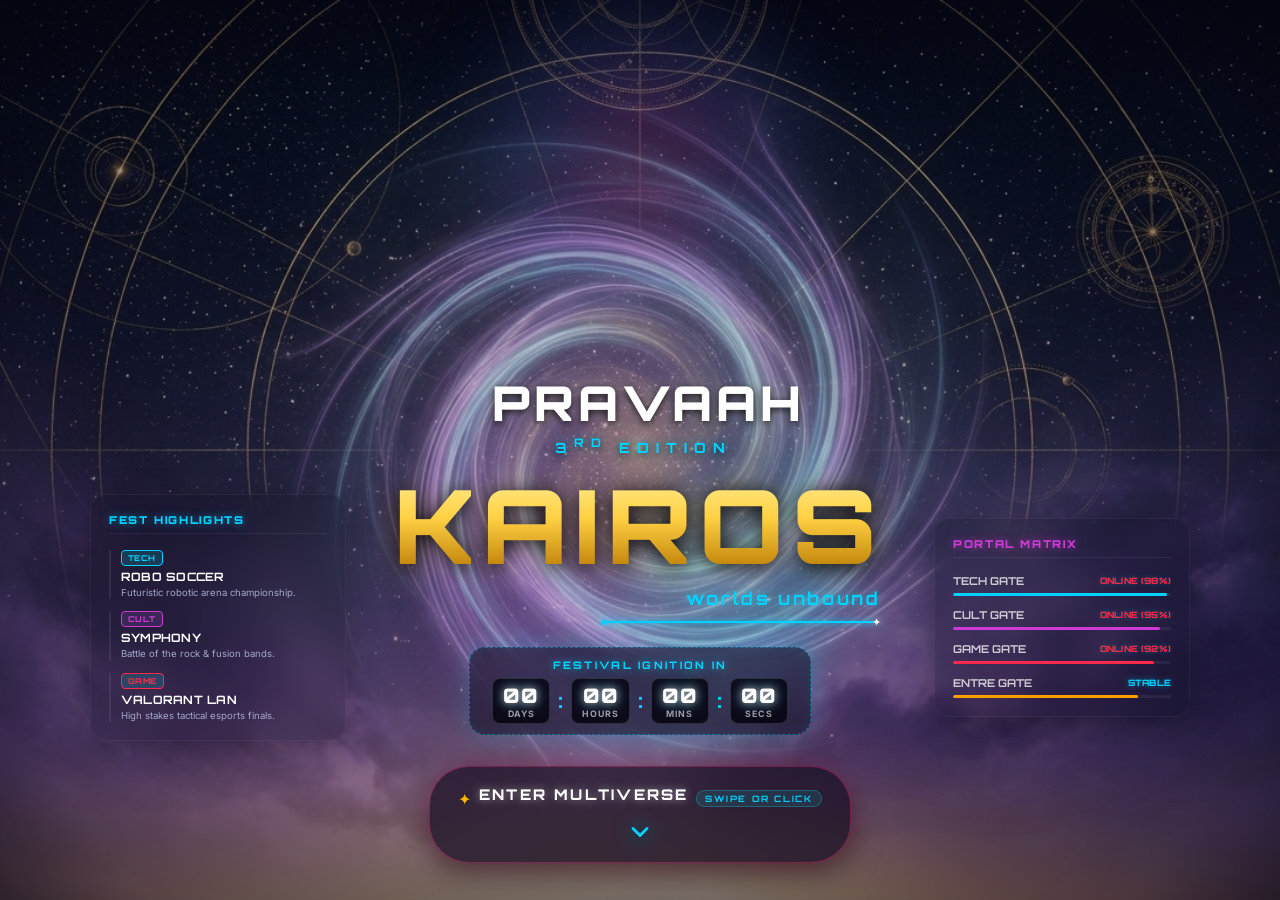
==== index.html @ a306fc29 ".." ====
<!DOCTYPE html>
<html lang="en">
<head>
    <meta charset="UTF-8">
    <meta name="viewport" content="width=device-width, initial-scale=1.0">
    <title>Pravaah 2026 | The Multiverse Fest</title>
    <meta name="description" content="Enter the Pravaah 2026 Multiverse. Explore Tech, Cult, Game, Entrepreneur, and Social Verses. Browse event schedule grids and travel across planetary space dimensions.">

    <link rel="preconnect" href="https://fonts.googleapis.com">
    <link rel="preconnect" href="https://fonts.gstatic.com" crossorigin>
    <link href="https://fonts.googleapis.com/css2?family=Inter:wght@300;400;500;600;700&family=Orbitron:wght@400;700;900&display=swap" rel="stylesheet">
    <link rel="stylesheet" href="style.css">
</head>
<body>
    <div id="global-bg-layer" class="global-bg-layer"></div>
    <canvas id="starfield-canvas"></canvas>

    <nav class="cosmic-nav-wheel hidden-nav" id="cosmic-nav-wheel">
        <div class="nav-wheel-track">

            <div class="nav-indicator-pill" id="nav-indicator-pill"></div>

            <a href="index.html" class="nav-item active">HOME</a>
            <div class="nav-divider"></div>
            <a href="events.html" class="nav-item">EVENTS</a>
            <div class="nav-divider"></div>
            <a href="register.html" class="nav-item">REGISTER</a>
            <div class="nav-divider"></div>
            <a href="accommodation.html" class="nav-item">ACCOMMODATION</a>
            <div class="nav-divider"></div>
            <a href="gallery.html" class="nav-item">GALLERY</a>
            <div class="nav-divider"></div>
            <a href="photo-gallery.html" class="nav-item">PHOTO GALLERY</a>
            <div class="nav-divider"></div>
            <a href="sponsors.html" class="nav-item">SPONSORS</a>
            <div class="nav-divider"></div>
            <a href="contact.html" class="nav-item">CONTACT US</a>
            <div class="nav-divider"></div>
            <a href="profile.html" class="nav-item">PROFILE</a>
        </div>
        <div class="nav-wheel-glow"></div>
    </nav>

    <section id="loader-screen" class="hidden portal-warp-section">
        <video id="portal-video" class="portal-video-element" playsinline preload="auto" muted>
            <source src="portal.mp4" type="video/mp4">
            <source src="portal_intro_9s.mp4" type="video/mp4">
            <source src="vid1.mp4" type="video/mp4">
            <source src="vid.mp4" type="video/mp4">
        </video>

        <div id="portal-flash-overlay" class="portal-flash-overlay"></div>
    </section>

    <main id="main-scroll-container">

        <section id="splash-screen" class="snap-page active-screen">
            <div class="glow-core"></div>
            <div class="splash-content">

                <div class="splash-highlights-panel">
                    <h3 class="splash-panel-title title-tech">FEST HIGHLIGHTS</h3>
                    <div class="highlight-item">
                        <span class="hl-badge badge-tech">TECH</span>
                        <div class="hl-name">ROBO SOCCER</div>
                        <div class="hl-desc">Futuristic robotic arena championship.</div>
                    </div>
                    <div class="highlight-item">
                        <span class="hl-badge badge-cult">CULT</span>
                        <div class="hl-name">SYMPHONY</div>
                        <div class="hl-desc">Battle of the rock & fusion bands.</div>
                    </div>
                    <div class="highlight-item">
                        <span class="hl-badge badge-game">GAME</span>
                        <div class="hl-name">VALORANT LAN</div>
                        <div class="hl-desc">High stakes tactical esports finals.</div>
                    </div>
                </div>

                <div class="splash-logo-column">
                    <div class="portal-vortex-bg"></div>
                    <div class="logo-container">
                        <div class="logo-pravaah-container">
                            <span class="logo-pravaah spider-title" data-text="PRAVAAH">PRAVAAH</span>
                            <span class="logo-edition-tag">3<sup>rd</sup> EDITION</span>
                        </div>
                        <h1 class="logo-title spider-title" data-text="KAIROS">KAIROS</h1>
                        <div class="logo-subtitle-container">
                            <div class="logo-subtitle">worlds unbound</div>
                            <div class="subtitle-line">
                                <span class="line-dot"></span>
                                <span class="line-bar"></span>
                                <span class="line-sparkle">✦</span>
                            </div>
                        </div>
                    </div>

                    <!-- High-Tech Multiverse Live Countdown Timer -->
                    <div class="multiverse-countdown-container" id="multiverse-countdown">
                        <div class="countdown-label">FESTIVAL IGNITION IN</div>
                        <div class="countdown-units">
                            <div class="countdown-card">
                                <span class="count-val" id="cnt-days">00</span>
                                <span class="count-lbl">DAYS</span>
                            </div>
                            <span class="countdown-sep">:</span>
                            <div class="countdown-card">
                                <span class="count-val" id="cnt-hours">00</span>
                                <span class="count-lbl">HOURS</span>
                            </div>
                            <span class="countdown-sep">:</span>
                            <div class="countdown-card">
                                <span class="count-val" id="cnt-mins">00</span>
                                <span class="count-lbl">MINS</span>
                            </div>
                            <span class="countdown-sep">:</span>
                            <div class="countdown-card">
                                <span class="count-val" id="cnt-secs">00</span>
                                <span class="count-lbl">SECS</span>
                            </div>
                        </div>
                    </div>

                    <div class="home-swipe-prompt" id="portal-entry-trigger" role="button" tabindex="0" title="Click or Swipe to Enter Multiverse Portal">
                        <div class="home-enter-btn-glow"></div>
                        <div class="home-enter-btn-content">
                            <span class="home-enter-icon">✦</span>
                            <span class="home-swipe-text">ENTER MULTIVERSE</span>
                            <span class="home-enter-tag">SWIPE OR CLICK</span>
                        </div>
                        <div class="arrow-down-glowing home-swipe-arrow">
                            <svg width="24" height="24" viewBox="0 0 24 24" fill="none" stroke="currentColor" stroke-width="2.5" stroke-linecap="round" stroke-linejoin="round"><path d="m6 9 6 6 6-6"/></svg>
                        </div>
                    </div>
                </div>

                <div class="splash-status-panel">
                    <h3 class="splash-panel-title title-cult">PORTAL MATRIX</h3>
                    <div class="status-row">
                        <div class="status-meta">
                            <span class="status-name">TECH GATE</span>
                            <span class="status-stat status-online">ONLINE (98%)</span>
                        </div>
                        <div class="status-bar"><div class="status-bar-fill fill-tech" style="width: 98%;"></div></div>
                    </div>
                    <div class="status-row">
                        <div class="status-meta">
                            <span class="status-name">CULT GATE</span>
                            <span class="status-stat status-online">ONLINE (95%)</span>
                        </div>
                        <div class="status-bar"><div class="status-bar-fill fill-cult" style="width: 95%;"></div></div>
                    </div>
                    <div class="status-row">
                        <div class="status-meta">
                            <span class="status-name">GAME GATE</span>
                            <span class="status-stat status-online">ONLINE (92%)</span>
                        </div>
                        <div class="status-bar"><div class="status-bar-fill fill-game" style="width: 92%;"></div></div>
                    </div>
                    <div class="status-row">
                        <div class="status-meta">
                            <span class="status-name">ENTRE GATE</span>
                            <span class="status-stat status-stable">STABLE</span>
                        </div>
                        <div class="status-bar"><div class="status-bar-fill fill-ent" style="width: 85%;"></div></div>
                    </div>
                </div>

            </div>
        </section>

        <section id="about-page" class="snap-page">

            <header class="hud-header">
                <div class="hud-left">
                    <span class="hud-indicator status-green"></span>
                    <span class="hud-title">PRAVAAH TRANSMISSION // ABOUT FESTIVAL & THEME</span>
                </div>
                <div class="hud-right">
                    <span class="hud-date">OCTOBER 15-18, 2026</span>
                </div>
            </header>

            <div class="about-fullscreen-wrapper">
                <h2 class="about-page-heading spider-title" data-text="FESTIVAL THEME & ABOUT">FESTIVAL THEME & ABOUT</h2>

                <div class="about-intro-grid">
                    <div class="about-intro-card pravaah-sub-card">
                        <div class="about-card-badge-row">
                            <span class="about-card-badge badge-tech">ABOUT PRAVAAH</span>
                            <span class="sub-edition-tag">3<sup>rd</sup> EDITION</span>
                        </div>
                        <h3 class="about-card-title sub-title">ANNUAL FEST OF IIT BHUBANESWAR</h3>
                        <p class="about-card-text sub-text">
                            PRAVAAH is the premier Annual Cultural & Technopreneurship Fest of IIT Bhubaneswar. Uniting visionary minds from across the nation, Pravaah fuses engineering challenges, robotics battlegrounds, musical stages, esports leagues, and startup incubation.
                        </p>
                    </div>

                    <div class="about-intro-card theme-card theme-highlight-card">
                        <div class="theme-card-glow-bg"></div>
                        <div class="about-card-badge-row">
                            <span class="about-card-badge badge-cult-highlight">FESTIVAL THEME</span>
                            <span class="theme-pill-tag">✦ EDITION 2026 ✦</span>
                        </div>
                        <div class="theme-hero-title-box">
                            <h3 class="kairos-gold-title spider-title" data-text="KAIROS">KAIROS</h3>
                            <div class="theme-subtitle-wrap">
                                <span class="kairos-theme-subtitle">worlds unbound</span>
                                <div class="theme-accent-line">
                                    <span class="theme-dot"></span>
                                    <span class="theme-bar"></span>
                                    <span class="theme-sparkle">✦</span>
                                </div>
                            </div>
                        </div>
                        <p class="about-card-text theme-featured-text">
                            Step through the dimensional portal into <strong>KAIROS</strong>—where parallel realities converge. From ancient retro-futuristic roots to high-tech quantum frontiers and artistic galaxies, enter an unbound continuum of innovation, live performances, and cosmic exploration celebrating the limitless potential of youth and creativity.
                        </p>
                    </div>
                </div>

                <div class="scroll-down-indicator about-scroll-prompt">
                    <p>SCROLL DOWN FOR FEST CALENDAR</p>
                    <div class="arrow-down-glowing">
                        <svg width="18" height="18" viewBox="0 0 24 24" fill="none" stroke="currentColor" stroke-width="2.5" stroke-linecap="round" stroke-linejoin="round"><path d="m6 9 6 6 6-6"/></svg>
                    </div>
                </div>
            </div>
        </section>

        <section id="calendar-page" class="snap-page">

            <header class="hud-header">
                <div class="hud-left">
                    <span class="hud-indicator status-green"></span>
                    <span class="hud-title">TIMELINE</span>
                </div>
                <div class="hud-right">
                    <span class="hud-date">FEB - APR 2026</span>
                </div>
            </header>

            <h2 class="calendar-page-heading spider-title" data-text="FEST CALENDAR">FEST CALENDAR</h2>

            <div class="calendar-sidebar-ticker ticker-left">
                <div class="ticker-header">
                    <span class="ticker-dot pulse-gold"></span>
                    <span class="ticker-title">LIVE PROTOCOLS</span>
                </div>
                <div class="ticker-viewport">
                    <div class="ticker-track">

                        <div class="ticker-group">
                            <div class="ticker-item">
                                <span class="item-tag tag-tech">TECH</span>
                                <p class="item-text">Warp engine stabilizing for the October 15 convergence.</p>
                            </div>
                            <div class="ticker-item">
                                <span class="item-tag tag-cult">CULT</span>
                                <p class="item-text">Cyberpunk & Retro-futurism themes approved for Vogue.</p>
                            </div>
                            <div class="ticker-item">
                                <span class="item-tag tag-game">GAME</span>
                                <p class="item-text">Valorant & BGMI brackets seeding starts Oct 10.</p>
                            </div>
                            <div class="ticker-item">
                                <span class="item-tag tag-ent">ENTR</span>
                                <p class="item-text">VC panels confirmed from Sequoia & Techstars.</p>
                            </div>
                            <div class="ticker-item">
                                <span class="item-tag tag-tech">TECH</span>
                                <p class="item-text">AI Singularity Panel: Decoding LLMs beyond 2026.</p>
                            </div>
                            <div class="ticker-item">
                                <span class="item-tag tag-cult">CULT</span>
                                <p class="item-text">Neo-Tokyo Synthwave Concert details released.</p>
                            </div>
                            <div class="ticker-item">
                                <span class="item-tag tag-game">GAME</span>
                                <p class="item-text">CS2 & FIFA arena registrations hit maximum capacity.</p>
                            </div>
                            <div class="ticker-item">
                                <span class="item-tag tag-ent">ENTR</span>
                                <p class="item-text">VC matching pool expanded to 10M INR.</p>
                            </div>
                            <div class="ticker-item">
                                <span class="item-tag tag-tech">TECH</span>
                                <p class="item-text">Quantum Networking Workshop: Labs online on Day 2.</p>
                            </div>
                            <div class="ticker-item">
                                <span class="item-tag tag-cult">CULT</span>
                                <p class="item-text">Digital Art Gallery: Interactive hologram installations ready.</p>
                            </div>
                        </div>

                        <div class="ticker-group">
                            <div class="ticker-item">
                                <span class="item-tag tag-tech">TECH</span>
                                <p class="item-text">Warp engine stabilizing for the October 15 convergence.</p>
                            </div>
                            <div class="ticker-item">
                                <span class="item-tag tag-cult">CULT</span>
                                <p class="item-text">Cyberpunk & Retro-futurism themes approved for Vogue.</p>
                            </div>
                            <div class="ticker-item">
                                <span class="item-tag tag-game">GAME</span>
                                <p class="item-text">Valorant & BGMI brackets seeding starts Oct 10.</p>
                            </div>
                            <div class="ticker-item">
                                <span class="item-tag tag-ent">ENTR</span>
                                <p class="item-text">VC panels confirmed from Sequoia & Techstars.</p>
                            </div>
                            <div class="ticker-item">
                                <span class="item-tag tag-tech">TECH</span>
                                <p class="item-text">AI Singularity Panel: Decoding LLMs beyond 2026.</p>
                            </div>
                            <div class="ticker-item">
                                <span class="item-tag tag-cult">CULT</span>
                                <p class="item-text">Neo-Tokyo Synthwave Concert details released.</p>
                            </div>
                            <div class="ticker-item">
                                <span class="item-tag tag-game">GAME</span>
                                <p class="item-text">CS2 & FIFA arena registrations hit maximum capacity.</p>
                            </div>
                            <div class="ticker-item">
                                <span class="item-tag tag-ent">ENTR</span>
                                <p class="item-text">VC matching pool expanded to 10M INR.</p>
                            </div>
                            <div class="ticker-item">
                                <span class="item-tag tag-tech">TECH</span>
                                <p class="item-text">Quantum Networking Workshop: Labs online on Day 2.</p>
                            </div>
                            <div class="ticker-item">
                                <span class="item-tag tag-cult">CULT</span>
                                <p class="item-text">Digital Art Gallery: Interactive hologram installations ready.</p>
                            </div>
                        </div>
                    </div>
                </div>
            </div>

            <div class="calendar-sidebar-ticker ticker-right">
                <div class="ticker-header">
                    <span class="ticker-dot pulse-gold"></span>
                    <span class="ticker-title">IMP UPDATES</span>
                </div>
                <div class="ticker-viewport">
                    <div class="ticker-track">

                        <div class="ticker-group">
                            <div class="ticker-item">
                                <span class="item-tag tag-alert">ALERT</span>
                                <p class="item-text">Event registration lines are now officially live.</p>
                            </div>
                            <div class="ticker-item">
                                <span class="item-tag tag-prize">PRIZE</span>
                                <p class="item-text">Total cash pool exceeds 5,000,000 INR across all events.</p>
                            </div>
                            <div class="ticker-item">
                                <span class="item-tag tag-portal">PORTAL</span>
                                <p class="item-text">Portal core singularity stabilizing. Secure slots now.</p>
                            </div>
                            <div class="ticker-item">
                                <span class="item-tag tag-social">SOCIAL</span>
                                <p class="item-text">Green Horizon eco-hacks submission portal closes soon.</p>
                            </div>
                            <div class="ticker-item">
                                <span class="item-tag tag-alert">ALERT</span>
                                <p class="item-text">Registration deadline extended until October 12.</p>
                            </div>
                            <div class="ticker-item">
                                <span class="item-tag tag-prize">PRIZE</span>
                                <p class="item-text">Special awards announced for eco-sustainable hacks.</p>
                            </div>
                            <div class="ticker-item">
                                <span class="item-tag tag-portal">PORTAL</span>
                                <p class="item-text">Core stabilizer status: Nominal at 99.8% precision.</p>
                            </div>
                            <div class="ticker-item">
                                <span class="item-tag tag-social">SOCIAL</span>
                                <p class="item-text">Community meetup at the Multiverse Arena on Day 3.</p>
                            </div>
                            <div class="ticker-item">
                                <span class="item-tag tag-alert">ALERT</span>
                                <p class="item-text">Badge pickup opens at 8:00 AM at the Main Gate.</p>
                            </div>
                            <div class="ticker-item">
                                <span class="item-tag tag-portal">PORTAL</span>
                                <p class="item-text">System sync offline for maintenance at 03:00 UTC.</p>
                            </div>
                        </div>

                        <div class="ticker-group">
                            <div class="ticker-item">
                                <span class="item-tag tag-alert">ALERT</span>
                                <p class="item-text">Event registration lines are now officially live.</p>
                            </div>
                            <div class="ticker-item">
                                <span class="item-tag tag-prize">PRIZE</span>
                                <p class="item-text">Total cash pool exceeds 5,000,000 INR across all events.</p>
                            </div>
                            <div class="ticker-item">
                                <span class="item-tag tag-portal">PORTAL</span>
                                <p class="item-text">Portal core singularity stabilizing. Secure slots now.</p>
                            </div>
                            <div class="ticker-item">
                                <span class="item-tag tag-social">SOCIAL</span>
                                <p class="item-text">Green Horizon eco-hacks submission portal closes soon.</p>
                            </div>
                            <div class="ticker-item">
                                <span class="item-tag tag-alert">ALERT</span>
                                <p class="item-text">Registration deadline extended until October 12.</p>
                            </div>
                            <div class="ticker-item">
                                <span class="item-tag tag-prize">PRIZE</span>
                                <p class="item-text">Special awards announced for eco-sustainable hacks.</p>
                            </div>
                            <div class="ticker-item">
                                <span class="item-tag tag-portal">PORTAL</span>
                                <p class="item-text">Core stabilizer status: Nominal at 99.8% precision.</p>
                            </div>
                            <div class="ticker-item">
                                <span class="item-tag tag-social">SOCIAL</span>
                                <p class="item-text">Community meetup at the Multiverse Arena on Day 3.</p>
                            </div>
                            <div class="ticker-item">
                                <span class="item-tag tag-alert">ALERT</span>
                                <p class="item-text">Badge pickup opens at 8:00 AM at the Main Gate.</p>
                            </div>
                            <div class="ticker-item">
                                <span class="item-tag tag-portal">PORTAL</span>
                                <p class="item-text">System sync offline for maintenance at 03:00 UTC.</p>
                            </div>
                        </div>
                    </div>
                </div>
            </div>

            <div class="calendar-layout-container" id="calendar-layout-container">

                <div class="calendar-cube-viewport" id="calendar-cube-viewport">

                    <div class="comet-orbit-ring ring-1">
                        <div class="comet-spinner spinner-1">
                            <div class="cube-comet comet-cyan"></div>
                        </div>
                    </div>
                    <div class="comet-orbit-ring ring-2">
                        <div class="comet-spinner spinner-2">
                            <div class="cube-comet comet-pink"></div>
                        </div>
                    </div>
                    <div class="comet-orbit-ring ring-3">
                        <div class="comet-spinner spinner-3">
                            <div class="cube-comet comet-gold"></div>
                        </div>
                    </div>

                    <div class="cube-month-tracker" id="cube-month-tracker">
                        <button class="month-pill" data-month-index="0">JAN</button>
                        <button class="month-pill" data-month-index="1">FEB</button>
                        <button class="month-pill" data-month-index="2">MAR</button>
                        <button class="month-pill" data-month-index="3">APR</button>
                        <button class="month-pill" data-month-index="4">MAY</button>
                        <button class="month-pill" data-month-index="5">JUN</button>
                    </div>

                    <button class="cube-rotate-btn btn-prev" id="cube-btn-prev" aria-label="Rotate to Previous Month" title="Previous Month">
                        <svg width="22" height="22" viewBox="0 0 24 24" fill="none" stroke="currentColor" stroke-width="2.5" stroke-linecap="round" stroke-linejoin="round"><path d="m15 18-6-6 6-6"/></svg>
                        <span class="rotate-btn-label">PREV</span>
                    </button>
                    <button class="cube-rotate-btn btn-next" id="cube-btn-next" aria-label="Rotate to Next Month" title="Next Month">
                        <svg width="22" height="22" viewBox="0 0 24 24" fill="none" stroke="currentColor" stroke-width="2.5" stroke-linecap="round" stroke-linejoin="round"><path d="m9 18 6-6-6-6"/></svg>
                        <span class="rotate-btn-label">NEXT</span>
                    </button>

                    <div class="calendar-cube" id="calendar-cube">
                        <div class="cube-face face-front" id="face-jan"></div>
                        <div class="cube-face face-right" id="face-feb"></div>
                        <div class="cube-face face-back" id="face-mar"></div>
                        <div class="cube-face face-left" id="face-apr"></div>
                        <div class="cube-face face-top" id="face-may"></div>
                        <div class="cube-face face-bottom" id="face-jun"></div>
                    </div>
                </div>

                <div class="calendar-tip-hud">
                    <span class="tip-icon">💡</span>
                    <span class="tip-text">SYSTEM NOTICE: USE PREV / NEXT BUTTONS TO ROTATE THE CUBE (JAN–JUN). CLICK ANY HIGHLIGHTED DATE CELL FOR DETAIL INDEX.</span>
                </div>

                <div class="day-events-panel" id="day-events-panel">
                    <div class="panel-header-row">
                        <h3 class="panel-title" id="calendar-panel-title">SELECT A TEMPORAL NODE</h3>
                        <button id="back-to-cube-btn" class="back-cube-btn hidden-btn">
                            <svg width="12" height="12" viewBox="0 0 24 24" fill="none" stroke="currentColor" stroke-width="2.5" stroke-linecap="round" stroke-linejoin="round"><path d="m12 19-7-7 7-7"/><path d="M19 12H5"/></svg>
                            BACK
                        </button>
                    </div>
                    <div class="panel-date" id="calendar-panel-date">No cycle loaded</div>
                    <div class="panel-events-list" id="calendar-events-list">
                        <div class="no-events-prompt">Click a highlighted day grid cell to query local verse event timelines.</div>
                    </div>
                </div>
            </div>

            <div class="scroll-down-indicator">
                <p>SCROLL DOWN FOR EVENTS MAP</p>
                <div class="arrow-down-glowing">
                    <svg width="18" height="18" viewBox="0 0 24 24" fill="none" stroke="currentColor" stroke-width="2.5" stroke-linecap="round" stroke-linejoin="round"><path d="m6 9 6 6 6-6"/></svg>
                </div>
            </div>
        </section>

        <section id="universe-page" class="snap-page featured-events-section">

            <header class="hud-header">
                <div class="hud-left">
                    <span class="hud-indicator status-green"></span>
                    <span class="hud-title">HEADLINER SPOTLIGHT // 3 MAJOR MULTIVERSE EVENTS</span>
                </div>
                <div class="hud-right">
                    <span class="hud-date">OCTOBER 15-18, 2026</span>
                </div>
            </header>

            <div class="featured-events-wrapper">
                <div class="featured-section-header">
                    <div class="section-tag-badge"><span>✦</span> MULTIVERSE HEADLINERS</div>
                    <h2 class="universe-page-heading spider-title" data-text="FEATURED EVENTS">FEATURED EVENTS</h2>
                    <p class="featured-section-sub">Experience the 3 pinnacle championships of Pravaah 2026 with real-time surge tracking.</p>
                </div>

                <div class="featured-cards-grid">
                    <!-- Event 1: Robo Soccer (Tech Verse) -->
                    <div class="featured-event-card card-tech" data-verse="tech">
                        <div class="f-card-media">
                            <img src="pravaah_pics_2026/C3182T01.jpg" alt="Robo Soccer Arena" loading="lazy" class="f-card-img">
                            <div class="f-card-overlay"></div>
                            <div class="f-card-verse-badge badge-tech">
                                <span class="verse-dot dot-tech"></span> TECH VERSE
                            </div>
                            <div class="f-card-surge-badge surge-tech">
                                <span class="pulse-beacon beacon-tech"></span>
                                <span class="surge-text"><strong>148</strong> regs past hour</span>
                            </div>
                        </div>
                        <div class="f-card-body">
                            <div class="f-card-meta-row">
                                <span class="f-meta-item"><span class="f-meta-icon">📍</span> Robotics Bay A</span>
                                <span class="f-meta-item f-prize"><span class="f-meta-icon">🏆</span> ₹75,000 Pool</span>
                            </div>
                            <h3 class="f-card-title">ROBO SOCCER</h3>
                            <p class="f-card-desc">Custom-engineered combat and agility bots battle inside an enclosed electric arena for inter-college supremacy.</p>
                            <div class="f-card-footer">
                                <div class="f-stats-bar">
                                    <div class="f-stats-info">
                                        <span>Slots filling fast</span>
                                        <span class="f-percent">88% Filled</span>
                                    </div>
                                    <div class="f-bar-track"><div class="f-bar-fill fill-tech" style="width: 88%;"></div></div>
                                </div>
                                <div class="f-card-actions">
                                    <a href="register.html" class="f-btn-primary btn-tech">REGISTER NOW</a>
                                    <a href="events.html" class="f-btn-secondary">DETAILS</a>
                                </div>
                            </div>
                        </div>
                    </div>

                    <!-- Event 2: Symphony (Cult Verse) -->
                    <div class="featured-event-card card-cult featured-spotlight" data-verse="cult">
                        <div class="spotlight-ribbon"><span>★</span> MAIN HEADLINER</div>
                        <div class="f-card-media">
                            <img src="pravaah_pics_2026/C3182T01.jpg" alt="Symphony Battle of Bands" loading="lazy" class="f-card-img">
                            <div class="f-card-overlay"></div>
                            <div class="f-card-verse-badge badge-cult">
                                <span class="verse-dot dot-cult"></span> CULT VERSE
                            </div>
                            <div class="f-card-surge-badge surge-cult">
                                <span class="pulse-beacon beacon-cult"></span>
                                <span class="surge-text"><strong>284</strong> regs past hour</span>
                            </div>
                        </div>
                        <div class="f-card-body">
                            <div class="f-card-meta-row">
                                <span class="f-meta-item"><span class="f-meta-icon">📍</span> Grand Amphitheatre</span>
                                <span class="f-meta-item f-prize"><span class="f-meta-icon">🏆</span> ₹1,00,000 Pool</span>
                            </div>
                            <h3 class="f-card-title">SYMPHONY BANDS</h3>
                            <p class="f-card-desc">The loudest rock, metal, and fusion showdown in the multiverse. High decibel stages with celebrity industry judges.</p>
                            <div class="f-card-footer">
                                <div class="f-stats-bar">
                                    <div class="f-stats-info">
                                        <span>Trending #1 in Fest</span>
                                        <span class="f-percent">94% Filled</span>
                                    </div>
                                    <div class="f-bar-track"><div class="f-bar-fill fill-cult" style="width: 94%;"></div></div>
                                </div>
                                <div class="f-card-actions">
                                    <a href="register.html" class="f-btn-primary btn-cult">REGISTER NOW</a>
                                    <a href="events.html" class="f-btn-secondary">DETAILS</a>
                                </div>
                            </div>
                        </div>
                    </div>

                    <!-- Event 3: Valorant LAN (Game Verse) -->
                    <div class="featured-event-card card-game" data-verse="game">
                        <div class="f-card-media">
                            <img src="pravaah_pics_2026/C3182T01.jpg" alt="Valorant LAN Finals" loading="lazy" class="f-card-img">
                            <div class="f-card-overlay"></div>
                            <div class="f-card-verse-badge badge-game">
                                <span class="verse-dot dot-game"></span> GAME VERSE
                            </div>
                            <div class="f-card-surge-badge surge-game">
                                <span class="pulse-beacon beacon-game"></span>
                                <span class="surge-text"><strong>320</strong> regs past hour</span>
                            </div>
                        </div>
                        <div class="f-card-body">
                            <div class="f-card-meta-row">
                                <span class="f-meta-item"><span class="f-meta-icon">📍</span> Cyber Matrix Arena</span>
                                <span class="f-meta-item f-prize"><span class="f-meta-icon">🏆</span> ₹80,000 Pool</span>
                            </div>
                            <h3 class="f-card-title">VALORANT LAN</h3>
                            <p class="f-card-desc">5v5 pro-circuit LAN esports tournament on 240Hz battle stations. Live shoutcasting, clutch plays, and glory.</p>
                            <div class="f-card-footer">
                                <div class="f-stats-bar">
                                    <div class="f-stats-info">
                                        <span>High demand surge</span>
                                        <span class="f-percent">91% Filled</span>
                                    </div>
                                    <div class="f-bar-track"><div class="f-bar-fill fill-game" style="width: 91%;"></div></div>
                                </div>
                                <div class="f-card-actions">
                                    <a href="register.html" class="f-btn-primary btn-game">REGISTER NOW</a>
                                    <a href="events.html" class="f-btn-secondary">DETAILS</a>
                                </div>
                            </div>
                        </div>
                    </div>
                </div>

                <div class="featured-bottom-bar">
                    <a href="events.html" class="explore-all-events-btn">
                        <span>EXPLORE ALL 25+ EVENTS ACROSS 5 VERSES</span>
                        <svg width="18" height="18" viewBox="0 0 24 24" fill="none" stroke="currentColor" stroke-width="2.5" stroke-linecap="round" stroke-linejoin="round"><path d="M5 12h14M12 5l7 7-7 7"/></svg>
                    </a>
                </div>
            </div>

            <footer class="hud-footer">
                <p>CLICK REGISTER OR DETAILS TO PARTICIPATE // SCROLL DOWN FOR GALLERY ARCHIVE</p>
            </footer>
        </section>

        <section id="gallery-page" class="snap-page">

            <header class="hud-header">
                <div class="hud-left">
                    <span class="hud-indicator status-green"></span>
                    <span class="hud-title">ARCHIVE // DIMENSIONAL GALLERY</span>
                </div>
                <div class="hud-right">
                    <span class="hud-date">MULTIVERSE MEMORIES</span>
                </div>
            </header>

            <div class="gallery-viewport">
                <h2 class="gallery-page-heading spider-title" data-text="PORTAL GALLERY">PORTAL GALLERY</h2>

                <div class="gallery-columns-wrapper">

                    <div class="gallery-column col-down">
                        <div class="gallery-track track-down">

                            <div class="gallery-group-vertical">
                                <div class="gallery-card" data-category="tech">
                                    <img src="pravaah_pics_2026/C3182T01.jpg" alt="Tech Robo Soccer" loading="lazy">
                                    <div class="gallery-card-overlay">
                                        <span class="gallery-card-tag tag-tech">TECH VERSE</span>
                                        <h4 class="gallery-card-title">Robo Soccer Arena</h4>
                                    </div>
                                </div>
                                <div class="gallery-card" data-category="cult">
                                    <img src="pravaah_pics_2026/C3182T01.jpg" alt="Cult Live Concert" loading="lazy">
                                    <div class="gallery-card-overlay">
                                        <span class="gallery-card-tag tag-cult">CULT VERSE</span>
                                        <h4 class="gallery-card-title">Main Arena Concert</h4>
                                    </div>
                                </div>
                                <div class="gallery-card" data-category="cult">
                                    <img src="pravaah_pics_2026/C3182T01.jpg" alt="Cult Band Battle" loading="lazy">
                                    <div class="gallery-card-overlay">
                                        <span class="gallery-card-tag tag-cult">CULT VERSE</span>
                                        <h4 class="gallery-card-title">Symphony Rock Battle</h4>
                                    </div>
                                </div>
                            </div>

                            <div class="gallery-group-vertical">
                                <div class="gallery-card" data-category="tech">
                                    <img src="pravaah_pics_2026/C3182T01.jpg" alt="Tech Robo Soccer" loading="lazy">
                                    <div class="gallery-card-overlay">
                                        <span class="gallery-card-tag tag-tech">TECH VERSE</span>
                                        <h4 class="gallery-card-title">Robo Soccer Arena</h4>
                                    </div>
                                </div>
                                <div class="gallery-card" data-category="cult">
                                    <img src="pravaah_pics_2026/C3182T01.jpg" alt="Cult Live Concert" loading="lazy">
                                    <div class="gallery-card-overlay">
                                        <span class="gallery-card-tag tag-cult">CULT VERSE</span>
                                        <h4 class="gallery-card-title">Main Arena Concert</h4>
                                    </div>
                                </div>
                                <div class="gallery-card" data-category="cult">
                                    <img src="pravaah_pics_2026/C3182T01.jpg" alt="Cult Band Battle" loading="lazy">
                                    <div class="gallery-card-overlay">
                                        <span class="gallery-card-tag tag-cult">CULT VERSE</span>
                                        <h4 class="gallery-card-title">Symphony Rock Battle</h4>
                                    </div>
                                </div>
                            </div>
                        </div>
                    </div>

                    <div class="gallery-column col-up">
                        <div class="gallery-track track-up">

                            <div class="gallery-group-vertical">
                                <div class="gallery-card" data-category="game">
                                    <img src="pravaah_pics_2026/C3182T01.jpg" alt="Game Esports Valorant" loading="lazy">
                                    <div class="gallery-card-overlay">
                                        <span class="gallery-card-tag tag-game">GAME VERSE</span>
                                        <h4 class="gallery-card-title">Valorant Esports Arena</h4>
                                    </div>
                                </div>
                                <div class="gallery-card" data-category="cult">
                                    <img src="pravaah_pics_2026/C3182T01.jpg" alt="Vogue Fashion Show" loading="lazy">
                                    <div class="gallery-card-overlay">
                                        <span class="gallery-card-tag tag-cult">CULT VERSE</span>
                                        <h4 class="gallery-card-title">Vogue Galaxy Runway</h4>
                                    </div>
                                </div>
                                <div class="gallery-card" data-category="tech">
                                    <img src="pravaah_pics_2026/C3182T01.jpg" alt="Tech Keynote Sync" loading="lazy">
                                    <div class="gallery-card-overlay">
                                        <span class="gallery-card-tag tag-tech">TECH VERSE</span>
                                        <h4 class="gallery-card-title">Multiverse Sync Demo</h4>
                                    </div>
                                </div>
                            </div>

                            <div class="gallery-group-vertical">
                                <div class="gallery-card" data-category="game">
                                    <img src="pravaah_pics_2026/C3182T01.jpg" alt="Game Esports Valorant" loading="lazy">
                                    <div class="gallery-card-overlay">
                                        <span class="gallery-card-tag tag-game">GAME VERSE</span>
                                        <h4 class="gallery-card-title">Valorant Esports Arena</h4>
                                    </div>
                                </div>
                                <div class="gallery-card" data-category="cult">
                                    <img src="pravaah_pics_2026/C3182T01.jpg" alt="Vogue Fashion Show" loading="lazy">
                                    <div class="gallery-card-overlay">
                                        <span class="gallery-card-tag tag-cult">CULT VERSE</span>
                                        <h4 class="gallery-card-title">Vogue Galaxy Runway</h4>
                                    </div>
                                </div>
                                <div class="gallery-card" data-category="tech">
                                    <img src="pravaah_pics_2026/C3182T01.jpg" alt="Tech Keynote Sync" loading="lazy">
                                    <div class="gallery-card-overlay">
                                        <span class="gallery-card-tag tag-tech">TECH VERSE</span>
                                        <h4 class="gallery-card-title">Multiverse Sync Demo</h4>
                                    </div>
                                </div>
                            </div>
                        </div>
                    </div>

                    <div class="gallery-column col-down">
                        <div class="gallery-track track-down">

                            <div class="gallery-group-vertical">
                                <div class="gallery-card" data-category="ent">
                                    <img src="pravaah_pics_2026/C3182T01.jpg" alt="Entrepreneur Pitch Battle" loading="lazy">
                                    <div class="gallery-card-overlay">
                                        <span class="gallery-card-tag tag-ent">ENTR VERSE</span>
                                        <h4 class="gallery-card-title">B-Plan Pitch Battle</h4>
                                    </div>
                                </div>
                                <div class="gallery-card" data-category="social">
                                    <img src="pravaah_pics_2026/C3182T01.jpg" alt="Social Eco Initiative" loading="lazy">
                                    <div class="gallery-card-overlay">
                                        <span class="gallery-card-tag tag-social">SOCIAL VERSE</span>
                                        <h4 class="gallery-card-title">Green Horizon Initiative</h4>
                                    </div>
                                </div>
                                <div class="gallery-card" data-category="game">
                                    <img src="pravaah_pics_2026/C3182T01.jpg" alt="Game FIFA Cup" loading="lazy">
                                    <div class="gallery-card-overlay">
                                        <span class="gallery-card-tag tag-game">GAME VERSE</span>
                                        <h4 class="gallery-card-title">FIFA Console Zones</h4>
                                    </div>
                                </div>
                            </div>

                            <div class="gallery-group-vertical">
                                <div class="gallery-card" data-category="ent">
                                    <img src="pravaah_pics_2026/C3182T01.jpg" alt="Entrepreneur Pitch Battle" loading="lazy">
                                    <div class="gallery-card-overlay">
                                        <span class="gallery-card-tag tag-ent">ENTR VERSE</span>
                                        <h4 class="gallery-card-title">B-Plan Pitch Battle</h4>
                                    </div>
                                </div>
                                <div class="gallery-card" data-category="social">
                                    <img src="pravaah_pics_2026/C3182T01.jpg" alt="Social Eco Initiative" loading="lazy">
                                    <div class="gallery-card-overlay">
                                        <span class="gallery-card-tag tag-social">SOCIAL VERSE</span>
                                        <h4 class="gallery-card-title">Green Horizon Initiative</h4>
                                    </div>
                                </div>
                                <div class="gallery-card" data-category="game">
                                    <img src="pravaah_pics_2026/C3182T01.jpg" alt="Game FIFA Cup" loading="lazy">
                                    <div class="gallery-card-overlay">
                                        <span class="gallery-card-tag tag-game">GAME VERSE</span>
                                        <h4 class="gallery-card-title">FIFA Console Zones</h4>
                                    </div>
                                </div>
                            </div>
                        </div>
                    </div>

                    <div class="gallery-column col-up">
                        <div class="gallery-track track-up">

                            <div class="gallery-group-vertical">
                                <div class="gallery-card" data-category="cult">
                                    <img src="pravaah_pics_2026/C3182T01.jpg" alt="Cult Street Play" loading="lazy">
                                    <div class="gallery-card-overlay">
                                        <span class="gallery-card-tag tag-cult">CULT VERSE</span>
                                        <h4 class="gallery-card-title">Street Dramatics Stage</h4>
                                    </div>
                                </div>
                                <div class="gallery-card" data-category="tech">
                                    <img src="pravaah_pics_2026/C3182T01.jpg" alt="Tech Hackathon AI" loading="lazy">
                                    <div class="gallery-card-overlay">
                                        <span class="gallery-card-tag tag-tech">TECH VERSE</span>
                                        <h4 class="gallery-card-title">AI Odyssey Coding</h4>
                                    </div>
                                </div>
                                <div class="gallery-card" data-category="ent">
                                    <img src="pravaah_pics_2026/C3182T01.jpg" alt="Entrepreneur Shark Tank" loading="lazy">
                                    <div class="gallery-card-overlay">
                                        <span class="gallery-card-tag tag-ent">ENTR VERSE</span>
                                        <h4 class="gallery-card-title">Shark Tank Pitching</h4>
                                    </div>
                                </div>
                            </div>

                            <div class="gallery-group-vertical">
                                <div class="gallery-card" data-category="cult">
                                    <img src="pravaah_pics_2026/C3182T01.jpg" alt="Cult Street Play" loading="lazy">
                                    <div class="gallery-card-overlay">
                                        <span class="gallery-card-tag tag-cult">CULT VERSE</span>
                                        <h4 class="gallery-card-title">Street Dramatics Stage</h4>
                                    </div>
                                </div>
                                <div class="gallery-card" data-category="tech">
                                    <img src="pravaah_pics_2026/C3182T01.jpg" alt="Tech Hackathon AI" loading="lazy">
                                    <div class="gallery-card-overlay">
                                        <span class="gallery-card-tag tag-tech">TECH VERSE</span>
                                        <h4 class="gallery-card-title">AI Odyssey Coding</h4>
                                    </div>
                                </div>
                                <div class="gallery-card" data-category="ent">
                                    <img src="pravaah_pics_2026/C3182T01.jpg" alt="Entrepreneur Shark Tank" loading="lazy">
                                    <div class="gallery-card-overlay">
                                        <span class="gallery-card-tag tag-ent">ENTR VERSE</span>
                                        <h4 class="gallery-card-title">Shark Tank Pitching</h4>
                                    </div>
                                </div>
                            </div>
                        </div>
                    </div>
                </div>
            </div>
        </section>

        <section id="team-page" class="snap-page">

            <header class="hud-header">
                <div class="hud-left">
                    <span class="hud-indicator status-green"></span>
                    <span class="hud-title">PRAVAAH TRANSMISSION // LEADERSHIP & CONNECT</span>
                </div>
                <div class="hud-right">
                    <span class="hud-date">OCTOBER 15-18, 2026</span>
                </div>
            </header>

            <div class="team-dashboard">
                <h2 class="team-page-heading spider-title" data-text="CORE LEADERSHIP & TEAM">CORE LEADERSHIP & TEAM</h2>

                <div class="team-section">
                    <h3 class="about-title-tag">CORE LEADERSHIP // FESTIVAL COORDINATORS</h3>
                    <div class="team-row">

                        <div class="team-card">
                            <div class="avatar-logo logo-tech">
                                <svg width="22" height="22" viewBox="0 0 24 24" fill="none" stroke="currentColor" stroke-width="2" stroke-linecap="round" stroke-linejoin="round"><path d="M19 21v-2a4 4 0 0 0-4-4H9a4 4 0 0 0-4 4v2"/><circle cx="12" cy="7" r="4"/></svg>
                            </div>
                            <div class="team-name">K. Joji Kumar</div>
                            <div class="team-role">CHIEF COORDINATOR</div>
                            <a href="mailto:coord.pravaah@iitbbs.ac.in" class="team-email-link">Email</a>
                        </div>

                        <div class="team-card">
                            <div class="avatar-logo logo-cult">
                                <svg width="22" height="22" viewBox="0 0 24 24" fill="none" stroke="currentColor" stroke-width="2" stroke-linecap="round" stroke-linejoin="round"><polygon points="12 2 15.09 8.26 22 9.27 17 14.14 18.18 21.02 12 17.77 5.82 21.02 7 14.14 2 9.27 8.91 8.26 12 2"/></svg>
                            </div>
                            <div class="team-name">Baman & Renuka</div>
                            <div class="team-role">EVENTS COORDINATORS</div>
                            <a href="mailto:events.pravaah@iitbbs.ac.in" class="team-email-link">Email</a>
                        </div>

                        <div class="team-card">
                            <div class="avatar-logo logo-ent">
                                <svg width="22" height="22" viewBox="0 0 24 24" fill="none" stroke="currentColor" stroke-width="2" stroke-linecap="round" stroke-linejoin="round"><line x1="12" y1="1" x2="12" y2="23"/><path d="M17 5H9.5a3.5 3.5 0 0 0 0 7h5a3.5 3.5 0 0 1 0 7H6"/></svg>
                            </div>
                            <div class="team-name">Varshitha & Dhanush</div>
                            <div class="team-role">SPONSORSHIP LEADS</div>
                            <a href="mailto:marketing.pravaah@iitbbs.ac.in" class="team-email-link">Email</a>
                        </div>

                        <div class="team-card">
                            <div class="avatar-logo logo-social">
                                <svg width="22" height="22" viewBox="0 0 24 24" fill="none" stroke="currentColor" stroke-width="2" stroke-linecap="round" stroke-linejoin="round"><circle cx="12" cy="12" r="10"/><line x1="2" y1="12" x2="22" y2="12"/><path d="M12 2a15.3 15.3 0 0 1 4 10 15.3 15.3 0 0 1-4 10 15.3 15.3 0 0 1-4-10 15.3 15.3 0 0 1 4-10z"/></svg>
                            </div>
                            <div class="team-name">Parmeshwar & Abhinav</div>
                            <div class="team-role">WEB & MEDIA LEADS</div>
                            <a href="mailto:coord.pravaah@iitbbs.ac.in" class="team-email-link">Email</a>
                        </div>
                    </div>
                </div>
            </div>

            <footer class="pravaah-full-footer">
                <div class="footer-columns-grid">
                    <div class="footer-col footer-brand">
                        <span class="footer-logo-title">PRAVAAH 2026</span>
                        <p class="footer-tagline">The Annual Cultural & Technopreneurship Fest of IIT Bhubaneswar.</p>
                        <a href="https://docs.google.com/forms/d/e/1FAIpQLScJp86gL9E-Pravaah2026MockForm/viewform" target="_blank" class="footer-register-btn">
                            <span>REGISTER NOW</span>
                            <span>✦</span>
                        </a>
                    </div>

                    <div class="footer-col">
                        <h4 class="footer-heading">EXPLORE</h4>
                        <ul class="footer-links-list">
                            <li><a href="events.html">Events Directory</a></li>
                            <li><a href="register.html">Registration & Passes</a></li>
                            <li><a href="accommodation.html">Accommodation</a></li>
                            <li><a href="gallery.html">Photo Gallery</a></li>
                            <li><a href="sponsors.html">Our Sponsors</a></li>
                            <li><a href="contact.html">Contact Us</a></li>
                        </ul>
                    </div>

                    <div class="footer-col">
                        <h4 class="footer-heading">REACH OUT</h4>
                        <ul class="footer-links-list">
                            <li><a href="mailto:coord.pravaah@iitbbs.ac.in">coord.pravaah@iitbbs.ac.in</a></li>
                            <li><a href="mailto:events.pravaah@iitbbs.ac.in">events.pravaah@iitbbs.ac.in</a></li>
                            <li><a href="https://www.iitbbs.ac.in/" target="_blank">IIT Bhubaneswar, Argul, Odisha 752050</a></li>
                        </ul>
                    </div>

                    <div class="footer-col">
                        <h4 class="footer-heading">CONNECT</h4>
                        <div class="footer-social-icons">
                            <a href="https://www.instagram.com/iitbbs.pravaah/?hl=en" target="_blank" class="footer-social-btn" aria-label="Instagram" rel="noopener">
                                <svg width="15" height="15" viewBox="0 0 24 24" fill="none" stroke="currentColor" stroke-width="2.2" stroke-linecap="round" stroke-linejoin="round"><rect width="20" height="20" x="2" y="2" rx="5" ry="5"/><path d="M16 11.37A4 4 0 1 1 12.63 8 4 4 0 0 1 16 11.37z"/><line x1="17.5" x2="17.51" y1="6.5" y2="6.5"/></svg>
                            </a>
                            <a href="https://www.linkedin.com/company/pravaah-iit-bhubaneswar/posts/?feedView=all" target="_blank" class="footer-social-btn" aria-label="LinkedIn" rel="noopener">
                                <svg width="15" height="15" viewBox="0 0 24 24" fill="none" stroke="currentColor" stroke-width="2.2" stroke-linecap="round" stroke-linejoin="round"><path d="M16 8a6 6 0 0 1 6 6v7h-4v-7a2 2 0 0 0-2-2 2 2 0 0 0-2 2v7h-4v-7a6 6 0 0 1 6-6z"></path><rect x="2" y="9" width="4" height="12"></rect><circle cx="4" cy="4" r="2"></circle></svg>
                            </a>
                            <a href="https://youtube.com/@pravaahiitbbs?si=9zFAqSFCleCCECZ_" target="_blank" class="footer-social-btn" aria-label="YouTube" rel="noopener">
                                <svg width="15" height="15" viewBox="0 0 24 24" fill="none" stroke="currentColor" stroke-width="2.2" stroke-linecap="round" stroke-linejoin="round"><path d="M22.54 6.42a2.78 2.78 0 0 0-1.95-1.96C18.88 4 12 4 12 4s-6.88 0-8.59.46a2.78 2.78 0 0 0-1.95 1.96A29 29 0 0 0 1 11.75a29 29 0 0 0 .46 5.33A2.78 2.78 0 0 0 3.41 19c1.71.46 8.59.46 8.59.46s6.88 0 8.59-.46a2.78 2.78 0 0 0 1.95-1.96 29 29 0 0 0 .46-5.33 29 29 0 0 0-.46-5.33z"/><polygon points="9.75 15.02 15.5 11.75 9.75 8.48 9.75 15.02"/></svg>
                            </a>
                        </div>
                    </div>
                </div>

                <div class="footer-bottom-bar">
                    <span>@PRAVAAH'26 IIT BHUBANESWAR</span>
                    <span>MADE WITH 💜 BY WEB TEAM</span>
                </div>
            </footer>
        </section>
    </main>

    <div id="event-modal" class="modal-overlay hidden">
        <div class="modal-glow-back"></div>
        <div class="modal-container">
            <button id="close-modal-btn" class="close-btn" aria-label="Close modal">
                <svg width="24" height="24" viewBox="0 0 24 24" fill="none" stroke="currentColor" stroke-width="2" stroke-linecap="round" stroke-linejoin="round"><line x1="18" y1="6" x2="6" y2="18"></line><line x1="6" y1="6" x2="18" y2="18"></line></svg>
            </button>
            <div class="modal-header">
                <div class="verse-badge" id="modal-verse-badge">TECH VERSE</div>
                <h2 id="modal-verse-title" class="verse-title">TECH VERSE EVENTS</h2>
                <p id="modal-verse-desc" class="verse-desc">The dimensional portal of extreme machines and futuristic logic.</p>
            </div>

            <div class="events-grid" id="events-grid">

            </div>
        </div>
    </div>

    <div id="gallery-lightbox" class="lightbox-overlay hidden">
        <button id="close-lightbox-btn" class="lightbox-close-btn" aria-label="Close Lightbox">
            <svg width="24" height="24" viewBox="0 0 24 24" fill="none" stroke="currentColor" stroke-width="2" stroke-linecap="round" stroke-linejoin="round"><line x1="18" y1="6" x2="6" y2="18"></line><line x1="6" y1="6" x2="18" y2="18"></line></svg>
        </button>
        <button id="prev-lightbox-btn" class="lightbox-nav-btn nav-left" aria-label="Previous Image">
            <svg width="24" height="24" viewBox="0 0 24 24" fill="none" stroke="currentColor" stroke-width="2.5" stroke-linecap="round" stroke-linejoin="round"><path d="m15 18-6-6 6-6"/></svg>
        </button>
        <button id="next-lightbox-btn" class="lightbox-nav-btn nav-right" aria-label="Next Image">
            <svg width="24" height="24" viewBox="0 0 24 24" fill="none" stroke="currentColor" stroke-width="2.5" stroke-linecap="round" stroke-linejoin="round"><path d="m9 18 6-6-6-6"/></svg>
        </button>
        <div class="lightbox-content">
            <img id="lightbox-img" src="" alt="large preview">
            <div class="lightbox-caption">
                <span id="lightbox-tag" class="lightbox-tag">CATEGORY</span>
                <h3 id="lightbox-title" class="lightbox-title">Image Title</h3>
            </div>
        </div>
    </div>

    <div id="screen-glitch-overlay" class="screen-glitch-overlay">
        <div class="glitch-halftone"></div>
        <div class="glitch-shard shard-1"></div>
        <div class="glitch-shard shard-2"></div>
        <div class="glitch-shard shard-3"></div>
        <div class="glitch-shard shard-4"></div>
        <div class="glitch-shard shard-5"></div>
        <div class="glitch-noise"></div>
    </div>

    <div id="toast-notification" class="toast-hidden">
        <div class="toast-icon">
            <svg width="20" height="20" viewBox="0 0 24 24" fill="none" stroke="currentColor" stroke-width="2.5" stroke-linecap="round" stroke-linejoin="round"><polyline points="20 6 9 17 4 12"></polyline></svg>
        </div>
        <div class="toast-text">
            <span class="toast-title">Transmission Successful</span>
            <span class="toast-msg">Opening registration portal...</span>
        </div>
    </div>

    <script src="app.js"></script>
    <script src="glitch-nav.js"></script>
</body>
</html>
---- style.css ----
:root {
    --bg-dark: #06030e;
    --card-bg: rgba(14, 8, 28, 0.7);
    --border-color: rgba(230, 38, 120, 0.2);

    --tech-color: #00d2ff;
    --tech-glow: rgba(0, 210, 255, 0.55);

    --cult-color: #cf3ad6;
    --cult-glow: rgba(207, 58, 214, 0.55);

    --game-color: #ff2a4b;
    --game-glow: rgba(255, 42, 75, 0.55);

    --ent-color: #ff9e00;
    --ent-glow: rgba(255, 158, 0, 0.55);

    --social-color: #e62678;
    --social-glow: rgba(230, 38, 120, 0.55);

    --portal-blue: #3b62d8;
    --portal-blue-glow: rgba(59, 98, 216, 0.55);

    --text-main: #ffffff;
    --text-muted: #a3a8cc;

    --transition-smooth: all 0.4s cubic-bezier(0.16, 1, 0.3, 1);
}

* {
    box-sizing: border-box;
    margin: 0;
    padding: 0;
    -webkit-tap-highlight-color: transparent;
}

body {
    background-color: var(--bg-dark);
    color: var(--text-main);
    font-family: 'Inter', sans-serif;
    overflow: hidden;
    height: 100vh;
    width: 100vw;
    position: relative;
    user-select: none;
}

.global-bg-layer {
    position: fixed;
    top: 0;
    left: 0;
    width: 100vw;
    height: 100vh;
    background-image: url('page1_hero.jpg');
    background-size: cover;
    background-position: center center;
    background-repeat: no-repeat;
    z-index: 0;
    pointer-events: none;
    transform: scale(1.0);
    filter: blur(0px);
    transition: opacity 0.8s ease, filter 0.8s ease;
    will-change: opacity, transform;
}

body.portal-entered .global-bg-layer {
    display: none !important;
    opacity: 0 !important;
    visibility: hidden !important;
}

body.portal-entered #starfield-canvas {
    opacity: 0 !important;
    visibility: hidden !important;
    pointer-events: none !important;
    display: none !important;
}

body.portal-entered .comet-orbit-ring,
body.portal-entered .comet-spinner,
body.portal-entered .cube-comet {
    opacity: 0 !important;
    visibility: hidden !important;
    pointer-events: none !important;
    display: none !important;
    animation: none !important;
}

#starfield-canvas {
    position: fixed;
    top: 0;
    left: 0;
    width: 100vw;
    height: 100vh;
    z-index: 2;
    pointer-events: none;
    transition: opacity 0.8s ease, filter 0.8s ease;
}

.blur-background {
    filter: blur(12px);
}

.universe-nebula-glow {
    position: absolute;
    width: 1400px;
    height: 1400px;
    background: radial-gradient(circle, rgba(230, 38, 120, 0.28) 0%, rgba(59, 98, 216, 0.22) 35%, rgba(0, 210, 255, 0.14) 65%, transparent 75%);
    filter: blur(140px);
    pointer-events: none;
    z-index: 1;
    opacity: 0;
    transition: opacity 1.5s ease;
}

body.universe-active .universe-nebula-glow {
    opacity: 1;
}

section {
    position: absolute;
    top: 0;
    left: 0;
    width: 100%;
    height: 100%;
    z-index: 10;
    display: flex;
    flex-direction: column;
    align-items: center;
    justify-content: center;
    transition: opacity 0.8s cubic-bezier(0.25, 1, 0.5, 1),
        transform 0.8s cubic-bezier(0.25, 1, 0.5, 1),
        visibility 0.8s;
}

.hidden {
    opacity: 0;
    pointer-events: none;
    visibility: hidden;
    transform: scale(0.95);
}

.active-screen {
    opacity: 1;
    pointer-events: all;
    visibility: visible;
    transform: scale(1);
}

#splash-screen {
    background: url('page1_hero.jpg') center center / cover no-repeat;
}

#about-page {
    background: url('page2_about.jpg') center center / cover no-repeat;
}

#calendar-page {
    background: url('page3_calendar.jpg') center center / cover no-repeat;
}

#universe-page {
    background: url('page4_featured.jpg') center center / cover no-repeat;
}

#gallery-page {
    background: url('page5_gallery.jpg') center center / cover no-repeat;
}

#team-page {
    background: url('page6_team.jpg') center center / cover no-repeat;
}

.glow-core {
    position: absolute;
    width: 400px;
    height: 400px;
    background: radial-gradient(circle, rgba(230, 38, 120, 0.25) 0%, rgba(59, 98, 216, 0.18) 50%, transparent 70%);
    border-radius: 50%;
    filter: blur(40px);
    z-index: 1;
    animation: pulse 8s infinite alternate;
}

.splash-content {
    z-index: 5;
    display: flex;
    flex-direction: row;
    align-items: center;
    justify-content: space-between;
    height: 75%;
    max-height: 620px;
    width: 90%;
    max-width: 1100px;
    gap: 30px;
}

.splash-logo-column {
    position: relative;
    display: flex;
    flex-direction: column;
    align-items: center;
    justify-content: center;
    z-index: 5;
    flex: 1;
}

.logo-container {
    margin-top: 0;
    animation: floatUpDown 6s ease-in-out infinite;
    z-index: 5;
    position: relative;
    text-align: center;
}

.portal-vortex-bg {
    position: absolute;
    width: clamp(260px, 35vw, 420px);
    height: clamp(260px, 35vw, 420px);
    border-radius: 50%;
    background: conic-gradient(from 0deg, rgba(123, 76, 237, 0.12) 0deg, rgba(0, 242, 254, 0.18) 120deg, rgba(189, 94, 255, 0.15) 240deg, rgba(123, 76, 237, 0.12) 360deg);
    filter: blur(25px);
    animation: spin 25s linear infinite;
    z-index: 1;
    pointer-events: none;
    top: 35%;
    left: 50%;
    transform: translate(-50%, -50%);
}

.splash-highlights-panel,
.splash-status-panel {
    width: clamp(220px, 20vw, 260px);
    background: rgba(10, 10, 25, 0.25);
    backdrop-filter: blur(12px);
    border: 1px solid rgba(255, 255, 255, 0.05);
    border-radius: 16px;
    padding: 18px;
    display: flex;
    flex-direction: column;
    gap: 12px;
    box-shadow: 0 8px 32px rgba(0, 0, 0, 0.3);
    z-index: 10;
    transition: var(--transition-smooth);
}

.splash-highlights-panel:hover,
.splash-status-panel:hover {
    border-color: rgba(0, 242, 254, 0.15);
    background: rgba(10, 10, 25, 0.35);
    box-shadow: 0 12px 40px rgba(0, 242, 254, 0.05);
}

.splash-panel-title {
    font-family: 'Orbitron', sans-serif;
    font-size: 0.68rem;
    font-weight: 900;
    letter-spacing: 0.15em;
    margin-bottom: 4px;
    padding-bottom: 6px;
    border-bottom: 1px solid rgba(255, 255, 255, 0.06);
}

.title-tech {
    color: var(--tech-color);
    text-shadow: 0 0 8px var(--tech-glow);
}

.title-cult {
    color: var(--cult-color);
    text-shadow: 0 0 8px var(--cult-glow);
}

.highlight-item {
    display: flex;
    flex-direction: column;
    gap: 3px;
    border-left: 2px solid rgba(255, 255, 255, 0.08);
    padding-left: 10px;
    transition: var(--transition-smooth);
}

.highlight-item:hover {
    border-left-color: var(--tech-color);
    transform: translateX(3px);
}

.hl-badge {
    align-self: flex-start;
    font-family: 'Orbitron', sans-serif;
    font-size: 0.5rem;
    font-weight: 800;
    letter-spacing: 0.05em;
    padding: 2px 6px;
    border-radius: 4px;
}

.badge-tech {
    background: rgba(0, 242, 254, 0.08);
    color: var(--tech-color);
    border: 1px solid rgba(0, 242, 254, 0.2);
}

.badge-cult {
    background: rgba(189, 94, 255, 0.08);
    color: var(--cult-color);
    border: 1px solid rgba(189, 94, 255, 0.2);
}

.badge-game {
    background: rgba(0, 229, 255, 0.08);
    color: var(--game-color);
    border: 1px solid rgba(0, 229, 255, 0.2);
}

.hl-name {
    font-family: 'Orbitron', sans-serif;
    font-size: 0.72rem;
    font-weight: 700;
    color: #ffffff;
    letter-spacing: 0.02em;
}

.hl-desc {
    font-size: 0.6rem;
    color: var(--text-muted);
    line-height: 1.3;
}

.status-row {
    display: flex;
    flex-direction: column;
    gap: 5px;
}

.status-meta {
    display: flex;
    justify-content: space-between;
    align-items: center;
}

.status-name {
    font-family: 'Orbitron', sans-serif;
    font-size: 0.68rem;
    font-weight: 700;
    color: rgba(255, 255, 255, 0.75);
}

.status-stat {
    font-family: 'Orbitron', sans-serif;
    font-size: 0.55rem;
    font-weight: 800;
    letter-spacing: 0.02em;
}

.status-online {
    color: var(--game-color);
    text-shadow: 0 0 6px rgba(0, 229, 255, 0.3);
}

.status-stable {
    color: var(--tech-color);
    text-shadow: 0 0 6px var(--tech-glow);
}

.status-bar {
    width: 100%;
    height: 3px;
    background: rgba(255, 255, 255, 0.06);
    border-radius: 2px;
    overflow: hidden;
}

.status-bar-fill {
    height: 100%;
    border-radius: 2px;
}

.fill-tech {
    background: var(--tech-color);
}

.fill-cult {
    background: var(--cult-color);
}

.fill-game {
    background: var(--game-color);
}

.fill-ent {
    background: var(--ent-color);
}

.logo-pravaah-container {
    display: flex;
    flex-direction: column;
    align-items: center;
    gap: 2px;
    margin-bottom: 5px;
}

.logo-pravaah {
    font-family: 'Orbitron', sans-serif;
    font-size: clamp(1.8rem, 4.2vw, 3rem);
    font-weight: 900;
    letter-spacing: 0.35em;
    color: #fff;
    text-shadow: 0 2px 8px rgba(0, 0, 0, 0.9), 0 0 15px rgba(255, 255, 255, 0.3);
    text-transform: uppercase;
    margin-right: -0.35em;
    display: block;
}

.logo-edition-tag {
    font-family: 'Orbitron', sans-serif;
    font-size: clamp(0.65rem, 1.4vw, 0.88rem);
    font-weight: 800;
    letter-spacing: 0.5em;
    color: var(--tech-color);
    text-shadow: 0 2px 8px rgba(0, 0, 0, 0.9), 0 0 10px var(--tech-glow);
    text-transform: uppercase;
    margin-right: -0.5em;
    display: block;
}

.logo-title {
    position: relative;
    font-family: 'Orbitron', sans-serif;
    font-size: clamp(3.2rem, 8vw, 7rem);
    font-weight: 900;
    letter-spacing: 0.05em;
    text-transform: uppercase;
    background: linear-gradient(to bottom, #fff6a6 0%, #ffd043 45%, #b67600 90%);
    -webkit-background-clip: text;
    -webkit-text-fill-color: transparent;
    filter: drop-shadow(0 2px 10px rgba(0, 0, 0, 0.95)) drop-shadow(0 0 15px rgba(255, 208, 67, 0.2));
    z-index: 2;
    display: inline-block;
    margin-bottom: 10px;
}

.logo-subtitle-container {
    display: flex;
    flex-direction: column;
    align-items: flex-end;
    width: 100%;
    margin-top: -12px;
    padding-right: 5px;
}

.logo-subtitle {
    font-family: 'Orbitron', sans-serif;
    font-size: clamp(0.7rem, 1.8vw, 1.1rem);
    font-weight: 700;
    letter-spacing: 0.15em;
    color: var(--tech-color);
    text-transform: lowercase;
    text-shadow: 0 0 10px rgba(0, 242, 254, 0.45);
    margin-bottom: 4px;
}

.subtitle-line {
    display: flex;
    align-items: center;
    width: 58%;
    max-width: 280px;
    position: relative;
    margin-top: 2px;
}

.line-dot {
    width: 5px;
    height: 5px;
    background-color: var(--tech-color);
    border-radius: 50%;
    box-shadow: 0 0 8px var(--tech-color);
}

.line-bar {
    flex: 1;
    height: 2px;
    background-color: var(--tech-color);
    box-shadow: 0 0 6px var(--tech-color);
}

.line-sparkle {
    color: #fff;
    font-size: 11px;
    text-shadow: 0 0 8px #fff, 0 0 15px var(--tech-color);
    margin-left: -2px;
    transform: translateY(-0.5px);
}

.home-swipe-prompt {
    display: flex;
    flex-direction: column;
    align-items: center;
    margin-top: 1vw;
    z-index: 10;
    pointer-events: none;
    transition: var(--transition-smooth);
}

.home-swipe-text {
    font-family: 'Orbitron', sans-serif;
    font-size: clamp(0.7rem, 1vw, 1.1rem);
    font-weight: 900;
    letter-spacing: 0.25em;
    color: rgba(255, 255, 255, 0.85);
    text-shadow: 0 2px 6px rgba(0, 0, 0, 0.95), 0 0 10px rgba(255, 255, 255, 0.2);
    text-transform: uppercase;
    margin-bottom: 8px;
    text-align: center;
}

.home-swipe-arrow {
    color: var(--tech-color);
    animation: bounceDown 2s infinite ease-in-out;
    filter: drop-shadow(0 2px 6px rgba(0, 0, 0, 0.9)) drop-shadow(0 0 8px var(--tech-glow));
}

.home-swipe-arrow svg {
    width: 24px;
    height: 24px;
}

#loader-screen.portal-warp-section {
    background: #000;
    z-index: 9999;
    position: fixed;
    top: 0;
    left: 0;
    right: 0;
    bottom: 0;
    width: 100vw;
    height: 100vh;
    width: 100dvw;
    height: 100dvh;
    display: flex;
    align-items: center;
    justify-content: center;
    overflow: hidden;
    pointer-events: none;
}

.portal-video-element {
    position: fixed;
    top: 0;
    left: 0;
    width: 100vw;
    height: 100vh;
    width: 100dvw;
    height: 100dvh;
    min-width: 100%;
    min-height: 100%;
    object-fit: cover;
    object-position: center;
    border: none;
    outline: none;
    pointer-events: none;
    z-index: 1;
    transform: scale(1.05);
    filter: saturate(1.1) contrast(1.08) brightness(1.02);
}

.portal-flash-overlay {
    position: fixed;
    top: 0;
    left: 0;
    width: 100vw;
    height: 100vh;
    z-index: 10;
    background: radial-gradient(circle at center, #ffffff 0%, #ffe4ec 30%, #cf3ad6 60%, rgba(228, 42, 17, 0.95) 85%, #1017c6 100%);
    opacity: 0;
    pointer-events: none;
    transition: opacity 0.35s cubic-bezier(0.16, 1, 0.3, 1);
}

.portal-flash-overlay.active-flash {
    opacity: 1;
}

.portal-flash-overlay.fade-out {
    opacity: 0;
    transition: opacity 0.75s ease-out;
}

.home-swipe-prompt {
    cursor: pointer;
    position: relative;
    padding: 12px 28px;
    border-radius: 40px;
    background: rgba(14, 8, 28, 0.65);
    border: 1.5px solid rgba(230, 38, 120, 0.4);
    backdrop-filter: blur(14px);
    transition: all 0.35s cubic-bezier(0.16, 1, 0.3, 1);
    display: flex;
    flex-direction: column;
    align-items: center;
    gap: 6px;
    box-shadow: 0 8px 30px rgba(0, 0, 0, 0.5), 0 0 20px rgba(230, 38, 120, 0.25);
    user-select: none;
}

.home-swipe-prompt:hover {
    border-color: #00d2ff;
    transform: translateY(-4px) scale(1.03);
    box-shadow: 0 12px 40px rgba(0, 210, 255, 0.4), 0 0 30px rgba(230, 38, 120, 0.4);
    background: rgba(22, 12, 40, 0.85);
}

body.portal-entered .home-swipe-prompt {
    display: none !important;
}

.home-enter-btn-content {
    display: flex;
    align-items: center;
    gap: 8px;
}

.home-enter-icon {
    color: #ffb703;
    font-size: 1rem;
    animation: spin 8s linear infinite;
}

.home-swipe-text {
    font-family: 'Orbitron', sans-serif;
    font-weight: 800;
    font-size: clamp(0.72rem, 1.2vw, 0.92rem);
    letter-spacing: 0.15em;
    color: #fff;
    text-shadow: 0 0 10px rgba(255, 255, 255, 0.5);
}

.home-enter-tag {
    font-family: 'Orbitron', sans-serif;
    font-size: 0.55rem;
    font-weight: 700;
    letter-spacing: 0.2em;
    color: var(--tech-color);
    background: rgba(0, 242, 254, 0.1);
    padding: 2px 8px;
    border-radius: 10px;
    border: 1px solid rgba(0, 242, 254, 0.25);
}

.nav-warp-btn {
    background: linear-gradient(135deg, rgba(255, 0, 127, 0.25), rgba(0, 242, 254, 0.25)) !important;
    border: 1px solid rgba(0, 242, 254, 0.4) !important;
    color: #fff !important;
    font-weight: 900 !important;
    letter-spacing: 0.1em !important;
    text-shadow: 0 0 8px #00f2fe;
}

.nav-warp-btn:hover {
    background: linear-gradient(135deg, rgba(255, 0, 127, 0.5), rgba(0, 242, 254, 0.5)) !important;
    border-color: #00f2fe !important;
    box-shadow: 0 0 15px rgba(0, 242, 254, 0.5) !important;
    transform: translateY(-2px);
}

#main-scroll-container {
    position: absolute;
    top: 0;
    left: 0;
    width: 100vw;
    height: 100vh;
    z-index: 10;
    overflow-y: hidden;
    scrollbar-width: none;
    -ms-overflow-style: none;
}

#main-scroll-container.scroll-enabled {
    overflow-y: scroll;
    scroll-snap-type: y mandatory;
}

#main-scroll-container::-webkit-scrollbar {
    display: none;
}

.snap-page {
    position: relative !important;
    top: auto !important;
    left: auto !important;
    width: 100vw !important;
    height: 100vh !important;
    min-height: 100vh !important;
    scroll-snap-align: start;
    overflow: hidden;
    display: flex;
    flex-direction: column;
    justify-content: center;
    align-items: center;
    opacity: 1 !important;
    visibility: visible !important;
    transform: none !important;
    background-size: cover !important;
    background-position: center center !important;
    background-repeat: no-repeat !important;
    background-attachment: scroll;
}

.snap-page::after {
    content: '';
    position: absolute;
    top: 0;
    left: 0;
    width: 100%;
    height: 100%;
    background: radial-gradient(circle at center, rgba(6, 3, 14, 0.12) 0%, rgba(6, 3, 14, 0.38) 85%, rgba(6, 3, 14, 0.6) 100%),
                linear-gradient(to bottom, rgba(6, 3, 14, 0.35) 0%, transparent 12%, transparent 88%, rgba(6, 3, 14, 0.35) 100%);
    pointer-events: none;
    z-index: 2;
}

.snap-page > * {
    position: relative;
    z-index: 5;
}

#splash-screen.snap-page {
    background-image: url('page1_hero.jpg') !important;
}

#about-page.snap-page {
    background-image: url('page2_about.jpg') !important;
}

#calendar-page.snap-page {
    background-image: url('page3_calendar.jpg') !important;
}

#universe-page.snap-page {
    background-image: url('page4_featured.jpg') !important;
}

#gallery-page.snap-page {
    background-image: url('page5_gallery.jpg') !important;
}

#team-page.snap-page {
    background-image: url('page6_team.jpg') !important;
}

.hud-header {
    position: absolute;
    top: 0;
    left: 0;
    width: 100%;
    padding: 25px 40px;
    display: flex;
    justify-content: space-between;
    align-items: center;
    border-bottom: none;
    background: transparent;
    z-index: 100;
}

.hud-left {
    display: flex;
    align-items: center;
    gap: 12px;
}

.hud-indicator {
    width: 8px;
    height: 8px;
    border-radius: 50%;
    background-color: #00e5ff;
    box-shadow: 0 0 10px #00e5ff;
    animation: flashText 2s infinite alternate;
}

.hud-title {
    font-family: 'Orbitron', sans-serif;
    font-size: 0.8rem;
    letter-spacing: 0.25em;
    color: rgba(255, 255, 255, 0.9);
    font-weight: 600;
    text-shadow: 0 2px 6px rgba(0, 0, 0, 0.95);
}

.hud-right {
    display: flex;
    align-items: center;
    gap: 20px;
}

.hud-date {
    font-family: 'Orbitron', sans-serif;
    font-size: 0.8rem;
    letter-spacing: 0.2em;
    color: #ffd043;
    font-weight: 700;
    text-shadow: 0 2px 6px rgba(0, 0, 0, 0.95), 0 0 10px rgba(255, 208, 67, 0.4);
}

.hud-footer {
    position: absolute;
    bottom: 0;
    left: 0;
    width: 100%;
    padding: 20px;
    text-align: center;
    border-top: none;
    background: transparent;
    z-index: 100;
}

.hud-footer p {
    font-family: 'Orbitron', sans-serif;
    font-size: 0.75rem;
    letter-spacing: 0.3em;
    color: rgba(255, 255, 255, 0.4);
    animation: flashText 3s infinite;
}

#calendar-page {
    /* Background defined in section backgrounds */
}

.calendar-layout-container {
    position: relative;
    width: 440px;
    height: 460px;
    margin: 25px auto 0 auto;
    z-index: 20;
    display: flex;
    align-items: center;
    justify-content: center;
    transition: var(--transition-smooth);
}

.calendar-main-grid-panel {
    flex-grow: 1;
    display: flex;
    flex-direction: column;
}

.calendar-section-title {
    font-family: 'Orbitron', sans-serif;
    font-size: 1.5rem;
    font-weight: 900;
    letter-spacing: 0.22em;
    color: #fff;
    text-transform: uppercase;
    text-align: center;
    margin-bottom: 35px;
    text-shadow: 0 0 10px rgba(255, 255, 255, 0.25), 0 0 25px var(--tech-glow);
}

.comet-orbit-ring {
    position: absolute;
    top: 50%;
    left: 50%;
    transform-style: preserve-3d;
    pointer-events: none;
    z-index: 4;
    border-radius: 50%;
}

.comet-orbit-ring.ring-1 {
    width: 490px;
    height: 490px;
    transform: translate(-50%, -50%) rotateX(68deg) rotateY(30deg);
    border: 1px dashed rgba(0, 242, 254, 0.08);
}

.comet-orbit-ring.ring-2 {
    width: 530px;
    height: 530px;
    transform: translate(-50%, -50%) rotateX(55deg) rotateY(-40deg);
    border: 1px dashed rgba(189, 94, 255, 0.08);
}

.comet-orbit-ring.ring-3 {
    width: 570px;
    height: 570px;
    transform: translate(-50%, -50%) rotateX(45deg) rotateY(15deg);
    border: 1px dashed rgba(255, 223, 122, 0.08);
}

.comet-spinner {
    position: relative;
    width: 100%;
    height: 100%;
    transform-style: preserve-3d;
}

.comet-spinner.spinner-1 {
    animation: spin 7s linear infinite;
}

.comet-spinner.spinner-2 {
    animation: spin-counter 11s linear infinite;
}

.comet-spinner.spinner-3 {
    animation: spin 14s linear infinite;
}

.cube-comet {
    position: absolute;
    top: 0;
    left: 50%;
    width: 8px;
    height: 8px;
    border-radius: 50%;
    transform: translate(-50%, -50%);
    transform-style: preserve-3d;
}

.cube-comet.comet-cyan {
    background: var(--tech-color);
    box-shadow: 0 0 15px var(--tech-glow), 0 0 30px var(--tech-glow);
}

.cube-comet.comet-cyan::after {
    content: '';
    position: absolute;
    top: 50%;
    right: 4px;
    width: 80px;
    height: 3px;
    background: linear-gradient(to left, var(--tech-color), rgba(0, 242, 254, 0.4), transparent);
    border-radius: 10px;
    transform: translateY(-50%) rotate(-5deg);
    transform-origin: right center;
}

.cube-comet.comet-pink {
    background: var(--cult-color);
    box-shadow: 0 0 15px var(--cult-glow), 0 0 30px var(--cult-glow);
}

.cube-comet.comet-pink::after {
    content: '';
    position: absolute;
    top: 50%;
    left: 4px;
    width: 80px;
    height: 3px;
    background: linear-gradient(to right, var(--cult-color), rgba(189, 94, 255, 0.4), transparent);
    border-radius: 10px;
    transform: translateY(-50%) rotate(5deg);
    transform-origin: left center;
}

.cube-comet.comet-gold {
    background: #ffdf7a;
    box-shadow: 0 0 15px rgba(255, 223, 122, 0.6), 0 0 30px rgba(255, 223, 122, 0.8);
}

.cube-comet.comet-gold::after {
    content: '';
    position: absolute;
    top: 50%;
    right: 4px;
    width: 80px;
    height: 3px;
    background: linear-gradient(to left, #ffdf7a, rgba(255, 223, 122, 0.4), transparent);
    border-radius: 10px;
    transform: translateY(-50%) rotate(-5deg);
    transform-origin: right center;
}

/* 2 Modern Rotation Buttons */
.cube-rotate-btn {
    position: absolute;
    top: 50%;
    transform: translateY(-50%);
    width: 48px;
    height: 48px;
    border-radius: 50%;
    background: rgba(10, 10, 28, 0.75);
    backdrop-filter: blur(12px);
    border: 1px solid rgba(0, 242, 254, 0.35);
    color: var(--tech-color);
    display: flex;
    flex-direction: column;
    align-items: center;
    justify-content: center;
    cursor: pointer;
    z-index: 100;
    transition: all 0.35s cubic-bezier(0.175, 0.885, 0.32, 1.275);
    box-shadow: 0 6px 20px rgba(0, 0, 0, 0.6), 0 0 15px rgba(0, 242, 254, 0.15);
    outline: none;
}

.cube-rotate-btn.btn-prev {
    left: -85px;
}

.cube-rotate-btn.btn-next {
    right: -85px;
}

.cube-rotate-btn:hover {
    border-color: var(--tech-color);
    background: rgba(0, 242, 254, 0.2);
    color: #fff;
    box-shadow: 0 0 25px var(--tech-glow), 0 0 45px rgba(0, 242, 254, 0.35);
    transform: translateY(-50%) scale(1.15);
}

.cube-rotate-btn:active {
    transform: translateY(-50%) scale(0.92);
}

.rotate-btn-label {
    position: absolute;
    bottom: -22px;
    font-family: 'Orbitron', sans-serif;
    font-size: 0.55rem;
    font-weight: 800;
    letter-spacing: 0.12em;
    color: rgba(255, 255, 255, 0.65);
    pointer-events: none;
    transition: color 0.3s ease, text-shadow 0.3s ease;
    white-space: nowrap;
}

.cube-rotate-btn:hover .rotate-btn-label {
    color: var(--tech-color);
    text-shadow: 0 0 8px var(--tech-glow);
}

/* Month Navigation Bar / Tracker */
.cube-month-tracker {
    position: absolute;
    top: -65px;
    left: 50%;
    transform: translateX(-50%);
    display: flex;
    align-items: center;
    gap: 6px;
    background: rgba(10, 10, 25, 0.8);
    backdrop-filter: blur(14px);
    border: 1px solid rgba(255, 255, 255, 0.12);
    padding: 5px 10px;
    border-radius: 30px;
    z-index: 90;
    box-shadow: 0 6px 25px rgba(0, 0, 0, 0.5), 0 0 15px rgba(0, 242, 254, 0.1);
}

.month-pill {
    background: transparent;
    border: 1px solid transparent;
    color: rgba(255, 255, 255, 0.55);
    font-family: 'Orbitron', sans-serif;
    font-size: 0.62rem;
    font-weight: 700;
    letter-spacing: 0.08em;
    padding: 5px 12px;
    border-radius: 20px;
    cursor: pointer;
    transition: all 0.3s ease;
    outline: none;
}

.month-pill:hover {
    color: #fff;
    background: rgba(255, 255, 255, 0.1);
    border-color: rgba(255, 255, 255, 0.15);
}

.month-pill.active-pill {
    background: var(--tech-color);
    border-color: var(--tech-color);
    color: #000;
    font-weight: 900;
    box-shadow: 0 0 16px var(--tech-glow);
}

.calendar-tip-hud {
    position: absolute;
    bottom: -115px;
    left: 50%;
    transform: translateX(-50%);
    display: flex;
    align-items: center;
    gap: 8px;
    padding: 10px 16px;
    background: rgba(10, 12, 26, 0.88);
    backdrop-filter: blur(12px);
    border: 1px solid rgba(0, 242, 254, 0.4);
    border-radius: 8px;
    pointer-events: none;
    font-family: 'Orbitron', sans-serif;
    white-space: nowrap;
    box-shadow: 0 4px 20px rgba(0, 0, 0, 0.7), 0 0 15px rgba(0, 242, 254, 0.2);
    z-index: 21;
}

.tip-icon {
    font-size: 0.95rem;
    animation: pulse 1.5s infinite alternate;
    filter: drop-shadow(0 0 6px #ffd043);
}

.tip-text {
    font-size: 0.68rem;
    font-weight: 600;
    letter-spacing: 0.06em;
    color: #f1f5f9;
    text-shadow: 0 1px 3px rgba(0, 0, 0, 0.95);
}

.calendar-cube-viewport {
    position: absolute;
    top: 0;
    left: 0;
    width: 100%;
    height: 100%;
    display: flex;
    align-items: center;
    justify-content: center;
    perspective: 1200px;
    transform-style: preserve-3d;
    z-index: 5;
    transition: opacity 0.5s cubic-bezier(0.16, 1, 0.3, 1), transform 0.5s cubic-bezier(0.16, 1, 0.3, 1);
}

.calendar-cube-viewport.cube-collapsed {
    opacity: 0;
    transform: scale(0.4) rotateX(45deg) translateY(-50px);
    pointer-events: none;
}

.calendar-cube {
    position: relative;
    width: 360px;
    height: 360px;
    transform-style: preserve-3d;
    transform: rotateX(0deg) rotateY(0deg);
    transition: transform 0.85s cubic-bezier(0.16, 1, 0.3, 1);
}

.cube-face {
    position: absolute;
    width: 360px;
    height: 360px;
    border-radius: 22px;
    padding: 20px;
    transform-style: preserve-3d;
    backface-visibility: hidden;
    background: rgba(10, 14, 28, 0.82);
    border: 2px solid rgba(0, 210, 255, 0.25);
    backdrop-filter: blur(16px);
    box-shadow: 0 10px 30px rgba(0, 0, 0, 0.6), inset 0 0 20px rgba(0, 210, 255, 0.03);
    transition: transform 0.85s cubic-bezier(0.16, 1, 0.3, 1), border-color 0.4s ease, box-shadow 0.4s ease, background 0.4s ease;
}

.face-front {
    transform: rotateY(0deg) translateZ(180px);
}

.face-right {
    transform: rotateY(90deg) translateZ(180px);
}

.face-back {
    transform: rotateY(180deg) translateZ(180px);
}

.face-left {
    transform: rotateY(-90deg) translateZ(180px);
}

.face-top {
    transform: rotateX(90deg) translateZ(180px);
}

.face-bottom {
    transform: rotateX(-90deg) translateZ(180px);
}

.cube-face:hover {
    border-color: var(--tech-color) !important;
    box-shadow: 0 12px 35px rgba(0, 210, 255, 0.3), inset 0 0 25px rgba(0, 210, 255, 0.05);
}

.cube-face.is-focused {
    border-color: var(--tech-color) !important;
    box-shadow: 0 0 35px var(--tech-glow), inset 0 0 25px rgba(0, 210, 255, 0.08) !important;
    background: rgba(10, 14, 30, 0.92) !important;
}

.month-module {
    width: 100%;
    display: flex;
    flex-direction: column;
    height: 100%;
}

.month-title {
    font-family: 'Orbitron', sans-serif;
    font-size: 0.95rem;
    font-weight: 900;
    letter-spacing: 0.15em;
    text-align: center;
    margin-bottom: 14px;
    padding-bottom: 8px;
    border-bottom: 1px solid rgba(0, 210, 255, 0.15);
    display: flex;
    align-items: center;
    justify-content: center;
    color: var(--tech-color);
    text-shadow: 0 0 12px var(--tech-glow);
}

.day-names {
    display: grid;
    grid-template-columns: repeat(7, 1fr);
    text-align: center;
    font-weight: 800;
    font-size: 0.7rem;
    color: rgba(255, 255, 255, 0.95);
    margin-bottom: 12px;
}

.days-grid {
    display: grid;
    grid-template-columns: repeat(7, 1fr);
    gap: 6px;
    flex-grow: 1;
    align-content: start;
}

.calendar-day {
    aspect-ratio: 1;
    display: flex;
    align-items: center;
    justify-content: center;
    font-size: 0.85rem;
    font-weight: 800;
    color: rgba(255, 255, 255, 0.95);
    border-radius: 8px;
    cursor: pointer;
    transition: var(--transition-smooth);
    border: 1px solid transparent;
}

.calendar-day:hover:not(.empty-day):not(.active-node) {
    background: rgba(255, 255, 255, 0.08);
    color: #fff;
    border-color: rgba(255, 255, 255, 0.15);
}

.calendar-day.empty-day {
    opacity: 0;
    pointer-events: none;
}

.calendar-day.active-node {
    border: 1px solid var(--tech-color);
    color: #fff;
    background: rgba(0, 210, 255, 0.12);
    font-weight: 700;
    position: relative;
    animation: nodePulseAnimation 2s infinite alternate;
    transition: var(--transition-smooth);
    box-shadow: 0 0 10px var(--tech-glow);
}

.calendar-day.active-node::after {
    content: '';
    position: absolute;
    bottom: 4px;
    width: 5px;
    height: 5px;
    background-color: var(--tech-color);
    border-radius: 50%;
    box-shadow: 0 0 6px var(--tech-color);
    transition: var(--transition-smooth);
}

.calendar-day.active-node:hover {
    background: var(--tech-color) !important;
    color: #000 !important;
    border-color: #fff !important;
    box-shadow: 0 0 18px var(--tech-glow) !important;
}

.calendar-day.active-node:hover::after {
    background-color: var(--cult-color);
    box-shadow: 0 0 6px var(--cult-color);
}

.calendar-day.active-node.selected {
    background: var(--cult-color) !important;
    color: #000 !important;
    border-color: #fff !important;
    box-shadow: 0 0 20px var(--cult-glow) !important;
    animation: none;
}

.calendar-day.active-node.selected::after {
    background-color: #000;
    box-shadow: none;
}

@keyframes nodePulseAnimation {
    0% {
        box-shadow: 0 0 4px var(--ent-glow);
        border-color: rgba(255, 215, 0, 0.4);
    }

    100% {
        box-shadow: 0 0 14px var(--ent-color);
        border-color: var(--ent-color);
    }
}

.day-events-panel {
    position: absolute;
    top: 0;
    left: 0;
    width: 100%;
    height: 100%;
    background: rgba(12, 12, 28, 0.95);
    backdrop-filter: blur(16px);
    border: 2px solid rgba(255, 255, 255, 0.08);
    border-radius: 20px;
    padding: 22px;
    display: flex;
    flex-direction: column;
    min-height: 0;
    z-index: 10;

    opacity: 0;
    pointer-events: none;
    transform: scale(0.9) translateY(15px);
    transition: opacity 0.5s cubic-bezier(0.16, 1, 0.3, 1), transform 0.5s cubic-bezier(0.16, 1, 0.3, 1);
    box-shadow: 0 15px 40px rgba(0, 0, 0, 0.6), inset 0 0 20px rgba(255, 255, 255, 0.02);
}

.day-events-panel.panel-visible {
    opacity: 1;
    pointer-events: all;
    transform: scale(1) translateY(0);
}

.panel-header-row {
    display: flex;
    justify-content: space-between;
    align-items: center;
    margin-bottom: 6px;
}

.back-cube-btn {
    background: rgba(0, 242, 254, 0.08);
    border: 1px solid rgba(0, 242, 254, 0.3);
    color: var(--tech-color);
    font-family: 'Orbitron', sans-serif;
    font-size: 0.65rem;
    font-weight: 700;
    letter-spacing: 0.05em;
    padding: 4px 10px;
    border-radius: 6px;
    cursor: pointer;
    display: flex;
    align-items: center;
    gap: 5px;
    transition: var(--transition-smooth), transform 0.4s ease;
}

.back-cube-btn:hover {
    background: var(--tech-color);
    color: #000;
    box-shadow: 0 0 10px var(--tech-glow);
}

.hidden-btn {
    opacity: 0;
    pointer-events: none;
    transform: translateX(10px);
}

.panel-title {
    font-family: 'Orbitron', sans-serif;
    font-size: 0.82rem;
    font-weight: 800;
    letter-spacing: 0.1em;
    color: var(--tech-color);
    text-transform: uppercase;
    text-shadow: 0 0 8px var(--tech-glow);
}

.panel-date {
    font-size: 0.75rem;
    font-weight: 700;
    color: rgba(255, 255, 255, 0.8);
    border-bottom: 1px solid rgba(255, 255, 255, 0.08);
    padding-bottom: 10px;
}

.panel-events-list {
    flex-grow: 1;
    overflow-y: auto;
    display: flex;
    flex-direction: column;
    gap: 12px;
}

.panel-events-list::-webkit-scrollbar {
    width: 4px;
}

.panel-events-list::-webkit-scrollbar-thumb {
    background: rgba(255, 255, 255, 0.08);
    border-radius: 2px;
}

.no-events-prompt {
    font-size: 0.8rem;
    color: var(--text-muted);
    line-height: 1.5;
    text-align: center;
    margin-top: 50px;
}

.calendar-event-card {
    background: rgba(10, 10, 25, 0.42);
    backdrop-filter: blur(8px);
    border: 1px solid rgba(255, 255, 255, 0.08);
    border-radius: 12px;
    padding: 15px;
    display: flex;
    flex-direction: column;
    gap: 8px;
    transition: var(--transition-smooth);
}

.calendar-event-card:hover {
    background: rgba(10, 10, 25, 0.6);
    border-color: rgba(255, 255, 255, 0.15);
    transform: translateX(2px);
}

.calendar-card-header {
    display: flex;
    justify-content: space-between;
    align-items: start;
    gap: 10px;
}

.calendar-event-title {
    font-family: 'Orbitron', sans-serif;
    font-size: 0.82rem;
    font-weight: 700;
    color: #fff;
    line-height: 1.3;
}

.calendar-event-time {
    font-size: 0.65rem;
    color: var(--text-muted);
    white-space: nowrap;
}

.calendar-event-card p {
    font-size: 0.72rem;
    color: var(--text-muted);
    line-height: 1.4;
}

.calendar-card-footer {
    display: flex;
    justify-content: space-between;
    align-items: center;
    margin-top: 4px;
}

.calendar-venue {
    font-size: 0.65rem;
    color: rgba(255, 255, 255, 0.55);
}

.verse-tag {
    font-family: 'Orbitron', sans-serif;
    font-size: 0.55rem;
    font-weight: 700;
    letter-spacing: 0.05em;
    padding: 2px 6px;
    border-radius: 4px;
    text-transform: uppercase;
}

.badge-tech {
    color: var(--tech-color);
    border: 1px solid rgba(0, 242, 254, 0.3);
    background: rgba(255, 255, 255, 0.03);
}

.badge-cult {
    color: var(--cult-color);
    border: 1px solid rgba(189, 94, 255, 0.3);
    background: rgba(255, 255, 255, 0.03);
}

.badge-game {
    color: var(--game-color);
    border: 1px solid rgba(0, 229, 255, 0.3);
    background: rgba(255, 255, 255, 0.03);
}

.badge-ent {
    color: var(--ent-color);
    border: 1px solid rgba(255, 223, 0, 0.3);
    background: rgba(255, 255, 255, 0.03);
}

.badge-social {
    color: var(--social-color);
    border: 1px solid rgba(224, 64, 251, 0.3);
    background: rgba(255, 255, 255, 0.03);
}

@media (max-width: 600px) {
    .calendar-layout-container {
        width: 320px;
        height: 380px;
    }

    .calendar-cube,
    .cube-face {
        width: 290px;
        height: 290px;
    }

    .face-front {
        transform: rotateY(0deg) translateZ(145px);
    }

    .face-right {
        transform: rotateY(90deg) translateZ(145px);
    }

    .face-back {
        transform: rotateY(180deg) translateZ(145px);
    }

    .face-left {
        transform: rotateY(-90deg) translateZ(145px);
    }

    .face-top {
        transform: rotateX(90deg) translateZ(145px);
    }

    .face-bottom {
        transform: rotateX(-90deg) translateZ(145px);
    }

    .cube-rotate-btn.btn-prev {
        left: -15px;
        width: 40px;
        height: 40px;
    }

    .cube-rotate-btn.btn-next {
        right: -15px;
        width: 40px;
        height: 40px;
    }

    .cube-month-tracker {
        gap: 3px;
        padding: 4px 6px;
        top: -55px;
    }

    .month-pill {
        font-size: 0.52rem;
        padding: 3px 6px;
    }

    .calendar-tip-hud {
        white-space: normal;
        text-align: center;
        width: 90%;
        bottom: -95px;
        font-size: 0.55rem;
    }
}

.scroll-down-indicator {
    position: absolute;
    bottom: 20px;
    left: 50%;
    transform: translateX(-50%);
    display: flex;
    flex-direction: column;
    align-items: center;
    gap: 8px;
    z-index: 20;
}

.scroll-down-indicator p {
    font-family: 'Orbitron', sans-serif;
    font-size: 0.72rem;
    letter-spacing: 0.25em;
    color: rgba(255, 255, 255, 0.45);
    animation: flashText 2.5s infinite alternate;
}

.arrow-down-glowing {
    color: var(--tech-color);
    animation: bounceDown 2s infinite;
    text-shadow: 0 0 10px var(--tech-color);
}

.arrow-down-glowing svg {
    width: 28px;
    height: 28px;
}

/* ==========================================================================
   FEATURED EVENTS SHOWCASE (REPLACES OLD SPHERE)
   ========================================================================== */
#universe-page.featured-events-section {
    background: transparent;
    padding: 70px 24px 40px 24px;
    overflow-y: auto;
    display: flex;
    flex-direction: column;
    align-items: center;
    justify-content: flex-start;
    min-height: 100vh;
}

.featured-events-wrapper {
    width: 100%;
    max-width: 1200px;
    margin: auto;
    display: flex;
    flex-direction: column;
    align-items: center;
    gap: 20px;
    z-index: 10;
}

.featured-section-header {
    text-align: center;
    display: flex;
    flex-direction: column;
    align-items: center;
    gap: 6px;
}

.section-tag-badge {
    font-family: 'Orbitron', sans-serif;
    font-size: 0.65rem;
    font-weight: 800;
    letter-spacing: 0.2em;
    color: #f1f5f9;
    background: rgba(14, 16, 35, 0.7);
    border: 1px solid rgba(0, 210, 255, 0.4);
    padding: 4px 12px;
    border-radius: 20px;
    display: inline-flex;
    align-items: center;
    gap: 6px;
    box-shadow: 0 0 12px rgba(0, 210, 255, 0.2);
}

.section-tag-badge span {
    color: #ffd043;
}

.featured-section-sub {
    font-size: 0.88rem;
    color: rgba(255, 255, 255, 0.9);
    max-width: 600px;
    margin: 0;
    line-height: 1.5;
    text-shadow: 0 1px 4px rgba(0, 0, 0, 0.8);
}

.featured-cards-grid {
    display: grid;
    grid-template-columns: repeat(3, 1fr);
    gap: 24px;
    width: 100%;
    margin-top: 6px;
}

.featured-event-card {
    background: rgba(12, 10, 26, 0.72);
    backdrop-filter: blur(18px);
    border: 1.5px solid rgba(255, 255, 255, 0.1);
    border-radius: 20px;
    overflow: hidden;
    display: flex;
    flex-direction: column;
    transition: transform 0.4s cubic-bezier(0.16, 1, 0.3, 1), border-color 0.4s ease, box-shadow 0.4s ease;
    position: relative;
    box-shadow: 0 15px 35px rgba(0, 0, 0, 0.5);
}

.featured-event-card:hover {
    transform: translateY(-8px) scale(1.01);
}

.featured-event-card.card-tech {
    border-color: rgba(0, 210, 255, 0.25);
}

.featured-event-card.card-tech:hover {
    border-color: var(--tech-color);
    box-shadow: 0 20px 45px rgba(0, 210, 255, 0.25), 0 0 30px rgba(0, 210, 255, 0.15);
}

.featured-event-card.card-cult {
    border-color: rgba(207, 58, 214, 0.3);
}

.featured-event-card.card-cult:hover {
    border-color: var(--cult-color);
    box-shadow: 0 20px 45px rgba(207, 58, 214, 0.25), 0 0 30px rgba(207, 58, 214, 0.15);
}

.featured-event-card.card-game {
    border-color: rgba(255, 42, 75, 0.25);
}

.featured-event-card.card-game:hover {
    border-color: var(--game-color);
    box-shadow: 0 20px 45px rgba(255, 42, 75, 0.25), 0 0 30px rgba(255, 42, 75, 0.15);
}

.featured-event-card.featured-spotlight {
    border-color: rgba(207, 58, 214, 0.5);
    background: linear-gradient(180deg, rgba(28, 14, 45, 0.8) 0%, rgba(10, 8, 22, 0.85) 100%);
    box-shadow: 0 18px 45px rgba(207, 58, 214, 0.2), inset 0 0 20px rgba(207, 58, 214, 0.08);
}

.spotlight-ribbon {
    position: absolute;
    top: 12px;
    right: 12px;
    z-index: 5;
    background: linear-gradient(135deg, #ffd043, #ff9e00);
    color: #000;
    font-family: 'Orbitron', sans-serif;
    font-size: 0.55rem;
    font-weight: 900;
    letter-spacing: 0.1em;
    padding: 4px 10px;
    border-radius: 20px;
    box-shadow: 0 0 15px rgba(255, 208, 67, 0.6);
    display: flex;
    align-items: center;
    gap: 4px;
}

.f-card-media {
    position: relative;
    width: 100%;
    height: 180px;
    overflow: hidden;
    background: #000;
}

.f-card-img {
    width: 100%;
    height: 100%;
    object-fit: cover;
    object-position: center;
    transition: transform 0.6s cubic-bezier(0.16, 1, 0.3, 1);
}

.featured-event-card:hover .f-card-img {
    transform: scale(1.08);
}

.f-card-overlay {
    position: absolute;
    top: 0;
    left: 0;
    right: 0;
    bottom: 0;
    background: linear-gradient(180deg, rgba(0, 0, 0, 0.15) 0%, rgba(10, 8, 24, 0.9) 100%);
    pointer-events: none;
}

.f-card-verse-badge {
    position: absolute;
    top: 12px;
    left: 12px;
    font-family: 'Orbitron', sans-serif;
    font-size: 0.58rem;
    font-weight: 800;
    letter-spacing: 0.12em;
    padding: 4px 10px;
    border-radius: 12px;
    display: flex;
    align-items: center;
    gap: 6px;
    backdrop-filter: blur(10px);
    z-index: 3;
}

.f-card-verse-badge.badge-tech {
    background: rgba(0, 210, 255, 0.2);
    border: 1px solid var(--tech-color);
    color: #fff;
}

.f-card-verse-badge.badge-cult {
    background: rgba(207, 58, 214, 0.2);
    border: 1px solid var(--cult-color);
    color: #fff;
}

.f-card-verse-badge.badge-game {
    background: rgba(255, 42, 75, 0.2);
    border: 1px solid var(--game-color);
    color: #fff;
}

.verse-dot {
    width: 6px;
    height: 6px;
    border-radius: 50%;
}

.dot-tech {
    background: var(--tech-color);
    box-shadow: 0 0 6px var(--tech-color);
}

.dot-cult {
    background: var(--cult-color);
    box-shadow: 0 0 6px var(--cult-color);
}

.dot-game {
    background: var(--game-color);
    box-shadow: 0 0 6px var(--game-color);
}

.f-card-surge-badge {
    position: absolute;
    bottom: 10px;
    left: 12px;
    background: rgba(10, 10, 20, 0.85);
    backdrop-filter: blur(8px);
    border: 1px solid rgba(255, 255, 255, 0.15);
    padding: 4px 10px;
    border-radius: 20px;
    display: flex;
    align-items: center;
    gap: 6px;
    font-family: 'Orbitron', sans-serif;
    font-size: 0.6rem;
    color: rgba(255, 255, 255, 0.9);
    z-index: 3;
}

.pulse-beacon {
    width: 7px;
    height: 7px;
    border-radius: 50%;
    animation: beaconPulse 1.5s infinite;
}

.beacon-tech {
    background: #00f2fe;
    box-shadow: 0 0 8px #00f2fe;
}

.beacon-cult {
    background: #ff007f;
    box-shadow: 0 0 8px #ff007f;
}

.beacon-game {
    background: #ff3344;
    box-shadow: 0 0 8px #ff3344;
}

@keyframes beaconPulse {
    0% {
        transform: scale(0.9);
        opacity: 0.6;
    }

    50% {
        transform: scale(1.3);
        opacity: 1;
    }

    100% {
        transform: scale(0.9);
        opacity: 0.6;
    }
}

.surge-text strong {
    color: #ffd043;
    font-weight: 900;
}

.f-card-body {
    padding: 16px 18px 18px 18px;
    display: flex;
    flex-direction: column;
    gap: 10px;
    flex: 1;
}

.f-card-meta-row {
    display: flex;
    align-items: center;
    justify-content: space-between;
    font-family: 'Orbitron', sans-serif;
    font-size: 0.65rem;
    color: rgba(255, 255, 255, 0.65);
}

.f-meta-item {
    display: flex;
    align-items: center;
    gap: 4px;
}

.f-meta-item.f-prize {
    color: #ffd043;
    font-weight: 800;
    text-shadow: 0 0 10px rgba(255, 208, 67, 0.3);
}

.f-card-title {
    font-family: 'Orbitron', sans-serif;
    font-size: 1.15rem;
    font-weight: 900;
    color: #fff;
    margin: 0;
    letter-spacing: 0.04em;
}

.f-card-desc {
    font-size: 0.78rem;
    line-height: 1.45;
    color: rgba(255, 255, 255, 0.72);
    margin: 0;
    min-height: 48px;
}

.f-card-footer {
    display: flex;
    flex-direction: column;
    gap: 12px;
    margin-top: auto;
    padding-top: 10px;
    border-top: 1px solid rgba(255, 255, 255, 0.08);
}

.f-stats-bar {
    display: flex;
    flex-direction: column;
    gap: 4px;
}

.f-stats-info {
    display: flex;
    justify-content: space-between;
    font-family: 'Orbitron', sans-serif;
    font-size: 0.58rem;
    color: var(--text-muted);
}

.f-stats-info .f-percent {
    color: #00f5a0;
    font-weight: 800;
}

.f-bar-track {
    width: 100%;
    height: 4px;
    background: rgba(255, 255, 255, 0.08);
    border-radius: 4px;
    overflow: hidden;
}

.f-bar-fill {
    height: 100%;
    border-radius: 4px;
}

.f-bar-fill.fill-tech {
    background: linear-gradient(90deg, #00d2ff, #00f2fe);
    box-shadow: 0 0 8px rgba(0, 242, 254, 0.6);
}

.f-bar-fill.fill-cult {
    background: linear-gradient(90deg, #cf3ad6, #ff007f);
    box-shadow: 0 0 8px rgba(207, 58, 214, 0.6);
}

.f-bar-fill.fill-game {
    background: linear-gradient(90deg, #ff2a4b, #ff7a00);
    box-shadow: 0 0 8px rgba(255, 42, 75, 0.6);
}

.f-card-actions {
    display: grid;
    grid-template-columns: 1.5fr 1fr;
    gap: 10px;
}

.f-btn-primary {
    font-family: 'Orbitron', sans-serif;
    font-size: 0.7rem;
    font-weight: 900;
    letter-spacing: 0.08em;
    padding: 10px 14px;
    border-radius: 8px;
    text-align: center;
    text-decoration: none;
    cursor: pointer;
    transition: var(--transition-smooth);
    display: flex;
    align-items: center;
    justify-content: center;
}

.f-btn-primary.btn-tech {
    background: var(--tech-color);
    color: #000;
    box-shadow: 0 0 15px var(--tech-glow);
}

.f-btn-primary.btn-tech:hover {
    background: #fff;
    box-shadow: 0 0 25px rgba(0, 242, 254, 0.8);
    transform: translateY(-2px);
}

.f-btn-primary.btn-cult {
    background: var(--cult-color);
    color: #fff;
    box-shadow: 0 0 15px var(--cult-glow);
}

.f-btn-primary.btn-cult:hover {
    background: #ff4df5;
    box-shadow: 0 0 25px rgba(207, 58, 214, 0.8);
    transform: translateY(-2px);
}

.f-btn-primary.btn-game {
    background: var(--game-color);
    color: #fff;
    box-shadow: 0 0 15px var(--game-glow);
}

.f-btn-primary.btn-game:hover {
    background: #ff4d6a;
    box-shadow: 0 0 25px rgba(255, 42, 75, 0.8);
    transform: translateY(-2px);
}

.f-btn-secondary {
    font-family: 'Orbitron', sans-serif;
    font-size: 0.68rem;
    font-weight: 800;
    letter-spacing: 0.08em;
    padding: 10px 12px;
    border-radius: 8px;
    text-align: center;
    text-decoration: none;
    color: rgba(255, 255, 255, 0.85);
    background: rgba(255, 255, 255, 0.06);
    border: 1px solid rgba(255, 255, 255, 0.15);
    transition: var(--transition-smooth);
    display: flex;
    align-items: center;
    justify-content: center;
}

.f-btn-secondary:hover {
    background: rgba(255, 255, 255, 0.15);
    color: #fff;
    border-color: #fff;
    transform: translateY(-2px);
}

.featured-bottom-bar {
    width: 100%;
    display: flex;
    justify-content: center;
    margin-top: 4px;
}

.explore-all-events-btn {
    font-family: 'Orbitron', sans-serif;
    font-size: 0.72rem;
    font-weight: 900;
    letter-spacing: 0.14em;
    color: #fff;
    background: rgba(14, 10, 30, 0.7);
    border: 1.5px solid rgba(0, 242, 254, 0.4);
    padding: 12px 28px;
    border-radius: 30px;
    text-decoration: none;
    display: inline-flex;
    align-items: center;
    gap: 10px;
    backdrop-filter: blur(14px);
    transition: var(--transition-smooth);
    box-shadow: 0 0 20px rgba(0, 242, 254, 0.2);
}

.explore-all-events-btn:hover {
    background: var(--tech-color);
    color: #000;
    border-color: #fff;
    box-shadow: 0 0 30px rgba(0, 242, 254, 0.6);
    transform: translateY(-3px) scale(1.02);
}

@media (max-width: 950px) {
    .featured-cards-grid {
        grid-template-columns: 1fr;
        gap: 20px;
    }

    #universe-page.featured-events-section {
        height: auto;
        min-height: 100vh;
        overflow-y: visible;
        padding-top: 80px;
        padding-bottom: 60px;
    }
}

.modal-overlay {
    position: fixed;
    top: 0;
    left: 0;
    width: 100vw;
    height: 100vh;
    z-index: 200;
    display: flex;
    align-items: center;
    justify-content: center;
    padding: 20px;
    background: rgba(2, 2, 8, 0.7);
    backdrop-filter: blur(15px);
    transition: opacity 0.5s cubic-bezier(0.16, 1, 0.3, 1),
        visibility 0.5s;
}

.modal-glow-back {
    position: absolute;
    width: 500px;
    height: 500px;
    background: radial-gradient(circle, var(--tech-glow) 0%, transparent 60%);
    border-radius: 50%;
    filter: blur(60px);
    opacity: 0.6;
    pointer-events: none;
    z-index: 1;
    transition: var(--transition-smooth);
}

.modal-container {
    background: var(--card-bg);
    border: 1px solid var(--border-color);
    width: 100%;
    max-width: 900px;
    height: 80vh;
    border-radius: 24px;
    padding: 40px;
    overflow-y: auto;
    position: relative;
    z-index: 5;
    box-shadow: 0 20px 50px rgba(0, 0, 0, 0.5);
    display: flex;
    flex-direction: column;
    transition: transform 0.5s cubic-bezier(0.16, 1, 0.3, 1);
    transform: scale(0.95) translateY(20px);
}

.modal-overlay.active-modal .modal-container {
    transform: scale(1) translateY(0);
}

.modal-container::-webkit-scrollbar {
    width: 6px;
}

.modal-container::-webkit-scrollbar-track {
    background: rgba(255, 255, 255, 0.02);
    border-radius: 3px;
}

.modal-container::-webkit-scrollbar-thumb {
    background: rgba(255, 255, 255, 0.1);
    border-radius: 3px;
}

.modal-container::-webkit-scrollbar-thumb:hover {
    background: rgba(255, 255, 255, 0.2);
}

.close-btn {
    position: absolute;
    top: 25px;
    right: 25px;
    background: rgba(255, 255, 255, 0.03);
    border: 1px solid rgba(255, 255, 255, 0.08);
    color: rgba(255, 255, 255, 0.6);
    border-radius: 50%;
    width: 40px;
    height: 40px;
    display: flex;
    align-items: center;
    justify-content: center;
    cursor: pointer;
    transition: var(--transition-smooth);
}

.close-btn:hover {
    background: rgba(255, 255, 255, 0.08);
    color: #fff;
    transform: rotate(90deg);
}

.modal-header {
    margin-bottom: 30px;
}

.verse-badge {
    display: inline-block;
    padding: 6px 14px;
    border-radius: 20px;
    font-family: 'Orbitron', sans-serif;
    font-size: 0.65rem;
    font-weight: 700;
    letter-spacing: 0.15em;
    margin-bottom: 15px;
    border: 1px solid rgba(255, 255, 255, 0.1);
}

.verse-title {
    font-family: 'Orbitron', sans-serif;
    font-size: 2.2rem;
    font-weight: 900;
    letter-spacing: 0.05em;
    margin-bottom: 10px;
    text-shadow: 0 0 20px rgba(255, 255, 255, 0.1);
}

.verse-desc {
    font-size: 0.95rem;
    line-height: 1.6;
    color: var(--text-muted);
    max-width: 600px;
}

.events-grid {
    display: grid;
    grid-template-columns: repeat(auto-fill, minmax(240px, 1fr));
    gap: 20px;
    flex-grow: 1;
}

.event-card {
    background: rgba(10, 10, 25, 0.45);
    backdrop-filter: blur(10px);
    border: 1px solid rgba(255, 255, 255, 0.08);
    border-radius: 16px;
    padding: 25px;
    display: flex;
    flex-direction: column;
    justify-content: space-between;
    gap: 15px;
    transition: var(--transition-smooth);
}

.event-card:hover {
    background: rgba(10, 10, 25, 0.65);
    border-color: rgba(255, 255, 255, 0.15);
    transform: translateY(-5px);
}

.event-header {
    display: flex;
    justify-content: space-between;
    align-items: start;
}

.event-icon-box {
    width: 42px;
    height: 42px;
    border-radius: 10px;
    background: rgba(255, 255, 255, 0.03);
    display: flex;
    align-items: center;
    justify-content: center;
    border: 1px solid rgba(255, 255, 255, 0.05);
}

.event-meta {
    font-size: 0.75rem;
    color: var(--text-muted);
}

.event-name {
    font-family: 'Orbitron', sans-serif;
    font-size: 1.15rem;
    font-weight: 700;
    letter-spacing: 0.02em;
    margin-top: 5px;
}

.event-desc {
    font-size: 0.8rem;
    color: var(--text-muted);
    line-height: 1.5;
    flex-grow: 1;
}

.event-info-row {
    display: flex;
    justify-content: space-between;
    font-size: 0.75rem;
    color: rgba(255, 255, 255, 0.6);
    border-top: 1px solid rgba(255, 255, 255, 0.04);
    padding-top: 12px;
}

.register-btn-link {
    display: block;
    width: 100%;
    background: rgba(255, 255, 255, 0.05);
    border: 1px solid rgba(255, 255, 255, 0.1);
    color: #fff;
    padding: 12px;
    border-radius: 10px;
    font-family: 'Orbitron', sans-serif;
    font-size: 0.75rem;
    font-weight: 700;
    letter-spacing: 0.1em;
    text-align: center;
    text-decoration: none;
    cursor: pointer;
    transition: var(--transition-smooth);
}

.register-btn-link:hover {
    background: #fff;
    color: #000;
    box-shadow: 0 0 15px rgba(255, 255, 255, 0.3);
}

#toast-notification {
    position: fixed;
    bottom: 30px;
    right: 30px;
    z-index: 300;
    display: flex;
    align-items: center;
    gap: 15px;
    padding: 15px 25px;
    border-radius: 12px;
    background: rgba(10, 25, 15, 0.85);
    border: 1px solid rgba(0, 229, 255, 0.3);
    backdrop-filter: blur(10px);
    box-shadow: 0 10px 30px rgba(0, 0, 0, 0.5);
    transition: transform 0.4s cubic-bezier(0.175, 0.885, 0.32, 1.275),
        opacity 0.4s ease;
}

.toast-hidden {
    transform: translateY(100px) scale(0.9);
    opacity: 0;
    pointer-events: none;
}

.toast-visible {
    transform: translateY(0) scale(1);
    opacity: 1;
    pointer-events: all;
}

.toast-icon {
    color: #00e5ff;
    display: flex;
    align-items: center;
    justify-content: center;
    background: rgba(0, 229, 255, 0.1);
    border-radius: 50%;
    width: 32px;
    height: 32px;
}

.toast-text {
    display: flex;
    flex-direction: column;
}

.toast-title {
    font-family: 'Orbitron', sans-serif;
    font-size: 0.75rem;
    font-weight: 700;
    color: #fff;
    letter-spacing: 0.05em;
}

.toast-msg {
    font-size: 0.75rem;
    color: var(--text-muted);
}

@keyframes floatUpDown {
    0% {
        transform: translateY(0);
    }

    50% {
        transform: translateY(-12px);
    }

    100% {
        transform: translateY(0);
    }
}

@keyframes pulse {
    0% {
        transform: scale(1);
        opacity: 0.15;
    }

    100% {
        transform: scale(1.1);
        opacity: 0.25;
    }
}

@keyframes pulseSingularity {
    0% {
        transform: scale(1);
        box-shadow: 0 0 40px #7b4ced, 0 0 80px rgba(123, 76, 237, 0.5);
    }

    100% {
        transform: scale(1.08);
        box-shadow: 0 0 60px #7b4ced, 0 0 120px rgba(123, 76, 237, 0.8);
    }
}

@keyframes spin {
    to {
        transform: rotate(360deg);
    }
}

@keyframes bounceUp {

    0%,
    20%,
    50%,
    80%,
    100% {
        transform: translateY(0);
    }

    40% {
        transform: translateY(-8px);
    }

    60% {
        transform: translateY(-4px);
    }
}

@keyframes bounceDown {

    0%,
    20%,
    50%,
    80%,
    100% {
        transform: translateY(0);
    }

    40% {
        transform: translateY(8px);
    }

    60% {
        transform: translateY(4px);
    }
}

@keyframes flashText {

    0%,
    100% {
        opacity: 0.5;
    }

    50% {
        opacity: 1;
    }
}

#about-page {
    background: transparent;
    padding: 70px 20px 20px 20px;
    display: flex;
    flex-direction: column;
    align-items: center;
    justify-content: center;
    overflow: hidden;
    position: relative;
}

.about-fullscreen-wrapper {
    width: 92%;
    max-width: 1060px;
    margin: auto;
    display: flex;
    flex-direction: column;
    align-items: center;
    justify-content: center;
    gap: 24px;
    z-index: 20;
}

.about-scroll-prompt {
    margin-top: 5px;
}

.about-dashboard {
    width: 92%;
    max-width: 1040px;
    margin: 15px auto 0 auto;
    display: flex;
    flex-direction: column;
    gap: 26px;
    z-index: 20;
}

.about-page-heading {
    font-family: 'Orbitron', sans-serif;
    font-size: 1.6rem;
    font-weight: 900;
    letter-spacing: 0.18em;
    color: #fff;
    text-transform: uppercase;
    text-align: center;
    margin-bottom: 4px;
    text-shadow: 0 0 10px rgba(255, 255, 255, 0.25), 0 0 25px var(--tech-glow);
}

.about-intro-grid {
    display: grid;
    grid-template-columns: 1fr 1.65fr;
    gap: 22px;
    align-items: stretch;
    width: 100%;
}

.about-card-badge-row {
    display: flex;
    align-items: center;
    justify-content: space-between;
    width: 100%;
}

/* Secondary Pravaah Card */
.about-intro-card.pravaah-sub-card {
    background: rgba(10, 10, 25, 0.4);
    backdrop-filter: blur(14px);
    border: 1px solid rgba(255, 255, 255, 0.08);
    border-radius: 18px;
    padding: 22px 20px;
    display: flex;
    flex-direction: column;
    justify-content: center;
    gap: 12px;
    transition: var(--transition-smooth);
    position: relative;
    overflow: hidden;
}

.about-intro-card.pravaah-sub-card::before {
    content: '';
    position: absolute;
    top: 0;
    left: 0;
    width: 100%;
    height: 2px;
    background: rgba(0, 242, 254, 0.4);
}

.about-intro-card.pravaah-sub-card:hover {
    border-color: rgba(0, 242, 254, 0.35);
    background: rgba(10, 10, 25, 0.6);
    transform: translateY(-3px);
    box-shadow: 0 10px 25px rgba(0, 0, 0, 0.5);
}

.sub-edition-tag {
    font-family: 'Orbitron', sans-serif;
    font-size: 0.55rem;
    font-weight: 700;
    letter-spacing: 0.15em;
    color: var(--tech-color);
    background: rgba(0, 242, 254, 0.08);
    border: 1px solid rgba(0, 242, 254, 0.2);
    padding: 2px 7px;
    border-radius: 8px;
}

.about-intro-card.pravaah-sub-card .sub-title {
    font-family: 'Orbitron', sans-serif;
    font-size: 0.88rem;
    font-weight: 700;
    color: rgba(255, 255, 255, 0.9);
    letter-spacing: 0.04em;
    margin: 0;
}

.about-intro-card.pravaah-sub-card .sub-text {
    font-family: 'Inter', sans-serif;
    font-size: 0.82rem;
    line-height: 1.6;
    color: rgba(255, 255, 255, 0.9);
    text-shadow: 0 1px 3px rgba(0, 0, 0, 0.8);
    margin: 0;
}

/* Highlighted / Hero Festival Theme Card */
.about-intro-card.theme-highlight-card {
    background: linear-gradient(135deg, rgba(22, 12, 45, 0.72) 0%, rgba(10, 10, 28, 0.85) 100%);
    backdrop-filter: blur(20px);
    border: 1.5px solid rgba(255, 208, 67, 0.35);
    border-radius: 20px;
    padding: 24px 28px;
    display: flex;
    flex-direction: column;
    justify-content: space-between;
    gap: 14px;
    transition: var(--transition-smooth);
    position: relative;
    overflow: hidden;
    box-shadow: 0 12px 40px rgba(0, 0, 0, 0.6), 0 0 30px rgba(255, 208, 67, 0.12);
}

.theme-card-glow-bg {
    position: absolute;
    top: -40px;
    right: -40px;
    width: 180px;
    height: 180px;
    background: radial-gradient(circle, rgba(255, 208, 67, 0.2) 0%, rgba(207, 58, 214, 0.15) 50%, transparent 70%);
    border-radius: 50%;
    filter: blur(30px);
    pointer-events: none;
}

.about-intro-card.theme-highlight-card::before {
    content: '';
    position: absolute;
    top: 0;
    left: 0;
    width: 100%;
    height: 3.5px;
    background: linear-gradient(90deg, #ffd043, #cf3ad6, #00f2fe);
}

.about-intro-card.theme-highlight-card:hover {
    border-color: rgba(255, 208, 67, 0.6);
    transform: translateY(-4px);
    box-shadow: 0 18px 50px rgba(0, 0, 0, 0.7), 0 0 45px rgba(255, 208, 67, 0.22);
}

.about-card-badge {
    font-family: 'Orbitron', sans-serif;
    font-size: 0.65rem;
    font-weight: 900;
    letter-spacing: 0.12em;
    padding: 4px 10px;
    border-radius: 20px;
    width: fit-content;
    text-transform: uppercase;
}

.badge-tech {
    background: rgba(0, 210, 255, 0.12);
    border: 1px solid rgba(0, 210, 255, 0.35);
    color: var(--tech-color);
}

.badge-cult-highlight {
    background: rgba(255, 208, 67, 0.14);
    border: 1px solid rgba(255, 208, 67, 0.45);
    color: #ffd043;
    font-weight: 900;
}

.theme-pill-tag {
    font-family: 'Orbitron', sans-serif;
    font-size: 0.58rem;
    font-weight: 800;
    letter-spacing: 0.15em;
    color: #cf3ad6;
    background: rgba(207, 58, 214, 0.12);
    padding: 3px 10px;
    border-radius: 12px;
    border: 1px solid rgba(207, 58, 214, 0.3);
}

.theme-hero-title-box {
    display: flex;
    flex-direction: column;
    gap: 2px;
}

.kairos-gold-title {
    position: relative;
    font-family: 'Orbitron', sans-serif;
    font-size: clamp(2.2rem, 3.8vw, 3.6rem);
    font-weight: 900;
    letter-spacing: 0.05em;
    text-transform: uppercase;
    background: linear-gradient(to bottom, #fff6a6 0%, #ffd043 45%, #b67600 90%);
    -webkit-background-clip: text;
    -webkit-text-fill-color: transparent;
    filter: drop-shadow(0 2px 8px rgba(0, 0, 0, 0.95)) drop-shadow(0 0 15px rgba(255, 208, 67, 0.3));
    margin: 0;
    line-height: 1.05;
    display: inline-block;
}

.theme-subtitle-wrap {
    display: flex;
    align-items: center;
    gap: 12px;
    margin-top: 2px;
}

.kairos-theme-subtitle {
    font-family: 'Orbitron', sans-serif;
    font-size: clamp(0.72rem, 1.1vw, 0.88rem);
    font-weight: 700;
    letter-spacing: 0.18em;
    color: #ffd043;
    text-transform: lowercase;
    text-shadow: 0 0 10px rgba(255, 208, 67, 0.45);
}

.theme-accent-line {
    display: inline-flex;
    align-items: center;
    width: 90px;
}

.theme-dot {
    width: 4px;
    height: 4px;
    background-color: #ffd043;
    border-radius: 50%;
    box-shadow: 0 0 6px #ffd043;
}

.theme-bar {
    flex: 1;
    height: 1.5px;
    background-color: #ffd043;
    box-shadow: 0 0 4px #ffd043;
}

.theme-sparkle {
    color: #fff;
    font-size: 9px;
    text-shadow: 0 0 6px #fff, 0 0 12px #ffd043;
    margin-left: -2px;
    transform: translateY(-0.5px);
}

.theme-featured-text {
    font-family: 'Inter', sans-serif;
    font-size: 0.85rem;
    line-height: 1.6;
    color: rgba(255, 255, 255, 0.92);
    margin: 0;
}

.theme-featured-text strong {
    color: #ffd043;
    font-weight: 700;
    text-shadow: 0 0 8px rgba(255, 208, 67, 0.4);
}

.about-title-tag {
    font-family: 'Orbitron', sans-serif;
    font-size: 0.75rem;
    font-weight: 800;
    letter-spacing: 0.15em;
    color: #ffd043;
    margin-bottom: 12px;
    text-transform: uppercase;
    text-shadow: 0 1px 3px rgba(0, 0, 0, 0.8), 0 0 8px rgba(255, 208, 67, 0.4);
    border-bottom: 1px solid rgba(255, 255, 255, 0.08);
    padding-bottom: 6px;
}

.team-section {
    display: flex;
    flex-direction: column;
}

.team-row {
    display: grid;
    grid-template-columns: repeat(4, 1fr);
    gap: 16px;
}

.team-card {
    background: rgba(10, 10, 25, 0.45);
    backdrop-filter: blur(12px);
    border: 1px solid rgba(255, 255, 255, 0.08);
    border-radius: 16px;
    padding: 18px 12px;
    display: flex;
    flex-direction: column;
    align-items: center;
    text-align: center;
    transition: var(--transition-smooth);
}

.team-card:hover {
    transform: translateY(-5px);
    border-color: var(--tech-color);
    background: rgba(10, 10, 25, 0.6);
    box-shadow: 0 10px 25px rgba(0, 242, 254, 0.15);
}

.avatar-logo {
    width: 52px;
    height: 52px;
    border-radius: 50%;
    display: flex;
    align-items: center;
    justify-content: center;
    margin-bottom: 10px;
    border: 2px solid transparent;
    transition: var(--transition-smooth);
}

.logo-tech {
    background: rgba(255, 255, 255, 0.03);
    border-color: rgba(0, 242, 254, 0.3);
    color: var(--tech-color);
    box-shadow: 0 0 15px rgba(0, 242, 254, 0.2);
}

.team-card:hover .logo-tech {
    background: var(--tech-color);
    color: #000;
    box-shadow: 0 0 25px var(--tech-color);
}

.logo-cult {
    background: rgba(255, 255, 255, 0.03);
    border-color: rgba(189, 94, 255, 0.3);
    color: var(--cult-color);
    box-shadow: 0 0 15px rgba(189, 94, 255, 0.2);
}

.team-card:hover .logo-cult {
    background: var(--cult-color);
    color: #000;
    box-shadow: 0 0 25px var(--cult-color);
}

.logo-ent {
    background: rgba(255, 255, 255, 0.03);
    border-color: rgba(255, 223, 0, 0.3);
    color: var(--ent-color);
    box-shadow: 0 0 15px rgba(255, 223, 0, 0.2);
}

.team-card:hover .logo-ent {
    background: var(--ent-color);
    color: #000;
    box-shadow: 0 0 25px var(--ent-color);
}

.logo-social {
    background: rgba(255, 255, 255, 0.03);
    border-color: rgba(230, 38, 120, 0.3);
    color: var(--social-color);
    box-shadow: 0 0 15px rgba(230, 38, 120, 0.2);
}

.team-card:hover .logo-social {
    background: var(--social-color);
    color: #000;
    box-shadow: 0 0 25px var(--social-color);
}

.team-name {
    font-family: 'Orbitron', sans-serif;
    font-size: 0.88rem;
    font-weight: 800;
    color: #ffffff;
    letter-spacing: 0.02em;
    margin-bottom: 3px;
}

.team-role {
    font-family: 'Orbitron', sans-serif;
    font-size: 0.58rem;
    font-weight: 700;
    letter-spacing: 0.08em;
    color: rgba(255, 255, 255, 0.55);
    margin-bottom: 8px;
}

.team-email-link {
    font-family: 'Inter', sans-serif;
    font-size: 0.65rem;
    color: var(--tech-color);
    text-decoration: none;
    border: 1px solid rgba(0, 210, 255, 0.2);
    padding: 3px 8px;
    border-radius: 12px;
    transition: var(--transition-smooth);
}

.team-email-link:hover {
    background: rgba(0, 210, 255, 0.15);
    border-color: var(--tech-color);
}

/* Team Page & Sticky Footer */
#team-page {
    background: transparent;
    padding: 70px 0 0 0;
    display: flex;
    flex-direction: column;
    justify-content: space-between;
    align-items: center;
    overflow: hidden;
    position: relative;
    height: 100vh;
    box-sizing: border-box;
}

.team-dashboard {
    width: 92%;
    max-width: 1040px;
    margin: auto auto 15px auto;
    display: flex;
    flex-direction: column;
    gap: 16px;
    z-index: 20;
}

.team-page-heading {
    font-family: 'Orbitron', sans-serif;
    font-size: 1.6rem;
    font-weight: 900;
    letter-spacing: 0.18em;
    color: #fff;
    text-transform: uppercase;
    text-align: center;
    margin-bottom: 2px;
    text-shadow: 0 0 10px rgba(255, 255, 255, 0.25), 0 0 25px var(--tech-glow);
}

/* Full Footer Stuck to Bottom */
.pravaah-full-footer {
    width: 100%;
    background: rgba(6, 4, 16, 0.88);
    backdrop-filter: blur(20px);
    border-top: 1px solid rgba(255, 255, 255, 0.1);
    border-radius: 20px 20px 0 0;
    padding: 20px 40px 14px 40px;
    margin-top: auto;
    display: flex;
    flex-direction: column;
    gap: 14px;
    box-shadow: 0 -10px 35px rgba(0, 0, 0, 0.5);
    z-index: 30;
    flex-shrink: 0;
    box-sizing: border-box;
}

.footer-columns-grid {
    display: grid;
    grid-template-columns: repeat(auto-fit, minmax(240px, 1fr));
    gap: 30px;
    max-width: 1240px;
    margin: 0 auto;
    width: 100%;
}

.footer-col {
    display: flex;
    flex-direction: column;
    gap: 10px;
}

.footer-brand {
    display: flex;
    flex-direction: column;
    gap: 10px;
}

.footer-logo-title {
    font-family: 'Orbitron', sans-serif;
    font-size: 1.15rem;
    font-weight: 900;
    letter-spacing: 0.15em;
    color: #ffffff;
    text-shadow: 0 0 10px rgba(0, 210, 255, 0.5);
}

.footer-tagline {
    font-family: 'Inter', sans-serif;
    font-size: 0.72rem;
    color: rgba(255, 255, 255, 0.6);
    line-height: 1.4;
}

.footer-register-btn {
    display: inline-flex;
    align-items: center;
    justify-content: center;
    gap: 6px;
    background: linear-gradient(135deg, var(--tech-color), var(--cult-color));
    color: #000;
    font-family: 'Orbitron', sans-serif;
    font-size: 0.72rem;
    font-weight: 900;
    letter-spacing: 0.08em;
    padding: 8px 16px;
    border-radius: 20px;
    text-decoration: none;
    width: fit-content;
    box-shadow: 0 0 15px rgba(0, 210, 255, 0.3);
    transition: var(--transition-smooth);
}

.footer-register-btn:hover {
    transform: scale(1.05);
    box-shadow: 0 0 25px rgba(207, 58, 214, 0.6);
    color: #000;
}

.footer-heading {
    font-family: 'Orbitron', sans-serif;
    font-size: 0.78rem;
    font-weight: 800;
    letter-spacing: 0.1em;
    color: var(--tech-color);
    margin: 0;
    text-transform: uppercase;
}

.footer-links-list {
    display: flex;
    flex-direction: column;
    gap: 8px;
    list-style: none;
    padding: 0;
    margin: 0;
}

.footer-links-list a {
    font-family: 'Inter', sans-serif;
    font-size: 0.75rem;
    color: rgba(255, 255, 255, 0.7);
    text-decoration: none;
    transition: var(--transition-smooth);
}

.footer-links-list a:hover {
    color: var(--tech-color);
    padding-left: 4px;
}

.footer-social-icons {
    display: flex;
    align-items: center;
    gap: 10px;
}

.footer-social-btn {
    width: 32px;
    height: 32px;
    border-radius: 50%;
    background: rgba(255, 255, 255, 0.04);
    border: 1px solid rgba(255, 255, 255, 0.12);
    display: flex;
    align-items: center;
    justify-content: center;
    color: rgba(255, 255, 255, 0.8);
    text-decoration: none;
    transition: var(--transition-smooth);
}

.footer-social-btn:hover {
    background: var(--tech-color);
    color: #000;
    border-color: var(--tech-color);
    box-shadow: 0 0 15px var(--tech-glow);
    transform: translateY(-2px);
}

.footer-bottom-bar {
    border-top: 1px solid rgba(255, 255, 255, 0.06);
    padding-top: 12px;
    display: flex;
    align-items: center;
    justify-content: space-between;
    font-family: 'Orbitron', sans-serif;
    font-size: 0.65rem;
    font-weight: 700;
    letter-spacing: 0.08em;
    color: rgba(255, 255, 255, 0.45);
    max-width: 1240px;
    margin: 0 auto;
    width: 100%;
}

.cosmic-nav-wheel {
    position: fixed;
    top: 16px;
    left: 50%;
    transform: translateX(-50%);
    z-index: 150;
    background: rgba(8, 8, 20, 0.55);
    backdrop-filter: blur(18px);
    border: 1px solid rgba(255, 255, 255, 0.12);
    border-radius: 40px;
    padding: 0 16px;
    height: 48px;
    display: flex;
    align-items: center;
    justify-content: center;
    opacity: 1;
    transition:
        opacity 0.5s cubic-bezier(0.16, 1, 0.3, 1),
        transform 0.5s cubic-bezier(0.16, 1, 0.3, 1),
        border-color 0.4s ease,
        box-shadow 0.4s ease;
    pointer-events: all;
}

.cosmic-nav-wheel[data-active-theme="home"] {
    border-color: rgba(255, 255, 255, 0.12);
    box-shadow: 0 0 25px rgba(255, 255, 255, 0.05), inset 0 0 10px rgba(255, 255, 255, 0.01);
}

.cosmic-nav-wheel[data-active-theme="calendar"] {
    border-color: rgba(0, 242, 254, 0.15);
    box-shadow: 0 0 25px rgba(0, 242, 254, 0.1), inset 0 0 10px rgba(0, 242, 254, 0.02);
}

.cosmic-nav-wheel[data-active-theme="portals"] {
    border-color: rgba(189, 94, 255, 0.15);
    box-shadow: 0 0 25px rgba(189, 94, 255, 0.1), inset 0 0 10px rgba(189, 94, 255, 0.02);
}

.cosmic-nav-wheel[data-active-theme="about"] {
    border-color: rgba(0, 229, 255, 0.15);
    box-shadow: 0 0 25px rgba(0, 229, 255, 0.1), inset 0 0 10px rgba(0, 229, 255, 0.02);
}

.cosmic-nav-wheel[data-active-theme="team"] {
    border-color: rgba(224, 64, 251, 0.15);
    box-shadow: 0 0 25px rgba(224, 64, 251, 0.1), inset 0 0 10px rgba(224, 64, 251, 0.02);
}

.cosmic-nav-wheel.hidden-nav {
    opacity: 0;
    transform: translate(-50%, -30px);
    pointer-events: none;
}

.nav-wheel-track {
    display: flex;
    align-items: center;
    gap: 8px;
    height: 100%;
    position: relative;
}

.nav-item {
    background: transparent;
    border: 1px solid transparent;
    font-family: 'Orbitron', sans-serif;
    font-size: 0.82rem;
    font-weight: 900;
    letter-spacing: 0.14em;
    color: rgba(255, 255, 255, 0.55);
    cursor: pointer;
    padding: 0 18px;
    border-radius: 9999px;
    transition: var(--transition-smooth);
    outline: none;
    display: flex;
    align-items: center;
    justify-content: center;
    height: 36px;
    position: relative;
    z-index: 2;
    text-decoration: none;
    white-space: nowrap;
}

.nav-item:hover {
    color: rgba(255, 255, 255, 0.95);
    text-shadow: 0 0 8px rgba(255, 255, 255, 0.5);
}

.nav-item:focus-visible {
    outline: none;
    border-radius: 9999px;
    box-shadow: 0 0 0 2px #00f2fe, 0 0 16px rgba(0, 242, 254, 0.6);
}

.nav-item.active {
    color: #ffffff !important;
    text-shadow: 0 0 10px rgba(0, 242, 254, 0.9), 0 0 20px rgba(207, 58, 214, 0.6);
    font-weight: 900;
}

.nav-indicator-pill {
    position: absolute;
    top: 50%;
    transform: translateY(-50%);
    height: 36px;
    border-radius: 9999px;
    z-index: 1;
    pointer-events: none;
    left: 0;
    width: 0;
    background: linear-gradient(135deg, rgba(0, 242, 254, 0.22) 0%, rgba(207, 58, 214, 0.28) 100%);
    border: 1.5px solid #00f2fe;
    box-shadow: 0 0 16px rgba(0, 242, 254, 0.5), inset 0 0 10px rgba(0, 242, 254, 0.25);
    backdrop-filter: blur(8px);
    transition:
        left 0.35s cubic-bezier(0.16, 1, 0.3, 1),
        width 0.35s cubic-bezier(0.16, 1, 0.3, 1),
        background 0.35s ease,
        border-color 0.35s ease,
        box-shadow 0.35s ease;
}

.cosmic-nav-wheel[data-active-theme="home"] .nav-indicator-pill {
    background: linear-gradient(135deg, rgba(0, 242, 254, 0.22) 0%, rgba(207, 58, 214, 0.28) 100%);
    border: 1.5px solid #00f2fe;
    box-shadow: 0 0 18px rgba(0, 242, 254, 0.5), inset 0 0 10px rgba(0, 242, 254, 0.25);
}

.cosmic-nav-wheel[data-active-theme="home"] .nav-item.active {
    color: #ffffff !important;
    text-shadow: 0 0 10px rgba(0, 242, 254, 0.9), 0 0 20px rgba(207, 58, 214, 0.6);
}

.cosmic-nav-wheel[data-active-theme="calendar"] .nav-indicator-pill {
    background: linear-gradient(135deg, rgba(0, 242, 254, 0.25) 0%, rgba(0, 168, 255, 0.35) 100%);
    border: 1.5px solid #00f2fe;
    box-shadow: 0 0 18px rgba(0, 242, 254, 0.6), inset 0 0 10px rgba(0, 242, 254, 0.3);
}

.cosmic-nav-wheel[data-active-theme="calendar"] .nav-item.active {
    color: var(--tech-color) !important;
    text-shadow: 0 0 12px var(--tech-glow);
}

.cosmic-nav-wheel[data-active-theme="portals"] .nav-indicator-pill {
    background: linear-gradient(135deg, rgba(189, 94, 255, 0.25) 0%, rgba(230, 38, 120, 0.35) 100%);
    border: 1.5px solid var(--cult-color);
    box-shadow: 0 0 18px rgba(207, 58, 214, 0.6), inset 0 0 10px rgba(207, 58, 214, 0.3);
}

.cosmic-nav-wheel[data-active-theme="portals"] .nav-item.active {
    color: var(--cult-color) !important;
    text-shadow: 0 0 12px var(--cult-glow);
}

.cosmic-nav-wheel[data-active-theme="about"] .nav-indicator-pill {
    background: linear-gradient(135deg, rgba(255, 42, 75, 0.25) 0%, rgba(255, 158, 0, 0.35) 100%);
    border: 1.5px solid var(--game-color);
    box-shadow: 0 0 18px rgba(255, 42, 75, 0.6), inset 0 0 10px rgba(255, 42, 75, 0.3);
}

.cosmic-nav-wheel[data-active-theme="about"] .nav-item.active {
    color: var(--game-color) !important;
    text-shadow: 0 0 12px var(--game-glow);
}

.cosmic-nav-wheel[data-active-theme="team"] .nav-indicator-pill {
    background: linear-gradient(135deg, rgba(224, 64, 251, 0.25) 0%, rgba(0, 210, 255, 0.35) 100%);
    border: 1.5px solid var(--social-color);
    box-shadow: 0 0 18px rgba(230, 38, 120, 0.6), inset 0 0 10px rgba(230, 38, 120, 0.3);
}

.cosmic-nav-wheel[data-active-theme="team"] .nav-item.active {
    color: var(--social-color) !important;
    text-shadow: 0 0 12px var(--social-glow);
}

.nav-divider {
    width: 4px;
    height: 4px;
    background: rgba(255, 255, 255, 0.25);
    border-radius: 50%;
    align-self: center;
}

@media (max-width: 900px) {
    .cosmic-nav-wheel {
        top: 12px;
    }

    .hud-header {
        flex-wrap: wrap;
        gap: 10px;
    }

    .hud-right {
        gap: 12px;
    }

    .calendar-layout-container {
        flex-direction: column;
        height: auto;
        overflow-y: visible;
        margin-top: 100px;
        min-height: 0;
    }

    .single-month-wrapper {
        min-height: 280px;
        height: auto;
    }

    .month-module {
        width: 100%;
        max-width: 100%;
        height: auto;
    }

    .day-events-panel {
        width: 100%;
        margin-top: 10px;
        height: 320px;
        flex-shrink: 0;
    }

    .about-dashboard,
    .team-dashboard {
        margin-top: 75px;
        gap: 16px;
    }

    .about-intro-grid {
        grid-template-columns: 1fr;
        gap: 16px;
    }

    .team-row {
        grid-template-columns: 1fr;
        gap: 10px;
    }

    .options-grid {
        grid-template-columns: repeat(2, 1fr);
        gap: 10px;
    }

    .connect-grid {
        grid-template-columns: 1fr;
        gap: 15px;
    }

    .team-card {
        padding: 14px;
        flex-direction: row;
        text-align: left;
        gap: 15px;
    }

    .avatar-logo {
        margin-bottom: 0;
        width: 48px;
        height: 48px;
    }

    .team-name {
        font-size: 0.95rem;
    }
}

@media (max-width: 768px) {
    .cosmic-nav-wheel {
        top: 10px;
    }

    .telemetry-box,
    .hud-bracket {
        display: none;
    }

    .logo-container {
        margin-top: 20px;
    }

    .hud-header {
        padding: 15px 20px;
    }

    .hud-title,
    .hud-date {
        font-size: 0.65rem;
    }

    .modal-container {
        padding: 20px;
        height: 85vh;
    }

    .verse-title {
        font-size: 1.5rem;
    }

    .events-grid {
        grid-template-columns: 1fr;
    }

    .options-grid {
        grid-template-columns: 1fr;
    }
}



.big-bang-flash {
    position: absolute;
    top: 0;
    left: 0;
    width: 100%;
    height: 100%;
    background: #ffffff;
    opacity: 0;
    pointer-events: none;
    z-index: 200;
    transition: opacity 1.2s cubic-bezier(0.16, 1, 0.3, 1);
}

.big-bang-flash.flash-active {
    opacity: 1;
    transition: none;
}

.core-deploy-prompt {
    position: absolute;
    top: calc(50% + 80px);
    left: 50%;
    transform: translate(-50%, 0);
    display: flex;
    align-items: center;
    gap: 8px;
    padding: 10px 18px;
    background: rgba(10, 10, 25, 0.65);
    backdrop-filter: blur(8px);
    border: 1px solid rgba(255, 223, 122, 0.3);
    border-radius: 6px;
    pointer-events: none;
    font-family: 'Orbitron', sans-serif;
    white-space: nowrap;
    box-shadow: 0 0 20px rgba(255, 223, 122, 0.1);
    z-index: 21;
    opacity: 1;
    transition: opacity 0.5s ease;
}

.core-deploy-prompt.fade-out {
    opacity: 0;
}

.core-deploy-prompt .prompt-icon {
    font-size: 0.95rem;
    animation: pulse 1.5s infinite alternate;
    filter: drop-shadow(0 0 5px var(--ent-color));
}

.core-deploy-prompt .prompt-text {
    font-size: 0.6rem;
    font-weight: 700;
    letter-spacing: 0.08em;
    color: rgba(255, 223, 122, 0.9);
    line-height: 1.4;
    text-align: center;
}

.network-undeployed .cyber-grid-overlay,
.network-undeployed .radar-scan-line,
.network-undeployed .hud-bracket,
.network-undeployed .telemetry-box {
    opacity: 0 !important;
    pointer-events: none !important;
}

.cyber-grid-overlay,
.radar-scan-line,
.hud-bracket,
.telemetry-box {
    transition: opacity 1.2s ease 0.6s !important;
}

.network-undeployed .pravaah-core-btn {
    width: clamp(170px, 18vw, 240px);
    height: clamp(170px, 18vw, 240px);
    min-width: 170px;
    min-height: 170px;
    font-size: clamp(1.1rem, 1.7vw, 1.5rem);
    letter-spacing: 0.18em;
    animation: corePulseUndeployed 2.5s infinite ease-in-out;
    box-shadow: 0 0 50px rgba(255, 223, 122, 0.7), 0 0 100px rgba(255, 223, 122, 0.35);
}

@keyframes corePulseUndeployed {
    0% {
        transform: translate(-50%, -50%) scale(1.0);
        box-shadow: 0 0 35px rgba(255, 223, 122, 0.4), 0 0 70px rgba(255, 223, 122, 0.2);
    }

    50% {
        transform: translate(-50%, -50%) scale(1.08);
        box-shadow: 0 0 65px rgba(255, 223, 122, 0.85), 0 0 130px rgba(255, 223, 122, 0.5);
    }

    100% {
        transform: translate(-50%, -50%) scale(1.0);
        box-shadow: 0 0 35px rgba(255, 223, 122, 0.4), 0 0 70px rgba(255, 223, 122, 0.2);
    }
}

.portal-node {
    transition:
        left 1.4s cubic-bezier(0.34, 1.56, 0.64, 1),
        top 1.4s cubic-bezier(0.34, 1.56, 0.64, 1),
        transform 1.4s cubic-bezier(0.34, 1.56, 0.64, 1),
        opacity 1.2s ease-out;
}

.pravaah-core-btn.core-flash-pulse {
    animation: coreFlashEffect 0.6s cubic-bezier(0.16, 1, 0.3, 1) !important;
}

@keyframes coreFlashEffect {
    0% {
        transform: translate(-50%, -50%) scale(1.0);
        box-shadow: 0 0 0px #fff;
    }

    20% {
        transform: translate(-50%, -50%) scale(1.5);
        box-shadow: 0 0 100px #fff, 0 0 200px var(--tech-glow);
    }

    100% {
        transform: translate(-50%, -50%) scale(1.0);
        box-shadow: 0 0 35px var(--tech-glow);
    }
}

.calendar-page-heading {
    text-align: center;
    font-family: 'Orbitron', sans-serif;
    font-size: clamp(1.2rem, 2.5vw, 1.8rem);
    font-weight: 900;
    letter-spacing: 0.35em;
    color: #fff;
    text-transform: uppercase;
    text-shadow: 0 2px 10px rgba(0, 0, 0, 0.95), 0 0 20px var(--tech-glow);
    margin-top: 35px;
    margin-bottom: 5vw;
    z-index: 10;
    position: relative;
}

.core-click-prompt {
    position: absolute;
    top: calc(100% + 22px);
    left: 50%;
    transform: translateX(-50%);
    font-family: 'Orbitron', sans-serif;
    font-size: clamp(0.55rem, 0.8vw, 0.85rem);
    font-weight: 800;
    letter-spacing: 0.22em;
    color: rgba(255, 223, 122, 0.55);
    text-shadow: 0 2px 6px rgba(0, 0, 0, 0.95), 0 0 10px rgba(255, 223, 122, 0.25);
    white-space: nowrap;
    animation: coreClickPulse 1.8s infinite alternate ease-in-out;
    opacity: 0;
    pointer-events: none;
    transition: opacity 0.4s ease, transform 0.4s ease;
}

@keyframes coreClickPulse {
    0% {
        opacity: 0.35;
        transform: translateX(-50%) scale(0.96);
    }

    100% {
        opacity: 0.85;
        transform: translateX(-50%) scale(1.04);
    }
}

.network-undeployed .core-click-prompt {
    opacity: 1;
}

.calendar-sidebar-ticker {
    position: absolute;
    top: 110px;
    bottom: 40px;
    width: 240px;
    background: rgba(10, 10, 25, 0.42);
    backdrop-filter: blur(12px) saturate(120%);
    border: 1px solid rgba(255, 255, 255, 0.08);
    border-radius: 14px;
    padding: 14px;
    box-shadow: 0 10px 30px rgba(0, 0, 0, 0.5), inset 0 0 15px rgba(255, 255, 255, 0.01);
    z-index: 15;
    display: flex;
    flex-direction: column;
    overflow: hidden;
}

.calendar-sidebar-ticker.ticker-left {
    left: 4vw;
}

.calendar-sidebar-ticker.ticker-right {
    right: 4vw;
}

.ticker-header {
    display: flex;
    align-items: center;
    gap: 8px;
    border-bottom: 1px solid rgba(255, 255, 255, 0.08);
    padding-bottom: 8px;
    margin-bottom: 10px;
}

.ticker-dot {
    width: 6px;
    height: 6px;
    border-radius: 50%;
}

.ticker-dot.pulse-gold {
    background-color: var(--ent-color);
    box-shadow: 0 0 8px var(--ent-color);
    animation: dotPulse 1s infinite alternate ease-in-out;
}

@keyframes dotPulse {
    0% {
        transform: scale(0.9);
        opacity: 0.6;
    }

    100% {
        transform: scale(1.1);
        opacity: 1;
    }
}

.ticker-title {
    font-family: 'Orbitron', sans-serif;
    font-size: 0.65rem;
    font-weight: 900;
    letter-spacing: 0.15em;
    color: #fff;
    text-transform: uppercase;
}

.ticker-viewport {
    flex: 1;
    overflow: hidden;
    position: relative;
}

.ticker-viewport::-webkit-scrollbar {
    width: 4px;
}

.ticker-viewport::-webkit-scrollbar-track {
    background: rgba(255, 255, 255, 0.01);
    border-radius: 10px;
}

.ticker-viewport::-webkit-scrollbar-thumb {
    background: rgba(0, 242, 254, 0.25);
    border-radius: 10px;
    transition: background 0.3s ease;
}

.ticker-viewport::-webkit-scrollbar-thumb:hover {
    background: var(--tech-color);
}

.ticker-track {
    display: flex;
    flex-direction: column;
    animation: tickerScroll 35s linear infinite;
}

.ticker-group {
    display: flex;
    flex-direction: column;
    gap: 12px;
    padding-bottom: 12px;
}

.ticker-track:hover {
    animation-play-state: paused;
}

@keyframes tickerScroll {
    0% {
        transform: translateY(0);
    }

    100% {
        transform: translateY(-50%);
    }
}

.ticker-item {
    background: rgba(255, 255, 255, 0.02);
    border: 1px solid rgba(255, 255, 255, 0.04);
    border-radius: 6px;
    padding: 10px;
    display: flex;
    flex-direction: column;
    gap: 6px;
    transition: background 0.3s ease, border-color 0.3s ease;
}

.ticker-item:hover {
    background: rgba(255, 255, 255, 0.04);
    border-color: rgba(0, 242, 254, 0.25);
}

.item-tag {
    font-family: 'Orbitron', sans-serif;
    font-size: 0.5rem;
    font-weight: 900;
    letter-spacing: 0.1em;
    padding: 2px 6px;
    border-radius: 4px;
    width: fit-content;
    text-transform: uppercase;
}

.tag-tech {
    background: rgba(255, 255, 255, 0.05);
    color: var(--tech-color);
    border: 1px solid rgba(0, 242, 254, 0.2);
}

.tag-cult {
    background: rgba(255, 255, 255, 0.05);
    color: var(--cult-color);
    border: 1px solid rgba(189, 94, 255, 0.2);
}

.tag-game {
    background: rgba(255, 255, 255, 0.05);
    color: var(--game-color);
    border: 1px solid rgba(0, 229, 255, 0.2);
}

.tag-ent {
    background: rgba(255, 255, 255, 0.05);
    color: var(--ent-color);
    border: 1px solid rgba(255, 215, 0, 0.2);
}

.tag-social {
    background: rgba(255, 255, 255, 0.05);
    color: var(--social-color);
    border: 1px solid rgba(224, 64, 251, 0.2);
}

.tag-alert {
    background: rgba(255, 255, 255, 0.05);
    color: var(--ent-color);
    border: 1px solid rgba(255, 215, 0, 0.2);
}

.tag-prize {
    background: rgba(255, 255, 255, 0.05);
    color: var(--tech-color);
    border: 1px solid rgba(0, 242, 254, 0.2);
}

.tag-portal {
    background: rgba(255, 255, 255, 0.05);
    color: var(--cult-color);
    border: 1px solid rgba(189, 94, 255, 0.2);
}

.item-text {
    font-size: 0.55rem;
    line-height: 1.4;
    color: rgba(255, 255, 255, 0.65);
}

@media (max-width: 1100px) {
    .calendar-sidebar-ticker {
        display: none !important;
    }
}

#gallery-page {
    background: transparent;
    padding: 0;
    display: flex;
    flex-direction: column;
    align-items: center;
    justify-content: center;
    overflow: hidden;
}

.gallery-viewport {
    width: 100%;
    height: 78vh;
    display: flex;
    flex-direction: column;
    justify-content: center;
    gap: clamp(15px, 2.5vw, 30px);
    margin-top: 60px;
    z-index: 20;
}

.gallery-page-heading {
    text-align: center;
    font-family: 'Orbitron', sans-serif;
    font-size: clamp(1.2rem, 2.5vw, 1.8rem);
    font-weight: 900;
    letter-spacing: 0.35em;
    color: #fff;
    text-transform: uppercase;
    text-shadow: 0 2px 10px rgba(0, 0, 0, 0.95), 0 0 20px var(--social-glow);
    margin-bottom: 2px;
}

.gallery-filters {
    display: flex;
    justify-content: center;
    flex-wrap: wrap;
    gap: 10px;
    margin-bottom: 5px;
}

.filter-tab {
    background: rgba(10, 10, 25, 0.4);
    backdrop-filter: blur(8px);
    border: 1px solid rgba(255, 255, 255, 0.06);
    color: rgba(255, 255, 255, 0.6);
    font-family: 'Orbitron', sans-serif;
    font-size: 0.68rem;
    font-weight: 800;
    letter-spacing: 0.1em;
    padding: 8px 18px;
    border-radius: 30px;
    cursor: pointer;
    transition: var(--transition-smooth);
    text-transform: uppercase;
}

.filter-tab:hover {
    color: #fff;
    border-color: rgba(255, 255, 255, 0.25);
    background: rgba(255, 255, 255, 0.04);
}

.filter-tab.active {
    color: var(--social-color);
    border-color: var(--social-color);
    background: rgba(255, 0, 127, 0.05);
    box-shadow: 0 0 12px var(--social-glow);
}

.gallery-columns-wrapper {
    display: flex;
    width: 100vw;
    height: 66vh;
    gap: clamp(20px, 3.5vw, 45px);
    overflow: hidden;
    justify-content: center;
    padding: 0;
}

.gallery-column {
    flex: 1;
    height: 100%;
    overflow: hidden;
    position: relative;
}

.gallery-track {
    display: flex;
    flex-direction: column;
    height: max-content;
}

.track-down {
    animation: galleryScrollDown 38s linear infinite;
}

.track-up {
    animation: galleryScrollUp 38s linear infinite;
}

.gallery-column:hover .gallery-track {
    animation-play-state: paused;
}

.gallery-group-vertical {
    display: flex;
    flex-direction: column;
    gap: clamp(10px, 1.5vw, 20px);
    padding-bottom: clamp(10px, 1.5vw, 20px);
}

.gallery-card {
    position: relative;
    width: 100%;
    height: clamp(130px, 12vw, 220px);
    border-radius: 16px;
    overflow: hidden;
    cursor: pointer;
    background: rgba(10, 10, 25, 0.35);
    border: 1px solid rgba(255, 255, 255, 0.08);
    transition: transform 0.5s cubic-bezier(0.16, 1, 0.3, 1),
        border-color 0.4s ease,
        box-shadow 0.4s ease,
        opacity 0.4s ease,
        filter 0.4s ease;
    flex-shrink: 0;
}

.gallery-card.card-hidden {
    opacity: 0;
    transform: scale(0.9);
    pointer-events: none;
    display: none;
}

.gallery-card.card-dimmed {
    opacity: 0.18;
    filter: grayscale(1) blur(1.5px);
    pointer-events: none;
}

.gallery-card img {
    width: 100%;
    height: 100%;
    object-fit: cover;
    transition: transform 0.8s cubic-bezier(0.16, 1, 0.3, 1);
}

.gallery-card:hover {
    transform: scale(1.04) translateY(-3px);
    border-color: var(--social-color);
    box-shadow: 0 12px 30px rgba(255, 0, 127, 0.25);
    z-index: 5;
}

.gallery-card:hover img {
    transform: scale(1.08);
}

@keyframes galleryScrollDown {
    0% {
        transform: translateY(-50%);
    }

    100% {
        transform: translateY(0);
    }
}

@keyframes galleryScrollUp {
    0% {
        transform: translateY(0);
    }

    100% {
        transform: translateY(-50%);
    }
}

.gallery-card-overlay {
    position: absolute;
    top: 0;
    left: 0;
    width: 100%;
    height: 100%;
    background: linear-gradient(to top, rgba(2, 2, 8, 0.88) 0%, rgba(2, 2, 8, 0.3) 60%, transparent 100%);
    display: flex;
    flex-direction: column;
    justify-content: flex-end;
    padding: 16px;
    opacity: 0;
    transition: opacity 0.4s ease;
}

.gallery-card:hover .gallery-card-overlay {
    opacity: 1;
}

.gallery-card-tag {
    font-family: 'Orbitron', sans-serif;
    font-size: 0.55rem;
    font-weight: 800;
    letter-spacing: 0.1em;
    padding: 2px 6px;
    border-radius: 4px;
    width: fit-content;
    margin-bottom: 6px;
    text-transform: uppercase;
}

.gallery-card-title {
    font-family: 'Orbitron', sans-serif;
    font-size: 0.8rem;
    font-weight: 800;
    letter-spacing: 0.03em;
    color: #fff;
    margin: 0;
    text-shadow: 0 1px 3px rgba(0, 0, 0, 0.8);
}

.lightbox-overlay {
    position: fixed;
    top: 0;
    left: 0;
    width: 100vw;
    height: 100vh;
    background: rgba(2, 2, 8, 0.94);
    backdrop-filter: blur(15px);
    z-index: 500;
    display: flex;
    align-items: center;
    justify-content: center;
    opacity: 1;
    transition: opacity 0.4s ease;
}

.lightbox-overlay.hidden {
    opacity: 0;
    pointer-events: none;
}

.lightbox-close-btn {
    position: absolute;
    top: 30px;
    right: 40px;
    background: none;
    border: none;
    color: rgba(255, 255, 255, 0.6);
    cursor: pointer;
    transition: var(--transition-smooth);
    z-index: 510;
}

.lightbox-close-btn:hover {
    color: #fff;
    transform: scale(1.1) rotate(90deg);
}

.lightbox-nav-btn {
    position: absolute;
    top: 50%;
    transform: translateY(-50%);
    background: rgba(255, 255, 255, 0.02);
    border: 1px solid rgba(255, 255, 255, 0.08);
    width: 50px;
    height: 50px;
    border-radius: 50%;
    color: rgba(255, 255, 255, 0.6);
    display: flex;
    align-items: center;
    justify-content: center;
    cursor: pointer;
    transition: var(--transition-smooth);
    z-index: 510;
}

.lightbox-nav-btn:hover {
    background: rgba(255, 255, 255, 0.08);
    color: #fff;
    border-color: rgba(255, 255, 255, 0.25);
}

.lightbox-nav-btn.nav-left {
    left: 40px;
}

.lightbox-nav-btn.nav-right {
    right: 40px;
}

.lightbox-content {
    position: relative;
    max-width: 80%;
    max-height: 80vh;
    display: flex;
    flex-direction: column;
    align-items: center;
    gap: 15px;
}

.lightbox-content img {
    max-width: 100%;
    max-height: 70vh;
    border-radius: 12px;
    box-shadow: 0 25px 60px rgba(0, 0, 0, 0.8), 0 0 40px rgba(255, 255, 255, 0.02);
    object-fit: contain;
    border: 1px solid rgba(255, 255, 255, 0.08);
}

.lightbox-caption {
    width: 100%;
    text-align: left;
    display: flex;
    flex-direction: column;
    gap: 6px;
    padding: 0 10px;
}

.lightbox-tag {
    font-family: 'Orbitron', sans-serif;
    font-size: 0.65rem;
    font-weight: 800;
    letter-spacing: 0.1em;
    width: fit-content;
    padding: 3px 8px;
    border-radius: 4px;
    text-transform: uppercase;
}

.lightbox-title {
    font-family: 'Orbitron', sans-serif;
    font-size: clamp(1rem, 2vw, 1.35rem);
    font-weight: 900;
    letter-spacing: 0.04em;
    color: #fff;
    margin: 0;
}

.cosmic-nav-wheel[data-active-theme="gallery"] .nav-indicator-pill {
    background: linear-gradient(135deg, rgba(230, 38, 120, 0.25) 0%, rgba(189, 94, 255, 0.35) 100%);
    border: 1.5px solid var(--social-color);
    box-shadow: 0 0 18px rgba(230, 38, 120, 0.6), inset 0 0 10px rgba(230, 38, 120, 0.3);
}

.cosmic-nav-wheel[data-active-theme="gallery"] .nav-item.active {
    color: var(--social-color) !important;
    text-shadow: 0 0 12px var(--social-glow);
}

@media (max-width: 950px) {
    .gallery-viewport {
        height: 82vh;
        gap: 15px;
    }

    .gallery-column:nth-child(3),
    .gallery-column:nth-child(4) {
        display: none !important;
    }

    .gallery-card {
        height: clamp(120px, 15vw, 170px);
        border-radius: 12px;
    }

    .lightbox-nav-btn {
        width: 44px;
        height: 44px;
    }

    .lightbox-nav-btn.nav-left {
        left: 15px;
    }

    .lightbox-nav-btn.nav-right {
        right: 15px;
    }

    .lightbox-close-btn {
        right: 20px;
        top: 20px;
    }
}

@media (max-width: 650px) {
    .gallery-viewport {
        height: 85vh;
        gap: 10px;
    }

    .gallery-column:nth-child(2) {
        display: none !important;
    }

    .gallery-card {
        height: clamp(110px, 18vw, 150px);
        border-radius: 10px;
    }
}

.screen-glitch-overlay {
    position: fixed;
    top: 0;
    left: 0;
    width: 100vw;
    height: 100vh;
    z-index: 99999;
    pointer-events: none;
    display: none;
    overflow: hidden;
}

.screen-glitch-overlay.glitch-active {
    display: block;
    animation: glitchContainer 0.05s steps(1) forwards;
}

.glitch-halftone {
    position: absolute;
    top: 0;
    left: 0;
    width: 100%;
    height: 100%;
    background-image:
        radial-gradient(circle, rgba(255, 0, 127, 0.45) 24%, transparent 25%),
        radial-gradient(circle, rgba(0, 242, 254, 0.45) 24%, transparent 25%);
    background-size: 16px 16px;
    background-position: 0 0, 8px 8px;
    opacity: 0;
    pointer-events: none;
    mix-blend-mode: screen;
}

.screen-glitch-overlay.glitch-active .glitch-halftone {
    animation: spiderHalftoneBgFlash 0.05s steps(1) forwards;
}

.screen-glitch-overlay::before {
    content: " ";
    display: block;
    position: absolute;
    top: 0;
    left: 0;
    width: 100%;
    height: 100%;
    background: rgba(255, 0, 127, 0.32);
    mix-blend-mode: screen;
    opacity: 0;
    pointer-events: none;
}

.screen-glitch-overlay::after {
    content: " ";
    display: block;
    position: absolute;
    top: 0;
    left: 0;
    width: 100%;
    height: 100%;
    background: rgba(0, 242, 254, 0.32);
    mix-blend-mode: screen;
    opacity: 0;
    pointer-events: none;
}

.screen-glitch-overlay.glitch-active::before {
    animation: glitchRed 0.22s linear forwards;
}

.screen-glitch-overlay.glitch-active::after {
    animation: glitchCyan 0.22s linear forwards;
}

.glitch-shard {
    position: absolute;
    opacity: 0;
    pointer-events: none;
    will-change: transform, opacity, clip-path;
}

.screen-glitch-overlay.glitch-active .glitch-shard {
    opacity: 1;
}

.shard-1 {
    width: 28vw;
    height: 16vh;
    top: 10%;
    left: 8%;
    background: linear-gradient(135deg, rgba(255, 0, 127, 0.9), rgba(255, 85, 0, 0.7));
    clip-path: polygon(20% 0%, 100% 0%, 80% 100%, 0% 100%);
    box-shadow: 0 0 25px rgba(255, 0, 127, 0.8);
}

.screen-glitch-overlay.glitch-active .shard-1 {
    animation: shardFlicker1 0.22s cubic-bezier(0.1, 0.9, 0.2, 1) forwards;
}

.shard-2 {
    width: 22vw;
    height: 20vh;
    top: 36%;
    right: 10%;
    background: linear-gradient(45deg, rgba(0, 242, 254, 0.95), rgba(189, 94, 255, 0.8));
    clip-path: polygon(45% 0%, 100% 50%, 10% 100%);
    box-shadow: 0 0 25px rgba(0, 242, 254, 0.9);
}

.screen-glitch-overlay.glitch-active .shard-2 {
    animation: shardFlicker2 0.22s cubic-bezier(0.1, 0.9, 0.2, 1) forwards;
}

.shard-3 {
    width: 24vw;
    height: 12vh;
    bottom: 15%;
    left: 12%;
    background: linear-gradient(120deg, rgba(255, 0, 127, 0.9), rgba(0, 242, 254, 0.85));
    clip-path: polygon(0% 30%, 85% 0%, 100% 70%, 15% 100%);
}

.screen-glitch-overlay.glitch-active .shard-3 {
    animation: shardFlicker3 0.22s cubic-bezier(0.1, 0.9, 0.2, 1) forwards;
}

.shard-4 {
    width: 14vw;
    height: 14vh;
    top: 18%;
    left: 54%;
    background: rgba(255, 255, 255, 0.95);
    clip-path: polygon(50% 0%, 100% 50%, 50% 100%, 0% 50%);
    mix-blend-mode: overlay;
}

.screen-glitch-overlay.glitch-active .shard-4 {
    animation: shardFlicker4 0.22s cubic-bezier(0.1, 0.9, 0.2, 1) forwards;
}

.shard-5 {
    width: 20vw;
    height: 10vh;
    bottom: 25%;
    right: 22%;
    background: linear-gradient(90deg, rgba(255, 204, 0, 0.9), rgba(255, 0, 127, 0.8));
    clip-path: polygon(30% 0%, 100% 15%, 70% 100%, 0% 85%);
}

.screen-glitch-overlay.glitch-active .shard-5 {
    animation: shardFlicker5 0.22s cubic-bezier(0.1, 0.9, 0.2, 1) forwards;
}

.glitch-noise {
    position: absolute;
    top: 0;
    left: 0;
    width: 100%;
    height: 100%;
    background: repeating-linear-gradient(0deg,
            rgba(255, 255, 255, 0.1),
            rgba(255, 255, 255, 0.1) 1px,
            transparent 1px,
            transparent 2px);
    opacity: 0;
    pointer-events: none;
}

.screen-glitch-overlay.glitch-active .glitch-noise {
    animation: glitchNoiseFlash 0.22s steps(2) forwards;
}

.spider-title {
    position: relative;
    display: inline-block;
    color: #ffffff;
    letter-spacing: 0.08em;
    transform: translate3d(0, 0, 0);
    will-change: transform, text-shadow;
}

.spider-title::before,
.spider-title::after {
    content: attr(data-text);
    position: absolute;
    top: 0;
    left: 0;
    width: 100%;
    height: 100%;
    opacity: 0;
    pointer-events: none;
    background: transparent;
}

.spider-title::before {
    color: #ff007f;
    text-shadow: -4px 0 #ff0055, 4px 0 #00f2fe;
    z-index: -1;
    mix-blend-mode: screen;
}

.spider-title::after {
    color: #00f2fe;
    text-shadow: 4px 0 #00f2fe, -4px 0 #ff007f;
    z-index: -2;
    mix-blend-mode: screen;
}

.spider-title.spider-glitch-active {
    animation: spiderTitleJitter 0.22s steps(2) forwards;
}

.spider-title.spider-glitch-active::before {
    opacity: 1;
    animation: spiderTextSliceRed 0.22s steps(2) forwards;
}

.spider-title.spider-glitch-active::after {
    opacity: 1;
    animation: spiderTextSliceCyan 0.22s steps(2) forwards;
}

.universe-page-heading,
.about-page-heading,
.team-page-heading {
    font-family: 'Orbitron', sans-serif;
    font-size: 2.2rem;
    font-weight: 900;
    text-align: center;
    color: #ffffff;
    letter-spacing: 0.12em;
    text-transform: uppercase;
    margin: 15px 0 10px 0;
    text-shadow: 0 0 15px rgba(0, 242, 254, 0.4);
}

@keyframes spiderTitleJitter {
    0% {
        transform: translate(0, 0) skewX(0deg);
        text-shadow: 5px 0 #ff007f, -5px 0 #00f2fe, 0 0 25px rgba(255, 0, 127, 0.9);
    }

    20% {
        transform: translate(-8px, 4px) skewX(-14deg);
        text-shadow: -6px 0 #ff007f, 6px 0 #00f2fe;
        filter: contrast(180%) brightness(140%);
    }

    40% {
        transform: translate(9px, -5px) skewX(16deg);
        text-shadow: 7px 0 #00f2fe, -7px 0 #ff007f;
    }

    60% {
        transform: translate(-6px, -4px) skewX(-10deg);
        filter: contrast(220%);
    }

    80% {
        transform: translate(5px, 2px) skewX(4deg);
        text-shadow: 3px 0 #ff007f, -3px 0 #00f2fe;
    }

    100% {
        transform: translate(0, 0) skewX(0deg);
        text-shadow: none;
        filter: none;
    }
}

@keyframes spiderTextSliceRed {
    0% {
        clip-path: polygon(0 0, 100% 12%, 100% 35%, 0 22%);
        transform: translate(-18px, -5px) skewX(-18deg);
        opacity: 0.95;
    }

    25% {
        clip-path: polygon(0 40%, 100% 28%, 100% 72%, 0 85%);
        transform: translate(20px, 8px) skewX(22deg);
        opacity: 1;
    }

    50% {
        clip-path: polygon(0 68%, 100% 55%, 100% 100%, 0 100%);
        transform: translate(-22px, 12px) skewX(-14deg);
        opacity: 0.9;
    }

    75% {
        clip-path: polygon(0 10%, 100% 0%, 100% 45%, 0 32%);
        transform: translate(10px, -3px) skewX(8deg);
        opacity: 0.6;
    }

    100% {
        clip-path: polygon(0 0, 100% 0, 100% 100%, 0 100%);
        transform: translate(0, 0) skewX(0deg);
        opacity: 0;
    }
}

@keyframes spiderTextSliceCyan {
    0% {
        clip-path: polygon(0 30%, 100% 42%, 100% 75%, 0 62%);
        transform: translate(18px, 6px) skewX(16deg);
        opacity: 0.95;
    }

    25% {
        clip-path: polygon(0 8%, 100% 0%, 100% 40%, 0 32%);
        transform: translate(-20px, -7px) skewX(-20deg);
        opacity: 0.9;
    }

    50% {
        clip-path: polygon(0 75%, 100% 62%, 100% 100%, 0 92%);
        transform: translate(22px, -5px) skewX(18deg);
        opacity: 1;
    }

    75% {
        clip-path: polygon(0 45%, 100% 32%, 100% 80%, 0 68%);
        transform: translate(-8px, 3px) skewX(-6deg);
        opacity: 0.6;
    }

    100% {
        clip-path: polygon(0 0, 100% 0, 100% 100%, 0 100%);
        transform: translate(0, 0) skewX(0deg);
        opacity: 0;
    }
}

@keyframes spiderHalftoneBgFlash {
    0% {
        opacity: 0.8;
        transform: scale(1.03);
    }

    33% {
        opacity: 0.4;
        transform: scale(0.98);
    }

    66% {
        opacity: 0.7;
        transform: scale(1.02);
    }

    100% {
        opacity: 0;
        transform: scale(1.0);
    }
}

@keyframes shardFlicker1 {
    0% {
        transform: translate(-80px, -20px) rotate(-8deg);
        opacity: 0;
    }

    20% {
        transform: translate(10px, 5px) rotate(4deg);
        opacity: 1;
    }

    60% {
        transform: translate(-5px, -3px) rotate(-2deg);
        opacity: 0.8;
    }

    100% {
        transform: translate(60px, 15px) rotate(6deg);
        opacity: 0;
    }
}

@keyframes shardFlicker2 {
    0% {
        transform: translate(90px, -30px) rotate(12deg);
        opacity: 0;
    }

    25% {
        transform: translate(-12px, 8px) rotate(-6deg);
        opacity: 1;
    }

    65% {
        transform: translate(6px, -4px) rotate(3deg);
        opacity: 0.7;
    }

    100% {
        transform: translate(-70px, 20px) rotate(-10deg);
        opacity: 0;
    }
}

@keyframes shardFlicker3 {
    0% {
        transform: translate(-70px, 40px) rotate(-15deg);
        opacity: 0;
    }

    30% {
        transform: translate(8px, -6px) rotate(5deg);
        opacity: 0.9;
    }

    70% {
        transform: translate(-4px, 2px) rotate(-2deg);
        opacity: 0.6;
    }

    100% {
        transform: translate(50px, -30px) rotate(10deg);
        opacity: 0;
    }
}

@keyframes shardFlicker4 {
    0% {
        transform: scale(0.2) rotate(45deg);
        opacity: 0;
    }

    33% {
        transform: scale(1.3) rotate(-15deg);
        opacity: 1;
    }

    66% {
        transform: scale(0.8) rotate(10deg);
        opacity: 0.7;
    }

    100% {
        transform: scale(1.8) rotate(-30deg);
        opacity: 0;
    }
}

@keyframes shardFlicker5 {
    0% {
        transform: translate(60px, 30px) rotate(-10deg);
        opacity: 0;
    }

    20% {
        transform: translate(-10px, -5px) rotate(6deg);
        opacity: 0.95;
    }

    60% {
        transform: translate(4px, 3px) rotate(-3deg);
        opacity: 0.7;
    }

    100% {
        transform: translate(-50px, -20px) rotate(8deg);
        opacity: 0;
    }
}

@keyframes glitchRed {
    0% {
        opacity: 0;
        transform: translate(0, 0) scale(1);
    }

    25% {
        opacity: 0.85;
        transform: translate(-16px, 8px) scale(1.04);
        filter: blur(0.5px);
    }

    60% {
        opacity: 0.5;
        transform: translate(12px, -8px) scale(0.98);
    }

    100% {
        opacity: 0;
        transform: translate(0, 0) scale(1);
    }
}

@keyframes glitchCyan {
    0% {
        opacity: 0;
        transform: translate(0, 0) scale(1);
    }

    25% {
        opacity: 0.85;
        transform: translate(16px, -8px) scale(1.04);
    }

    60% {
        opacity: 0.5;
        transform: translate(-14px, 6px) scale(0.98);
        filter: blur(0.5px);
    }

    100% {
        opacity: 0;
        transform: translate(0, 0) scale(1);
    }
}

@keyframes glitchContainer {
    0% {
        background: rgba(2, 2, 8, 0.25);
    }

    33% {
        background: rgba(255, 0, 127, 0.1);
    }

    66% {
        background: rgba(0, 242, 254, 0.1);
    }

    100% {
        background: transparent;
    }
}

@keyframes glitchNoiseFlash {
    0% {
        opacity: 0;
        transform: translateY(0);
    }

    33% {
        opacity: 0.4;
        transform: translateY(6px);
    }

    66% {
        opacity: 0.25;
        transform: translateY(-4px);
    }

    100% {
        opacity: 0;
        transform: translateY(0);
    }
}

/* ==========================================================================
   SUBPAGES & MULTI-PAGE STYLING (EVENTS, REGISTER, ACCOM, GALLERY, SPONSORS, CONTACT, PROFILE)
   ========================================================================== */

.subpage-body {
    overflow-y: auto !important;
    height: auto !important;
    min-height: 100vh;
    background: #030308;
    color: #fff;
    font-family: 'Inter', sans-serif;
}

.subpage-bg {
    position: fixed;
    top: 0;
    left: 0;
    width: 100vw;
    height: 100vh;
    background-image: url('bg_portals.jpeg');
    background-size: cover;
    background-position: center center;
    background-repeat: no-repeat;
    filter: brightness(0.85) contrast(1.05) blur(3px);
    opacity: 0.65;
    z-index: -2;
    transform: scale(1.02);
}

.subpage-grid-overlay {
    position: fixed;
    top: 0;
    left: 0;
    width: 100vw;
    height: 100vh;
    background: radial-gradient(circle at 50% 50%, transparent 40%, #030308 95%),
        linear-gradient(rgba(0, 242, 254, 0.03) 1px, transparent 1px),
        linear-gradient(90deg, rgba(0, 242, 254, 0.03) 1px, transparent 1px);
    background-size: 100% 100%, 40px 40px, 40px 40px;
    z-index: -1;
    pointer-events: none;
}

.subpage-main {
    padding-top: 105px;
    width: 100%;
    min-height: 100vh;
    display: flex;
    flex-direction: column;
    align-items: center;
    box-sizing: border-box;
}

.subpage-main .hud-header {
    position: relative !important;
    top: auto !important;
    left: auto !important;
    width: 100% !important;
    max-width: 1240px !important;
    padding: 0 20px 16px 20px !important;
    margin: 0 auto 10px auto !important;
    box-sizing: border-box !important;
    display: flex !important;
    justify-content: center !important;
    align-items: center !important;
    flex-wrap: wrap !important;
    gap: 16px 30px !important;
    text-align: center !important;
}

.events-hero-section,
.dummy-page-hero {
    width: 92%;
    max-width: 1240px;
    margin: 0 auto;
    padding: 10px 0 60px 0;
    display: flex;
    flex-direction: column;
    align-items: center;
    text-align: center;
}

.events-main-fullscreen {
    padding-top: 75px !important;
    padding-bottom: 0px !important;
    min-height: 100vh;
    box-sizing: border-box;
    display: flex;
    flex-direction: column;
    align-items: center;
    width: 100%;
}

.events-portal-hero {
    width: 96%;
    max-width: 1280px;
    min-height: 580px;
    height: auto;
    margin: 0 auto 40px auto;
    display: flex;
    flex-direction: column;
    align-items: center;
    position: relative;
    flex-grow: 1;
}

.events-hero-header-box {
    text-align: center;
    display: flex;
    flex-direction: column;
    align-items: center;
    justify-content: center;
    margin: 0 auto 16px auto;
    width: 100%;
}

.standalone-network-viewport {
    width: 100%;
    max-width: 1180px;
    flex-grow: 1;
    height: 560px;
    min-height: 500px;
    position: relative;
    margin: 0 auto;
    border: 1px solid rgba(0, 242, 254, 0.25);
    border-radius: 24px;
    background: rgba(10, 10, 25, 0.55);
    backdrop-filter: blur(14px);
    box-shadow: 0 12px 40px rgba(0, 0, 0, 0.6), inset 0 0 35px rgba(0, 242, 254, 0.04);
    overflow: hidden;
    display: flex;
    align-items: center;
    justify-content: center;
}

.portal-hud-tip {
    position: absolute;
    bottom: 20px;
    left: 50%;
    transform: translateX(-50%);
    font-family: 'Orbitron', sans-serif;
    font-size: 0.62rem;
    font-weight: 700;
    letter-spacing: 0.1em;
    color: var(--tech-color);
    text-shadow: 0 0 8px var(--tech-glow);
    background: rgba(8, 8, 20, 0.7);
    backdrop-filter: blur(8px);
    padding: 8px 16px;
    border-radius: 8px;
    border: 1px solid rgba(0, 242, 254, 0.25);
    display: flex;
    align-items: center;
    gap: 8px;
    white-space: nowrap;
    z-index: 10;
}

/* ==========================================================================
   EVENTS PAGE: INTERACTIVE MULTIVERSE PORTAL NETWORK & SPHERES
   ========================================================================== */
.network-viewport {
    position: relative;
    width: 100%;
    height: 100%;
    display: flex;
    align-items: center;
    justify-content: center;
    overflow: hidden;
}

.portal-network-container {
    position: relative;
    width: clamp(320px, 65vw, 720px);
    height: clamp(320px, 65vw, 720px);
    display: flex;
    align-items: center;
    justify-content: center;
}

.portal-orbit-wrapper {
    position: absolute;
    top: 0;
    left: 0;
    width: 100%;
    height: 100%;
    pointer-events: none;
    z-index: 2;
}

.portal-orbit-wrapper>* {
    pointer-events: auto;
}

.portal-upright-wrapper,
.event-upright-wrapper {
    width: 100%;
    height: 100%;
    display: flex;
    flex-direction: column;
    align-items: center;
    justify-content: center;
    position: relative;
}

.event-upright-wrapper {
    flex-direction: row;
}

.network-svg {
    position: absolute;
    top: 0;
    left: 0;
    width: 100%;
    height: 100%;
    pointer-events: none;
    z-index: 2;
}

.network-svg path {
    stroke-dasharray: 1000;
    stroke-dashoffset: 1000;
    transition: stroke-dashoffset 0.8s cubic-bezier(0.16, 1, 0.3, 1), stroke 0.4s ease, stroke-width 0.4s ease;
}

.network-svg path.line-active {
    stroke-dashoffset: 0;
}

.cyber-grid-overlay {
    position: absolute;
    top: 0;
    left: 0;
    width: 100%;
    height: 100%;
    background-image:
        linear-gradient(rgba(0, 242, 254, 0.02) 1px, transparent 1px),
        linear-gradient(90deg, rgba(0, 242, 254, 0.02) 1px, transparent 1px);
    background-size: 50px 50px;
    background-position: center;
    pointer-events: none;
    z-index: 1;
}

.radar-scan-line {
    position: absolute;
    top: 0;
    left: 0;
    width: 100%;
    height: 100%;
    border-radius: 50%;
    background: conic-gradient(from 0deg, rgba(0, 242, 254, 0.04) 0deg, transparent 90deg, transparent 360deg);
    pointer-events: none;
    z-index: 1;
    animation: radar-scan 12s linear infinite;
}

@keyframes radar-scan {
    from {
        transform: rotate(0deg);
    }

    to {
        transform: rotate(360deg);
    }
}

.hud-bracket {
    position: absolute;
    width: 15px;
    height: 15px;
    border-color: rgba(0, 242, 254, 0.2);
    border-style: solid;
    pointer-events: none;
    z-index: 10;
    transition: border-color 0.4s ease;
}

.bracket-tl {
    top: 90px;
    left: 40px;
    border-width: 2px 0 0 2px;
}

.bracket-tr {
    top: 90px;
    right: 40px;
    border-width: 2px 2px 0 0;
}

.bracket-bl {
    bottom: 90px;
    left: 40px;
    border-width: 0 0 2px 2px;
}

.bracket-br {
    bottom: 90px;
    right: 40px;
    border-width: 0 2px 2px 0;
}

body.verse-tech-active .hud-bracket {
    border-color: rgba(0, 242, 254, 0.4);
}

body.verse-cult-active .hud-bracket {
    border-color: rgba(189, 94, 255, 0.4);
}

body.verse-game-active .hud-bracket {
    border-color: rgba(0, 229, 255, 0.4);
}

body.verse-ent-active .hud-bracket {
    border-color: rgba(255, 223, 0, 0.4);
}

body.verse-social-active .hud-bracket {
    border-color: rgba(224, 64, 251, 0.4);
}

.telemetry-box {
    position: absolute;
    display: flex;
    flex-direction: column;
    gap: 4px;
    pointer-events: none;
    z-index: 10;
    font-family: 'Orbitron', sans-serif;
}

.telemetry-label {
    font-size: 0.58rem;
    font-weight: 900;
    letter-spacing: 0.12em;
    color: rgba(255, 255, 255, 0.35);
}

.telemetry-value {
    font-size: 0.55rem;
    font-weight: 700;
    letter-spacing: 0.05em;
    color: rgba(255, 255, 255, 0.2);
}

.telemetry-top-left {
    top: 90px;
    left: 70px;
}

.telemetry-top-right {
    top: 90px;
    right: 70px;
    text-align: right;
}

.telemetry-bottom-left {
    bottom: 90px;
    left: 70px;
}

.telemetry-bottom-right {
    bottom: 90px;
    right: 70px;
    text-align: right;
}

.pravaah-core-btn {
    position: absolute;
    top: 50%;
    left: 50%;
    transform: translate(-50%, -50%);
    width: 10vw;
    height: 10vw;
    min-width: 90px;
    min-height: 90px;
    border-radius: 50%;
    background: radial-gradient(circle at center, #ffffff 10%, #ffdf7a 40%, #c19100 80%);
    border: 3px solid #ffffff;
    box-shadow: 0 0 40px rgba(255, 223, 122, 0.6), 0 0 80px rgba(255, 223, 122, 0.3);
    z-index: 45;
    cursor: pointer;
    transition: width 0.8s cubic-bezier(0.34, 1.56, 0.64, 1), height 0.8s cubic-bezier(0.34, 1.56, 0.64, 1), transform 0.3s ease, border-color 0.3s ease, box-shadow 0.3s ease;
    color: #ffffff;
    font-family: 'Orbitron', sans-serif;
    font-size: clamp(0.7rem, 1.1vw, 0.95rem);
    font-weight: 900;
    letter-spacing: 0.12em;
    display: flex;
    flex-direction: column;
    align-items: center;
    justify-content: center;
    text-shadow: 0 2px 4px rgba(0, 0, 0, 0.8);
}

.events-portal-hero.network-undeployed .pravaah-core-btn {
    width: clamp(140px, 18vw, 200px);
    height: clamp(140px, 18vw, 200px);
    box-shadow: 0 0 55px rgba(255, 223, 122, 0.9), 0 0 110px rgba(255, 223, 122, 0.6);
    animation: corePulseUndeployed 2.5s infinite alternate ease-in-out;
}

@keyframes corePulseUndeployed {
    0% {
        transform: translate(-50%, -50%) scale(1);
        box-shadow: 0 0 50px rgba(255, 223, 122, 0.8);
    }

    100% {
        transform: translate(-50%, -50%) scale(1.08);
        box-shadow: 0 0 75px rgba(255, 223, 122, 1), 0 0 130px rgba(255, 208, 67, 0.6);
    }
}

.core-click-prompt {
    font-size: 0.48rem;
    font-weight: 800;
    color: #000;
    background: #ffd043;
    padding: 2px 6px;
    border-radius: 4px;
    margin-top: 4px;
    letter-spacing: 0.06em;
    text-shadow: none;
}

.pravaah-core-btn:hover {
    transform: translate(-50%, -50%) scale(1.1);
    box-shadow: 0 0 45px rgba(255, 223, 122, 0.85), 0 0 90px rgba(255, 223, 122, 0.5);
    border-color: #ffdf7a;
}

.core-glow-ring {
    position: absolute;
    top: clamp(-10px, -0.8vw, -6px);
    left: clamp(-10px, -0.8vw, -6px);
    right: clamp(-10px, -0.8vw, -6px);
    bottom: clamp(-10px, -0.8vw, -6px);
    border-radius: 50%;
    border: 1.5px dashed rgba(255, 223, 122, 0.5);
    animation: spin 30s linear infinite;
    pointer-events: none;
}

.portal-moon-orbit {
    position: absolute;
    top: 0;
    left: 0;
    width: 100%;
    height: 100%;
    animation: spin 8s linear infinite;
    pointer-events: none;
    z-index: 1;
}

.portal-moon {
    position: absolute;
    left: 50%;
    transform: translateX(-50%);
    width: clamp(4px, 0.6vw, 7px);
    height: clamp(4px, 0.6vw, 7px);
    border-radius: 50%;
    pointer-events: none;
}

.portal-orbit-wrapper:has(.portal-node:hover) .portal-moon-orbit {
    animation-play-state: paused;
}

.portal-node {
    position: absolute;
    width: clamp(80px, 12vw, 130px);
    height: clamp(80px, 12vw, 130px);
    border-radius: 50%;
    cursor: pointer;
    z-index: 30;
    display: flex;
    flex-direction: column;
    align-items: center;
    justify-content: center;
    transition: transform 0.5s cubic-bezier(0.175, 0.885, 0.32, 1.275), opacity 0.5s ease;
    transform-style: preserve-3d;
    perspective: 500px;
}

.portal-node::before {
    content: '';
    position: absolute;
    width: 125%;
    height: 125%;
    border-radius: 50%;
    border: 1.5px dotted rgba(255, 255, 255, 0.18);
    transform: rotateX(75deg) rotateY(-20deg);
    animation: spin-counter 20s linear infinite;
    pointer-events: none;
    z-index: 1;
    transition: var(--transition-smooth);
}

.portal-node:hover::before {
    border-color: rgba(255, 255, 255, 0.45);
    filter: drop-shadow(0 0 3px #ffffff);
}

.portal-ring-swirl {
    position: absolute;
    width: 110%;
    height: 110%;
    border-radius: 50%;
    border: 2px dashed transparent;
    transform: rotateX(72deg) rotateY(15deg);
    transform-style: preserve-3d;
    transition: var(--transition-smooth);
    animation: spin 12s linear infinite;
    opacity: 0.65;
}

.portal-node.active-portal .portal-ring-swirl {
    animation-duration: 4s;
}

.portal-node:hover .portal-ring-swirl {
    opacity: 1;
    animation-duration: 4s;
    filter: drop-shadow(0 0 5px currentColor);
}

.portal-center {
    width: clamp(50px, 7.5vw, 85px);
    height: clamp(50px, 7.5vw, 85px);
    border-radius: 50%;
    display: flex;
    align-items: center;
    justify-content: center;
    font-family: 'Orbitron', sans-serif;
    font-size: clamp(0.65rem, 1vw, 0.88rem);
    font-weight: 900;
    color: #000000;
    letter-spacing: 0.05em;
    position: relative;
    z-index: 10;
    box-shadow: inset 0 0 10px rgba(255, 255, 255, 0.8), 0 0 25px rgba(255, 255, 255, 0.15);
    transition: var(--transition-smooth);
}

.portal-tech .portal-center {
    background: radial-gradient(circle, #ffffff 10%, var(--tech-color) 50%, #002d3a 100%);
}

.portal-cult .portal-center {
    background: radial-gradient(circle, #ffffff 10%, var(--cult-color) 50%, #2a003f 100%);
}

.portal-game .portal-center {
    background: radial-gradient(circle, #ffffff 10%, var(--game-color) 50%, #00363f 100%);
}

.portal-ent .portal-center {
    background: radial-gradient(circle, #ffffff 10%, var(--ent-color) 50%, #3a2700 100%);
}

.portal-social .portal-center {
    background: radial-gradient(circle, #ffffff 10%, var(--social-color) 50%, #36003e 100%);
}

.portal-label {
    position: absolute;
    bottom: clamp(-30px, -2.5vw, -22px);
    font-family: 'Orbitron', sans-serif;
    font-size: clamp(0.68rem, 1vw, 0.88rem);
    font-weight: 700;
    letter-spacing: 0.1em;
    color: rgba(255, 255, 255, 0.8);
    white-space: nowrap;
    text-shadow: 0 2px 4px rgba(0, 0, 0, 0.9);
    transition: var(--transition-smooth);
}

.portal-tech {
    box-shadow: 0 0 25px rgba(0, 180, 216, 0.35);
}

.portal-tech .portal-ring-swirl {
    border-color: var(--tech-color);
    filter: drop-shadow(0 0 4px var(--tech-color));
}

.portal-tech:hover .portal-center {
    box-shadow: 0 0 25px var(--tech-color);
}

.portal-cult {
    box-shadow: 0 0 25px rgba(157, 78, 221, 0.35);
}

.portal-cult .portal-ring-swirl {
    border-color: var(--cult-color);
    filter: drop-shadow(0 0 4px var(--cult-color));
}

.portal-cult:hover .portal-center {
    box-shadow: 0 0 25px var(--cult-color);
}

.portal-game {
    box-shadow: 0 0 25px rgba(0, 245, 212, 0.35);
}

.portal-game .portal-ring-swirl {
    border-color: var(--game-color);
    filter: drop-shadow(0 0 4px var(--game-color));
}

.portal-game:hover .portal-center {
    box-shadow: 0 0 25px var(--game-color);
}

.portal-ent {
    box-shadow: 0 0 25px rgba(255, 183, 3, 0.35);
}

.portal-ent .portal-ring-swirl {
    border-color: var(--ent-color);
    filter: drop-shadow(0 0 4px var(--ent-color));
}

.portal-ent:hover .portal-center {
    box-shadow: 0 0 25px var(--ent-color);
}

.portal-social {
    box-shadow: 0 0 25px rgba(255, 0, 127, 0.35);
}

.portal-social .portal-ring-swirl {
    border-color: var(--social-color);
    filter: drop-shadow(0 0 4px var(--social-color));
}

.portal-social:hover .portal-center {
    box-shadow: 0 0 25px var(--social-color);
}

.portal-node.portal-dimmed {
    opacity: 0.35;
    filter: grayscale(0.5);
    pointer-events: none;
}

.portal-node:hover {
    transform: scale(1.1);
}

.portal-node:hover .portal-label {
    color: #fff;
    text-shadow: 0 0 8px rgba(255, 255, 255, 0.6);
}

.branch-event-node {
    position: absolute;
    width: 26px;
    height: 26px;
    border-radius: 50%;
    background: rgba(12, 12, 28, 0.95);
    border: 2px solid rgba(255, 255, 255, 0.6);
    cursor: pointer;
    z-index: 35;
    display: flex;
    align-items: center;
    justify-content: center;
    opacity: 0;
    pointer-events: none;
    transform: scale(0) translate(-50%, -50%);
    transform-origin: 0 0;
    transition: opacity 0.5s cubic-bezier(0.16, 1, 0.3, 1), transform 0.5s cubic-bezier(0.16, 1, 0.3, 1);
    box-shadow: 0 4px 15px rgba(0, 0, 0, 0.6);
}

.branch-event-node.node-active,
.branch-event-node.event-active {
    opacity: 1 !important;
    pointer-events: auto !important;
    transform: scale(1) translate(-50%, -50%) !important;
}

.branch-event-tech {
    border-color: var(--tech-color) !important;
    color: var(--tech-color);
    box-shadow: 0 0 10px rgba(0, 242, 254, 0.35);
}

.branch-event-cult {
    border-color: var(--cult-color) !important;
    color: var(--cult-color);
    box-shadow: 0 0 10px rgba(189, 94, 255, 0.35);
}

.branch-event-game {
    border-color: var(--game-color) !important;
    color: var(--game-color);
    box-shadow: 0 0 10px rgba(0, 229, 255, 0.35);
}

.branch-event-ent {
    border-color: var(--ent-color) !important;
    color: var(--ent-color);
    box-shadow: 0 0 10px rgba(255, 223, 0, 0.35);
}

.branch-event-social {
    border-color: var(--social-color) !important;
    color: var(--social-color);
    box-shadow: 0 0 10px rgba(224, 64, 251, 0.35);
}

.branch-event-node .node-dot {
    width: 8px;
    height: 8px;
    border-radius: 50%;
    background: currentColor;
    transition: var(--transition-smooth);
}

.branch-event-node:hover {
    transform: scale(1.25) translate(-50%, -50%);
    box-shadow: 0 0 20px currentColor, inset 0 0 8px currentColor;
    background: rgba(10, 10, 25, 0.9) !important;
}

.branch-event-node:hover .node-dot {
    background: #ffffff !important;
    transform: scale(0.65);
}

.event-node-label {
    position: absolute;
    top: -24px;
    background: rgba(5, 5, 12, 0.88);
    backdrop-filter: blur(4px);
    border: 1px solid rgba(255, 255, 255, 0.1);
    color: #fff;
    font-family: 'Orbitron', sans-serif;
    font-size: 0.58rem;
    font-weight: 800;
    letter-spacing: 0.05em;
    padding: 3px 8px;
    border-radius: 4px;
    white-space: nowrap;
    pointer-events: none;
    opacity: 0;
    transform: translateY(5px);
    transition: var(--transition-smooth);
    box-shadow: 0 2px 10px rgba(0, 0, 0, 0.5);
}

.branch-event-node.node-active .event-node-label {
    opacity: 0.9;
    transform: translateY(0);
}

.branch-event-node:hover .event-node-label {
    opacity: 1;
    transform: translateY(-3px);
    background: rgba(5, 5, 12, 0.95);
    color: #ffffff;
}

.core-deploy-prompt {
    position: absolute;
    top: 25%;
    left: 50%;
    transform: translateX(-50%);
    font-family: 'Orbitron', sans-serif;
    font-size: 0.65rem;
    font-weight: 800;
    letter-spacing: 0.12em;
    color: #ffd043;
    text-shadow: 0 0 10px rgba(255, 208, 67, 0.5);
    background: rgba(8, 8, 20, 0.75);
    backdrop-filter: blur(8px);
    padding: 8px 18px;
    border-radius: 20px;
    border: 1px solid rgba(255, 208, 67, 0.3);
    text-align: center;
    line-height: 1.4;
    z-index: 20;
    pointer-events: none;
    transition: opacity 0.5s ease;
}

.core-deploy-prompt.fade-out {
    opacity: 0;
    pointer-events: none;
}

/* Modal Styling */
.modal-overlay {
    position: fixed;
    top: 0;
    left: 0;
    width: 100vw;
    height: 100vh;
    z-index: 1000;
    display: flex;
    align-items: center;
    justify-content: center;
    padding: 20px;
    background: rgba(4, 4, 12, 0.85);
    backdrop-filter: blur(16px);
    transition: opacity 0.35s ease, visibility 0.35s;
}

.modal-overlay.hidden {
    opacity: 0;
    visibility: hidden;
    pointer-events: none;
}

.modal-glow-back {
    position: absolute;
    width: 500px;
    height: 500px;
    background: radial-gradient(circle, var(--tech-glow) 0%, transparent 65%);
    border-radius: 50%;
    filter: blur(60px);
    opacity: 0.5;
    pointer-events: none;
}

.modal-container {
    background: linear-gradient(135deg, rgba(16, 12, 34, 0.95), rgba(8, 10, 24, 0.98));
    border: 2px solid var(--tech-color);
    width: 100%;
    max-width: 680px;
    max-height: 85vh;
    border-radius: 24px;
    padding: 32px;
    overflow-y: auto;
    position: relative;
    z-index: 5;
    box-shadow: 0 20px 60px rgba(0, 210, 255, 0.25);
    display: flex;
    flex-direction: column;
    gap: 18px;
    transform: scale(0.95);
    transition: transform 0.35s cubic-bezier(0.16, 1, 0.3, 1);
}

.modal-overlay:not(.hidden) .modal-container {
    transform: scale(1);
}

.modal-header {
    display: flex;
    flex-direction: column;
    gap: 6px;
}

.verse-badge {
    display: inline-block;
    width: fit-content;
    padding: 4px 12px;
    border-radius: 12px;
    font-family: 'Orbitron', sans-serif;
    font-size: 0.62rem;
    font-weight: 800;
    letter-spacing: 0.15em;
}

.verse-badge.badge-tech {
    background: rgba(0, 210, 255, 0.15);
    border: 1px solid var(--tech-color);
    color: var(--tech-color);
}

.verse-badge.badge-cult {
    background: rgba(207, 58, 214, 0.15);
    border: 1px solid var(--cult-color);
    color: var(--cult-color);
}

.verse-badge.badge-game {
    background: rgba(255, 42, 75, 0.15);
    border: 1px solid var(--game-color);
    color: var(--game-color);
}

.verse-badge.badge-ent {
    background: rgba(255, 158, 0, 0.15);
    border: 1px solid var(--ent-color);
    color: var(--ent-color);
}

.verse-badge.badge-social {
    background: rgba(230, 38, 120, 0.15);
    border: 1px solid var(--social-color);
    color: var(--social-color);
}

.verse-title {
    font-family: 'Orbitron', sans-serif;
    font-size: 1.5rem;
    font-weight: 900;
    color: #fff;
    margin: 0;
}

.verse-desc {
    font-size: 0.85rem;
    color: rgba(255, 255, 255, 0.75);
    line-height: 1.5;
    margin: 0;
}

.modal-body-content {
    display: flex;
    flex-direction: column;
    gap: 16px;
}

.modal-info-grid {
    display: grid;
    grid-template-columns: repeat(2, 1fr);
    gap: 10px;
}

.modal-info-item {
    background: rgba(255, 255, 255, 0.03);
    border: 1px solid rgba(255, 255, 255, 0.06);
    border-radius: 10px;
    padding: 10px 14px;
    display: flex;
    flex-direction: column;
    gap: 2px;
}

.info-lbl {
    font-family: 'Orbitron', sans-serif;
    font-size: 0.55rem;
    font-weight: 800;
    color: var(--text-muted);
    letter-spacing: 0.1em;
}

.info-val {
    font-family: 'Inter', sans-serif;
    font-size: 0.85rem;
    font-weight: 700;
    color: #fff;
}

.info-val.highlight-val {
    color: #ffd043;
    font-family: 'Orbitron', sans-serif;
}

.modal-guidelines {
    background: rgba(255, 255, 255, 0.02);
    border: 1px solid rgba(255, 255, 255, 0.06);
    border-radius: 12px;
    padding: 14px;
}

.guidelines-heading {
    font-family: 'Orbitron', sans-serif;
    font-size: 0.65rem;
    font-weight: 800;
    color: var(--tech-color);
    letter-spacing: 0.1em;
    margin: 0 0 8px 0;
}

.guidelines-list {
    margin: 0;
    padding-left: 18px;
    font-size: 0.78rem;
    color: rgba(255, 255, 255, 0.78);
    line-height: 1.5;
    display: flex;
    flex-direction: column;
    gap: 4px;
}

.modal-actions-row {
    display: flex;
    justify-content: flex-end;
}

.modal-cta-btn {
    background: linear-gradient(135deg, var(--tech-color), #00c6ff);
    color: #000;
    font-family: 'Orbitron', sans-serif;
    font-size: 0.75rem;
    font-weight: 900;
    letter-spacing: 0.1em;
    padding: 12px 24px;
    border-radius: 10px;
    text-decoration: none;
    box-shadow: 0 0 20px var(--tech-glow);
    transition: var(--transition-smooth);
}

.modal-cta-btn:hover {
    box-shadow: 0 0 30px rgba(0, 242, 254, 0.8);
    transform: translateY(-2px);
}

.events-directory-section {
    width: 92%;
    max-width: 1240px;
    margin: 0 auto 60px auto;
    display: flex;
    flex-direction: column;
    align-items: center;
}

.events-section-header {
    text-align: center;
    margin-bottom: 24px;
}

.section-title-tag {
    font-family: 'Orbitron', sans-serif;
    font-size: 1.6rem;
    font-weight: 900;
    letter-spacing: 0.15em;
    color: #fff;
    margin: 0 0 8px 0;
    text-shadow: 0 0 15px rgba(0, 242, 254, 0.3);
}

.section-subtitle {
    font-family: 'Inter', sans-serif;
    font-size: 0.88rem;
    color: rgba(255, 255, 255, 0.7);
    margin: 0;
}

.standalone-gallery {
    height: 620px !important;
    max-width: 1100px;
    margin: 0 auto 40px auto;
    border-radius: 20px;
    border: 1px solid rgba(255, 255, 255, 0.08);
    background: rgba(10, 10, 25, 0.4);
    backdrop-filter: blur(12px);
    box-shadow: 0 10px 35px rgba(0, 0, 0, 0.4);
}

.hero-badge-pill {
    display: inline-block;
    font-family: 'Orbitron', sans-serif;
    font-size: 0.65rem;
    font-weight: 800;
    letter-spacing: 0.18em;
    color: #ffd043;
    background: rgba(255, 208, 67, 0.1);
    border: 1px solid rgba(255, 208, 67, 0.3);
    padding: 4px 14px;
    border-radius: 20px;
    margin-bottom: 14px;
    box-shadow: 0 0 15px rgba(255, 208, 67, 0.15);
}

.events-hero-title {
    font-family: 'Orbitron', sans-serif;
    font-size: clamp(1.8rem, 3.5vw, 2.8rem);
    font-weight: 900;
    letter-spacing: 0.15em;
    color: #fff;
    text-align: center;
    text-transform: uppercase;
    margin-bottom: 12px;
    text-shadow: 0 0 20px rgba(0, 242, 254, 0.4);
}

.events-hero-subtitle,
.subpage-hero-subtitle {
    font-family: 'Inter', sans-serif;
    font-size: 0.92rem;
    color: rgba(255, 255, 255, 0.72);
    text-align: center;
    max-width: 680px;
    line-height: 1.6;
    margin-bottom: 36px;
}

/* Verse Filter Bar */
.events-filter-bar {
    width: 100%;
    display: flex;
    flex-direction: column;
    gap: 18px;
    margin-bottom: 34px;
}

.verse-tabs-row {
    display: flex;
    align-items: center;
    justify-content: center;
    flex-wrap: wrap;
    gap: 10px;
}

.verse-filter-btn {
    background: rgba(10, 10, 25, 0.7);
    backdrop-filter: blur(12px);
    border: 1px solid rgba(255, 255, 255, 0.12);
    color: rgba(255, 255, 255, 0.7);
    font-family: 'Orbitron', sans-serif;
    font-size: 0.7rem;
    font-weight: 800;
    letter-spacing: 0.1em;
    padding: 10px 18px;
    border-radius: 25px;
    cursor: pointer;
    display: flex;
    align-items: center;
    gap: 8px;
    transition: all 0.3s cubic-bezier(0.16, 1, 0.3, 1);
    outline: none;
}

.verse-filter-btn:hover,
.verse-filter-btn.active {
    border-color: var(--tech-color);
    color: #fff;
    background: rgba(0, 210, 255, 0.18);
    box-shadow: 0 0 20px var(--tech-glow);
    transform: translateY(-2px);
}

.verse-filter-btn.filter-cult.active {
    border-color: var(--cult-color);
    background: rgba(189, 94, 255, 0.18);
    box-shadow: 0 0 20px var(--cult-glow);
}

.verse-filter-btn.filter-game.active {
    border-color: var(--game-color);
    background: rgba(0, 229, 255, 0.18);
    box-shadow: 0 0 20px var(--game-glow);
}

.verse-filter-btn.filter-ent.active {
    border-color: var(--ent-color);
    background: rgba(255, 158, 0, 0.18);
    box-shadow: 0 0 20px var(--ent-glow);
}

.verse-filter-btn.filter-social.active {
    border-color: var(--social-color);
    background: rgba(0, 245, 160, 0.18);
    box-shadow: 0 0 20px var(--social-glow);
}

.events-controls-row {
    display: flex;
    align-items: center;
    justify-content: space-between;
    flex-wrap: wrap;
    gap: 16px;
    width: 100%;
}

.search-box-wrap {
    flex: 1;
    min-width: 260px;
    max-width: 440px;
    position: relative;
    display: flex;
    align-items: center;
    gap: 8px;
    background: rgba(10, 10, 25, 0.65);
    border: 1px solid rgba(255, 255, 255, 0.14);
    border-radius: 30px;
    padding: 0 16px;
    color: rgba(255, 255, 255, 0.5);
    transition: var(--transition-smooth);
}

.search-box-wrap:focus-within {
    border-color: var(--tech-color);
    box-shadow: 0 0 15px var(--tech-glow);
    color: var(--tech-color);
}

.search-box-wrap input {
    background: transparent;
    border: none;
    outline: none;
    color: #fff;
    font-family: 'Inter', sans-serif;
    font-size: 0.85rem;
    padding: 10px 4px;
    width: 100%;
}

.day-filter-pills {
    display: flex;
    gap: 6px;
    flex-wrap: wrap;
}

.day-pill {
    background: rgba(255, 255, 255, 0.05);
    border: 1px solid rgba(255, 255, 255, 0.12);
    color: rgba(255, 255, 255, 0.65);
    font-family: 'Orbitron', sans-serif;
    font-size: 0.62rem;
    font-weight: 700;
    padding: 7px 14px;
    border-radius: 20px;
    cursor: pointer;
    transition: all 0.3s ease;
    outline: none;
}

.day-pill:hover {
    color: #fff;
    border-color: rgba(255, 255, 255, 0.25);
}

.day-pill.active-day {
    background: #ffd043;
    border-color: #ffd043;
    color: #000;
    font-weight: 900;
    box-shadow: 0 0 15px rgba(255, 208, 67, 0.4);
}

/* Events Grid */
.events-cards-container {
    width: 100%;
    display: grid;
    grid-template-columns: repeat(auto-fill, minmax(340px, 1fr));
    gap: 24px;
}

.events-page-card {
    background: rgba(10, 14, 28, 0.75);
    backdrop-filter: blur(16px);
    border: 1.5px solid rgba(255, 255, 255, 0.08);
    border-radius: 20px;
    padding: 24px;
    display: flex;
    flex-direction: column;
    justify-content: space-between;
    gap: 14px;
    transition: all 0.35s cubic-bezier(0.16, 1, 0.3, 1);
    position: relative;
    overflow: hidden;
    box-shadow: 0 8px 30px rgba(0, 0, 0, 0.4);
}

.events-page-card:hover {
    transform: translateY(-6px);
    border-color: var(--tech-color);
    box-shadow: 0 16px 40px rgba(0, 210, 255, 0.2);
    background: rgba(10, 14, 32, 0.9);
}

.event-card-top {
    display: flex;
    justify-content: space-between;
    align-items: center;
    width: 100%;
}

.event-verse-tag {
    font-family: 'Orbitron', sans-serif;
    font-size: 0.58rem;
    font-weight: 800;
    letter-spacing: 0.12em;
    padding: 3px 8px;
    border-radius: 6px;
}

.tag-tech {
    background: rgba(0, 242, 254, 0.12);
    color: var(--tech-color);
    border: 1px solid rgba(0, 242, 254, 0.3);
}

.tag-cult {
    background: rgba(189, 94, 255, 0.12);
    color: var(--cult-color);
    border: 1px solid rgba(189, 94, 255, 0.3);
}

.tag-game {
    background: rgba(0, 229, 255, 0.12);
    color: var(--game-color);
    border: 1px solid rgba(0, 229, 255, 0.3);
}

.tag-ent {
    background: rgba(255, 158, 0, 0.12);
    color: var(--ent-color);
    border: 1px solid rgba(255, 158, 0, 0.3);
}

.tag-social {
    background: rgba(0, 245, 160, 0.12);
    color: var(--social-color);
    border: 1px solid rgba(0, 245, 160, 0.3);
}

.event-prize-pill {
    font-family: 'Orbitron', sans-serif;
    font-size: 0.68rem;
    font-weight: 800;
    color: #ffd043;
    background: rgba(255, 208, 67, 0.08);
    border: 1px solid rgba(255, 208, 67, 0.25);
    padding: 3px 8px;
    border-radius: 12px;
}

.event-card-header-row {
    display: flex;
    align-items: center;
    gap: 12px;
}

.event-symbol {
    font-size: 1.8rem;
    line-height: 1;
}

.event-card-title {
    font-family: 'Orbitron', sans-serif;
    font-size: 1.05rem;
    font-weight: 800;
    color: #fff;
    margin: 0 0 3px 0;
    letter-spacing: 0.02em;
}

.event-meta-venue {
    font-size: 0.72rem;
    color: var(--text-muted);
}

.event-card-summary {
    font-size: 0.8rem;
    color: rgba(255, 255, 255, 0.7);
    line-height: 1.5;
    margin: 0;
    flex-grow: 1;
}

.event-card-schedule {
    display: flex;
    align-items: center;
    gap: 6px;
    font-family: 'Orbitron', sans-serif;
    font-size: 0.68rem;
    color: var(--tech-color);
    border-top: 1px solid rgba(255, 255, 255, 0.06);
    padding-top: 10px;
}

.event-card-actions {
    display: flex;
    gap: 8px;
    margin-top: 4px;
}

.btn-view-rules {
    flex: 1;
    background: rgba(255, 255, 255, 0.06);
    border: 1px solid rgba(255, 255, 255, 0.14);
    color: rgba(255, 255, 255, 0.85);
    padding: 8px;
    border-radius: 8px;
    font-family: 'Orbitron', sans-serif;
    font-size: 0.65rem;
    font-weight: 700;
    letter-spacing: 0.08em;
    cursor: pointer;
    transition: var(--transition-smooth);
}

.btn-view-rules:hover {
    background: rgba(255, 255, 255, 0.15);
    color: #fff;
    border-color: rgba(255, 255, 255, 0.3);
}

.btn-card-register {
    background: var(--tech-color);
    color: #000;
    border: 1px solid var(--tech-color);
    padding: 8px 14px;
    border-radius: 8px;
    font-family: 'Orbitron', sans-serif;
    font-size: 0.68rem;
    font-weight: 900;
    letter-spacing: 0.1em;
    text-decoration: none;
    display: flex;
    align-items: center;
    justify-content: center;
    cursor: pointer;
    transition: var(--transition-smooth);
}

.btn-card-register:hover {
    box-shadow: 0 0 15px var(--tech-glow);
    transform: scale(1.03);
}

.no-events-found {
    grid-column: 1 / -1;
    text-align: center;
    padding: 60px 20px;
    background: rgba(10, 10, 25, 0.4);
    border: 1px dashed rgba(255, 255, 255, 0.1);
    border-radius: 16px;
}

.no-events-icon {
    font-size: 2.5rem;
    display: block;
    margin-bottom: 10px;
}

/* Modal body detail styles */
.modal-info-grid {
    display: grid;
    grid-template-columns: repeat(2, 1fr);
    gap: 12px;
    margin-bottom: 18px;
}

.modal-info-item {
    background: rgba(255, 255, 255, 0.03);
    border: 1px solid rgba(255, 255, 255, 0.08);
    border-radius: 8px;
    padding: 10px 14px;
    display: flex;
    flex-direction: column;
    gap: 3px;
}

.info-lbl {
    font-family: 'Orbitron', sans-serif;
    font-size: 0.58rem;
    color: var(--text-muted);
    letter-spacing: 0.1em;
}

.info-val {
    font-family: 'Inter', sans-serif;
    font-size: 0.85rem;
    font-weight: 700;
    color: #fff;
}

.info-val.highlight-val {
    color: #ffd043;
    font-family: 'Orbitron', sans-serif;
}

.modal-guidelines {
    margin-bottom: 20px;
}

.guidelines-heading {
    font-family: 'Orbitron', sans-serif;
    font-size: 0.72rem;
    color: var(--tech-color);
    letter-spacing: 0.1em;
    margin-bottom: 8px;
}

.guidelines-list {
    margin: 0;
    padding-left: 18px;
    color: rgba(255, 255, 255, 0.75);
    font-size: 0.8rem;
    line-height: 1.6;
}

.modal-actions-row {
    margin-top: 15px;
}

.modal-cta-btn {
    background: var(--tech-color) !important;
    color: #000 !important;
    font-weight: 900 !important;
    box-shadow: 0 0 20px var(--tech-glow) !important;
}

/* ==========================================================================
   PRAVAAH PASSES MATRIX (EXACT MATCH TO REFERENCE DESIGN)
   ========================================================================== */
.passes-section {
    width: 100%;
    display: flex;
    justify-content: center;
    padding: 0;
    box-sizing: border-box;
}

.passes-box {
    background: rgba(8, 12, 26, 0.78);
    backdrop-filter: blur(20px);
    border: 1.5px solid rgba(0, 242, 254, 0.35);
    border-radius: 22px;
    box-shadow: 0 20px 50px rgba(0, 0, 0, 0.7), 0 0 30px rgba(0, 242, 254, 0.15);
    padding: 36px 32px;
    width: 100%;
    max-width: 840px;
    margin: 15px auto 30px auto;
    text-align: center;
    box-sizing: border-box;
}

.passes-box-title {
    font-family: 'Orbitron', sans-serif;
    color: #00f2fe;
    text-shadow: 0 0 12px rgba(0, 242, 254, 0.5);
    font-size: clamp(1.5rem, 2.5vw, 2.1rem);
    font-weight: 900;
    letter-spacing: 0.08em;
    margin: 0 0 8px 0;
    display: flex;
    align-items: center;
    justify-content: center;
    gap: 10px;
    text-transform: uppercase;
}

/* ==========================================================================
   PRAVAAH 2026 - NEW CYBER HOLOGRAPHIC REGISTRATION PORTAL STYLES
   ========================================================================== */

.register-main-container {
    padding-top: 75px !important;
    padding-bottom: 40px !important;
    width: 100%;
    max-width: 1320px;
    margin: 0 auto;
    display: flex;
    flex-direction: column;
    align-items: center;
    box-sizing: border-box;
}

.register-hero-header {
    text-align: center;
    display: flex;
    flex-direction: column;
    align-items: center;
    justify-content: center;
    margin: 0 auto 28px auto;
    width: 100%;
}

.reg-workspace-grid {
    display: grid;
    grid-template-columns: 1fr 380px;
    gap: 28px;
    width: 96%;
    max-width: 1240px;
    margin: 0 auto 50px auto;
    align-items: start;
}

.reg-configurator-card {
    background: rgba(10, 9, 28, 0.65);
    border: 1px solid rgba(0, 242, 254, 0.22);
    border-radius: 24px;
    padding: 30px;
    backdrop-filter: blur(18px);
    box-shadow: 0 14px 45px rgba(0, 0, 0, 0.55), inset 0 0 20px rgba(0, 242, 254, 0.03);
    display: flex;
    flex-direction: column;
    gap: 32px;
}

.reg-step-section {
    display: flex;
    flex-direction: column;
    gap: 16px;
    padding-bottom: 24px;
    border-bottom: 1px solid rgba(255, 255, 255, 0.08);
}

.reg-step-section:last-child {
    border-bottom: none;
    padding-bottom: 0;
}

.step-header {
    display: flex;
    align-items: center;
    gap: 12px;
}

.step-num {
    font-family: 'Orbitron', sans-serif;
    font-size: 0.8rem;
    font-weight: 900;
    color: #00f2fe;
    background: rgba(0, 242, 254, 0.12);
    border: 1px solid rgba(0, 242, 254, 0.35);
    padding: 4px 10px;
    border-radius: 8px;
    box-shadow: 0 0 10px rgba(0, 242, 254, 0.2);
}

.step-title {
    font-family: 'Orbitron', sans-serif;
    font-size: 1.05rem;
    font-weight: 800;
    color: #ffffff;
    letter-spacing: 0.08em;
    margin: 0;
    text-shadow: 0 0 10px rgba(0, 242, 254, 0.3);
}

/* Pass Tiers Grid */
.pass-tiers-grid {
    display: grid;
    grid-template-columns: repeat(2, 1fr);
    gap: 14px;
}

.tier-card {
    background: rgba(14, 13, 36, 0.55);
    border: 1.5px solid rgba(255, 255, 255, 0.1);
    border-radius: 16px;
    padding: 18px;
    cursor: pointer;
    display: flex;
    align-items: flex-start;
    gap: 14px;
    transition: all 0.3s cubic-bezier(0.16, 1, 0.3, 1);
    position: relative;
    box-shadow: 0 4px 15px rgba(0, 0, 0, 0.3);
}

.tier-card:hover {
    border-color: rgba(0, 242, 254, 0.5);
    transform: translateY(-3px);
    background: rgba(0, 242, 254, 0.04);
    box-shadow: 0 8px 25px rgba(0, 242, 254, 0.25);
}

.tier-card.selected {
    border: 2px solid #00f2fe !important;
    background: rgba(0, 242, 254, 0.1) !important;
    box-shadow: 0 0 25px rgba(0, 242, 254, 0.45), inset 0 0 15px rgba(0, 242, 254, 0.08) !important;
    transform: translateY(-2px);
}

.tier-icon {
    font-size: 1.8rem;
    background: rgba(0, 242, 254, 0.1);
    border-radius: 12px;
    padding: 10px;
    display: flex;
    align-items: center;
    justify-content: center;
    flex-shrink: 0;
}

.tier-info {
    display: flex;
    flex-direction: column;
    gap: 4px;
}

.tier-name {
    font-family: 'Orbitron', sans-serif;
    font-size: 0.85rem;
    font-weight: 800;
    color: #fff;
    margin: 0;
}

.tier-price {
    font-family: 'Inter', sans-serif;
    font-size: 0.95rem;
    font-weight: 800;
    color: #00f2fe;
    margin: 0;
}

.tier-price span {
    font-size: 0.65rem;
    color: rgba(255, 255, 255, 0.6);
    font-weight: 600;
}

.tier-desc {
    font-family: 'Inter', sans-serif;
    font-size: 0.72rem;
    color: rgba(255, 255, 255, 0.68);
    line-height: 1.4;
    margin: 0;
}

.tier-check {
    position: absolute;
    top: 14px;
    right: 14px;
    color: #00f2fe;
    font-size: 1.1rem;
    opacity: 0;
    transition: opacity 0.25s ease;
}

.tier-card.selected .tier-check {
    opacity: 1;
}

/* Day Selector Block */
.day-selector-block {
    display: flex;
    flex-direction: column;
    gap: 8px;
    margin-bottom: 16px;
}

.section-sublabel {
    font-family: 'Orbitron', sans-serif;
    font-size: 0.68rem;
    font-weight: 700;
    color: #00f2fe;
    letter-spacing: 0.08em;
}

.day-pills-row {
    display: flex;
    gap: 10px;
    flex-wrap: wrap;
}

.day-pill-btn {
    background: rgba(255, 255, 255, 0.04);
    border: 1px solid rgba(0, 242, 254, 0.25);
    color: #fff;
    border-radius: 20px;
    padding: 8px 16px;
    font-family: 'Orbitron', sans-serif;
    font-size: 0.72rem;
    cursor: pointer;
    display: flex;
    align-items: center;
    gap: 8px;
    transition: all 0.25s ease;
}

.day-pill-btn.active {
    background: rgba(0, 242, 254, 0.2);
    border-color: #00f2fe;
    box-shadow: 0 0 15px rgba(0, 242, 254, 0.4);
    font-weight: bold;
}

/* Events Selector Block */
.events-selector-block {
    display: flex;
    flex-direction: column;
    gap: 12px;
}

.verse-filter-pills {
    display: flex;
    gap: 8px;
    flex-wrap: wrap;
    margin-bottom: 6px;
}

.verse-tab-btn {
    background: rgba(255, 255, 255, 0.04);
    border: 1px solid rgba(255, 255, 255, 0.12);
    color: rgba(255, 255, 255, 0.7);
    font-family: 'Orbitron', sans-serif;
    font-size: 0.65rem;
    font-weight: 700;
    padding: 6px 14px;
    border-radius: 18px;
    cursor: pointer;
    transition: all 0.25s ease;
}

.verse-tab-btn:hover,
.verse-tab-btn.active {
    background: rgba(0, 242, 254, 0.18);
    border-color: #00f2fe;
    color: #fff;
    box-shadow: 0 0 12px rgba(0, 242, 254, 0.3);
}

.verse-tab-btn.verse-tech.active {
    border-color: var(--tech-color);
    box-shadow: 0 0 12px var(--tech-glow);
}

.verse-tab-btn.verse-cult.active {
    border-color: var(--cult-color);
    box-shadow: 0 0 12px var(--cult-glow);
}

.verse-tab-btn.verse-game.active {
    border-color: var(--game-color);
    box-shadow: 0 0 12px var(--game-glow);
}

.verse-tab-btn.verse-ent.active {
    border-color: var(--ent-color);
    box-shadow: 0 0 12px var(--ent-glow);
}

.verse-tab-btn.verse-social.active {
    border-color: var(--social-color);
    box-shadow: 0 0 12px var(--social-glow);
}

.events-list-container {
    display: flex;
    flex-direction: column;
    gap: 8px;
    max-height: 290px;
    overflow-y: auto;
    padding-right: 6px;
}

.events-list-container::-webkit-scrollbar {
    width: 4px;
}

.events-list-container::-webkit-scrollbar-thumb {
    background: rgba(0, 242, 254, 0.3);
    border-radius: 2px;
}

.event-checkbox-row {
    display: flex;
    align-items: center;
    justify-content: space-between;
    background: rgba(14, 13, 38, 0.5);
    border: 1px solid rgba(255, 255, 255, 0.08);
    border-radius: 12px;
    padding: 10px 14px;
    transition: all 0.25s ease;
    cursor: pointer;
    user-select: none;
}

.event-checkbox-row:hover {
    border-color: rgba(0, 242, 254, 0.4);
    background: rgba(0, 242, 254, 0.06);
    transform: translateX(3px);
}

.ev-left {
    display: flex;
    align-items: center;
    gap: 10px;
}

.ev-cb {
    width: 18px;
    height: 18px;
    accent-color: #00f2fe;
    cursor: pointer;
}

.ev-icon {
    font-size: 1rem;
}

.ev-title {
    font-family: 'Inter', sans-serif;
    font-size: 0.85rem;
    font-weight: 600;
    color: #ffffff;
}

.ev-verse-badge {
    font-family: 'Orbitron', sans-serif;
    font-size: 0.55rem;
    font-weight: 800;
    padding: 2px 6px;
    border-radius: 4px;
    text-transform: uppercase;
}

.badge-tech {
    background: rgba(0, 242, 254, 0.15);
    color: #00f2fe;
    border: 1px solid rgba(0, 242, 254, 0.3);
}

.badge-cult {
    background: rgba(189, 94, 255, 0.15);
    color: #bd5eff;
    border: 1px solid rgba(189, 94, 255, 0.3);
}

.badge-game {
    background: rgba(0, 229, 255, 0.15);
    color: #00e5ff;
    border: 1px solid rgba(0, 229, 255, 0.3);
}

.badge-ent {
    background: rgba(255, 158, 0, 0.15);
    color: #ff9e00;
    border: 1px solid rgba(255, 158, 0, 0.3);
}

.badge-social {
    background: rgba(0, 245, 160, 0.15);
    color: #00f5a0;
    border: 1px solid rgba(0, 245, 160, 0.3);
}

.ev-right {
    display: flex;
    align-items: center;
    gap: 10px;
}

.ev-day-pill {
    font-family: 'Orbitron', sans-serif;
    font-size: 0.6rem;
    font-weight: 700;
    color: rgba(255, 255, 255, 0.6);
    background: rgba(255, 255, 255, 0.05);
    padding: 3px 8px;
    border-radius: 4px;
}

.ev-link {
    font-family: 'Orbitron', sans-serif;
    font-size: 0.62rem;
    color: #00f2fe;
    text-decoration: none;
    padding: 3px 8px;
    border-radius: 4px;
    background: rgba(0, 242, 254, 0.08);
    border: 1px solid rgba(0, 242, 254, 0.2);
    transition: 0.2s;
}

.ev-link:hover {
    background: rgba(0, 242, 254, 0.25);
    color: #fff;
}

.empty-events-msg {
    text-align: center;
    padding: 20px;
    color: rgba(255, 255, 255, 0.5);
    font-family: 'Inter', sans-serif;
    font-size: 0.8rem;
}

/* Form Styles */
.delegate-form {
    display: flex;
    flex-direction: column;
    gap: 18px;
}

.form-grid {
    display: grid;
    grid-template-columns: repeat(2, 1fr);
    gap: 14px;
}

.input-field {
    display: flex;
    flex-direction: column;
    gap: 6px;
}

.input-field label {
    font-family: 'Orbitron', sans-serif;
    font-size: 0.62rem;
    font-weight: 700;
    color: #00f2fe;
    letter-spacing: 0.06em;
    display: flex;
    align-items: center;
    gap: 6px;
}

.input-field input,
.input-field select {
    width: 100%;
    background: rgba(6, 4, 18, 0.7);
    border: 1px solid rgba(0, 242, 254, 0.25);
    border-radius: 10px;
    padding: 10px 14px;
    color: #fff;
    font-family: 'Inter', sans-serif;
    font-size: 0.85rem;
    outline: none;
    transition: all 0.25s ease;
    box-sizing: border-box;
}

.input-field input:focus,
.input-field select:focus {
    border-color: #00f2fe;
    box-shadow: 0 0 14px rgba(0, 242, 254, 0.4);
    background: rgba(0, 242, 254, 0.08);
}

.reg-notice-box {
    display: flex;
    align-items: center;
    gap: 10px;
    background: rgba(255, 208, 67, 0.08);
    border: 1px solid rgba(255, 208, 67, 0.3);
    border-radius: 12px;
    padding: 12px 16px;
    font-family: 'Inter', sans-serif;
    font-size: 0.78rem;
    color: #ffdf7a;
}

.form-submit-bar {
    display: flex;
    align-items: center;
    justify-content: space-between;
    flex-wrap: wrap;
    gap: 16px;
    margin-top: 10px;
    padding-top: 20px;
    border-top: 1px solid rgba(255, 255, 255, 0.1);
}

.price-summary-display {
    display: flex;
    flex-direction: column;
    gap: 2px;
}

.price-lbl {
    font-family: 'Orbitron', sans-serif;
    font-size: 0.6rem;
    font-weight: 700;
    color: rgba(255, 255, 255, 0.6);
    letter-spacing: 0.1em;
}

.price-val {
    font-family: 'Orbitron', sans-serif;
    font-size: 1.7rem;
    font-weight: 900;
    color: #00f2fe;
    text-shadow: 0 0 12px rgba(0, 242, 254, 0.5);
}

.transmit-pay-btn {
    background: linear-gradient(135deg, #00f2fe 0%, #4facfe 100%);
    color: #04030f;
    font-family: 'Orbitron', sans-serif;
    font-size: 0.82rem;
    font-weight: 900;
    letter-spacing: 0.12em;
    padding: 14px 28px;
    border-radius: 10px;
    border: none;
    cursor: pointer;
    box-shadow: 0 0 20px rgba(0, 242, 254, 0.4);
    transition: all 0.3s ease;
}

.transmit-pay-btn:hover {
    transform: translateY(-2px) scale(1.02);
    box-shadow: 0 0 30px rgba(0, 242, 254, 0.7);
}

/* Right Column Live Holographic Pass Preview */
.reg-ticket-preview-column {
    position: relative;
    width: 100%;
}

.ticket-sticky-wrapper {
    position: sticky;
    top: 90px;
    display: flex;
    flex-direction: column;
    gap: 18px;
}

.ticket-header-label {
    font-family: 'Orbitron', sans-serif;
    font-size: 0.68rem;
    font-weight: 800;
    color: #00f2fe;
    letter-spacing: 0.12em;
    display: flex;
    align-items: center;
    gap: 8px;
    text-shadow: 0 0 8px rgba(0, 242, 254, 0.4);
}

.dot-pulse {
    width: 8px;
    height: 8px;
    border-radius: 50%;
    background-color: #00f2fe;
    box-shadow: 0 0 8px #00f2fe;
    animation: flashText 1.5s infinite alternate;
}

.cyber-ticket-card {
    background: linear-gradient(145deg, rgba(14, 12, 38, 0.88) 0%, rgba(6, 4, 20, 0.96) 100%);
    border: 1.5px solid rgba(0, 242, 254, 0.4);
    border-radius: 22px;
    padding: 24px;
    position: relative;
    overflow: hidden;
    box-shadow: 0 14px 40px rgba(0, 0, 0, 0.65), 0 0 30px rgba(0, 242, 254, 0.18);
    backdrop-filter: blur(18px);
    display: flex;
    flex-direction: column;
    gap: 18px;
}

.ticket-watermark {
    position: absolute;
    right: -25px;
    bottom: -20px;
    font-family: 'Orbitron', sans-serif;
    font-size: 4.5rem;
    font-weight: 900;
    color: rgba(255, 255, 255, 0.03);
    pointer-events: none;
    letter-spacing: 0.2em;
    transform: rotate(-10deg);
}

.ticket-top-row {
    display: flex;
    justify-content: space-between;
    align-items: center;
    border-bottom: 1px dashed rgba(0, 242, 254, 0.25);
    padding-bottom: 14px;
}

.ticket-logo-brand {
    display: flex;
    flex-direction: column;
}

.brand-title {
    font-family: 'Orbitron', sans-serif;
    font-size: 1.1rem;
    font-weight: 900;
    color: #fff;
    letter-spacing: 0.12em;
    text-shadow: 0 0 10px rgba(0, 242, 254, 0.5);
}

.brand-sub {
    font-family: 'Inter', sans-serif;
    font-size: 0.6rem;
    color: rgba(255, 255, 255, 0.6);
    font-weight: 700;
    letter-spacing: 0.08em;
}

.ticket-badge-pill {
    font-family: 'Orbitron', sans-serif;
    font-size: 0.6rem;
    font-weight: 800;
    color: #00f2fe;
    background: rgba(0, 242, 254, 0.12);
    border: 1px solid rgba(0, 242, 254, 0.35);
    padding: 4px 10px;
    border-radius: 20px;
    text-transform: uppercase;
    letter-spacing: 0.08em;
}

.ticket-mid-row {
    display: flex;
    justify-content: space-between;
    align-items: center;
    gap: 16px;
}

.ticket-delegate-info {
    display: flex;
    flex-direction: column;
    gap: 2px;
}

.ticket-delegate-info .lbl {
    font-family: 'Orbitron', sans-serif;
    font-size: 0.55rem;
    font-weight: 700;
    color: rgba(255, 255, 255, 0.5);
    letter-spacing: 0.1em;
}

.ticket-delegate-info .val-name {
    font-family: 'Orbitron', sans-serif;
    font-size: 1.1rem;
    font-weight: 900;
    color: #fff;
    margin: 0 0 4px 0;
    text-shadow: 0 0 8px rgba(0, 242, 254, 0.3);
    text-transform: uppercase;
}

.ticket-delegate-info .val-sub {
    font-family: 'Inter', sans-serif;
    font-size: 0.75rem;
    color: rgba(255, 255, 255, 0.85);
    font-weight: 600;
    margin: 0;
}

.ticket-qr-box {
    display: flex;
    flex-direction: column;
    align-items: center;
    gap: 4px;
    flex-shrink: 0;
}

.qr-placeholder {
    width: 52px;
    height: 52px;
    background: rgba(0, 242, 254, 0.1);
    border: 1px solid rgba(0, 242, 254, 0.3);
    border-radius: 10px;
    display: flex;
    align-items: center;
    justify-content: center;
    font-size: 1.8rem;
    color: #00f2fe;
    box-shadow: 0 0 12px rgba(0, 242, 254, 0.2);
}

.qr-code-num {
    font-family: 'Orbitron', sans-serif;
    font-size: 0.55rem;
    font-weight: 800;
    color: rgba(0, 242, 254, 0.8);
    letter-spacing: 0.05em;
}

.ticket-details-grid {
    display: grid;
    grid-template-columns: repeat(2, 1fr);
    gap: 10px;
    background: rgba(0, 0, 0, 0.4);
    padding: 12px;
    border-radius: 12px;
    border: 1px solid rgba(255, 255, 255, 0.06);
}

.t-det {
    display: flex;
    flex-direction: column;
    gap: 2px;
}

.t-lbl {
    font-family: 'Orbitron', sans-serif;
    font-size: 0.52rem;
    font-weight: 700;
    color: rgba(255, 255, 255, 0.5);
}

.t-val {
    font-family: 'Inter', sans-serif;
    font-size: 0.75rem;
    font-weight: 700;
    color: #fff;
}

.status-active {
    color: #00f5a0;
}

.price-highlight {
    color: #00f2fe;
    font-family: 'Orbitron', sans-serif;
    font-weight: 900;
}

.ticket-footer-row {
    display: flex;
    justify-content: space-between;
    align-items: center;
    font-family: 'Orbitron', sans-serif;
    font-size: 0.58rem;
    font-weight: 700;
    color: rgba(255, 255, 255, 0.5);
    border-top: 1px solid rgba(255, 255, 255, 0.08);
    padding-top: 12px;
}

.security-chip {
    color: #ffdf7a;
    background: rgba(255, 223, 122, 0.12);
    padding: 2px 6px;
    border-radius: 4px;
    border: 1px solid rgba(255, 223, 122, 0.3);
}

.pass-features-card {
    background: rgba(10, 9, 28, 0.5);
    border: 1px solid rgba(255, 255, 255, 0.08);
    border-radius: 16px;
    padding: 18px;
    backdrop-filter: blur(12px);
}

.features-title {
    font-family: 'Orbitron', sans-serif;
    font-size: 0.7rem;
    font-weight: 800;
    color: #00f2fe;
    letter-spacing: 0.08em;
    margin: 0 0 10px 0;
}

.features-list {
    list-style: none;
    padding: 0;
    margin: 0;
    display: flex;
    flex-direction: column;
    gap: 8px;
}

.features-list li {
    font-family: 'Inter', sans-serif;
    font-size: 0.75rem;
    color: rgba(255, 255, 255, 0.8);
    display: flex;
    align-items: center;
    gap: 8px;
}

.features-list li i {
    color: #00f5a0;
    font-size: 0.75rem;
}

/* Responsive adjustments for Registration Portal */
@media (max-width: 1024px) {
    .reg-workspace-grid {
        grid-template-columns: 1fr;
    }

    .ticket-sticky-wrapper {
        position: relative;
        top: 0;
    }
}

@media (max-width: 768px) {
    .pass-tiers-grid {
        grid-template-columns: 1fr;
    }

    .form-grid {
        grid-template-columns: 1fr;
    }

    .reg-configurator-card {
        padding: 20px;
    }
}


.total-display-wrap {
    display: flex;
    flex-direction: column;
    align-items: center;
    gap: 2px;
    text-align: center;
}

.total-lbl {
    font-family: 'Orbitron', sans-serif;
    font-size: 0.62rem;
    font-weight: 800;
    letter-spacing: 0.12em;
    color: var(--text-muted);
}

.total-amount-val {
    font-family: 'Orbitron', sans-serif;
    font-size: 1.8rem;
    font-weight: 900;
    color: #ffd043;
    text-shadow: 0 0 15px rgba(255, 208, 67, 0.4);
    margin: 0;
}

.main-checkout-btn {
    background: linear-gradient(135deg, var(--tech-color), #00c6ff);
    color: #000;
    border: none;
    padding: 15px 32px;
    border-radius: 12px;
    font-family: 'Orbitron', sans-serif;
    font-size: 0.82rem;
    font-weight: 900;
    letter-spacing: 0.12em;
    cursor: pointer;
    transition: var(--transition-smooth);
    box-shadow: 0 0 25px var(--tech-glow);
}

.main-checkout-btn:hover {
    box-shadow: 0 0 35px rgba(0, 242, 254, 0.8);
    transform: translateY(-2px) scale(1.02);
}

/* Confirmation Success Modal */
.success-modal-overlay {
    position: fixed;
    top: 0;
    left: 0;
    width: 100vw;
    height: 100vh;
    background: rgba(4, 4, 12, 0.85);
    backdrop-filter: blur(16px);
    display: flex;
    align-items: center;
    justify-content: center;
    z-index: 10000;
    opacity: 0;
    pointer-events: none;
    transition: opacity 0.35s ease;
}

.success-modal-overlay.modal-open {
    opacity: 1;
    pointer-events: auto;
}

.success-modal-box {
    background: linear-gradient(135deg, rgba(16, 12, 34, 0.95), rgba(8, 10, 24, 0.98));
    border: 2px solid var(--tech-color);
    border-radius: 24px;
    padding: 36px;
    max-width: 520px;
    width: 90%;
    text-align: center;
    box-shadow: 0 20px 60px rgba(0, 210, 255, 0.25), inset 0 0 30px rgba(0, 210, 255, 0.05);
    display: flex;
    flex-direction: column;
    align-items: center;
    gap: 16px;
    transform: scale(0.9);
    transition: transform 0.35s cubic-bezier(0.16, 1, 0.3, 1);
}

.success-modal-overlay.modal-open .success-modal-box {
    transform: scale(1);
}

.success-icon-badge {
    width: 64px;
    height: 64px;
    border-radius: 50%;
    background: rgba(0, 245, 160, 0.15);
    border: 2px solid #00f5a0;
    display: flex;
    align-items: center;
    justify-content: center;
    font-size: 1.8rem;
    box-shadow: 0 0 20px rgba(0, 245, 160, 0.4);
}

.success-modal-title {
    font-family: 'Orbitron', sans-serif;
    font-size: 1.3rem;
    font-weight: 900;
    color: #fff;
    margin: 0;
}

.success-modal-sub {
    font-size: 0.85rem;
    color: rgba(255, 255, 255, 0.75);
    line-height: 1.5;
    margin: 0;
}

.success-ticket-summary {
    width: 100%;
    background: rgba(255, 255, 255, 0.04);
    border: 1px dashed rgba(255, 255, 255, 0.15);
    border-radius: 12px;
    padding: 14px;
    display: flex;
    flex-direction: column;
    gap: 6px;
    text-align: left;
}

.summary-row {
    display: flex;
    justify-content: space-between;
    font-size: 0.78rem;
}

.summary-row .s-lbl {
    color: var(--text-muted);
    font-family: 'Orbitron', sans-serif;
    font-size: 0.65rem;
}

.summary-row .s-val {
    color: #fff;
    font-weight: 700;
}

.summary-row .s-val.total-glow {
    color: #ffd043;
    font-family: 'Orbitron', sans-serif;
    font-size: 0.9rem;
}

.modal-close-cta {
    background: var(--tech-color);
    color: #000;
    border: none;
    padding: 12px 28px;
    border-radius: 10px;
    font-family: 'Orbitron', sans-serif;
    font-size: 0.75rem;
    font-weight: 900;
    cursor: pointer;
    transition: var(--transition-smooth);
    margin-top: 6px;
}

.modal-close-cta:hover {
    box-shadow: 0 0 20px var(--tech-glow);
}

/* ==========================================================================
   ACCOMMODATION & SPONSORS & CONTACT & PROFILE STYLES
   ========================================================================== */
.accom-grid {
    display: grid;
    grid-template-columns: repeat(auto-fit, minmax(300px, 1fr));
    gap: 24px;
    width: 100%;
    margin-bottom: 40px;
}

.accom-card {
    background: rgba(10, 10, 25, 0.6);
    backdrop-filter: blur(14px);
    border: 1px solid rgba(255, 255, 255, 0.1);
    border-radius: 20px;
    padding: 26px;
    display: flex;
    flex-direction: column;
    gap: 12px;
    position: relative;
    transition: var(--transition-smooth);
}

.accom-card:hover {
    border-color: rgba(0, 242, 254, 0.3);
    transform: translateY(-4px);
}

.accom-card.featured-accom {
    border: 2px solid var(--cult-color);
}

.accom-icon {
    font-size: 2.2rem;
    margin-bottom: 2px;
}

.accom-tag {
    font-family: 'Orbitron', sans-serif;
    font-size: 0.6rem;
    font-weight: 800;
    color: var(--tech-color);
}

.accom-title {
    font-family: 'Orbitron', sans-serif;
    font-size: 1.15rem;
    font-weight: 900;
    color: #fff;
    margin: 0;
}

.accom-rate {
    font-family: 'Orbitron', sans-serif;
    font-size: 1.4rem;
    font-weight: 900;
    color: #ffd043;
}

.rate-sub {
    font-size: 0.72rem;
    color: var(--text-muted);
    font-family: 'Inter', sans-serif;
}

.accom-desc {
    font-size: 0.8rem;
    color: rgba(255, 255, 255, 0.7);
    line-height: 1.5;
    margin: 0;
}

.accom-perks {
    list-style: none;
    padding: 0;
    margin: 6px 0;
    display: flex;
    flex-direction: column;
    gap: 6px;
    font-size: 0.78rem;
    color: rgba(255, 255, 255, 0.8);
}

/* Sponsors */
.sponsors-wrapper {
    width: 100%;
    display: flex;
    flex-direction: column;
    gap: 36px;
    margin-bottom: 40px;
}

.sponsor-tier-group {
    display: flex;
    flex-direction: column;
    align-items: center;
    gap: 16px;
    width: 100%;
}

.tier-heading {
    font-family: 'Orbitron', sans-serif;
    font-size: 0.78rem;
    font-weight: 800;
    letter-spacing: 0.16em;
    color: var(--tech-color);
    text-transform: uppercase;
    border-bottom: 1px solid rgba(255, 255, 255, 0.08);
    padding-bottom: 6px;
}

.sponsor-cards-row {
    display: grid;
    grid-template-columns: repeat(auto-fit, minmax(220px, 1fr));
    gap: 18px;
    width: 100%;
}

.sponsor-brand-box {
    background: rgba(10, 10, 25, 0.55);
    backdrop-filter: blur(12px);
    border: 1px solid rgba(255, 255, 255, 0.08);
    border-radius: 16px;
    padding: 22px;
    display: flex;
    flex-direction: column;
    align-items: center;
    text-align: center;
    gap: 8px;
    transition: var(--transition-smooth);
}

.sponsor-brand-box:hover {
    border-color: var(--tech-color);
    background: rgba(10, 10, 28, 0.75);
    transform: translateY(-4px);
    box-shadow: 0 10px 25px rgba(0, 242, 254, 0.15);
}

.sponsor-brand-box.brand-title {
    max-width: 480px;
    margin: 0 auto;
    border: 2px solid #ffd043;
    background: linear-gradient(135deg, rgba(25, 15, 40, 0.7), rgba(10, 10, 25, 0.8));
}

.sponsor-brand-icon {
    font-size: 2rem;
}

.sponsor-brand-box h4 {
    font-family: 'Orbitron', sans-serif;
    font-size: 0.95rem;
    font-weight: 800;
    color: #fff;
    margin: 0;
}

.brand-type {
    font-size: 0.72rem;
    color: var(--text-muted);
}

/* Contacts Grid */
.contact-cards-grid {
    display: grid;
    grid-template-columns: repeat(auto-fit, minmax(240px, 1fr));
    gap: 20px;
    width: 100%;
    margin-bottom: 40px;
}

.contact-card {
    background: rgba(10, 10, 25, 0.55);
    backdrop-filter: blur(12px);
    border: 1px solid rgba(255, 255, 255, 0.08);
    border-radius: 18px;
    padding: 22px;
    display: flex;
    flex-direction: column;
    align-items: center;
    text-align: center;
    gap: 6px;
    transition: var(--transition-smooth);
}

.contact-card:hover {
    border-color: var(--tech-color);
    transform: translateY(-4px);
    box-shadow: 0 10px 25px rgba(0, 242, 254, 0.12);
}

.contact-name {
    font-family: 'Orbitron', sans-serif;
    font-size: 0.88rem;
    font-weight: 800;
    color: #fff;
    margin: 4px 0 0 0;
}

.contact-role {
    font-family: 'Orbitron', sans-serif;
    font-size: 0.58rem;
    font-weight: 700;
    color: var(--tech-color);
    letter-spacing: 0.08em;
}

.contact-link {
    font-size: 0.75rem;
    color: rgba(255, 255, 255, 0.7);
    text-decoration: none;
    margin-top: 4px;
}

.contact-phone {
    font-size: 0.72rem;
    color: var(--text-muted);
}

.contact-split-section {
    display: grid;
    grid-template-columns: 1.2fr 0.8fr;
    gap: 24px;
    width: 100%;
    max-width: 1000px;
}

.campus-map-box {
    background: rgba(10, 10, 25, 0.65);
    backdrop-filter: blur(16px);
    border: 1px solid rgba(255, 255, 255, 0.1);
    border-radius: 20px;
    padding: 30px;
    display: flex;
    flex-direction: column;
    justify-content: space-between;
    gap: 16px;
}

.map-coord-text {
    font-size: 0.82rem;
    line-height: 1.5;
    color: rgba(255, 255, 255, 0.8);
    margin: 0;
}

.map-visual-placeholder {
    height: 120px;
    border-radius: 12px;
    background: rgba(0, 242, 254, 0.05);
    border: 1px dashed rgba(0, 242, 254, 0.3);
    display: flex;
    align-items: center;
    justify-content: center;
    font-family: 'Orbitron', sans-serif;
    font-size: 0.72rem;
    color: var(--tech-color);
}

.map-nav-btn {
    background: rgba(255, 255, 255, 0.08);
    border: 1px solid rgba(255, 255, 255, 0.15);
    color: #fff;
    padding: 10px;
    border-radius: 8px;
    font-family: 'Orbitron', sans-serif;
    font-size: 0.72rem;
    font-weight: 800;
    text-align: center;
    text-decoration: none;
    transition: var(--transition-smooth);
}

.map-nav-btn:hover {
    background: #fff;
    color: #000;
}

/* Profile / Hologram Passport */
.passport-container {
    width: 100%;
    max-width: 760px;
    margin: 0 auto 36px auto;
}

.passport-card {
    background: linear-gradient(135deg, rgba(16, 12, 34, 0.85) 0%, rgba(8, 10, 24, 0.95) 100%);
    backdrop-filter: blur(20px);
    border: 2px solid var(--tech-color);
    border-radius: 24px;
    padding: 32px;
    display: flex;
    flex-direction: column;
    gap: 22px;
    box-shadow: 0 15px 45px rgba(0, 210, 255, 0.2), inset 0 0 30px rgba(0, 210, 255, 0.04);
}

.passport-header {
    display: flex;
    align-items: center;
    gap: 18px;
    border-bottom: 1px solid rgba(255, 255, 255, 0.08);
    padding-bottom: 18px;
}

.pass-avatar-box {
    width: 64px;
    height: 64px;
    border-radius: 50%;
    background: rgba(0, 210, 255, 0.12);
    border: 2px solid var(--tech-color);
    display: flex;
    align-items: center;
    justify-content: center;
    font-size: 1.8rem;
    box-shadow: 0 0 15px var(--tech-glow);
}

.agent-tag {
    font-family: 'Orbitron', sans-serif;
    font-size: 0.58rem;
    font-weight: 800;
    letter-spacing: 0.15em;
    color: var(--tech-color);
}

.agent-name {
    font-family: 'Orbitron', sans-serif;
    font-size: 1.4rem;
    font-weight: 900;
    color: #fff;
    margin: 2px 0;
}

.agent-inst {
    font-size: 0.78rem;
    color: var(--text-muted);
}

.passport-body-grid {
    display: grid;
    grid-template-columns: repeat(2, 1fr);
    gap: 14px;
}

.pass-data-cell {
    background: rgba(255, 255, 255, 0.03);
    border: 1px solid rgba(255, 255, 255, 0.06);
    border-radius: 10px;
    padding: 10px 14px;
    display: flex;
    flex-direction: column;
    gap: 3px;
}

.p-lbl {
    font-family: 'Orbitron', sans-serif;
    font-size: 0.58rem;
    color: var(--text-muted);
    letter-spacing: 0.1em;
}

.p-val {
    font-family: 'Inter', sans-serif;
    font-size: 0.85rem;
    font-weight: 700;
    color: #fff;
}

.p-val.tier-glow {
    color: #ffd043;
    font-family: 'Orbitron', sans-serif;
}

.passport-qr-section {
    display: flex;
    align-items: center;
    gap: 20px;
    background: rgba(0, 0, 0, 0.4);
    border: 1px solid rgba(255, 255, 255, 0.08);
    border-radius: 16px;
    padding: 16px;
}

.qr-mock-box {
    position: relative;
    background: rgba(255, 255, 255, 0.05);
    padding: 10px;
    border-radius: 10px;
    border: 1px solid var(--tech-color);
    color: #fff;
}

.qr-scan-laser {
    position: absolute;
    top: 0;
    left: 0;
    width: 100%;
    height: 2px;
    background: var(--tech-color);
    box-shadow: 0 0 8px var(--tech-color);
    animation: nodePulseAnimation 2s infinite alternate;
}

.qr-title {
    font-family: 'Orbitron', sans-serif;
    font-size: 0.75rem;
    font-weight: 800;
    color: var(--tech-color);
    display: block;
    margin-bottom: 4px;
}

.qr-sub {
    font-size: 0.74rem;
    color: rgba(255, 255, 255, 0.65);
    line-height: 1.4;
    margin: 0;
}

.profile-tabs-wrapper {
    display: grid;
    grid-template-columns: repeat(auto-fit, minmax(320px, 1fr));
    gap: 24px;
    width: 100%;
    max-width: 900px;
}

.profile-card-panel {
    background: rgba(10, 10, 25, 0.6);
    backdrop-filter: blur(14px);
    border: 1px solid rgba(255, 255, 255, 0.08);
    border-radius: 18px;
    padding: 24px;
    display: flex;
    flex-direction: column;
    gap: 14px;
}

.panel-section-title {
    font-family: 'Orbitron', sans-serif;
    font-size: 0.75rem;
    font-weight: 800;
    letter-spacing: 0.12em;
    color: var(--tech-color);
    margin: 0;
    border-bottom: 1px solid rgba(255, 255, 255, 0.08);
    padding-bottom: 8px;
}

.reg-events-list {
    display: flex;
    flex-direction: column;
    gap: 10px;
}

.reg-event-item {
    display: flex;
    align-items: center;
    justify-content: space-between;
    background: rgba(255, 255, 255, 0.03);
    border: 1px solid rgba(255, 255, 255, 0.06);
    border-radius: 10px;
    padding: 10px 12px;
    gap: 10px;
}

.reg-event-badge {
    font-family: 'Orbitron', sans-serif;
    font-size: 0.55rem;
    font-weight: 800;
    padding: 2px 6px;
    border-radius: 4px;
}

.reg-event-info h4 {
    font-family: 'Inter', sans-serif;
    font-size: 0.82rem;
    font-weight: 700;
    color: #fff;
    margin: 0;
}

.reg-event-info span {
    font-size: 0.68rem;
    color: var(--text-muted);
}

.reg-status-pill {
    font-family: 'Orbitron', sans-serif;
    font-size: 0.55rem;
    font-weight: 800;
    color: #00f5a0;
    background: rgba(0, 245, 160, 0.1);
    border: 1px solid rgba(0, 245, 160, 0.3);
    padding: 2px 6px;
    border-radius: 10px;
}

.badges-grid {
    display: grid;
    grid-template-columns: repeat(2, 1fr);
    gap: 10px;
}

.badge-item {
    background: rgba(255, 255, 255, 0.03);
    border: 1px solid rgba(255, 255, 255, 0.06);
    border-radius: 10px;
    padding: 12px;
    display: flex;
    align-items: center;
    gap: 8px;
}

.badge-icon {
    font-size: 1.3rem;
}

<<<<<<< HEAD
=======
.badge-name {
    font-family: 'Orbitron', sans-serif;
    font-size: 0.68rem;
    font-weight: 700;
    color: rgba(255, 255, 255, 0.9);
}

@media (max-width: 900px) {
    .contact-split-section {
        grid-template-columns: 1fr;
    }

    .cosmic-nav-wheel {
        max-width: 96vw;
        padding: 0 10px;
    }

    .nav-item {
        font-size: 0.62rem;
        padding: 0 8px;
    }

    .quick-form-grid {
        grid-template-columns: 1fr;
    }

    .pravaah-full-footer {
        padding: 20px 20px 14px 20px;
    }
}

/* ==========================================================
   PARTICIPANT PROFILE - MISSING STYLES
   Add after the existing PROFILE / HOLOGRAM CSS
   ========================================================== */


/* ==========================================================
   PROFILE PAGE FLOW
   ========================================================== */

body.subpage-body {
    min-height: 100vh;
    height: auto !important;
    overflow-x: hidden !important;
    overflow-y: auto !important;
    display: flex;
    flex-direction: column;
}

body.subpage-body .subpage-main {
    position: relative !important;
    width: 100%;
    min-height: calc(100vh - 105px);
    height: auto !important;
    padding-top: 105px;
    display: flex;
    flex-direction: column;
    align-items: center;
    flex: 1 0 auto;
}

/*
   Your global `section` rule makes every section absolute.
   This override is only for the profile section.
*/

body.subpage-body .subpage-main>.profile-hero-section {
    position: relative !important;
    top: auto !important;
    left: auto !important;

    width: 92% !important;
    max-width: 1280px !important;

    height: auto !important;
    min-height: 0 !important;

    margin: 0 auto !important;
    padding: 10px 16px 60px 16px !important;

    display: flex !important;
    flex-direction: column !important;
    align-items: center !important;
    justify-content: flex-start !important;

    flex: 0 0 auto !important;
    z-index: 10;
}


/* Footer must come after all profile content */

body.subpage-body>.pravaah-full-footer {
    position: relative !important;
    width: 100%;
    height: auto !important;
    margin-top: auto !important;
    flex-shrink: 0 !important;
    z-index: 20;
}


/* ==========================================================
   PROFILE HERO
   ========================================================== */

.profile-hero-section {
    width: 100%;
    max-width: 1280px;
    margin: 0 auto;
    padding: 0 16px 40px 16px;

    display: flex;
    flex-direction: column;
    align-items: center;

    flex-grow: 1;
}


/* ==========================================================
   PROFILE STATS
   ========================================================== */

.profile-stats-bar {
    display: grid;
    grid-template-columns: repeat(4, 1fr);
    gap: 16px;

    width: 100%;
    max-width: 1200px;

    margin: 28px 0 32px 0;
}

.stat-card {
    background: rgba(14, 10, 32, 0.7);
    backdrop-filter: blur(16px);

    border: 1px solid rgba(0, 210, 255, 0.2);
    border-radius: 16px;

    padding: 16px 20px;

    display: flex;
    align-items: center;
    gap: 14px;

    box-shadow:
        0 8px 24px rgba(0, 0, 0, 0.4),
        inset 0 0 15px rgba(0, 210, 255, 0.03);

    transition: var(--transition-smooth);
}

.stat-card:hover {
    border-color: var(--tech-color);

    transform: translateY(-3px);

    box-shadow:
        0 12px 30px rgba(0, 210, 255, 0.25);
}

.stat-icon-wrapper {
    width: 44px;
    height: 44px;

    border-radius: 12px;

    background: rgba(0, 210, 255, 0.1);
    border: 1px solid rgba(0, 210, 255, 0.3);

    display: flex;
    align-items: center;
    justify-content: center;

    font-size: 1.4rem;
}

.stat-details {
    display: flex;
    flex-direction: column;
}

.stat-number {
    font-family: 'Orbitron', sans-serif;
    font-size: 1.4rem;
    font-weight: 900;

    color: #fff;

    letter-spacing: 0.05em;

    text-shadow:
        0 0 10px rgba(0, 210, 255, 0.4);
}

.stat-label {
    font-family: 'Orbitron', sans-serif;
    font-size: 0.6rem;
    font-weight: 700;

    letter-spacing: 0.12em;

    color: var(--text-muted);

    margin-top: 2px;
}


/* ==========================================================
   MAIN PROFILE GRID
   ========================================================== */

.profile-console-grid {
    display: grid;

    grid-template-columns: 420px minmax(0, 1fr);

    gap: 28px;

    width: 100%;
    max-width: 1200px;

    align-items: start;
}

.console-left-col {
    display: flex;
    flex-direction: column;
    gap: 24px;
}

.console-right-col {
    display: flex;
    flex-direction: column;
    gap: 20px;
}


/* ==========================================================
   PARTICIPANT / PASS CARD
   ========================================================== */

.passport-card-redesigned {
    background:
        linear-gradient(135deg,
            rgba(16, 12, 36, 0.9) 0%,
            rgba(8, 10, 26, 0.95) 100%);

    backdrop-filter: blur(20px);

    border: 2px solid var(--tech-color);
    border-radius: 20px;

    padding: 24px;

    display: flex;
    flex-direction: column;
    gap: 20px;

    box-shadow:
        0 15px 45px rgba(0, 210, 255, 0.2),
        inset 0 0 30px rgba(0, 210, 255, 0.05);

    position: relative;
    overflow: hidden;
}

.passport-card-redesigned::before {
    content: '';

    position: absolute;

    top: -50%;
    left: -50%;

    width: 200%;
    height: 200%;

    background:
        radial-gradient(circle,
            rgba(0, 210, 255, 0.04) 0%,
            transparent 70%);

    pointer-events: none;
}


/* ==========================================================
   CARD TOP BAR
   ========================================================== */

.pass-card-top-bar {
    display: flex;
    align-items: center;
    justify-content: space-between;

    border-bottom: 1px solid rgba(255, 255, 255, 0.08);

    padding-bottom: 12px;
}

.pass-chip-label {
    font-family: 'Orbitron', sans-serif;

    font-size: 0.62rem;
    font-weight: 800;

    letter-spacing: 0.15em;

    color: var(--tech-color);
}

.status-pulse-badge {
    font-family: 'Orbitron', sans-serif;

    font-size: 0.6rem;
    font-weight: 800;

    color: #00f5a0;

    background: rgba(0, 245, 160, 0.12);

    border: 1px solid rgba(0, 245, 160, 0.4);

    padding: 3px 8px;

    border-radius: 12px;

    display: flex;
    align-items: center;

    gap: 6px;
}

.pulse-dot {
    width: 6px;
    height: 6px;

    border-radius: 50%;

    background: #00f5a0;

    box-shadow: 0 0 8px #00f5a0;

    animation: nodePulseAnimation 1.5s infinite alternate;
}


/* ==========================================================
   PARTICIPANT HEADER
   ========================================================== */

.passport-header-main {
    display: flex;
    align-items: center;

    gap: 16px;
}

.pass-avatar-frame {
    position: relative;

    width: 68px;
    height: 68px;

    min-width: 68px;
    min-height: 68px;

    border-radius: 50%;

    background: rgba(0, 210, 255, 0.15);

    border: 2px solid var(--tech-color);

    display: flex;
    align-items: center;
    justify-content: center;

    font-size: 2rem;

    box-shadow:
        0 0 20px var(--tech-glow);

    object-fit: cover;
}

.profile-photo-preview {
    object-fit: cover;
}


/* Optional image / placeholder */

.pass-avatar-frame[hidden],
.profile-photo-preview[hidden] {
    display: none !important;
}

.agent-primary-meta {
    display: flex;
    flex-direction: column;

    min-width: 0;
}

.agent-tag-cyber {
    font-family: 'Orbitron', sans-serif;

    font-size: 0.55rem;
    font-weight: 800;

    letter-spacing: 0.15em;

    color: var(--tech-color);
}

.agent-name-title {
    font-family: 'Orbitron', sans-serif;

    font-size: 1.35rem;
    font-weight: 900;

    color: #fff;

    margin: 2px 0;

    letter-spacing: 0.04em;
}

.agent-inst-subtitle {
    font-size: 0.8rem;

    color: var(--text-muted);
}


/* ==========================================================
   PROFILE INFORMATION GRID
   ========================================================== */

.passport-fields-grid {
    display: grid;

    grid-template-columns: repeat(2, 1fr);

    gap: 12px;
}

.p-field {
    background: rgba(255, 255, 255, 0.03);

    border: 1px solid rgba(255, 255, 255, 0.08);

    border-radius: 10px;

    padding: 10px 12px;

    display: flex;
    flex-direction: column;

    gap: 4px;

    min-width: 0;
}

.p-field-label {
    font-family: 'Orbitron', sans-serif;

    font-size: 0.55rem;

    color: var(--text-muted);

    letter-spacing: 0.1em;
}

.p-field-val {
    font-family: 'Inter', sans-serif;

    font-size: 0.85rem;
    font-weight: 700;

    color: #fff;

    overflow-wrap: anywhere;
}

.tier-badge {
    color: #ffd043;

    font-family: 'Orbitron', sans-serif;

    font-size: 0.78rem;
}

.text-neon {
    color: var(--tech-color);
}


/* ==========================================================
   QR BOX
   ========================================================== */

.passport-qr-box {
    display: flex;
    align-items: center;

    gap: 16px;

    background: rgba(0, 0, 0, 0.45);

    border: 1px solid rgba(0, 210, 255, 0.25);

    border-radius: 14px;

    padding: 14px;
}

.qr-code-wrapper {
    position: relative;

    background: rgba(255, 255, 255, 0.04);

    padding: 8px;

    border-radius: 10px;

    border: 1px solid var(--tech-color);

    color: #fff;

    flex-shrink: 0;
}

.qr-laser-line {
    position: absolute;

    top: 0;
    left: 0;

    width: 100%;
    height: 2px;

    background: var(--tech-color);

    box-shadow:
        0 0 10px var(--tech-color);

    animation: nodePulseAnimation 2s infinite alternate;
}

.qr-box-info {
    display: flex;
    flex-direction: column;

    gap: 4px;

    min-width: 0;
}

.qr-box-title {
    font-family: 'Orbitron', sans-serif;

    font-size: 0.72rem;
    font-weight: 800;

    color: var(--tech-color);
}

.qr-box-desc {
    font-size: 0.72rem;

    color: rgba(255, 255, 255, 0.65);

    line-height: 1.35;

    margin: 0;
}

.btn-qr-expand {
    background: rgba(0, 210, 255, 0.1);

    border: 1px solid rgba(0, 210, 255, 0.3);

    color: var(--tech-color);

    font-family: 'Orbitron', sans-serif;

    font-size: 0.65rem;
    font-weight: 700;

    padding: 6px 10px;

    border-radius: 6px;

    cursor: pointer;

    margin-top: 4px;

    align-self: flex-start;

    transition: var(--transition-smooth);
}

.btn-qr-expand:hover {
    background: var(--tech-color);

    color: #000;

    box-shadow:
        0 0 12px var(--tech-glow);
}


/* ==========================================================
   QUICK ACTIONS
   ========================================================== */

.quick-actions-panel {
    background: rgba(14, 10, 32, 0.7);

    backdrop-filter: blur(16px);

    border: 1px solid rgba(255, 255, 255, 0.08);

    border-radius: 18px;

    padding: 20px;

    display: flex;
    flex-direction: column;

    gap: 14px;
}

.quick-buttons-grid {
    display: flex;
    flex-direction: column;

    gap: 10px;
}

.action-btn {
    width: 100%;

    padding: 12px 16px;

    border-radius: 10px;

    font-family: 'Orbitron', sans-serif;

    font-size: 0.75rem;
    font-weight: 700;

    letter-spacing: 0.05em;

    display: flex;
    align-items: center;
    justify-content: center;

    gap: 10px;

    cursor: pointer;

    transition: var(--transition-smooth);
}

.primary-action-btn {
    background:
        linear-gradient(90deg,
            var(--tech-color),
            #0088ff);

    color: #000;

    border: none;

    box-shadow:
        0 0 15px rgba(0, 210, 255, 0.3);
}

.primary-action-btn:hover {
    transform: translateY(-2px);

    box-shadow:
        0 0 25px rgba(0, 210, 255, 0.6);

    filter: brightness(1.1);
}

.secondary-action-btn {
    background: rgba(255, 255, 255, 0.04);

    border: 1px solid rgba(255, 255, 255, 0.12);

    color: rgba(255, 255, 255, 0.9);
}

.secondary-action-btn:hover {
    background: rgba(255, 255, 255, 0.08);

    border-color: var(--tech-color);

    color: var(--tech-color);

    transform: translateY(-2px);
}


/* ==========================================================
   TABS
   ========================================================== */

.tab-control-header {
    display: flex;
    align-items: center;

    gap: 8px;

    background: rgba(10, 8, 24, 0.8);

    border: 1px solid rgba(255, 255, 255, 0.08);

    border-radius: 14px;

    padding: 6px;
}

.tab-btn {
    flex: 1;

    padding: 12px 16px;

    background: transparent;

    border: none;

    border-radius: 10px;

    font-family: 'Orbitron', sans-serif;

    font-size: 0.72rem;
    font-weight: 800;

    color: var(--text-muted);

    cursor: pointer;

    display: flex;
    align-items: center;
    justify-content: center;

    gap: 8px;

    transition: var(--transition-smooth);
}

.tab-btn:hover {
    color: #fff;

    background: rgba(255, 255, 255, 0.04);
}

.tab-btn.active {
    background: rgba(0, 210, 255, 0.15);

    border: 1px solid var(--tech-color);

    color: #fff;

    box-shadow:
        0 0 15px rgba(0, 210, 255, 0.2);
}

.tab-content-panel {
    display: none;

    background: rgba(14, 10, 32, 0.75);

    backdrop-filter: blur(18px);

    border: 1px solid rgba(255, 255, 255, 0.08);

    border-radius: 20px;

    padding: 24px;

    flex-direction: column;

    gap: 20px;

    animation: fadeInTab 0.3s ease forwards;
}

.tab-content-panel.active {
    display: flex;
}

@keyframes fadeInTab {

    from {
        opacity: 0;
        transform: translateY(8px);
    }

    to {
        opacity: 1;
        transform: translateY(0);
    }

}


/* ==========================================================
   TAB HEADER
   ========================================================== */

.panel-inner-header {
    display: flex;
    align-items: center;
    justify-content: space-between;

    border-bottom: 1px solid rgba(255, 255, 255, 0.08);

    padding-bottom: 12px;

    gap: 12px;
}

.badge-count-pill {
    font-family: 'Orbitron', sans-serif;

    font-size: 0.65rem;
    font-weight: 800;

    color: var(--tech-color);

    background: rgba(0, 210, 255, 0.1);

    border: 1px solid rgba(0, 210, 255, 0.3);

    padding: 3px 10px;

    border-radius: 12px;

    white-space: nowrap;
}


/* ==========================================================
   REGISTERED EVENTS
   ========================================================== */

.events-timeline-list {
    display: flex;

    flex-direction: column;

    gap: 14px;
}

.timeline-event-card {
    background: rgba(255, 255, 255, 0.025);

    border: 1px solid rgba(255, 255, 255, 0.07);

    border-radius: 14px;

    padding: 16px;

    display: flex;

    align-items: center;

    gap: 16px;

    transition: var(--transition-smooth);
}

.timeline-event-card:hover {
    border-color: rgba(0, 210, 255, 0.35);

    background: rgba(255, 255, 255, 0.04);

    transform: translateX(4px);
}

.event-type-badge {
    font-family: 'Orbitron', sans-serif;

    font-size: 0.6rem;
    font-weight: 900;

    padding: 6px 10px;

    border-radius: 8px;

    letter-spacing: 0.05em;

    flex-shrink: 0;
}

.tech-badge {
    background: rgba(0, 210, 255, 0.15);

    border: 1px solid var(--tech-color);

    color: var(--tech-color);
}

.game-badge {
    background: rgba(255, 42, 75, 0.15);

    border: 1px solid var(--game-color);

    color: var(--game-color);
}

.cult-badge {
    background: rgba(207, 58, 214, 0.15);

    border: 1px solid var(--cult-color);

    color: var(--cult-color);
}

.ent-badge {
    background: rgba(255, 158, 0, 0.15);

    border: 1px solid var(--ent-color);

    color: var(--ent-color);
}

.event-details-main {
    flex: 1;

    min-width: 0;

    display: flex;
    flex-direction: column;

    gap: 6px;
}

.event-title-row {
    display: flex;

    align-items: center;
    justify-content: space-between;

    gap: 10px;
}

.event-title-row h4 {
    font-family: 'Inter', sans-serif;

    font-size: 0.95rem;
    font-weight: 700;

    color: #fff;

    margin: 0;
}

.status-pill {
    font-family: 'Orbitron', sans-serif;

    font-size: 0.58rem;
    font-weight: 800;

    padding: 2px 8px;

    border-radius: 10px;

    white-space: nowrap;
}

.pill-confirmed {
    color: #00f5a0;

    background: rgba(0, 245, 160, 0.1);

    border: 1px solid rgba(0, 245, 160, 0.3);
}

.pill-scheduled {
    color: #ffd043;

    background: rgba(255, 208, 67, 0.1);

    border: 1px solid rgba(255, 208, 67, 0.3);
}

.event-meta-row {
    display: flex;

    flex-wrap: wrap;

    gap: 12px;

    font-size: 0.74rem;

    color: var(--text-muted);
}

.btn-event-ticket {
    background: rgba(255, 255, 255, 0.05);

    border: 1px solid rgba(255, 255, 255, 0.12);

    color: #fff;

    font-family: 'Orbitron', sans-serif;

    font-size: 0.65rem;
    font-weight: 700;

    padding: 8px 12px;

    border-radius: 8px;

    cursor: pointer;

    transition: var(--transition-smooth);
}

.btn-event-ticket:hover {
    background: var(--tech-color);

    color: #000;

    border-color: var(--tech-color);
}

.event-card-action {
    flex-shrink: 0;
}

.event-ticket-btn {
    white-space: nowrap;
}


/* ==========================================================
   PASS & ACCOMMODATION TAB
   ========================================================== */

.accommodation-dashboard {
    display: flex;

    flex-direction: column;

    gap: 16px;
}

.accom-primary-card {
    background: rgba(0, 210, 255, 0.03);

    border: 1px solid rgba(0, 210, 255, 0.2);

    border-radius: 14px;

    padding: 20px;

    display: flex;
    flex-direction: column;

    gap: 16px;
}

.accom-header {
    display: flex;

    align-items: center;

    gap: 14px;

    border-bottom: 1px solid rgba(255, 255, 255, 0.08);

    padding-bottom: 12px;
}

.accom-icon {
    font-size: 2rem;
}

.accom-header h4 {
    font-family: 'Orbitron', sans-serif;

    font-size: 1rem;
    font-weight: 800;

    color: #fff;

    margin: 0;
}

.accom-header p {
    font-size: 0.78rem;

    color: var(--text-muted);

    margin: 2px 0 0 0;
}

.accom-details-grid {
    display: grid;

    grid-template-columns: repeat(2, 1fr);

    gap: 12px;
}

.accom-cell {
    background: rgba(255, 255, 255, 0.03);

    border: 1px solid rgba(255, 255, 255, 0.06);

    border-radius: 10px;

    padding: 10px 12px;

    display: flex;
    flex-direction: column;

    gap: 3px;

    min-width: 0;
}

.acc-lbl {
    font-family: 'Orbitron', sans-serif;

    font-size: 0.55rem;

    color: var(--text-muted);
}

.acc-val {
    font-family: 'Inter', sans-serif;

    font-size: 0.82rem;
    font-weight: 700;

    color: #fff;

    overflow-wrap: anywhere;
}

.highlight-val {
    color: #ffd043;

    font-family: 'Orbitron', sans-serif;
}

.accom-guidelines-box {
    background: rgba(255, 255, 255, 0.02);

    border: 1px dashed rgba(255, 255, 255, 0.12);

    border-radius: 12px;

    padding: 16px;
}

.guidelines-title {
    font-family: 'Orbitron', sans-serif;

    font-size: 0.72rem;
    font-weight: 800;

    color: var(--tech-color);

    margin: 0 0 8px 0;
}

.guidelines-list {
    margin: 0;

    padding-left: 18px;

    font-size: 0.76rem;

    color: var(--text-muted);

    line-height: 1.6;
}


/* ==========================================================
   MODALS
   ========================================================== */

.cyber-modal-overlay {
    position: fixed;

    top: 0;
    left: 0;

    width: 100vw;
    height: 100vh;

    background: rgba(4, 2, 12, 0.85);

    backdrop-filter: blur(12px);

    z-index: 9999;

    display: flex;

    align-items: center;
    justify-content: center;

    opacity: 0;

    pointer-events: none;

    transition: opacity 0.3s ease;
}

.cyber-modal-overlay.active {
    opacity: 1;

    pointer-events: auto;
}

.cyber-modal-box {
    background:
        linear-gradient(135deg,
            rgba(16, 12, 36, 0.95) 0%,
            rgba(8, 10, 26, 0.98) 100%);

    border: 2px solid var(--tech-color);

    box-shadow:
        0 20px 60px rgba(0, 210, 255, 0.4);

    border-radius: 24px;

    padding: 32px;

    max-width: 380px;
    width: 90%;

    display: flex;

    flex-direction: column;

    align-items: center;

    position: relative;

    text-align: center;

    transform: scale(0.9);

    transition:
        transform 0.3s cubic-bezier(0.16, 1, 0.3, 1);
}

.cyber-modal-overlay.active .cyber-modal-box {
    transform: scale(1);
}

.modal-close-btn {
    position: absolute;

    top: 14px;
    right: 16px;

    background: transparent;

    border: none;

    color: var(--text-muted);

    font-size: 1.6rem;

    cursor: pointer;

    transition: color 0.2s ease;
}

.modal-close-btn:hover {
    color: #fff;
}

.modal-title {
    font-family: 'Orbitron', sans-serif;

    font-size: 0.85rem;
    font-weight: 800;

    color: var(--tech-color);

    margin: 0;
}

.modal-sub {
    font-size: 0.72rem;

    color: var(--text-muted);

    margin: 4px 0 16px 0;

    font-family: 'Orbitron', sans-serif;
}

.modal-qr-display {
    position: relative;

    background: rgba(255, 255, 255, 0.05);

    padding: 16px;

    border-radius: 16px;

    border: 2px solid var(--tech-color);

    color: #fff;

    box-shadow:
        0 0 30px rgba(0, 210, 255, 0.2);
}

.modal-status {
    font-family: 'Orbitron', sans-serif;

    font-size: 0.65rem;
    font-weight: 800;

    color: #00f5a0;

    margin-top: 18px;

    letter-spacing: 0.1em;
}


/* ==========================================================
   PROFILE PAGE TOAST
   ========================================================== */

.cyber-toast-notification {
    position: fixed;

    bottom: 30px;
    right: 30px;

    background: rgba(14, 10, 36, 0.95);

    border: 1px solid var(--tech-color);

    box-shadow:
        0 10px 30px rgba(0, 210, 255, 0.3);

    color: #fff;

    font-family: 'Orbitron', sans-serif;

    font-size: 0.75rem;
    font-weight: 700;

    padding: 12px 20px;

    border-radius: 12px;

    z-index: 10000;

    opacity: 0;

    transform: translateY(20px);

    pointer-events: none;

    transition:
        all 0.3s cubic-bezier(0.16, 1, 0.3, 1);
}

.cyber-toast-notification.show {
    opacity: 1;

    transform: translateY(0);

    pointer-events: auto;
}


/* ==========================================================
   OPTIONAL EDIT FORM
   ========================================================== */

#profile-edit-form {
    width: 100%;
}

#profile-edit-form .quick-buttons-grid {
    width: 100%;
}

#profile-edit-form input {
    width: 100%;

    padding: 11px 13px;

    border-radius: 9px;

    border: 1px solid rgba(255, 255, 255, 0.12);

    background: rgba(255, 255, 255, 0.04);

    color: #fff;

    font-family: 'Inter', sans-serif;

    font-size: 0.8rem;

    outline: none;
}

#profile-edit-form input:focus {
    border-color: var(--tech-color);

    box-shadow:
        0 0 12px rgba(0, 210, 255, 0.18);
}

#profile-edit-form input::placeholder {
    color: var(--text-muted);
}


/* ==========================================================
   RESPONSIVE
   ========================================================== */

@media (max-width: 1024px) {

    .profile-console-grid {
        grid-template-columns: 1fr;
    }

    .profile-stats-bar {
        grid-template-columns: repeat(2, 1fr);
    }

}


@media (max-width: 900px) {

    .profile-hero-section {
        width: 96%;
    }

    .profile-console-grid {
        grid-template-columns: 1fr;
    }

    .cosmic-nav-wheel {
        max-width: 96vw;
        padding: 0 10px;
    }

    .nav-item {
        font-size: 0.62rem;
        padding: 0 8px;
    }

}


@media (max-width: 640px) {

    .profile-stats-bar {
        grid-template-columns: 1fr;
    }

    .passport-fields-grid {
        grid-template-columns: 1fr;
    }

    .accom-details-grid {
        grid-template-columns: 1fr;
    }

    .tab-control-header {
        flex-direction: column;
    }

    .tab-btn {
        width: 100%;
    }

    .timeline-event-card {
        align-items: flex-start;
        flex-wrap: wrap;
    }

    .event-card-action {
        width: 100%;
    }

    .event-ticket-btn {
        width: 100%;
    }

    .passport-qr-box {
        flex-direction: column;
        align-items: stretch;
    }

    .qr-code-wrapper {
        align-self: center;
    }

    .passport-header-main {
        align-items: flex-start;
    }

}

/* <<<<<<< HEAD */

>>>>>>> 43b8c90539d211ad37c10c9f2a1596fc225a4e33
/* ==========================================================================
   EVENTS.HTML - INTERACTIVE MULTIVERSE PORTAL NETWORK & SPHERE STYLES
   ========================================================================== */
.events-page-body {
    overflow-x: hidden;
}

.events-main-fullscreen {
    padding-top: 80px;
    padding-bottom: 40px;
    min-height: 100vh;
    display: flex;
    flex-direction: column;
}

.events-portal-hero {
    width: 100%;
    position: relative;
    display: flex;
    flex-direction: column;
    align-items: center;
    padding: 10px 20px;
}

.events-hero-header-box {
    text-align: center;
    margin-bottom: 16px;
    max-width: 850px;
}

.hero-badge-pill {
    display: inline-block;
    font-family: 'Orbitron', sans-serif;
    font-size: 0.7rem;
    font-weight: 800;
    letter-spacing: 0.15em;
    color: #ffd043;
    background: rgba(255, 208, 67, 0.1);
    border: 1px solid rgba(255, 208, 67, 0.35);
    padding: 5px 16px;
    border-radius: 9999px;
    margin-bottom: 12px;
    box-shadow: 0 0 15px rgba(255, 208, 67, 0.2);
}

.events-hero-title {
    font-family: 'Orbitron', sans-serif;
    font-size: clamp(2rem, 4.5vw, 3.2rem);
    font-weight: 900;
    letter-spacing: 0.08em;
    color: #fff;
    margin: 0 0 10px 0;
    text-shadow: 0 0 30px rgba(0, 210, 255, 0.5);
}

.events-hero-subtitle {
    font-family: 'Inter', sans-serif;
    font-size: 0.92rem;
    color: rgba(255, 255, 255, 0.7);
    line-height: 1.5;
    margin: 0 auto;
}

/* Standalone Network Viewport */
.standalone-network-viewport {
    width: 100%;
    max-width: 1280px;
    height: 720px;
    position: relative;
    border-radius: 24px;
    background: radial-gradient(circle at center, rgba(10, 16, 38, 0.8) 0%, rgba(4, 6, 18, 0.95) 100%);
    border: 1.5px solid rgba(0, 210, 255, 0.25);
    box-shadow: 0 20px 60px rgba(0, 0, 0, 0.7), inset 0 0 60px rgba(0, 210, 255, 0.06);
    overflow: hidden;
    margin: 0 auto;
}

.big-bang-flash {
    position: absolute;
    inset: 0;
    background: radial-gradient(circle at center, rgba(255, 255, 255, 0.95) 0%, rgba(0, 242, 254, 0.7) 40%, transparent 80%);
    opacity: 0;
    pointer-events: none;
    z-index: 50;
    transition: opacity 0.5s cubic-bezier(0.16, 1, 0.3, 1);
}

.big-bang-flash.flash-active {
    opacity: 1;
}

.universe-nebula-glow {
    position: absolute;
    inset: 0;
    background: radial-gradient(circle at center, rgba(0, 210, 255, 0.12) 0%, rgba(189, 94, 255, 0.08) 50%, transparent 80%);
    pointer-events: none;
    z-index: 1;
}

.cyber-grid-overlay {
    position: absolute;
    inset: 0;
    background-size: 40px 40px;
    background-image: linear-gradient(to right, rgba(255, 255, 255, 0.025) 1px, transparent 1px),
        linear-gradient(to bottom, rgba(255, 255, 255, 0.025) 1px, transparent 1px);
    pointer-events: none;
    z-index: 2;
}

/* HUD Brackets */
.hud-bracket {
    position: absolute;
    width: 24px;
    height: 24px;
    border-color: rgba(0, 242, 254, 0.6);
    border-style: solid;
    pointer-events: none;
    z-index: 10;
}

.bracket-tl {
    top: 16px;
    left: 16px;
    border-width: 2px 0 0 2px;
}

.bracket-tr {
    top: 16px;
    right: 16px;
    border-width: 2px 2px 0 0;
}

.bracket-bl {
    bottom: 16px;
    left: 16px;
    border-width: 0 0 2px 2px;
}

.bracket-br {
    bottom: 16px;
    right: 16px;
    border-width: 0 2px 2px 0;
}

/* Telemetry Boxes */
.telemetry-box {
    position: absolute;
    font-family: 'Orbitron', sans-serif;
    font-size: 0.58rem;
    color: rgba(255, 255, 255, 0.5);
    display: flex;
    flex-direction: column;
    gap: 3px;
    pointer-events: none;
    z-index: 10;
}

.telemetry-top-left {
    top: 20px;
    left: 28px;
}

.telemetry-top-right {
    top: 20px;
    right: 28px;
    text-align: right;
}

.telemetry-bottom-left {
    bottom: 20px;
    left: 28px;
}

.telemetry-bottom-right {
    bottom: 20px;
    right: 28px;
    text-align: right;
}

.telemetry-label {
    color: var(--tech-color);
    font-weight: 800;
    letter-spacing: 0.12em;
}

/* Network Core and Orbits */
.portal-network-container {
    width: 100%;
    height: 100%;
    position: relative;
    display: flex;
    align-items: center;
    justify-content: center;
    z-index: 5;
}

.core-deploy-prompt {
    position: absolute;
    top: calc(50% + 84px);
    left: 50%;
    transform: translateX(-50%);
    text-align: center;
    font-family: 'Orbitron', sans-serif;
    font-size: 0.72rem;
    font-weight: 700;
    color: #ffd043;
    letter-spacing: 0.12em;
    pointer-events: none;
    z-index: 25;
    transition: opacity 0.5s ease;
    text-shadow: 0 0 10px rgba(255, 208, 67, 0.6);
    line-height: 1.4;
}

.core-deploy-prompt.fade-out {
    opacity: 0;
}

.radar-scan-line {
    position: absolute;
    width: 600px;
    height: 600px;
    border-radius: 50%;
    border: 1px solid rgba(0, 210, 255, 0.08);
    pointer-events: none;
}

.portal-orbit-wrapper {
    position: absolute;
    inset: 0;
    width: 100%;
    height: 100%;
    pointer-events: none;
}

.network-svg {
    position: absolute;
    inset: 0;
    width: 100%;
    height: 100%;
    pointer-events: none;
    z-index: 6;
}

/* PRAVAAH Central Core Button */
.pravaah-core-btn {
    position: absolute;
    left: 50%;
    top: 50%;
    transform: translate(-50%, -50%);
    width: 124px;
    height: 124px;
    border-radius: 50%;
    background: radial-gradient(circle at 35% 35%, #fff5c0, #f59e0b 60%, #b45309 100%);
    border: 2.5px solid rgba(255, 223, 122, 0.95);
    box-shadow: 0 0 35px rgba(245, 158, 11, 0.7), 0 0 80px rgba(245, 158, 11, 0.35);
    display: flex;
    flex-direction: column;
    align-items: center;
    justify-content: center;
    cursor: pointer;
    z-index: 30;
    outline: none;
    transition: transform 0.4s cubic-bezier(0.16, 1, 0.3, 1), box-shadow 0.4s ease;
}

.pravaah-core-btn:hover {
    transform: translate(-50%, -50%) scale(1.08);
    box-shadow: 0 0 50px rgba(245, 158, 11, 0.95), 0 0 110px rgba(245, 158, 11, 0.5);
}

.core-text {
    font-family: 'Orbitron', sans-serif;
    font-size: 0.98rem;
    font-weight: 900;
    color: #150f03;
    letter-spacing: 0.15em;
}

.core-click-prompt {
    font-family: 'Orbitron', sans-serif;
    font-size: 0.46rem;
    font-weight: 800;
    color: rgba(21, 15, 3, 0.75);
    margin-top: 3px;
    letter-spacing: 0.08em;
}

.core-glow-ring {
    position: absolute;
    inset: -12px;
    border-radius: 50%;
    border: 1.5px dashed rgba(255, 223, 122, 0.6);
    animation: spin 16s linear infinite;
    pointer-events: none;
}

.core-flash-pulse {
    animation: coreFlashAnim 0.6s ease-out;
}

@keyframes coreFlashAnim {
    0% {
        transform: translate(-50%, -50%) scale(1);
        filter: brightness(1);
    }

    50% {
        transform: translate(-50%, -50%) scale(1.25);
        filter: brightness(2.5);
        box-shadow: 0 0 90px rgba(255, 255, 255, 1);
    }

    100% {
        transform: translate(-50%, -50%) scale(1);
        filter: brightness(1);
    }
}

/* Orbiting Verse Spheres */
.portal-node {
    position: absolute;
    width: 78px;
    height: 78px;
    border-radius: 50%;
    display: flex;
    align-items: center;
    justify-content: center;
    cursor: pointer;
    transition: transform 0.6s cubic-bezier(0.16, 1, 0.3, 1), opacity 0.5s ease, box-shadow 0.4s ease;
    z-index: 20;
    pointer-events: auto;
}

.portal-upright-wrapper {
    width: 100%;
    height: 100%;
    position: relative;
    display: flex;
    flex-direction: column;
    align-items: center;
    justify-content: center;
}

.portal-ring-swirl {
    position: absolute;
    inset: -7px;
    border-radius: 50%;
    border: 1.5px dashed currentColor;
    animation: spin 10s linear infinite;
    pointer-events: none;
}

.portal-center {
    font-family: 'Orbitron', sans-serif;
    font-size: 0.68rem;
    font-weight: 900;
    color: #fff;
    text-shadow: 0 0 8px rgba(0, 0, 0, 0.8);
}

.portal-label {
    position: absolute;
    bottom: -22px;
    font-family: 'Orbitron', sans-serif;
    font-size: 0.58rem;
    font-weight: 800;
    letter-spacing: 0.12em;
    white-space: nowrap;
    text-shadow: 0 0 10px rgba(0, 0, 0, 0.9);
}

.portal-moon-orbit {
    position: absolute;
    inset: 0;
    border-radius: 50%;
    pointer-events: none;
}

.portal-moon {
    position: absolute;
    width: 8px;
    height: 8px;
    border-radius: 50%;
    left: calc(50% - 4px);
}

/* Verse Color Themes */
.portal-tech {
    background: radial-gradient(circle at 35% 35%, #80f7ff, #00d2ff 65%, #006680 100%);
    color: var(--tech-color);
    box-shadow: 0 0 28px rgba(0, 210, 255, 0.65);
}

.portal-cult {
    background: radial-gradient(circle at 35% 35%, #e2a8ff, #bd5eff 65%, #631c94 100%);
    color: var(--cult-color);
    box-shadow: 0 0 28px rgba(189, 94, 255, 0.65);
}

.portal-game {
    background: radial-gradient(circle at 35% 35%, #80f2ff, #00e5ff 65%, #007785 100%);
    color: var(--game-color);
    box-shadow: 0 0 28px rgba(0, 229, 255, 0.65);
}

.portal-ent {
    background: radial-gradient(circle at 35% 35%, #ffd180, #ff9e00 65%, #945300 100%);
    color: var(--ent-color);
    box-shadow: 0 0 28px rgba(255, 158, 0, 0.65);
}

.portal-social {
    background: radial-gradient(circle at 35% 35%, #80ffcf, #00f5a0 65%, #007348 100%);
    color: var(--social-color);
    box-shadow: 0 0 28px rgba(0, 245, 160, 0.65);
}

.portal-node.active-portal {
    transform: translate(-50%, -50%) scale(1.22) !important;
    box-shadow: 0 0 45px currentColor !important;
}

.portal-node.portal-dimmed {
    opacity: 0.3 !important;
}

/* Branch Event Nodes */
.branch-event-node {
    position: absolute;
    transform: translate(-50%, -50%) scale(0);
    opacity: 0;
    pointer-events: none;
    transition: transform 0.45s cubic-bezier(0.16, 1, 0.3, 1), opacity 0.4s ease, box-shadow 0.3s ease;
    background: rgba(8, 12, 28, 0.92);
    backdrop-filter: blur(10px);
    border: 1.5px solid currentColor;
    border-radius: 20px;
    padding: 6px 14px;
    cursor: pointer;
    z-index: 22;
    display: flex;
    align-items: center;
    gap: 6px;
    box-shadow: 0 4px 18px rgba(0, 0, 0, 0.5);
}

.branch-event-node.event-active,
.branch-event-node.node-active {
    transform: translate(-50%, -50%) scale(1);
    opacity: 1;
    pointer-events: auto;
}

.branch-event-node:hover {
    transform: translate(-50%, -50%) scale(1.12) !important;
    background: rgba(16, 24, 52, 0.98);
    box-shadow: 0 0 25px currentColor;
}

.event-upright-wrapper {
    display: flex;
    align-items: center;
    gap: 6px;
}

.node-dot {
    width: 7px;
    height: 7px;
    border-radius: 50%;
    box-shadow: 0 0 6px currentColor;
}

.event-node-label {
    font-family: 'Inter', sans-serif;
    font-size: 0.7rem;
    font-weight: 700;
    color: #fff;
    white-space: nowrap;
    letter-spacing: 0.02em;
}

/* HUD Tip */
.portal-hud-tip {
    position: absolute;
    bottom: 14px;
    left: 50%;
    transform: translateX(-50%);
    font-family: 'Orbitron', sans-serif;
    font-size: 0.58rem;
    font-weight: 700;
    color: rgba(255, 255, 255, 0.5);
    letter-spacing: 0.08em;
    display: flex;
    align-items: center;
    gap: 6px;
    pointer-events: none;
    z-index: 10;
    white-space: nowrap;
}

/* Modal Overlay & Details */
.modal-overlay {
    position: fixed;
    inset: 0;
    background: rgba(0, 0, 0, 0.84);
    backdrop-filter: blur(14px);
    z-index: 99999;
    display: flex;
    align-items: center;
    justify-content: center;
    padding: 20px;
    transition: opacity 0.35s ease, visibility 0.35s ease;
}

.modal-overlay.hidden {
    opacity: 0;
    pointer-events: none;
    visibility: hidden;
}

.modal-glow-back {
    position: absolute;
    width: 450px;
    height: 450px;
    background: radial-gradient(circle, rgba(0, 210, 255, 0.18), transparent 70%);
    pointer-events: none;
}

.modal-container {
    position: relative;
    background: rgba(10, 14, 30, 0.96);
    border: 1.5px solid rgba(0, 210, 255, 0.35);
    border-radius: 22px;
    width: 100%;
    max-width: 620px;
    padding: 32px;
    box-shadow: 0 25px 70px rgba(0, 0, 0, 0.8), 0 0 35px rgba(0, 210, 255, 0.25);
    z-index: 2;
    animation: modalPop 0.35s cubic-bezier(0.16, 1, 0.3, 1);
}

@keyframes modalPop {
    0% {
        transform: scale(0.92) translateY(12px);
        opacity: 0;
    }

    100% {
        transform: scale(1) translateY(0);
        opacity: 1;
    }
}

.close-btn {
    position: absolute;
    top: 18px;
    right: 18px;
    background: rgba(255, 255, 255, 0.06);
    border: 1px solid rgba(255, 255, 255, 0.15);
    border-radius: 50%;
    width: 38px;
    height: 38px;
    display: flex;
    align-items: center;
    justify-content: center;
    color: #fff;
    cursor: pointer;
    transition: all 0.25s ease;
    outline: none;
}

.close-btn:hover {
    background: rgba(255, 255, 255, 0.18);
    transform: rotate(90deg);
}

.verse-badge {
    display: inline-block;
    font-family: 'Orbitron', sans-serif;
    font-size: 0.62rem;
    font-weight: 800;
    padding: 4px 10px;
    border-radius: 6px;
    margin-bottom: 8px;
    letter-spacing: 0.1em;
}

.badge-tech {
    background: rgba(0, 242, 254, 0.15);
    color: var(--tech-color);
    border: 1px solid var(--tech-color);
}

.badge-cult {
    background: rgba(189, 94, 255, 0.15);
    color: var(--cult-color);
    border: 1px solid var(--cult-color);
}

.badge-game {
    background: rgba(0, 229, 255, 0.15);
    color: var(--game-color);
    border: 1px solid var(--game-color);
}

.badge-ent {
    background: rgba(255, 158, 0, 0.15);
    color: var(--ent-color);
    border: 1px solid var(--ent-color);
}

.badge-social {
    background: rgba(0, 245, 160, 0.15);
    color: var(--social-color);
    border: 1px solid var(--social-color);
}

.verse-title {
    font-family: 'Orbitron', sans-serif;
    font-size: 1.6rem;
    font-weight: 900;
    color: #fff;
    margin: 0 0 8px 0;
    letter-spacing: 0.04em;
}

.verse-desc {
    font-family: 'Inter', sans-serif;
    font-size: 0.88rem;
    color: rgba(255, 255, 255, 0.72);
    line-height: 1.55;
    margin: 0 0 20px 0;
}

.modal-info-grid {
    display: grid;
    grid-template-columns: repeat(2, 1fr);
    gap: 12px;
    margin-bottom: 20px;
}

.modal-info-item {
    background: rgba(255, 255, 255, 0.04);
    border: 1px solid rgba(255, 255, 255, 0.08);
    border-radius: 12px;
    padding: 10px 14px;
    display: flex;
    flex-direction: column;
    gap: 3px;
}

.info-lbl {
    font-family: 'Orbitron', sans-serif;
    font-size: 0.55rem;
    font-weight: 800;
    color: rgba(255, 255, 255, 0.45);
    letter-spacing: 0.1em;
}

.info-val {
    font-family: 'Inter', sans-serif;
    font-size: 0.85rem;
    font-weight: 700;
    color: #fff;
}

.highlight-val {
    color: #ffd043 !important;
    font-family: 'Orbitron', sans-serif;
}

.modal-guidelines {
    background: rgba(0, 0, 0, 0.35);
    border: 1px solid rgba(255, 255, 255, 0.08);
    border-radius: 12px;
    padding: 14px 18px;
    margin-bottom: 24px;
}

.guidelines-heading {
    font-family: 'Orbitron', sans-serif;
    font-size: 0.65rem;
    font-weight: 800;
    color: var(--tech-color);
    letter-spacing: 0.12em;
    margin: 0 0 8px 0;
}

.guidelines-list {
    font-family: 'Inter', sans-serif;
    font-size: 0.78rem;
    color: rgba(255, 255, 255, 0.75);
    line-height: 1.6;
    padding-left: 18px;
    margin: 0;
}

.modal-actions-row {
    display: flex;
    justify-content: flex-end;
}

.modal-cta-btn {
    display: inline-flex;
    align-items: center;
    justify-content: center;
    background: linear-gradient(135deg, #00d2ff, #00f5a0);
    color: #000;
    font-family: 'Orbitron', sans-serif;
    font-size: 0.78rem;
    font-weight: 900;
    letter-spacing: 0.08em;
    padding: 12px 26px;
    border-radius: 12px;
    text-decoration: none;
    box-shadow: 0 0 20px rgba(0, 210, 255, 0.4);
    transition: all 0.25s ease;
}

.modal-cta-btn:hover {
    transform: translateY(-2px);
    box-shadow: 0 0 30px rgba(0, 210, 255, 0.7);
}

@media (max-width: 900px) {
    .standalone-network-viewport {
        height: 580px;
    }

    .pravaah-core-btn {
        width: 100px;
        height: 100px;
    }

    .core-text {
        font-size: 0.8rem;
    }

    .portal-node {
        width: 64px;
        height: 64px;
    }

    .modal-info-grid {
        grid-template-columns: 1fr;
    }
}

/* Pre-selected Event Redirect Banner & Flow Highlights */
.event-redirect-banner {
    display: flex;
    align-items: center;
    justify-content: center;
    gap: 12px;
    background: rgba(0, 242, 254, 0.12);
    border: 1.5px solid rgba(0, 242, 254, 0.45);
    box-shadow: 0 0 22px rgba(0, 242, 254, 0.28);
    border-radius: 12px;
    padding: 12px 24px;
    margin: 0 auto 24px auto;
    max-width: 800px;
    width: 94%;
    box-sizing: border-box;
    text-align: center;
    animation: bannerGlowPulse 2.2s infinite alternate;
}

.event-redirect-banner.hidden {
    display: none !important;
}

.event-redirect-banner .banner-icon {
    font-size: 1.25rem;
    color: #00f2fe;
}

.event-redirect-banner .banner-text {
    font-family: 'Orbitron', sans-serif;
    font-size: 0.78rem;
    font-weight: 700;
    color: #ffffff;
    letter-spacing: 0.05em;
}

.event-redirect-banner .banner-text strong {
    color: #00f2fe;
    text-shadow: 0 0 8px rgba(0, 242, 254, 0.6);
}

@keyframes bannerGlowPulse {
    0% {
        box-shadow: 0 0 15px rgba(0, 242, 254, 0.2);
        border-color: rgba(0, 242, 254, 0.35);
    }

    100% {
        box-shadow: 0 0 30px rgba(0, 242, 254, 0.55);
        border-color: rgba(0, 242, 254, 0.8);
    }
}

.event-row-highlight {
    border-color: #00f2fe !important;
    background: rgba(0, 242, 254, 0.16) !important;
    box-shadow: 0 0 18px rgba(0, 242, 254, 0.45) !important;
}

/* ==========================================================================
   PRAVAAH 2026 - ACCOMMODATION PORTAL STYLES
   ========================================================================== */

.accom-main-container {
    padding-top: 75px !important;
    padding-bottom: 40px !important;
    width: 100%;
    max-width: 1320px;
    margin: 0 auto;
    display: flex;
    flex-direction: column;
    align-items: center;
    box-sizing: border-box;
}

.accom-hero-header {
    text-align: center;
    display: flex;
    flex-direction: column;
    align-items: center;
    justify-content: center;
    margin: 0 auto 28px auto;
    width: 100%;
}

.accom-workspace-grid {
    display: grid;
    grid-template-columns: 1fr 380px;
    gap: 28px;
    width: 96%;
    max-width: 1240px;
    margin: 0 auto 50px auto;
    align-items: start;
}

.accom-configurator-card {
    background: rgba(10, 9, 28, 0.65);
    border: 1px solid rgba(0, 242, 254, 0.22);
    border-radius: 24px;
    padding: 30px;
    backdrop-filter: blur(18px);
    box-shadow: 0 14px 45px rgba(0, 0, 0, 0.55), inset 0 0 20px rgba(0, 242, 254, 0.03);
    display: flex;
    flex-direction: column;
    gap: 32px;
}

.accom-step-section {
    display: flex;
    flex-direction: column;
    gap: 16px;
    padding-bottom: 24px;
    border-bottom: 1px solid rgba(255, 255, 255, 0.08);
}

.accom-step-section:last-child {
    border-bottom: none;
    padding-bottom: 0;
}

.residence-options-grid {
    display: grid;
    grid-template-columns: repeat(2, 1fr);
    gap: 14px;
}

.res-card {
    background: rgba(14, 13, 36, 0.55);
    border: 1.5px solid rgba(255, 255, 255, 0.1);
    border-radius: 16px;
    padding: 18px;
    cursor: pointer;
    display: flex;
    align-items: flex-start;
    gap: 14px;
    transition: all 0.3s cubic-bezier(0.16, 1, 0.3, 1);
    position: relative;
    box-shadow: 0 4px 15px rgba(0, 0, 0, 0.3);
}

.res-card:hover {
    border-color: rgba(0, 242, 254, 0.5);
    transform: translateY(-3px);
    background: rgba(0, 242, 254, 0.04);
    box-shadow: 0 8px 25px rgba(0, 242, 254, 0.25);
}

.res-card.selected {
    border: 2px solid #00f2fe !important;
    background: rgba(0, 242, 254, 0.1) !important;
    box-shadow: 0 0 25px rgba(0, 242, 254, 0.45), inset 0 0 15px rgba(0, 242, 254, 0.08) !important;
    transform: translateY(-2px);
}

.res-badge-pill {
    position: absolute;
    top: 12px;
    right: 36px;
    font-family: 'Orbitron', sans-serif;
    font-size: 0.55rem;
    font-weight: 800;
    color: #ffdf7a;
    background: rgba(255, 223, 122, 0.12);
    border: 1px solid rgba(255, 223, 122, 0.3);
    padding: 2px 8px;
    border-radius: 10px;
}

.res-icon {
    font-size: 1.8rem;
    background: rgba(0, 242, 254, 0.1);
    border-radius: 12px;
    padding: 10px;
    display: flex;
    align-items: center;
    justify-content: center;
    flex-shrink: 0;
}

.res-info {
    display: flex;
    flex-direction: column;
    gap: 4px;
}

.res-tag {
    font-family: 'Orbitron', sans-serif;
    font-size: 0.55rem;
    font-weight: 700;
    color: rgba(255, 255, 255, 0.6);
}

.res-title {
    font-family: 'Orbitron', sans-serif;
    font-size: 0.85rem;
    font-weight: 800;
    color: #fff;
    margin: 0;
}

.res-rate {
    font-family: 'Inter', sans-serif;
    font-size: 0.95rem;
    font-weight: 800;
    color: #00f2fe;
    margin: 0;
}

.res-rate span {
    font-size: 0.65rem;
    color: rgba(255, 255, 255, 0.6);
    font-weight: 600;
}

.res-desc {
    font-family: 'Inter', sans-serif;
    font-size: 0.72rem;
    color: rgba(255, 255, 255, 0.68);
    line-height: 1.4;
    margin: 0;
}

.res-check {
    position: absolute;
    top: 14px;
    right: 14px;
    color: #00f2fe;
    font-size: 1.1rem;
    opacity: 0;
    transition: opacity 0.25s ease;
}

.res-card.selected .res-check {
    opacity: 1;
}

.duration-grid {
    display: grid;
    grid-template-columns: repeat(2, 1fr);
    gap: 14px;
}

.guests-counter-row {
    display: grid;
    grid-template-columns: repeat(2, 1fr);
    gap: 14px;
}

.counter-card {
    background: rgba(14, 13, 36, 0.5);
    border: 1px solid rgba(0, 242, 254, 0.2);
    border-radius: 12px;
    padding: 12px 16px;
    display: flex;
    justify-content: space-between;
    align-items: center;
}

.c-lbl {
    font-family: 'Orbitron', sans-serif;
    font-size: 0.62rem;
    font-weight: 700;
    color: #00f2fe;
    letter-spacing: 0.06em;
    display: flex;
    align-items: center;
    gap: 6px;
}

.counter-controls {
    display: flex;
    align-items: center;
    gap: 10px;
}

.count-btn {
    width: 28px;
    height: 28px;
    border-radius: 6px;
    background: rgba(0, 242, 254, 0.15);
    border: 1px solid rgba(0, 242, 254, 0.35);
    color: #00f2fe;
    font-family: 'Orbitron', sans-serif;
    font-size: 0.9rem;
    font-weight: bold;
    cursor: pointer;
    display: flex;
    align-items: center;
    justify-content: center;
    transition: 0.2s;
}

.count-btn:hover {
    background: rgba(0, 242, 254, 0.35);
    color: #fff;
}

.count-num {
    font-family: 'Orbitron', sans-serif;
    font-size: 0.9rem;
    font-weight: bold;
    color: #fff;
    min-width: 16px;
    text-align: center;
}

.mess-toggle-card {
    background: rgba(14, 13, 36, 0.5);
    border: 1px solid rgba(0, 242, 254, 0.2);
    border-radius: 12px;
    padding: 14px 16px;
}

.mess-toggle-row {
    display: flex;
    align-items: center;
    gap: 14px;
    cursor: pointer;
}

.mess-toggle-row input[type="checkbox"] {
    width: 20px;
    height: 20px;
    accent-color: #00f2fe;
    cursor: pointer;
    flex-shrink: 0;
}

.mess-info-text {
    display: flex;
    flex-direction: column;
    gap: 2px;
}

.mess-title {
    font-family: 'Orbitron', sans-serif;
    font-size: 0.68rem;
    font-weight: 800;
    color: #00f2fe;
    letter-spacing: 0.05em;
}

.mess-sub {
    font-family: 'Inter', sans-serif;
    font-size: 0.72rem;
    color: rgba(255, 255, 255, 0.68);
}

@media (max-width: 1024px) {
    .accom-workspace-grid {
<<<<<<< HEAD
        grid-template-columns: 1fr;
    }
}

=======
    grid-template-columns: 1fr;
    }
}

/* <<<<<<< HEAD======= */
>>>>>>> 43b8c90539d211ad37c10c9f2a1596fc225a4e33
@media (max-width: 768px) {

    .residence-options-grid,
    .duration-grid,
    .guests-counter-row {
        grid-template-columns: 1fr;
    }
}

/* ==========================================================================
   PRAVAAH 2026 - SPONSORS & CONTACT US PORTAL STYLES
   ========================================================================== */

/* Sponsors Page */
.sponsors-main-container,
.contact-main-container {
    padding-top: 75px !important;
    padding-bottom: 40px !important;
    width: 100%;
    max-width: 1320px;
    margin: 0 auto;
    display: flex;
    flex-direction: column;
    align-items: center;
    box-sizing: border-box;
}

.sponsors-hero-header,
.contact-hero-header {
    text-align: center;
    display: flex;
    flex-direction: column;
    align-items: center;
    justify-content: center;
    margin: 0 auto 28px auto;
    width: 100%;
}

.sponsors-tiers-section {
    width: 96%;
    max-width: 1240px;
    margin: 0 auto 50px auto;
    display: flex;
    flex-direction: column;
    gap: 40px;
}

.sponsor-tier-block {
    display: flex;
    flex-direction: column;
    gap: 18px;
}

.tier-label-header {
    display: flex;
    align-items: center;
    justify-content: center;
    gap: 12px;
    font-family: 'Orbitron', sans-serif;
    font-size: 1.1rem;
    font-weight: 800;
    color: #00f2fe;
    text-shadow: 0 0 10px rgba(0, 242, 254, 0.4);
    text-align: center;
}

.tier-label-header h2 {
    font-size: 1.1rem;
    font-weight: 800;
    margin: 0;
    color: #00f2fe;
    letter-spacing: 0.1em;
}

.tier-star {
    color: #ffdf7a;
    font-size: 0.9rem;
}

.title-sponsor-card {
    background: linear-gradient(145deg, rgba(16, 14, 45, 0.85) 0%, rgba(8, 6, 26, 0.95) 100%);
    border: 2px solid rgba(0, 242, 254, 0.5);
    border-radius: 24px;
    padding: 36px;
    position: relative;
    overflow: hidden;
    box-shadow: 0 15px 50px rgba(0, 0, 0, 0.65), 0 0 35px rgba(0, 242, 254, 0.25);
    backdrop-filter: blur(20px);
    display: flex;
    align-items: center;
    gap: 36px;
    max-width: 900px;
    margin: 0 auto;
    width: 100%;
    box-sizing: border-box;
}

.sponsor-glow-orbit {
    position: absolute;
    width: 300px;
    height: 300px;
    background: radial-gradient(circle, rgba(0, 242, 254, 0.15) 0%, transparent 70%);
    top: -50px;
    left: -50px;
    border-radius: 50%;
    pointer-events: none;
}

.mega-logo {
    display: flex;
    flex-direction: column;
    align-items: center;
    gap: 10px;
    background: rgba(0, 242, 254, 0.08);
    border: 1.5px solid rgba(0, 242, 254, 0.35);
    border-radius: 20px;
    padding: 24px;
    min-width: 220px;
    text-align: center;
    box-shadow: 0 0 25px rgba(0, 242, 254, 0.2);
    flex-shrink: 0;
}

.brand-emoji {
    font-size: 3rem;
    filter: drop-shadow(0 0 15px #00f2fe);
}

.brand-name {
    font-family: 'Orbitron', sans-serif;
    font-size: 1.2rem;
    font-weight: 900;
    color: #fff;
    letter-spacing: 0.12em;
    text-shadow: 0 0 10px rgba(0, 242, 254, 0.6);
    margin: 0;
}

.sponsor-meta-info {
    display: flex;
    flex-direction: column;
    gap: 8px;
}

.brand-tagline {
    font-family: 'Orbitron', sans-serif;
    font-size: 0.72rem;
    font-weight: 800;
    color: #00f2fe;
    letter-spacing: 0.08em;
}

.brand-desc {
    font-family: 'Inter', sans-serif;
    font-size: 0.85rem;
    color: rgba(255, 255, 255, 0.8);
    line-height: 1.5;
    margin: 0;
}

.brand-perks-row {
    display: flex;
    gap: 10px;
    flex-wrap: wrap;
    margin-top: 6px;
}

.b-perk {
    font-family: 'Orbitron', sans-serif;
    font-size: 0.6rem;
    font-weight: 700;
    color: #ffdf7a;
    background: rgba(255, 223, 122, 0.12);
    border: 1px solid rgba(255, 223, 122, 0.3);
    padding: 4px 10px;
    border-radius: 12px;
}

.sponsors-cards-grid {
    width: 100%;
}

.grid-3col {
    display: grid;
    grid-template-columns: repeat(3, 1fr);
    gap: 18px;
}

.grid-4col {
    display: grid;
    grid-template-columns: repeat(4, 1fr);
    gap: 14px;
}

.sponsor-card {
    background: rgba(12, 11, 32, 0.6);
    border: 1.5px solid rgba(255, 255, 255, 0.1);
    border-radius: 16px;
    padding: 20px;
    display: flex;
    flex-direction: column;
    gap: 10px;
    transition: all 0.3s ease;
    box-shadow: 0 4px 20px rgba(0, 0, 0, 0.3);
}

.sponsor-card:hover {
    border-color: rgba(0, 242, 254, 0.5);
    transform: translateY(-4px);
    background: rgba(0, 242, 254, 0.04);
    box-shadow: 0 10px 30px rgba(0, 242, 254, 0.25);
}

.card-icon-wrap {
    font-size: 2rem;
}

.card-brand-details {
    display: flex;
    flex-direction: column;
    gap: 2px;
}

.brand-title {
    font-family: 'Orbitron', sans-serif;
    font-size: 0.95rem;
    font-weight: 800;
    color: #fff;
    margin: 0;
}

.brand-category {
    font-family: 'Orbitron', sans-serif;
    font-size: 0.62rem;
    font-weight: 700;
    color: #00f2fe;
}

.card-desc {
    font-family: 'Inter', sans-serif;
    font-size: 0.75rem;
    color: rgba(255, 255, 255, 0.7);
    line-height: 1.4;
    margin: 0;
}

.sponsor-mini-card {
    background: rgba(12, 11, 32, 0.5);
    border: 1px solid rgba(255, 255, 255, 0.08);
    border-radius: 14px;
    padding: 14px;
    display: flex;
    align-items: center;
    gap: 12px;
    transition: all 0.25s ease;
}

.sponsor-mini-card:hover {
    border-color: rgba(0, 242, 254, 0.4);
    transform: translateY(-2px);
    background: rgba(0, 242, 254, 0.05);
}

.mini-icon {
    font-size: 1.6rem;
}

.mini-info {
    display: flex;
    flex-direction: column;
    gap: 2px;
}

.mini-info h4 {
    font-family: 'Orbitron', sans-serif;
    font-size: 0.8rem;
    font-weight: 800;
    color: #fff;
    margin: 0;
}

.mini-info span {
    font-family: 'Inter', sans-serif;
    font-size: 0.65rem;
    color: rgba(255, 255, 255, 0.6);
}

/* Sponsor Proposal Section */
.sponsor-proposal-section {
    width: 96%;
    max-width: 1240px;
    margin: 0 auto 60px auto;
}

.proposal-card-container {
    background: rgba(10, 9, 28, 0.65);
    border: 1px solid rgba(0, 242, 254, 0.22);
    border-radius: 24px;
    padding: 32px;
    backdrop-filter: blur(18px);
    box-shadow: 0 14px 45px rgba(0, 0, 0, 0.55);
}

.proposal-header {
    display: flex;
    align-items: center;
    gap: 14px;
    margin-bottom: 24px;
}

.proposal-header h2 {
    font-family: 'Orbitron', sans-serif;
    font-size: 1.1rem;
    font-weight: 800;
    color: #fff;
    margin: 0 0 4px 0;
}

.proposal-header p {
    font-family: 'Inter', sans-serif;
    font-size: 0.8rem;
    color: rgba(255, 255, 255, 0.7);
    margin: 0;
}

.proposal-split-grid {
    display: grid;
    grid-template-columns: 1fr 1fr;
    gap: 32px;
    align-items: start;
}

.tier-simulator-box {
    display: flex;
    flex-direction: column;
    gap: 14px;
}

.tier-select-btns {
    display: flex;
    gap: 8px;
    flex-wrap: wrap;
}

.sim-btn {
    background: rgba(255, 255, 255, 0.04);
    border: 1px solid rgba(0, 242, 254, 0.25);
    color: #fff;
    font-family: 'Orbitron', sans-serif;
    font-size: 0.72rem;
    font-weight: 700;
    padding: 8px 16px;
    border-radius: 10px;
    cursor: pointer;
    transition: 0.25s;
}

.sim-btn.active {
    background: rgba(0, 242, 254, 0.2);
    border-color: #00f2fe;
    box-shadow: 0 0 15px rgba(0, 242, 254, 0.4);
    color: #fff;
}

.sim-results-card {
    background: rgba(0, 0, 0, 0.4);
    border: 1px solid rgba(255, 255, 255, 0.08);
    border-radius: 14px;
    padding: 16px;
    display: flex;
    flex-direction: column;
    gap: 10px;
}

.sim-row {
    display: flex;
    flex-direction: column;
    gap: 2px;
}

.sim-row .s-lbl {
    font-family: 'Orbitron', sans-serif;
    font-size: 0.6rem;
    font-weight: 700;
    color: rgba(255, 255, 255, 0.5);
    display: flex;
    align-items: center;
    gap: 6px;
}

.sim-row .s-val {
    font-family: 'Inter', sans-serif;
    font-size: 0.85rem;
    font-weight: 700;
    color: #00f2fe;
}

.brochure-download-row {
    margin-top: 10px;
}

.brochure-btn {
    display: inline-flex;
    align-items: center;
    gap: 8px;
    background: rgba(255, 223, 122, 0.12);
    border: 1px solid rgba(255, 223, 122, 0.3);
    color: #ffdf7a;
    font-family: 'Orbitron', sans-serif;
    font-size: 0.72rem;
    font-weight: 800;
    padding: 10px 18px;
    border-radius: 10px;
    text-decoration: none;
    transition: 0.25s;
}

.brochure-btn:hover {
    background: rgba(255, 223, 122, 0.25);
    color: #fff;
}

.proposal-form {
    display: grid;
    grid-template-columns: repeat(2, 1fr);
    gap: 14px;
}

/* Contact Us Page Styles */
.team-leads-section {
    width: 96%;
    max-width: 1240px;
    margin: 0 auto 40px auto;
}

.team-cards-grid {
    display: grid;
    grid-template-columns: repeat(4, 1fr);
    gap: 16px;
}

.team-lead-card {
    background: rgba(12, 11, 32, 0.6);
    border: 1.5px solid rgba(255, 255, 255, 0.1);
    border-radius: 18px;
    padding: 20px;
    display: flex;
    flex-direction: column;
    align-items: center;
    text-align: center;
    gap: 10px;
    transition: all 0.3s ease;
    box-shadow: 0 6px 20px rgba(0, 0, 0, 0.3);
}

.team-lead-card:hover {
    border-color: rgba(0, 242, 254, 0.5);
    transform: translateY(-4px);
    box-shadow: 0 10px 30px rgba(0, 242, 254, 0.25);
    background: rgba(0, 242, 254, 0.04);
}

.lead-avatar {
    width: 50px;
    height: 50px;
    border-radius: 14px;
    display: flex;
    align-items: center;
    justify-content: center;
    font-size: 1.3rem;
    background: rgba(0, 242, 254, 0.1);
    color: #00f2fe;
    border: 1px solid rgba(0, 242, 254, 0.3);
}

.lead-details {
    display: flex;
    flex-direction: column;
    align-items: center;
    gap: 4px;
}

.lead-name {
    font-family: 'Orbitron', sans-serif;
    font-size: 0.9rem;
    font-weight: 800;
    color: #fff;
    margin: 0;
}

.lead-role {
    font-family: 'Orbitron', sans-serif;
    font-size: 0.58rem;
    font-weight: 700;
    color: #00f2fe;
    letter-spacing: 0.06em;
    margin-bottom: 4px;
}

.lead-email,
.lead-phone {
    font-family: 'Inter', sans-serif;
    font-size: 0.72rem;
    color: rgba(255, 255, 255, 0.8);
    text-decoration: none;
    display: flex;
    align-items: center;
    gap: 6px;
    transition: 0.2s;
    word-break: break-all;
}

.lead-email:hover,
.lead-phone:hover {
    color: #00f2fe;
}

.contact-workspace-grid {
    display: grid;
    grid-template-columns: 1fr 380px;
    gap: 28px;
    width: 96%;
    max-width: 1240px;
    margin: 0 auto 50px auto;
    align-items: start;
}

.dispatch-form-card,
.campus-gps-card {
    background: rgba(10, 9, 28, 0.65);
    border: 1px solid rgba(0, 242, 254, 0.22);
    border-radius: 24px;
    padding: 28px;
    backdrop-filter: blur(18px);
    box-shadow: 0 14px 45px rgba(0, 0, 0, 0.55);
    display: flex;
    flex-direction: column;
    gap: 18px;
}

.dispatch-signal-lbl {
    font-family: 'Orbitron', sans-serif;
    font-size: 0.6rem;
    font-weight: 700;
    color: #00f2fe;
    display: flex;
    align-items: center;
    gap: 6px;
}

.gps-coords-box {
    background: rgba(0, 0, 0, 0.4);
    border: 1px solid rgba(0, 242, 254, 0.25);
    border-radius: 14px;
    padding: 16px;
    text-align: center;
}

.gps-label {
    font-family: 'Orbitron', sans-serif;
    font-size: 0.6rem;
    font-weight: 700;
    color: rgba(255, 255, 255, 0.5);
    letter-spacing: 0.08em;
}

.gps-val {
    font-family: 'Orbitron', sans-serif;
    font-size: 1.1rem;
    font-weight: 900;
    color: #00f2fe;
    margin: 6px 0;
    text-shadow: 0 0 10px rgba(0, 242, 254, 0.5);
}

.gps-address {
    font-family: 'Inter', sans-serif;
    font-size: 0.75rem;
    color: rgba(255, 255, 255, 0.8);
    margin: 0;
    line-height: 1.4;
}

.transport-routes-list {
    display: flex;
    flex-direction: column;
    gap: 10px;
}

.route-item {
    display: flex;
    align-items: center;
    gap: 12px;
    background: rgba(255, 255, 255, 0.03);
    border: 1px solid rgba(255, 255, 255, 0.06);
    border-radius: 10px;
    padding: 10px 14px;
}

.r-icon {
    font-size: 1.2rem;
    color: #00f2fe;
}

.r-info {
    display: flex;
    flex-direction: column;
    gap: 2px;
}

.r-name {
    font-family: 'Orbitron', sans-serif;
    font-size: 0.68rem;
    font-weight: 800;
    color: #fff;
}

.r-dist {
    font-family: 'Inter', sans-serif;
    font-size: 0.68rem;
    color: rgba(255, 255, 255, 0.6);
}

.gmaps-nav-btn {
    display: flex;
    align-items: center;
    justify-content: center;
    gap: 8px;
    background: linear-gradient(135deg, #00f2fe 0%, #4facfe 100%);
    color: #04030f;
    font-family: 'Orbitron', sans-serif;
    font-size: 0.75rem;
    font-weight: 900;
    letter-spacing: 0.08em;
    padding: 12px 20px;
    border-radius: 10px;
    text-decoration: none;
    box-shadow: 0 0 15px rgba(0, 242, 254, 0.3);
    transition: all 0.3s ease;
    text-align: center;
}

.gmaps-nav-btn:hover {
    transform: translateY(-2px);
    box-shadow: 0 0 25px rgba(0, 242, 254, 0.6);
    color: #000;
}

@media (max-width: 1024px) {
    .grid-3col {
        grid-template-columns: repeat(2, 1fr);
    }

    .grid-4col {
        grid-template-columns: repeat(2, 1fr);
    }

    .team-cards-grid {
        grid-template-columns: repeat(2, 1fr);
    }

    .proposal-split-grid,
    .contact-workspace-grid {
        grid-template-columns: 1fr;
    }

    .title-sponsor-card {
        flex-direction: column;
        text-align: center;
        text-align: center;
    }
}

@media (max-width: 600px) {

    .grid-3col,
    .grid-4col,
    .team-cards-grid,
    .proposal-form {
        grid-template-columns: 1fr;
    }
}

/* ==========================================================================
   MULTIVERSE LIVE COUNTDOWN TIMER & ENHANCED MOBILE NAV STYLES
   ========================================================================== */
.multiverse-countdown-container {
    margin: 18px 0;
    display: flex;
    flex-direction: column;
    align-items: center;
    gap: 6px;
    background: rgba(14, 10, 30, 0.55);
    backdrop-filter: blur(14px);
    border: 1px dashed rgba(0, 210, 255, 0.4);
    box-shadow: 0 0 24px rgba(0, 210, 255, 0.2), inset 0 0 15px rgba(0, 210, 255, 0.08);
    border-radius: 16px;
    padding: 10px 22px;
    width: fit-content;
    z-index: 10;
}

.countdown-label {
    font-family: 'Orbitron', sans-serif;
    font-size: 0.65rem;
    font-weight: 800;
    letter-spacing: 0.22em;
    color: #00d2ff;
    text-shadow: 0 0 10px rgba(0, 210, 255, 0.7);
    text-transform: uppercase;
}

.countdown-units {
    display: flex;
    align-items: center;
    gap: 8px;
}

.countdown-card {
    display: flex;
    flex-direction: column;
    align-items: center;
    background: rgba(6, 4, 16, 0.85);
    border: 1px solid rgba(255, 255, 255, 0.15);
    border-radius: 8px;
    padding: 4px 10px;
    min-width: 52px;
}

.count-val {
    font-family: 'Orbitron', sans-serif;
    font-size: 1.25rem;
    font-weight: 900;
    color: #ffffff;
    letter-spacing: 0.05em;
    text-shadow: 0 0 10px rgba(255, 255, 255, 0.8), 0 0 20px rgba(0, 210, 255, 0.4);
}

.count-lbl {
    font-family: 'Inter', sans-serif;
    font-size: 0.55rem;
    font-weight: 700;
    color: rgba(255, 255, 255, 0.6);
    letter-spacing: 0.1em;
}

.countdown-sep {
    font-family: 'Orbitron', sans-serif;
    font-size: 1.2rem;
    font-weight: 900;
    color: #00d2ff;
    animation: pulseColon 1s infinite alternate;
}

@keyframes pulseColon {
    0% { opacity: 0.3; }
    100% { opacity: 1; text-shadow: 0 0 10px #00d2ff; }
}

@media (max-width: 900px) {
    .cosmic-nav-wheel {
        max-width: 96vw;
        padding: 0 8px;
        height: 44px;
        top: 10px;
    }
    .nav-wheel-track {
        overflow-x: auto;
        white-space: nowrap;
        scrollbar-width: none;
        -ms-overflow-style: none;
        padding: 0 4px;
    }
    .nav-wheel-track::-webkit-scrollbar {
        display: none;
    }
    .nav-item {
        font-size: 0.62rem;
        padding: 4px 10px;
        flex-shrink: 0;
    }
    .nav-divider {
        flex-shrink: 0;
    }
}


<<<<<<< HEAD
=======

/* ==========================================================
   PROFILE PAGE - LAYOUT / NAVBAR / FOOTER FIX
   ========================================================== */

/* Page itself must be allowed to grow vertically */
body.subpage-body {
    min-height: 100vh;
    height: auto !important;
    overflow-x: hidden;
    overflow-y: auto !important;

    display: flex;
    flex-direction: column;
}

/* Main content must stay in normal document flow */
body.subpage-body .subpage-main {
    position: relative !important;

    width: 100%;
    min-height: calc(100vh - 105px);
    height: auto !important;

    padding-top: 105px;

    display: flex;
    flex-direction: column;
    align-items: center;

    flex: 1 0 auto;
}

/*
   IMPORTANT:
   The global `section` rule makes every section absolute.
   Override it only for this page's content section.
*/
body.subpage-body .subpage-main>.dummy-page-hero {
    position: relative !important;
    top: auto !important;
    left: auto !important;

    width: 92%;
    max-width: 1240px;

    height: auto !important;
    min-height: 0 !important;

    margin: 0 auto;
    padding: 10px 0 60px 0;

    display: flex;
    flex-direction: column;
    align-items: center;
    justify-content: flex-start;

    flex: 0 0 auto;

    z-index: 10;
}

/* Footer stays after the main content */
body.subpage-body>.pravaah-full-footer {
    position: relative !important;

    width: 100%;
    height: auto !important;

    margin-top: auto !important;

    flex-shrink: 0;

    z-index: 20;
}

/* ==========================================================
   EVENTS - ROTATING NETWORK VIEWPORT FIX
   ========================================================== */

.events-page-body .standalone-network-viewport {
    width: 100%;
    max-width: 1280px;

    /*
       Give the rotating network enough vertical room.
    */
    height: 760px;
    min-height: 760px;

    position: relative;

    display: flex;
    align-items: center;
    justify-content: center;

    overflow: hidden;
}


/*
   The JS now calculates the orbit from the smaller
   width/height dimension, so the entire network fits.
*/

.events-page-body .portal-network-container {
    width: 100%;
    height: 100%;

    position: relative;

    display: flex;
    align-items: center;
    justify-content: center;
}


/*
   Keep the rotating coordinate system centered.
*/

.events-page-body .portal-orbit-wrapper {
    position: absolute;

    top: 0;
    left: 0;

    width: 100%;
    height: 100%;

    transform-origin: center center;

    pointer-events: none;
}


/*
   Event labels/nodes should never be accidentally clipped
   by their own element.
*/

.events-page-body .branch-event-node {
    max-width: 260px;
}

.events-page-body .event-node-label {
    white-space: nowrap;
}


/* ==========================================================
   EVENTS - RESPONSIVE HEIGHT
   ========================================================== */

@media (max-width: 900px) {

    .events-page-body .standalone-network-viewport {
        height: 650px;
        min-height: 650px;
    }

}


@media (max-width: 600px) {

    .events-page-body .standalone-network-viewport {
        height: 560px;
        min-height: 560px;
    }

}

/* ==========================================================
   EVENTS PAGE - FINAL CLEAN FIX
   ========================================================== */


/* ----------------------------------------------------------
   NETWORK VIEWPORT
   ---------------------------------------------------------- */

.events-page-body .standalone-network-viewport {
    width: 100%;
    max-width: 1280px;

    height: 720px;
    min-height: 720px;

    position: relative;

    overflow: hidden;

    display: flex;
    align-items: center;
    justify-content: center;
}


/* ----------------------------------------------------------
   NETWORK CONTAINER
   ---------------------------------------------------------- */

.events-page-body .portal-network-container {
    width: 100%;
    height: 100%;

    position: relative;

    display: flex;
    align-items: center;
    justify-content: center;
}


/* ----------------------------------------------------------
   ROTATING WRAPPER
   ---------------------------------------------------------- */

.events-page-body .portal-orbit-wrapper {
    position: absolute;

    inset: 0;

    width: 100%;
    height: 100%;

    transform-origin: center center;

    pointer-events: none;
}

.events-page-body .portal-orbit-wrapper>* {
    pointer-events: auto;
}


/* ----------------------------------------------------------
   VERSE SPHERES
   ---------------------------------------------------------- */

.events-page-body .portal-node {
    position: absolute;

    width: clamp(80px, 12vw, 130px);
    height: clamp(80px, 12vw, 130px);

    border-radius: 50%;

    z-index: 30;

    cursor: pointer;

    display: flex;
    align-items: center;
    justify-content: center;
}


/* Keep verse text attached below its sphere */

.events-page-body .portal-label {
    position: absolute;

    left: 50%;
    bottom: -30px;

    transform: translateX(-50%);

    white-space: nowrap;

    z-index: 50;
}


/* ----------------------------------------------------------
   EVENT BRANCH NODES
   ---------------------------------------------------------- */

/*
   IMPORTANT:
   These are small circles.
   The text is a separate label.
*/

.events-page-body .branch-event-node {
    position: absolute;

    width: 26px !important;
    height: 26px !important;

    min-width: 26px;
    min-height: 26px;

    padding: 0 !important;

    border-radius: 50% !important;

    background: rgba(12, 12, 28, 0.95);

    border: 2px solid currentColor;

    display: flex;
    align-items: center;
    justify-content: center;

    z-index: 35;

    opacity: 0;

    pointer-events: none;

    transform:
        translate(-50%, -50%) scale(0);

    transition:
        opacity 0.5s cubic-bezier(0.16, 1, 0.3, 1),
        transform 0.5s cubic-bezier(0.16, 1, 0.3, 1);
}


/* Active event node */

.events-page-body .branch-event-node.node-active,
.events-page-body .branch-event-node.event-active {
    opacity: 1 !important;

    pointer-events: auto !important;

    transform:
        translate(-50%, -50%) scale(1) !important;
}


/* ----------------------------------------------------------
   EVENT NODE CONTENT
   ---------------------------------------------------------- */

.events-page-body .event-upright-wrapper {
    width: 100% !important;
    height: 100% !important;

    display: flex !important;

    align-items: center;
    justify-content: center;

    position: relative;
}


/* Small glowing dot inside node */

.events-page-body .node-dot {
    width: 7px !important;
    height: 7px !important;

    min-width: 7px;
    min-height: 7px;

    border-radius: 50%;

    background: currentColor;

    box-shadow:
        0 0 8px currentColor;
}


/* ----------------------------------------------------------
   EVENT LABEL
   ---------------------------------------------------------- */

/*
   Label sits ABOVE the circular event node.
   Because it is inside event-upright-wrapper,
   the JS counter-rotation keeps it upright.
*/

.events-page-body .event-node-label {
    position: absolute !important;

    left: 50% !important;

    bottom: 30px !important;

    top: auto !important;

    transform:
        translateX(-50%) !important;

    padding: 5px 9px !important;

    margin: 0 !important;

    width: max-content;

    max-width: 220px;

    white-space: nowrap;

    background: rgba(5, 5, 12, 0.92) !important;

    border: 1px solid rgba(255, 255, 255, 0.12) !important;

    border-radius: 6px;

    box-shadow:
        0 2px 10px rgba(0, 0, 0, 0.5);

    color: #fff;

    font-family: 'Inter', sans-serif;

    font-size: 0.68rem;

    font-weight: 700;

    line-height: 1.2;

    opacity: 0.95;
}


/* Hover */

.events-page-body .branch-event-node:hover {
    box-shadow:
        0 0 20px currentColor !important;
}


/* ----------------------------------------------------------
   CENTRAL CORE PROMPT
   ---------------------------------------------------------- */
.events-page-body .core-deploy-prompt {
    top: calc(50% + 155px) !important;
    left: 50% !important;
    transform: translateX(-50%) !important;

    display: flex !important;
    align-items: center !important;
    justify-content: center !important;

    gap: 8px;

    white-space: nowrap;

    z-index: 60 !important;
}

.events-page-body .core-deploy-prompt .prompt-text {
    line-height: 1.5 !important;
    text-align: center !important;
    white-space: nowrap;
}

/* ----------------------------------------------------------
   RESPONSIVE
   ---------------------------------------------------------- */

@media (max-width: 900px) {

    .events-page-body .standalone-network-viewport {
        height: 620px;
        min-height: 620px;
    }

    .events-page-body .event-node-label {
        font-size: 0.6rem;
    }

}


@media (max-width: 600px) {

    .events-page-body .standalone-network-viewport {
        height: 560px;
        min-height: 560px;
    }

    .events-page-body .portal-label {
        bottom: -25px;
    }

    .events-page-body .branch-event-node {
        width: 22px !important;
        height: 22px !important;
        min-width: 22px;
        min-height: 22px;
    }

    .events-page-body .event-node-label {
        font-size: 0.55rem;
        bottom: 25px !important;
    }

}
>>>>>>> 43b8c90539d211ad37c10c9f2a1596fc225a4e33
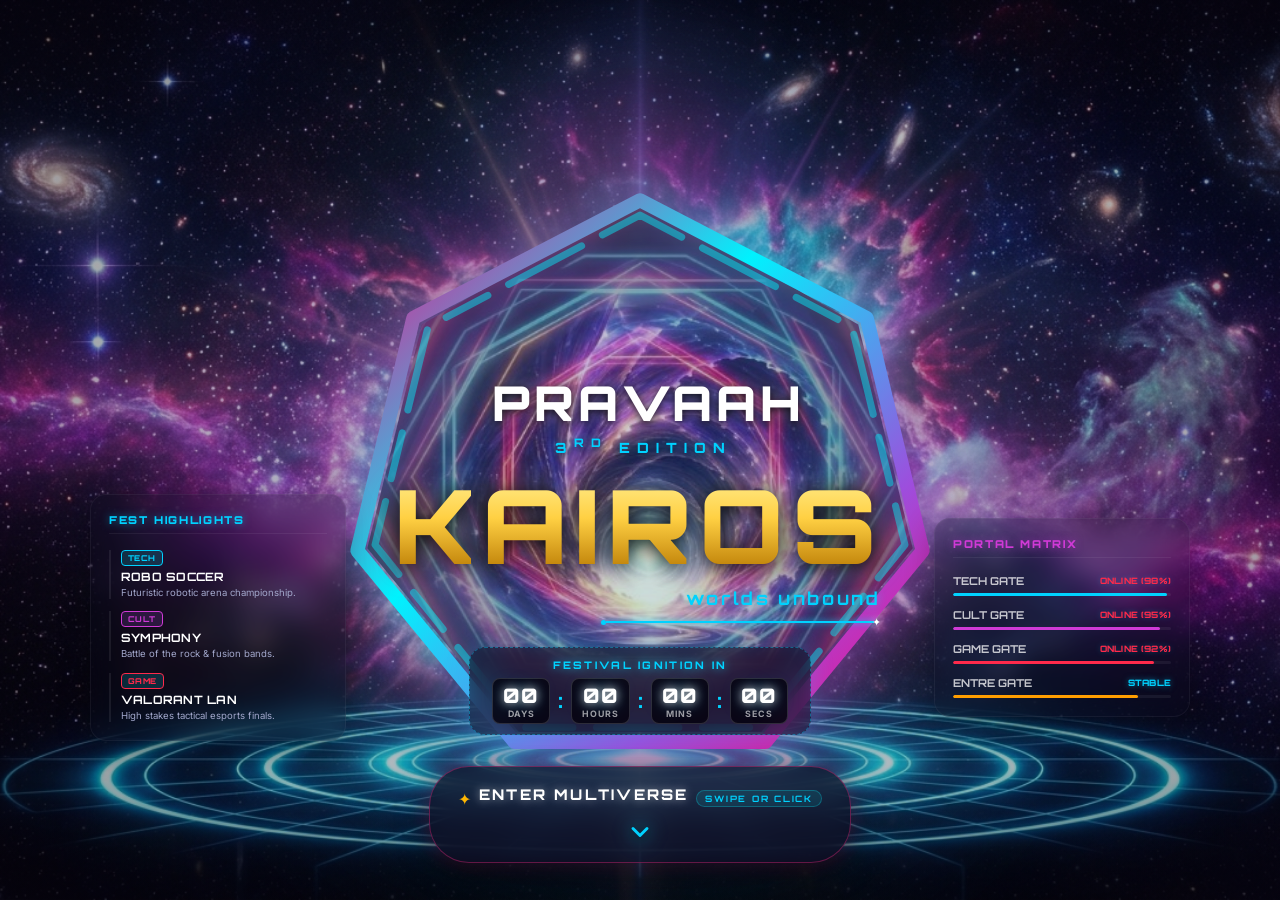
==== commit fab5b127: "c" ====
--- a/index.html
+++ b/index.html
@@ -78,7 +78,29 @@
                 </div>
 
                 <div class="splash-logo-column">
-                    <div class="portal-vortex-bg"></div>
+                    <div class="big-septagon-portal-container">
+                        <svg width="0" height="0" style="position: absolute;">
+                            <defs>
+                                <linearGradient id="septagon-neon-grad" x1="0%" y1="0%" x2="100%" y2="100%">
+                                    <stop offset="0%" stop-color="#ff007f" />
+                                    <stop offset="40%" stop-color="#00f2fe" />
+                                    <stop offset="75%" stop-color="#9d4edd" />
+                                    <stop offset="100%" stop-color="#ff007f" />
+                                </linearGradient>
+                            </defs>
+                        </svg>
+                        <div class="big-septagon-rotator">
+                            <div class="big-septagon-artwork-box">
+                                <img src="vertical_draft1.jpg" alt="Big Septagon Portal Artwork" class="big-septagon-img">
+                                <div class="big-septagon-edge-shadow"></div>
+                            </div>
+                            <svg viewBox="0 0 100 100" class="big-septagon-frame-svg">
+                                <polygon points="50,2.5 88.5,22.5 98,62 71.3,94.5 28.7,94.5 2,62 11.5,22.5" class="big-septagon-border-glow" />
+                                <polygon points="50,2.5 88.5,22.5 98,62 71.3,94.5 28.7,94.5 2,62 11.5,22.5" class="big-septagon-border-main" />
+                                <polygon points="50,5 86,24 95,61 70,92 30,92 5,61 14,24" class="big-septagon-border-inner" />
+                            </svg>
+                        </div>
+                    </div>
                     <div class="logo-container">
                         <div class="logo-pravaah-container">
                             <span class="logo-pravaah spider-title" data-text="PRAVAAH">PRAVAAH</span>
--- a/style.css
+++ b/style.css
@@ -213,19 +213,111 @@
     text-align: center;
 }
 
-.portal-vortex-bg {
+/* ==========================================================================
+   SINGLE BIG ROTATING SEPTAGON PORTAL ARTWORK ENGINE
+   ========================================================================== */
+
+.big-septagon-portal-container {
     position: absolute;
-    width: clamp(260px, 35vw, 420px);
-    height: clamp(260px, 35vw, 420px);
-    border-radius: 50%;
-    background: conic-gradient(from 0deg, rgba(123, 76, 237, 0.12) 0deg, rgba(0, 242, 254, 0.18) 120deg, rgba(189, 94, 255, 0.15) 240deg, rgba(123, 76, 237, 0.12) 360deg);
-    filter: blur(25px);
-    animation: spin 25s linear infinite;
+    top: 22%;
+    left: 50%;
+    width: clamp(360px, 46vw, 600px);
+    height: clamp(360px, 46vw, 600px);
+    transform: translate(-50%, -50%);
+    display: flex;
+    align-items: center;
+    justify-content: center;
     z-index: 1;
     pointer-events: none;
-    top: 35%;
-    left: 50%;
-    transform: translate(-50%, -50%);
+}
+
+.big-septagon-rotator {
+    position: relative;
+    width: 100%;
+    height: 100%;
+    display: flex;
+    align-items: center;
+    justify-content: center;
+    transform-origin: center center;
+}
+
+.big-septagon-artwork-box {
+    position: absolute;
+    width: 95%;
+    height: 95%;
+    clip-path: polygon(50% 0%, 89.01% 22.25%, 98.75% 62.25%, 71.7% 95.05%, 28.3% 95.05%, 1.25% 62.25%, 10.99% 22.25%);
+    display: flex;
+    align-items: center;
+    justify-content: center;
+    overflow: hidden;
+    filter: drop-shadow(0 0 35px rgba(255, 0, 127, 0.45)) drop-shadow(0 0 50px rgba(0, 242, 254, 0.35));
+}
+
+.big-septagon-img {
+    width: 140%;
+    height: 140%;
+    object-fit: cover;
+    object-position: center;
+    filter: brightness(0.85) contrast(1.02) saturate(0.95);
+    animation: rotateInsideImg 25s linear infinite;
+    transform-origin: center center;
+}
+
+.big-septagon-edge-shadow {
+    position: absolute;
+    top: 0;
+    left: 0;
+    width: 100%;
+    height: 100%;
+    pointer-events: none;
+    background: radial-gradient(circle at center, transparent 35%, rgba(5, 5, 20, 0.75) 82%, rgba(0, 0, 0, 0.95) 100%);
+}
+
+.big-septagon-frame-svg {
+    position: absolute;
+    top: 0;
+    left: 0;
+    width: 100%;
+    height: 100%;
+    overflow: visible;
+    pointer-events: none;
+}
+
+.big-septagon-border-glow {
+    fill: none;
+    stroke: url(#septagon-neon-grad);
+    stroke-width: 4.5;
+    stroke-linecap: round;
+    stroke-linejoin: round;
+    opacity: 0.6;
+    filter: blur(4px);
+}
+
+.big-septagon-border-main {
+    fill: none;
+    stroke: url(#septagon-neon-grad);
+    stroke-width: 2.4;
+    stroke-linecap: round;
+    stroke-linejoin: round;
+    filter: drop-shadow(0 0 10px #ff007f) drop-shadow(0 0 20px #00f2fe);
+}
+
+.big-septagon-border-inner {
+    fill: none;
+    stroke: rgba(0, 242, 254, 0.45);
+    stroke-width: 1.2;
+    stroke-linecap: round;
+    stroke-linejoin: round;
+    stroke-dasharray: 8 4 14 4;
+}
+
+@keyframes rotateInsideImg {
+    0% {
+        transform: rotate(0deg);
+    }
+    100% {
+        transform: rotate(360deg);
+    }
 }
 
 .splash-highlights-panel,
@@ -7871,8 +7963,6 @@
     font-size: 1.3rem;
 }
 
-<<<<<<< HEAD
-=======
 .badge-name {
     font-family: 'Orbitron', sans-serif;
     font-size: 0.68rem;
@@ -9400,9 +9490,6 @@
 
 }
 
-/* <<<<<<< HEAD */
-
->>>>>>> 43b8c90539d211ad37c10c9f2a1596fc225a4e33
 /* ==========================================================================
    EVENTS.HTML - INTERACTIVE MULTIVERSE PORTAL NETWORK & SPHERE STYLES
    ========================================================================== */
@@ -10502,18 +10589,9 @@
 
 @media (max-width: 1024px) {
     .accom-workspace-grid {
-<<<<<<< HEAD
         grid-template-columns: 1fr;
     }
 }
-
-=======
-    grid-template-columns: 1fr;
-    }
-}
-
-/* <<<<<<< HEAD======= */
->>>>>>> 43b8c90539d211ad37c10c9f2a1596fc225a4e33
 @media (max-width: 768px) {
 
     .residence-options-grid,
@@ -11300,10 +11378,6 @@
     }
 }
 
-
-<<<<<<< HEAD
-=======
-
 /* ==========================================================
    PROFILE PAGE - LAYOUT / NAVBAR / FOOTER FIX
    ========================================================== */
@@ -11802,4 +11876,3 @@
     }
 
 }
->>>>>>> 43b8c90539d211ad37c10c9f2a1596fc225a4e33
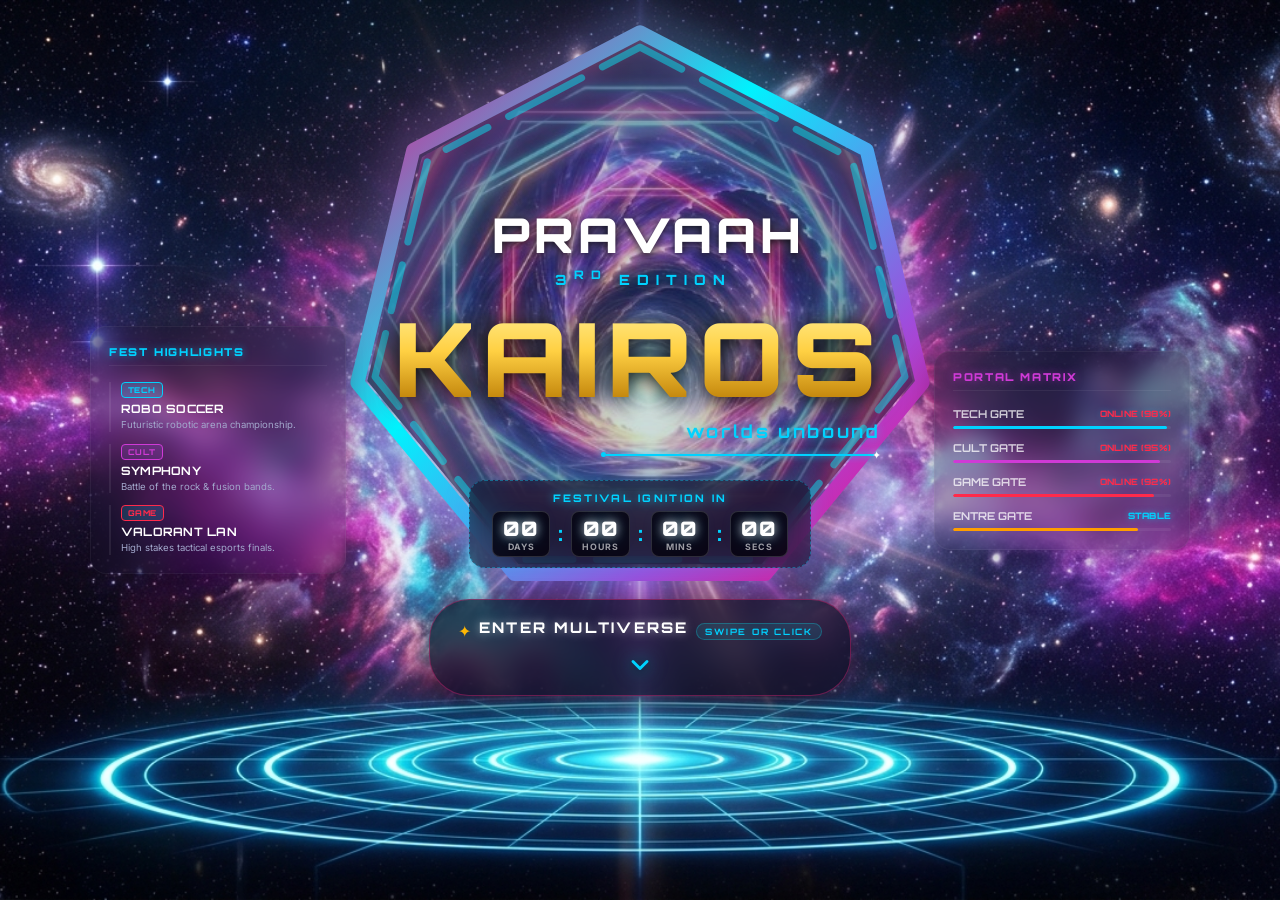
==== commit 131f2db5: "a" ====
--- a/index.html
+++ b/index.html
@@ -41,6 +41,143 @@
         <div class="nav-wheel-glow"></div>
     </nav>
 
+    <section id="splash-screen" class="portal-warp-section active-screen">
+        <div class="glow-core"></div>
+        <div class="splash-content">
+
+            <div class="splash-highlights-panel">
+                <h3 class="splash-panel-title title-tech">FEST HIGHLIGHTS</h3>
+                <div class="highlight-item">
+                    <span class="hl-badge badge-tech">TECH</span>
+                    <div class="hl-name">ROBO SOCCER</div>
+                    <div class="hl-desc">Futuristic robotic arena championship.</div>
+                </div>
+                <div class="highlight-item">
+                    <span class="hl-badge badge-cult">CULT</span>
+                    <div class="hl-name">SYMPHONY</div>
+                    <div class="hl-desc">Battle of the rock & fusion bands.</div>
+                </div>
+                <div class="highlight-item">
+                    <span class="hl-badge badge-game">GAME</span>
+                    <div class="hl-name">VALORANT LAN</div>
+                    <div class="hl-desc">High stakes tactical esports finals.</div>
+                </div>
+            </div>
+
+            <div class="splash-logo-column">
+                <div class="big-septagon-portal-container">
+                    <svg width="0" height="0" style="position: absolute;">
+                        <defs>
+                            <linearGradient id="septagon-neon-grad" x1="0%" y1="0%" x2="100%" y2="100%">
+                                <stop offset="0%" stop-color="#ff007f" />
+                                <stop offset="40%" stop-color="#00f2fe" />
+                                <stop offset="75%" stop-color="#9d4edd" />
+                                <stop offset="100%" stop-color="#ff007f" />
+                            </linearGradient>
+                        </defs>
+                    </svg>
+                    <div class="big-septagon-rotator">
+                        <div class="big-septagon-artwork-box">
+                            <img src="vertical_draft1.jpg" alt="Big Septagon Portal Artwork" class="big-septagon-img">
+                            <div class="big-septagon-edge-shadow"></div>
+                        </div>
+                        <svg viewBox="0 0 100 100" class="big-septagon-frame-svg">
+                            <polygon points="50,2.5 88.5,22.5 98,62 71.3,94.5 28.7,94.5 2,62 11.5,22.5" class="big-septagon-border-glow" />
+                            <polygon points="50,2.5 88.5,22.5 98,62 71.3,94.5 28.7,94.5 2,62 11.5,22.5" class="big-septagon-border-main" />
+                            <polygon points="50,5 86,24 95,61 70,92 30,92 5,61 14,24" class="big-septagon-border-inner" />
+                        </svg>
+                    </div>
+                </div>
+                <div class="logo-container">
+                    <div class="logo-pravaah-container">
+                        <span class="logo-pravaah spider-title" data-text="PRAVAAH">PRAVAAH</span>
+                        <span class="logo-edition-tag">3<sup>rd</sup> EDITION</span>
+                    </div>
+                    <h1 class="logo-title spider-title" data-text="KAIROS">KAIROS</h1>
+                    <div class="logo-subtitle-container">
+                        <div class="logo-subtitle">worlds unbound</div>
+                        <div class="subtitle-line">
+                            <span class="line-dot"></span>
+                            <span class="line-bar"></span>
+                            <span class="line-sparkle">✦</span>
+                        </div>
+                    </div>
+                </div>
+
+                <!-- High-Tech Multiverse Live Countdown Timer -->
+                <div class="multiverse-countdown-container" id="multiverse-countdown">
+                    <div class="countdown-label">FESTIVAL IGNITION IN</div>
+                    <div class="countdown-units">
+                        <div class="countdown-card">
+                            <span class="count-val" id="cnt-days">00</span>
+                            <span class="count-lbl">DAYS</span>
+                        </div>
+                        <span class="countdown-sep">:</span>
+                        <div class="countdown-card">
+                            <span class="count-val" id="cnt-hours">00</span>
+                            <span class="count-lbl">HOURS</span>
+                        </div>
+                        <span class="countdown-sep">:</span>
+                        <div class="countdown-card">
+                            <span class="count-val" id="cnt-mins">00</span>
+                            <span class="count-lbl">MINS</span>
+                        </div>
+                        <span class="countdown-sep">:</span>
+                        <div class="countdown-card">
+                            <span class="count-val" id="cnt-secs">00</span>
+                            <span class="count-lbl">SECS</span>
+                        </div>
+                    </div>
+                </div>
+
+                <div class="home-swipe-prompt" id="portal-entry-trigger" role="button" tabindex="0" title="Click or Swipe to Enter Multiverse Portal">
+                    <div class="home-enter-btn-glow"></div>
+                    <div class="home-enter-btn-content">
+                        <span class="home-enter-icon">✦</span>
+                        <span class="home-swipe-text">ENTER MULTIVERSE</span>
+                        <span class="home-enter-tag">SWIPE OR CLICK</span>
+                    </div>
+                    <div class="arrow-down-glowing home-swipe-arrow">
+                        <svg width="24" height="24" viewBox="0 0 24 24" fill="none" stroke="currentColor" stroke-width="2.5" stroke-linecap="round" stroke-linejoin="round"><path d="m6 9 6 6 6-6"/></svg>
+                    </div>
+                </div>
+            </div>
+
+            <div class="splash-status-panel">
+                <h3 class="splash-panel-title title-cult">PORTAL MATRIX</h3>
+                <div class="status-row">
+                    <div class="status-meta">
+                        <span class="status-name">TECH GATE</span>
+                        <span class="status-stat status-online">ONLINE (98%)</span>
+                    </div>
+                    <div class="status-bar"><div class="status-bar-fill fill-tech" style="width: 98%;"></div></div>
+                </div>
+                <div class="status-row">
+                    <div class="status-meta">
+                        <span class="status-name">CULT GATE</span>
+                        <span class="status-stat status-online">ONLINE (95%)</span>
+                    </div>
+                    <div class="status-bar"><div class="status-bar-fill fill-cult" style="width: 95%;"></div></div>
+                </div>
+                <div class="status-row">
+                    <div class="status-meta">
+                        <span class="status-name">GAME GATE</span>
+                        <span class="status-stat status-online">ONLINE (92%)</span>
+                    </div>
+                    <div class="status-bar"><div class="status-bar-fill fill-game" style="width: 92%;"></div></div>
+                </div>
+                <div class="status-row">
+                    <div class="status-meta">
+                        <span class="status-name">ENTRE GATE</span>
+                        <span class="status-stat status-stable">STABLE</span>
+                    </div>
+                    <div class="status-bar"><div class="status-bar-fill fill-ent" style="width: 85%;"></div></div>
+                </div>
+            </div>
+
+        </div>
+    </section>
+
     <section id="loader-screen" class="hidden portal-warp-section">
         <video id="portal-video" class="portal-video-element" playsinline preload="auto" muted>
             <source src="portal.mp4" type="video/mp4">
@@ -53,143 +190,6 @@
     </section>
 
     <main id="main-scroll-container">
-
-        <section id="splash-screen" class="snap-page active-screen">
-            <div class="glow-core"></div>
-            <div class="splash-content">
-
-                <div class="splash-highlights-panel">
-                    <h3 class="splash-panel-title title-tech">FEST HIGHLIGHTS</h3>
-                    <div class="highlight-item">
-                        <span class="hl-badge badge-tech">TECH</span>
-                        <div class="hl-name">ROBO SOCCER</div>
-                        <div class="hl-desc">Futuristic robotic arena championship.</div>
-                    </div>
-                    <div class="highlight-item">
-                        <span class="hl-badge badge-cult">CULT</span>
-                        <div class="hl-name">SYMPHONY</div>
-                        <div class="hl-desc">Battle of the rock & fusion bands.</div>
-                    </div>
-                    <div class="highlight-item">
-                        <span class="hl-badge badge-game">GAME</span>
-                        <div class="hl-name">VALORANT LAN</div>
-                        <div class="hl-desc">High stakes tactical esports finals.</div>
-                    </div>
-                </div>
-
-                <div class="splash-logo-column">
-                    <div class="big-septagon-portal-container">
-                        <svg width="0" height="0" style="position: absolute;">
-                            <defs>
-                                <linearGradient id="septagon-neon-grad" x1="0%" y1="0%" x2="100%" y2="100%">
-                                    <stop offset="0%" stop-color="#ff007f" />
-                                    <stop offset="40%" stop-color="#00f2fe" />
-                                    <stop offset="75%" stop-color="#9d4edd" />
-                                    <stop offset="100%" stop-color="#ff007f" />
-                                </linearGradient>
-                            </defs>
-                        </svg>
-                        <div class="big-septagon-rotator">
-                            <div class="big-septagon-artwork-box">
-                                <img src="vertical_draft1.jpg" alt="Big Septagon Portal Artwork" class="big-septagon-img">
-                                <div class="big-septagon-edge-shadow"></div>
-                            </div>
-                            <svg viewBox="0 0 100 100" class="big-septagon-frame-svg">
-                                <polygon points="50,2.5 88.5,22.5 98,62 71.3,94.5 28.7,94.5 2,62 11.5,22.5" class="big-septagon-border-glow" />
-                                <polygon points="50,2.5 88.5,22.5 98,62 71.3,94.5 28.7,94.5 2,62 11.5,22.5" class="big-septagon-border-main" />
-                                <polygon points="50,5 86,24 95,61 70,92 30,92 5,61 14,24" class="big-septagon-border-inner" />
-                            </svg>
-                        </div>
-                    </div>
-                    <div class="logo-container">
-                        <div class="logo-pravaah-container">
-                            <span class="logo-pravaah spider-title" data-text="PRAVAAH">PRAVAAH</span>
-                            <span class="logo-edition-tag">3<sup>rd</sup> EDITION</span>
-                        </div>
-                        <h1 class="logo-title spider-title" data-text="KAIROS">KAIROS</h1>
-                        <div class="logo-subtitle-container">
-                            <div class="logo-subtitle">worlds unbound</div>
-                            <div class="subtitle-line">
-                                <span class="line-dot"></span>
-                                <span class="line-bar"></span>
-                                <span class="line-sparkle">✦</span>
-                            </div>
-                        </div>
-                    </div>
-
-                    <!-- High-Tech Multiverse Live Countdown Timer -->
-                    <div class="multiverse-countdown-container" id="multiverse-countdown">
-                        <div class="countdown-label">FESTIVAL IGNITION IN</div>
-                        <div class="countdown-units">
-                            <div class="countdown-card">
-                                <span class="count-val" id="cnt-days">00</span>
-                                <span class="count-lbl">DAYS</span>
-                            </div>
-                            <span class="countdown-sep">:</span>
-                            <div class="countdown-card">
-                                <span class="count-val" id="cnt-hours">00</span>
-                                <span class="count-lbl">HOURS</span>
-                            </div>
-                            <span class="countdown-sep">:</span>
-                            <div class="countdown-card">
-                                <span class="count-val" id="cnt-mins">00</span>
-                                <span class="count-lbl">MINS</span>
-                            </div>
-                            <span class="countdown-sep">:</span>
-                            <div class="countdown-card">
-                                <span class="count-val" id="cnt-secs">00</span>
-                                <span class="count-lbl">SECS</span>
-                            </div>
-                        </div>
-                    </div>
-
-                    <div class="home-swipe-prompt" id="portal-entry-trigger" role="button" tabindex="0" title="Click or Swipe to Enter Multiverse Portal">
-                        <div class="home-enter-btn-glow"></div>
-                        <div class="home-enter-btn-content">
-                            <span class="home-enter-icon">✦</span>
-                            <span class="home-swipe-text">ENTER MULTIVERSE</span>
-                            <span class="home-enter-tag">SWIPE OR CLICK</span>
-                        </div>
-                        <div class="arrow-down-glowing home-swipe-arrow">
-                            <svg width="24" height="24" viewBox="0 0 24 24" fill="none" stroke="currentColor" stroke-width="2.5" stroke-linecap="round" stroke-linejoin="round"><path d="m6 9 6 6 6-6"/></svg>
-                        </div>
-                    </div>
-                </div>
-
-                <div class="splash-status-panel">
-                    <h3 class="splash-panel-title title-cult">PORTAL MATRIX</h3>
-                    <div class="status-row">
-                        <div class="status-meta">
-                            <span class="status-name">TECH GATE</span>
-                            <span class="status-stat status-online">ONLINE (98%)</span>
-                        </div>
-                        <div class="status-bar"><div class="status-bar-fill fill-tech" style="width: 98%;"></div></div>
-                    </div>
-                    <div class="status-row">
-                        <div class="status-meta">
-                            <span class="status-name">CULT GATE</span>
-                            <span class="status-stat status-online">ONLINE (95%)</span>
-                        </div>
-                        <div class="status-bar"><div class="status-bar-fill fill-cult" style="width: 95%;"></div></div>
-                    </div>
-                    <div class="status-row">
-                        <div class="status-meta">
-                            <span class="status-name">GAME GATE</span>
-                            <span class="status-stat status-online">ONLINE (92%)</span>
-                        </div>
-                        <div class="status-bar"><div class="status-bar-fill fill-game" style="width: 92%;"></div></div>
-                    </div>
-                    <div class="status-row">
-                        <div class="status-meta">
-                            <span class="status-name">ENTRE GATE</span>
-                            <span class="status-stat status-stable">STABLE</span>
-                        </div>
-                        <div class="status-bar"><div class="status-bar-fill fill-ent" style="width: 85%;"></div></div>
-                    </div>
-                </div>
-
-            </div>
-        </section>
 
         <section id="about-page" class="snap-page">
 
@@ -527,154 +527,11 @@
             </div>
 
             <div class="scroll-down-indicator">
-                <p>SCROLL DOWN FOR EVENTS MAP</p>
+                <p>SCROLL DOWN FOR PORTAL GALLERY</p>
                 <div class="arrow-down-glowing">
                     <svg width="18" height="18" viewBox="0 0 24 24" fill="none" stroke="currentColor" stroke-width="2.5" stroke-linecap="round" stroke-linejoin="round"><path d="m6 9 6 6 6-6"/></svg>
                 </div>
             </div>
-        </section>
-
-        <section id="universe-page" class="snap-page featured-events-section">
-
-            <header class="hud-header">
-                <div class="hud-left">
-                    <span class="hud-indicator status-green"></span>
-                    <span class="hud-title">HEADLINER SPOTLIGHT // 3 MAJOR MULTIVERSE EVENTS</span>
-                </div>
-                <div class="hud-right">
-                    <span class="hud-date">OCTOBER 15-18, 2026</span>
-                </div>
-            </header>
-
-            <div class="featured-events-wrapper">
-                <div class="featured-section-header">
-                    <div class="section-tag-badge"><span>✦</span> MULTIVERSE HEADLINERS</div>
-                    <h2 class="universe-page-heading spider-title" data-text="FEATURED EVENTS">FEATURED EVENTS</h2>
-                    <p class="featured-section-sub">Experience the 3 pinnacle championships of Pravaah 2026 with real-time surge tracking.</p>
-                </div>
-
-                <div class="featured-cards-grid">
-                    <!-- Event 1: Robo Soccer (Tech Verse) -->
-                    <div class="featured-event-card card-tech" data-verse="tech">
-                        <div class="f-card-media">
-                            <img src="pravaah_pics_2026/C3182T01.jpg" alt="Robo Soccer Arena" loading="lazy" class="f-card-img">
-                            <div class="f-card-overlay"></div>
-                            <div class="f-card-verse-badge badge-tech">
-                                <span class="verse-dot dot-tech"></span> TECH VERSE
-                            </div>
-                            <div class="f-card-surge-badge surge-tech">
-                                <span class="pulse-beacon beacon-tech"></span>
-                                <span class="surge-text"><strong>148</strong> regs past hour</span>
-                            </div>
-                        </div>
-                        <div class="f-card-body">
-                            <div class="f-card-meta-row">
-                                <span class="f-meta-item"><span class="f-meta-icon">📍</span> Robotics Bay A</span>
-                                <span class="f-meta-item f-prize"><span class="f-meta-icon">🏆</span> ₹75,000 Pool</span>
-                            </div>
-                            <h3 class="f-card-title">ROBO SOCCER</h3>
-                            <p class="f-card-desc">Custom-engineered combat and agility bots battle inside an enclosed electric arena for inter-college supremacy.</p>
-                            <div class="f-card-footer">
-                                <div class="f-stats-bar">
-                                    <div class="f-stats-info">
-                                        <span>Slots filling fast</span>
-                                        <span class="f-percent">88% Filled</span>
-                                    </div>
-                                    <div class="f-bar-track"><div class="f-bar-fill fill-tech" style="width: 88%;"></div></div>
-                                </div>
-                                <div class="f-card-actions">
-                                    <a href="register.html" class="f-btn-primary btn-tech">REGISTER NOW</a>
-                                    <a href="events.html" class="f-btn-secondary">DETAILS</a>
-                                </div>
-                            </div>
-                        </div>
-                    </div>
-
-                    <!-- Event 2: Symphony (Cult Verse) -->
-                    <div class="featured-event-card card-cult featured-spotlight" data-verse="cult">
-                        <div class="spotlight-ribbon"><span>★</span> MAIN HEADLINER</div>
-                        <div class="f-card-media">
-                            <img src="pravaah_pics_2026/C3182T01.jpg" alt="Symphony Battle of Bands" loading="lazy" class="f-card-img">
-                            <div class="f-card-overlay"></div>
-                            <div class="f-card-verse-badge badge-cult">
-                                <span class="verse-dot dot-cult"></span> CULT VERSE
-                            </div>
-                            <div class="f-card-surge-badge surge-cult">
-                                <span class="pulse-beacon beacon-cult"></span>
-                                <span class="surge-text"><strong>284</strong> regs past hour</span>
-                            </div>
-                        </div>
-                        <div class="f-card-body">
-                            <div class="f-card-meta-row">
-                                <span class="f-meta-item"><span class="f-meta-icon">📍</span> Grand Amphitheatre</span>
-                                <span class="f-meta-item f-prize"><span class="f-meta-icon">🏆</span> ₹1,00,000 Pool</span>
-                            </div>
-                            <h3 class="f-card-title">SYMPHONY BANDS</h3>
-                            <p class="f-card-desc">The loudest rock, metal, and fusion showdown in the multiverse. High decibel stages with celebrity industry judges.</p>
-                            <div class="f-card-footer">
-                                <div class="f-stats-bar">
-                                    <div class="f-stats-info">
-                                        <span>Trending #1 in Fest</span>
-                                        <span class="f-percent">94% Filled</span>
-                                    </div>
-                                    <div class="f-bar-track"><div class="f-bar-fill fill-cult" style="width: 94%;"></div></div>
-                                </div>
-                                <div class="f-card-actions">
-                                    <a href="register.html" class="f-btn-primary btn-cult">REGISTER NOW</a>
-                                    <a href="events.html" class="f-btn-secondary">DETAILS</a>
-                                </div>
-                            </div>
-                        </div>
-                    </div>
-
-                    <!-- Event 3: Valorant LAN (Game Verse) -->
-                    <div class="featured-event-card card-game" data-verse="game">
-                        <div class="f-card-media">
-                            <img src="pravaah_pics_2026/C3182T01.jpg" alt="Valorant LAN Finals" loading="lazy" class="f-card-img">
-                            <div class="f-card-overlay"></div>
-                            <div class="f-card-verse-badge badge-game">
-                                <span class="verse-dot dot-game"></span> GAME VERSE
-                            </div>
-                            <div class="f-card-surge-badge surge-game">
-                                <span class="pulse-beacon beacon-game"></span>
-                                <span class="surge-text"><strong>320</strong> regs past hour</span>
-                            </div>
-                        </div>
-                        <div class="f-card-body">
-                            <div class="f-card-meta-row">
-                                <span class="f-meta-item"><span class="f-meta-icon">📍</span> Cyber Matrix Arena</span>
-                                <span class="f-meta-item f-prize"><span class="f-meta-icon">🏆</span> ₹80,000 Pool</span>
-                            </div>
-                            <h3 class="f-card-title">VALORANT LAN</h3>
-                            <p class="f-card-desc">5v5 pro-circuit LAN esports tournament on 240Hz battle stations. Live shoutcasting, clutch plays, and glory.</p>
-                            <div class="f-card-footer">
-                                <div class="f-stats-bar">
-                                    <div class="f-stats-info">
-                                        <span>High demand surge</span>
-                                        <span class="f-percent">91% Filled</span>
-                                    </div>
-                                    <div class="f-bar-track"><div class="f-bar-fill fill-game" style="width: 91%;"></div></div>
-                                </div>
-                                <div class="f-card-actions">
-                                    <a href="register.html" class="f-btn-primary btn-game">REGISTER NOW</a>
-                                    <a href="events.html" class="f-btn-secondary">DETAILS</a>
-                                </div>
-                            </div>
-                        </div>
-                    </div>
-                </div>
-
-                <div class="featured-bottom-bar">
-                    <a href="events.html" class="explore-all-events-btn">
-                        <span>EXPLORE ALL 25+ EVENTS ACROSS 5 VERSES</span>
-                        <svg width="18" height="18" viewBox="0 0 24 24" fill="none" stroke="currentColor" stroke-width="2.5" stroke-linecap="round" stroke-linejoin="round"><path d="M5 12h14M12 5l7 7-7 7"/></svg>
-                    </a>
-                </div>
-            </div>
-
-            <footer class="hud-footer">
-                <p>CLICK REGISTER OR DETAILS TO PARTICIPATE // SCROLL DOWN FOR GALLERY ARCHIVE</p>
-            </footer>
         </section>
 
         <section id="gallery-page" class="snap-page">
--- a/style.css
+++ b/style.css
@@ -615,6 +615,27 @@
 .home-swipe-arrow svg {
     width: 24px;
     height: 24px;
+}
+
+#splash-screen.portal-warp-section {
+    background: url('page1_hero.jpg') center center / cover no-repeat;
+    z-index: 9980;
+    position: fixed;
+    top: 0;
+    left: 0;
+    right: 0;
+    bottom: 0;
+    width: 100vw;
+    height: 100vh;
+    width: 100dvw;
+    height: 100dvh;
+    display: flex;
+    align-items: center;
+    justify-content: center;
+    overflow: hidden;
+    transition: opacity 0.8s cubic-bezier(0.25, 1, 0.5, 1),
+                transform 0.8s cubic-bezier(0.25, 1, 0.5, 1),
+                visibility 0.8s;
 }
 
 #loader-screen.portal-warp-section {
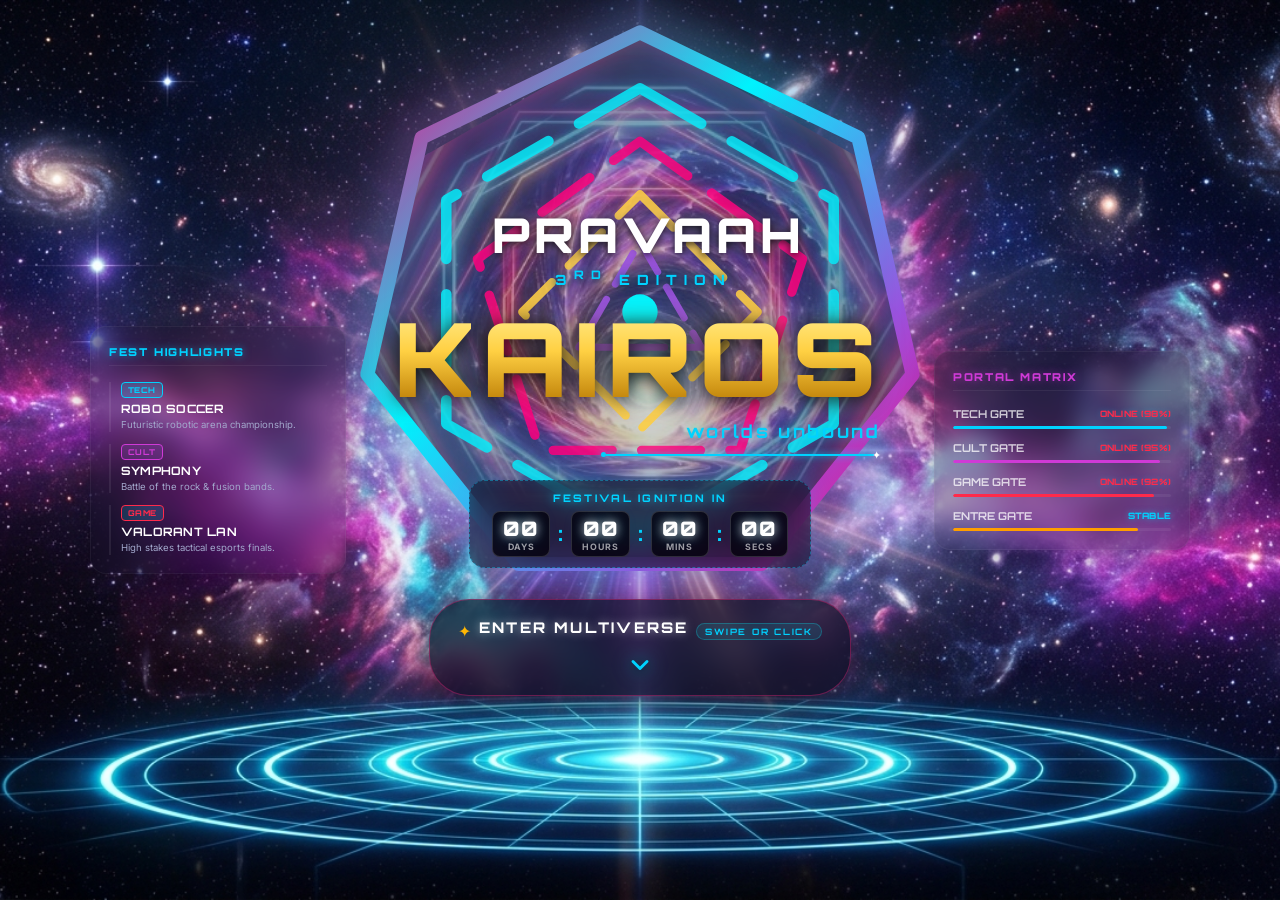
==== commit 2fbddc0a: "aa" ====
--- a/index.html
+++ b/index.html
@@ -82,9 +82,34 @@
                             <div class="big-septagon-edge-shadow"></div>
                         </div>
                         <svg viewBox="0 0 100 100" class="big-septagon-frame-svg">
-                            <polygon points="50,2.5 88.5,22.5 98,62 71.3,94.5 28.7,94.5 2,62 11.5,22.5" class="big-septagon-border-glow" />
-                            <polygon points="50,2.5 88.5,22.5 98,62 71.3,94.5 28.7,94.5 2,62 11.5,22.5" class="big-septagon-border-main" />
-                            <polygon points="50,5 86,24 95,61 70,92 30,92 5,61 14,24" class="big-septagon-border-inner" />
+                            <!-- Outer Layer 1: Septagon (7 sides) -->
+                            <g class="rotate-layer-sync">
+                                <polygon points="50,2.5 87.1,20.4 96.3,60.6 70.6,92.8 29.4,92.8 3.7,60.6 12.9,20.4" class="big-septagon-border-glow" />
+                                <polygon points="50,2.5 87.1,20.4 96.3,60.6 70.6,92.8 29.4,92.8 3.7,60.6 12.9,20.4" class="big-septagon-border-main" />
+                            </g>
+
+                            <!-- Inner Layer 2: Hexagon (6 sides) -->
+                            <g class="rotate-layer-reverse">
+                                <polygon points="50,12 82.9,31 82.9,69 50,88 17.1,69 17.1,31" class="border-hexagon" />
+                            </g>
+
+                            <!-- Inner Layer 3: Pentagon (5 sides) -->
+                            <g class="rotate-layer-sync">
+                                <polygon points="50,21 77.6,41 67.0,73.5 33.0,73.5 22.4,41" class="border-pentagon" />
+                            </g>
+
+                            <!-- Inner Layer 4: Square / Diamond (4 sides) -->
+                            <g class="rotate-layer-reverse">
+                                <polygon points="50,30 70,50 50,70 30,50" class="border-square" />
+                            </g>
+
+                            <!-- Inner Layer 5: Triangle (3 sides) -->
+                            <g class="rotate-layer-sync">
+                                <polygon points="50,38 60.4,56 39.6,56" class="border-triangle" />
+                            </g>
+
+                            <!-- Core Node -->
+                            <circle cx="50" cy="50" r="3" class="border-core-dot" />
                         </svg>
                     </div>
                 </div>
@@ -771,73 +796,43 @@
             <header class="hud-header">
                 <div class="hud-left">
                     <span class="hud-indicator status-green"></span>
-                    <span class="hud-title">PRAVAAH TRANSMISSION // LEADERSHIP & CONNECT</span>
+                    <span class="hud-title">PRAVAAH TRANSMISSION // CONNECT & REGISTER</span>
                 </div>
                 <div class="hud-right">
                     <span class="hud-date">OCTOBER 15-18, 2026</span>
                 </div>
             </header>
 
-            <div class="team-dashboard">
-                <h2 class="team-page-heading spider-title" data-text="CORE LEADERSHIP & TEAM">CORE LEADERSHIP & TEAM</h2>
-
-                <div class="team-section">
-                    <h3 class="about-title-tag">CORE LEADERSHIP // FESTIVAL COORDINATORS</h3>
-                    <div class="team-row">
-
-                        <div class="team-card">
-                            <div class="avatar-logo logo-tech">
-                                <svg width="22" height="22" viewBox="0 0 24 24" fill="none" stroke="currentColor" stroke-width="2" stroke-linecap="round" stroke-linejoin="round"><path d="M19 21v-2a4 4 0 0 0-4-4H9a4 4 0 0 0-4 4v2"/><circle cx="12" cy="7" r="4"/></svg>
-                            </div>
-                            <div class="team-name">K. Joji Kumar</div>
-                            <div class="team-role">CHIEF COORDINATOR</div>
-                            <a href="mailto:coord.pravaah@iitbbs.ac.in" class="team-email-link">Email</a>
-                        </div>
-
-                        <div class="team-card">
-                            <div class="avatar-logo logo-cult">
-                                <svg width="22" height="22" viewBox="0 0 24 24" fill="none" stroke="currentColor" stroke-width="2" stroke-linecap="round" stroke-linejoin="round"><polygon points="12 2 15.09 8.26 22 9.27 17 14.14 18.18 21.02 12 17.77 5.82 21.02 7 14.14 2 9.27 8.91 8.26 12 2"/></svg>
-                            </div>
-                            <div class="team-name">Baman & Renuka</div>
-                            <div class="team-role">EVENTS COORDINATORS</div>
-                            <a href="mailto:events.pravaah@iitbbs.ac.in" class="team-email-link">Email</a>
-                        </div>
-
-                        <div class="team-card">
-                            <div class="avatar-logo logo-ent">
-                                <svg width="22" height="22" viewBox="0 0 24 24" fill="none" stroke="currentColor" stroke-width="2" stroke-linecap="round" stroke-linejoin="round"><line x1="12" y1="1" x2="12" y2="23"/><path d="M17 5H9.5a3.5 3.5 0 0 0 0 7h5a3.5 3.5 0 0 1 0 7H6"/></svg>
-                            </div>
-                            <div class="team-name">Varshitha & Dhanush</div>
-                            <div class="team-role">SPONSORSHIP LEADS</div>
-                            <a href="mailto:marketing.pravaah@iitbbs.ac.in" class="team-email-link">Email</a>
-                        </div>
-
-                        <div class="team-card">
-                            <div class="avatar-logo logo-social">
-                                <svg width="22" height="22" viewBox="0 0 24 24" fill="none" stroke="currentColor" stroke-width="2" stroke-linecap="round" stroke-linejoin="round"><circle cx="12" cy="12" r="10"/><line x1="2" y1="12" x2="22" y2="12"/><path d="M12 2a15.3 15.3 0 0 1 4 10 15.3 15.3 0 0 1-4 10 15.3 15.3 0 0 1-4-10 15.3 15.3 0 0 1 4-10z"/></svg>
-                            </div>
-                            <div class="team-name">Parmeshwar & Abhinav</div>
-                            <div class="team-role">WEB & MEDIA LEADS</div>
-                            <a href="mailto:coord.pravaah@iitbbs.ac.in" class="team-email-link">Email</a>
-                        </div>
-                    </div>
-                </div>
-            </div>
-
-            <footer class="pravaah-full-footer">
-                <div class="footer-columns-grid">
-                    <div class="footer-col footer-brand">
-                        <span class="footer-logo-title">PRAVAAH 2026</span>
-                        <p class="footer-tagline">The Annual Cultural & Technopreneurship Fest of IIT Bhubaneswar.</p>
-                        <a href="https://docs.google.com/forms/d/e/1FAIpQLScJp86gL9E-Pravaah2026MockForm/viewform" target="_blank" class="footer-register-btn">
-                            <span>REGISTER NOW</span>
-                            <span>✦</span>
-                        </a>
-                    </div>
-
-                    <div class="footer-col">
+            <div class="last-page-hero-container">
+                <span class="hero-brand-title spider-title" data-text="PRAVAAH 2026">PRAVAAH 2026</span>
+                <p class="hero-tagline">The Annual Cultural & Technopreneurship Fest of IIT Bhubaneswar</p>
+
+                <a href="https://docs.google.com/forms/d/e/1FAIpQLScJp86gL9E-Pravaah2026MockForm/viewform" target="_blank" class="hero-register-btn">
+                    <span>REGISTER NOW</span>
+                    <span class="register-sparkle">✦</span>
+                </a>
+
+                <div class="hero-social-block">
+                    <a href="https://www.instagram.com/iitbbs.pravaah/?hl=en" target="_blank" class="hero-social-btn btn-insta" aria-label="Instagram" rel="noopener">
+                        <svg width="18" height="18" viewBox="0 0 24 24" fill="none" stroke="currentColor" stroke-width="2.2" stroke-linecap="round" stroke-linejoin="round"><rect width="20" height="20" x="2" y="2" rx="5" ry="5"/><path d="M16 11.37A4 4 0 1 1 12.63 8 4 4 0 0 1 16 11.37z"/><line x1="17.5" x2="17.51" y1="6.5" y2="6.5"/></svg>
+                        <span>INSTAGRAM</span>
+                    </a>
+                    <a href="https://www.linkedin.com/company/pravaah-iit-bhubaneswar/posts/?feedView=all" target="_blank" class="hero-social-btn btn-linkedin" aria-label="LinkedIn" rel="noopener">
+                        <svg width="18" height="18" viewBox="0 0 24 24" fill="none" stroke="currentColor" stroke-width="2.2" stroke-linecap="round" stroke-linejoin="round"><path d="M16 8a6 6 0 0 1 6 6v7h-4v-7a2 2 0 0 0-2-2 2 2 0 0 0-2 2v7h-4v-7a6 6 0 0 1 6-6z"></path><rect x="2" y="9" width="4" height="12"></rect><circle cx="4" cy="4" r="2"></circle></svg>
+                        <span>LINKEDIN</span>
+                    </a>
+                    <a href="https://youtube.com/@pravaahiitbbs?si=9zFAqSFCleCCECZ_" target="_blank" class="hero-social-btn btn-youtube" aria-label="YouTube" rel="noopener">
+                        <svg width="18" height="18" viewBox="0 0 24 24" fill="none" stroke="currentColor" stroke-width="2.2" stroke-linecap="round" stroke-linejoin="round"><path d="M22.54 6.42a2.78 2.78 0 0 0-1.95-1.96C18.88 4 12 4 12 4s-6.88 0-8.59.46a2.78 2.78 0 0 0-1.95 1.96A29 29 0 0 0 1 11.75a29 29 0 0 0 .46 5.33A2.78 2.78 0 0 0 3.41 19c1.71.46 8.59.46 8.59.46s6.88 0 8.59-.46a2.78 2.78 0 0 0 1.95-1.96 29 29 0 0 0 .46-5.33 29 29 0 0 0-.46-5.33z"/><polygon points="9.75 15.02 15.5 11.75 9.75 8.48 9.75 15.02"/></svg>
+                        <span>YOUTUBE</span>
+                    </a>
+                </div>
+            </div>
+
+            <footer class="pravaah-full-footer footer-centered">
+                <div class="footer-columns-grid grid-centered">
+                    <div class="footer-col col-centered">
                         <h4 class="footer-heading">EXPLORE</h4>
-                        <ul class="footer-links-list">
+                        <ul class="footer-links-list list-centered">
                             <li><a href="events.html">Events Directory</a></li>
                             <li><a href="register.html">Registration & Passes</a></li>
                             <li><a href="accommodation.html">Accommodation</a></li>
@@ -847,32 +842,17 @@
                         </ul>
                     </div>
 
-                    <div class="footer-col">
+                    <div class="footer-col col-centered">
                         <h4 class="footer-heading">REACH OUT</h4>
-                        <ul class="footer-links-list">
+                        <ul class="footer-links-list list-centered">
                             <li><a href="mailto:coord.pravaah@iitbbs.ac.in">coord.pravaah@iitbbs.ac.in</a></li>
                             <li><a href="mailto:events.pravaah@iitbbs.ac.in">events.pravaah@iitbbs.ac.in</a></li>
                             <li><a href="https://www.iitbbs.ac.in/" target="_blank">IIT Bhubaneswar, Argul, Odisha 752050</a></li>
                         </ul>
                     </div>
-
-                    <div class="footer-col">
-                        <h4 class="footer-heading">CONNECT</h4>
-                        <div class="footer-social-icons">
-                            <a href="https://www.instagram.com/iitbbs.pravaah/?hl=en" target="_blank" class="footer-social-btn" aria-label="Instagram" rel="noopener">
-                                <svg width="15" height="15" viewBox="0 0 24 24" fill="none" stroke="currentColor" stroke-width="2.2" stroke-linecap="round" stroke-linejoin="round"><rect width="20" height="20" x="2" y="2" rx="5" ry="5"/><path d="M16 11.37A4 4 0 1 1 12.63 8 4 4 0 0 1 16 11.37z"/><line x1="17.5" x2="17.51" y1="6.5" y2="6.5"/></svg>
-                            </a>
-                            <a href="https://www.linkedin.com/company/pravaah-iit-bhubaneswar/posts/?feedView=all" target="_blank" class="footer-social-btn" aria-label="LinkedIn" rel="noopener">
-                                <svg width="15" height="15" viewBox="0 0 24 24" fill="none" stroke="currentColor" stroke-width="2.2" stroke-linecap="round" stroke-linejoin="round"><path d="M16 8a6 6 0 0 1 6 6v7h-4v-7a2 2 0 0 0-2-2 2 2 0 0 0-2 2v7h-4v-7a6 6 0 0 1 6-6z"></path><rect x="2" y="9" width="4" height="12"></rect><circle cx="4" cy="4" r="2"></circle></svg>
-                            </a>
-                            <a href="https://youtube.com/@pravaahiitbbs?si=9zFAqSFCleCCECZ_" target="_blank" class="footer-social-btn" aria-label="YouTube" rel="noopener">
-                                <svg width="15" height="15" viewBox="0 0 24 24" fill="none" stroke="currentColor" stroke-width="2.2" stroke-linecap="round" stroke-linejoin="round"><path d="M22.54 6.42a2.78 2.78 0 0 0-1.95-1.96C18.88 4 12 4 12 4s-6.88 0-8.59.46a2.78 2.78 0 0 0-1.95 1.96A29 29 0 0 0 1 11.75a29 29 0 0 0 .46 5.33A2.78 2.78 0 0 0 3.41 19c1.71.46 8.59.46 8.59.46s6.88 0 8.59-.46a2.78 2.78 0 0 0 1.95-1.96 29 29 0 0 0 .46-5.33 29 29 0 0 0-.46-5.33z"/><polygon points="9.75 15.02 15.5 11.75 9.75 8.48 9.75 15.02"/></svg>
-                            </a>
-                        </div>
-                    </div>
-                </div>
-
-                <div class="footer-bottom-bar">
+                </div>
+
+                <div class="footer-bottom-bar bar-centered">
                     <span>@PRAVAAH'26 IIT BHUBANESWAR</span>
                     <span>MADE WITH 💜 BY WEB TEAM</span>
                 </div>
--- a/style.css
+++ b/style.css
@@ -152,23 +152,23 @@
 }
 
 #about-page {
-    background: url('page2_about.jpg') center center / cover no-repeat;
+    background: url('home_portal_bg.jpg') center center / cover no-repeat fixed;
 }
 
 #calendar-page {
-    background: url('page3_calendar.jpg') center center / cover no-repeat;
+    background: url('home_portal_bg.jpg') center center / cover no-repeat fixed;
 }
 
 #universe-page {
-    background: url('page4_featured.jpg') center center / cover no-repeat;
+    background: url('home_portal_bg.jpg') center center / cover no-repeat fixed;
 }
 
 #gallery-page {
-    background: url('page5_gallery.jpg') center center / cover no-repeat;
+    background: url('home_portal_bg.jpg') center center / cover no-repeat fixed;
 }
 
 #team-page {
-    background: url('page6_team.jpg') center center / cover no-repeat;
+    background: url('home_portal_bg.jpg') center center / cover no-repeat fixed;
 }
 
 .glow-core {
@@ -302,21 +302,95 @@
     filter: drop-shadow(0 0 10px #ff007f) drop-shadow(0 0 20px #00f2fe);
 }
 
-.big-septagon-border-inner {
+.rotate-layer-sync {
+    transform-origin: 50px 50px;
+    animation: rotateInsideImg 25s linear infinite;
+}
+
+.rotate-layer-reverse {
+    transform-origin: 50px 50px;
+    animation: rotateInsideImgReverse 25s linear infinite;
+}
+
+.border-hexagon {
     fill: none;
-    stroke: rgba(0, 242, 254, 0.45);
+    stroke: #00f2fe;
+    stroke-width: 1.8;
+    stroke-linecap: round;
+    stroke-linejoin: round;
+    stroke-dasharray: 12 6;
+    filter: drop-shadow(0 0 8px #00f2fe);
+    opacity: 0.85;
+}
+
+.border-pentagon {
+    fill: none;
+    stroke: #ff007f;
+    stroke-width: 1.6;
+    stroke-linecap: round;
+    stroke-linejoin: round;
+    stroke-dasharray: 10 5;
+    filter: drop-shadow(0 0 8px #ff007f);
+    opacity: 0.85;
+}
+
+.border-square {
+    fill: none;
+    stroke: #ffd043;
+    stroke-width: 1.4;
+    stroke-linecap: round;
+    stroke-linejoin: round;
+    stroke-dasharray: 8 4;
+    filter: drop-shadow(0 0 6px #ffd043);
+    opacity: 0.9;
+}
+
+.border-triangle {
+    fill: none;
+    stroke: #9d4edd;
     stroke-width: 1.2;
     stroke-linecap: round;
     stroke-linejoin: round;
-    stroke-dasharray: 8 4 14 4;
+    stroke-dasharray: 6 3;
+    filter: drop-shadow(0 0 6px #9d4edd);
+    opacity: 0.95;
+}
+
+.border-core-dot {
+    fill: #00f2fe;
+    filter: drop-shadow(0 0 10px #00f2fe) drop-shadow(0 0 20px #ff007f);
+    animation: corePulse 2s ease-in-out infinite alternate;
 }
 
 @keyframes rotateInsideImg {
     0% {
         transform: rotate(0deg);
     }
+
     100% {
         transform: rotate(360deg);
+    }
+}
+
+@keyframes rotateInsideImgReverse {
+    0% {
+        transform: rotate(0deg);
+    }
+
+    100% {
+        transform: rotate(-360deg);
+    }
+}
+
+@keyframes corePulse {
+    0% {
+        r: 2px;
+        opacity: 0.6;
+    }
+
+    100% {
+        r: 4px;
+        opacity: 1;
     }
 }
 
@@ -793,6 +867,10 @@
     scroll-snap-type: y mandatory;
 }
 
+body.portal-entered #main-scroll-container {
+    background: url('home_portal_bg.jpg') center center / cover no-repeat fixed !important;
+}
+
 #main-scroll-container::-webkit-scrollbar {
     display: none;
 }
@@ -816,7 +894,7 @@
     background-size: cover !important;
     background-position: center center !important;
     background-repeat: no-repeat !important;
-    background-attachment: scroll;
+    background-attachment: fixed !important;
 }
 
 .snap-page::after {
@@ -827,12 +905,12 @@
     width: 100%;
     height: 100%;
     background: radial-gradient(circle at center, rgba(6, 3, 14, 0.12) 0%, rgba(6, 3, 14, 0.38) 85%, rgba(6, 3, 14, 0.6) 100%),
-                linear-gradient(to bottom, rgba(6, 3, 14, 0.35) 0%, transparent 12%, transparent 88%, rgba(6, 3, 14, 0.35) 100%);
+        linear-gradient(to bottom, rgba(6, 3, 14, 0.35) 0%, transparent 12%, transparent 88%, rgba(6, 3, 14, 0.35) 100%);
     pointer-events: none;
     z-index: 2;
 }
 
-.snap-page > * {
+.snap-page>* {
     position: relative;
     z-index: 5;
 }
@@ -842,23 +920,23 @@
 }
 
 #about-page.snap-page {
-    background-image: url('page2_about.jpg') !important;
+    background-image: url('home_portal_bg.jpg') !important;
 }
 
 #calendar-page.snap-page {
-    background-image: url('page3_calendar.jpg') !important;
+    background-image: url('home_portal_bg.jpg') !important;
 }
 
 #universe-page.snap-page {
-    background-image: url('page4_featured.jpg') !important;
+    background-image: url('home_portal_bg.jpg') !important;
 }
 
 #gallery-page.snap-page {
-    background-image: url('page5_gallery.jpg') !important;
+    background-image: url('home_portal_bg.jpg') !important;
 }
 
 #team-page.snap-page {
-    background-image: url('page6_team.jpg') !important;
+    background-image: url('home_portal_bg.jpg') !important;
 }
 
 .hud-header {
@@ -3076,26 +3154,145 @@
     box-sizing: border-box;
 }
 
-.team-dashboard {
-    width: 92%;
-    max-width: 1040px;
-    margin: auto auto 15px auto;
-    display: flex;
-    flex-direction: column;
+.last-page-hero-container {
+    display: flex;
+    flex-direction: column;
+    align-items: center;
+    justify-content: center;
+    gap: 20px;
+    margin: auto auto 30px auto;
+    text-align: center;
+    z-index: 20;
+    padding: 0 20px;
+}
+
+.hero-brand-title {
+    font-family: 'Orbitron', sans-serif;
+    font-size: clamp(2rem, 4.5vw, 3.2rem);
+    font-weight: 900;
+    letter-spacing: 0.2em;
+    color: #ffffff;
+    text-transform: uppercase;
+    text-shadow: 0 0 15px rgba(0, 242, 254, 0.6), 0 0 35px rgba(255, 0, 127, 0.4);
+}
+
+.hero-tagline {
+    font-family: 'Inter', sans-serif;
+    font-size: clamp(0.9rem, 1.5vw, 1.15rem);
+    color: rgba(255, 255, 255, 0.85);
+    max-width: 600px;
+    margin-top: -8px;
+    letter-spacing: 0.05em;
+}
+
+.hero-register-btn {
+    display: inline-flex;
+    align-items: center;
+    justify-content: center;
+    gap: 10px;
+    background: linear-gradient(135deg, #ff007f, #00f2fe);
+    color: #ffffff;
+    font-family: 'Orbitron', sans-serif;
+    font-size: 1.05rem;
+    font-weight: 900;
+    letter-spacing: 0.15em;
+    padding: 14px 36px;
+    border-radius: 40px;
+    text-decoration: none;
+    box-shadow: 0 0 25px rgba(0, 242, 254, 0.5), 0 0 40px rgba(255, 0, 127, 0.4);
+    transition: transform 0.3s ease, box-shadow 0.3s ease;
+    margin-top: 6px;
+}
+
+.hero-register-btn:hover {
+    transform: translateY(-3px) scale(1.04);
+    box-shadow: 0 0 35px rgba(0, 242, 254, 0.8), 0 0 60px rgba(255, 0, 127, 0.7);
+    color: #ffffff;
+}
+
+.hero-social-block {
+    display: flex;
+    align-items: center;
+    justify-content: center;
     gap: 16px;
-    z-index: 20;
-}
-
-.team-page-heading {
-    font-family: 'Orbitron', sans-serif;
-    font-size: 1.6rem;
-    font-weight: 900;
-    letter-spacing: 0.18em;
+    flex-wrap: wrap;
+    margin-top: 10px;
+}
+
+.hero-social-btn {
+    display: flex;
+    align-items: center;
+    gap: 8px;
+    padding: 10px 22px;
+    border-radius: 30px;
+    background: rgba(255, 255, 255, 0.06);
+    border: 1px solid rgba(255, 255, 255, 0.15);
+    color: #ffffff;
+    font-family: 'Orbitron', sans-serif;
+    font-size: 0.78rem;
+    font-weight: 700;
+    letter-spacing: 0.1em;
+    text-decoration: none;
+    backdrop-filter: blur(10px);
+    transition: all 0.3s ease;
+}
+
+.hero-social-btn.btn-insta:hover {
+    background: linear-gradient(135deg, #f09433, #e6683c, #dc2743, #cc2366, #bc1888);
+    border-color: #e6683c;
+    box-shadow: 0 0 20px rgba(220, 39, 67, 0.6);
+    transform: translateY(-3px);
     color: #fff;
-    text-transform: uppercase;
+}
+
+.hero-social-btn.btn-linkedin:hover {
+    background: #0077b5;
+    border-color: #0077b5;
+    box-shadow: 0 0 20px rgba(0, 119, 181, 0.6);
+    transform: translateY(-3px);
+    color: #fff;
+}
+
+.hero-social-btn.btn-youtube:hover {
+    background: #ff0000;
+    border-color: #ff0000;
+    box-shadow: 0 0 20px rgba(255, 0, 0, 0.6);
+    transform: translateY(-3px);
+    color: #fff;
+}
+
+/* Centered Footer Layout */
+.pravaah-full-footer.footer-centered {
     text-align: center;
-    margin-bottom: 2px;
-    text-shadow: 0 0 10px rgba(255, 255, 255, 0.25), 0 0 25px var(--tech-glow);
+}
+
+.footer-columns-grid.grid-centered {
+    display: flex;
+    justify-content: center;
+    align-items: flex-start;
+    gap: 80px;
+    flex-wrap: wrap;
+}
+
+.footer-col.col-centered {
+    align-items: center;
+    text-align: center;
+}
+
+.footer-links-list.list-centered {
+    align-items: center;
+    text-align: center;
+}
+
+.footer-links-list.list-centered a:hover {
+    padding-left: 0;
+    color: #00f2fe;
+}
+
+.footer-bottom-bar.bar-centered {
+    justify-content: center;
+    gap: 30px;
+    text-align: center;
 }
 
 /* Full Footer Stuck to Bottom */
@@ -10613,6 +10810,7 @@
         grid-template-columns: 1fr;
     }
 }
+
 @media (max-width: 768px) {
 
     .residence-options-grid,
@@ -11368,8 +11566,14 @@
 }
 
 @keyframes pulseColon {
-    0% { opacity: 0.3; }
-    100% { opacity: 1; text-shadow: 0 0 10px #00d2ff; }
+    0% {
+        opacity: 0.3;
+    }
+
+    100% {
+        opacity: 1;
+        text-shadow: 0 0 10px #00d2ff;
+    }
 }
 
 @media (max-width: 900px) {
@@ -11379,6 +11583,7 @@
         height: 44px;
         top: 10px;
     }
+
     .nav-wheel-track {
         overflow-x: auto;
         white-space: nowrap;
@@ -11386,14 +11591,17 @@
         -ms-overflow-style: none;
         padding: 0 4px;
     }
+
     .nav-wheel-track::-webkit-scrollbar {
         display: none;
     }
+
     .nav-item {
         font-size: 0.62rem;
         padding: 4px 10px;
         flex-shrink: 0;
     }
+
     .nav-divider {
         flex-shrink: 0;
     }
@@ -11475,88 +11683,603 @@
 }
 
 /* ==========================================================
-   EVENTS - ROTATING NETWORK VIEWPORT FIX
+   EVENTS PAGE - FINAL OVERRIDE
    ========================================================== */
+
+/* ----------------------------------------------------------
+   NETWORK VIEWPORT
+   ---------------------------------------------------------- */
 
 .events-page-body .standalone-network-viewport {
     width: 100%;
     max-width: 1280px;
-
-    /*
-       Give the rotating network enough vertical room.
-    */
-    height: 760px;
-    min-height: 760px;
-
+    height: 720px;
+    min-height: 720px;
     position: relative;
-
+    overflow: hidden;
     display: flex;
     align-items: center;
     justify-content: center;
-
-    overflow: hidden;
-}
-
-
-/*
-   The JS now calculates the orbit from the smaller
-   width/height dimension, so the entire network fits.
-*/
+}
+
+
+/* ----------------------------------------------------------
+   NETWORK CONTAINER
+   ---------------------------------------------------------- */
 
 .events-page-body .portal-network-container {
     width: 100%;
     height: 100%;
-
     position: relative;
-
     display: flex;
     align-items: center;
     justify-content: center;
 }
 
 
-/*
-   Keep the rotating coordinate system centered.
-*/
+/* ----------------------------------------------------------
+   ROTATING WRAPPER
+   ---------------------------------------------------------- */
 
 .events-page-body .portal-orbit-wrapper {
     position: absolute;
-
-    top: 0;
-    left: 0;
-
+    inset: 0;
     width: 100%;
     height: 100%;
-
     transform-origin: center center;
-
     pointer-events: none;
 }
 
-
-/*
-   Event labels/nodes should never be accidentally clipped
-   by their own element.
-*/
-
-.events-page-body .branch-event-node {
-    max-width: 260px;
-}
-
-.events-page-body .event-node-label {
+.events-page-body .portal-orbit-wrapper>* {
+    pointer-events: auto;
+}
+
+
+/* ----------------------------------------------------------
+   THREE VERSE SPHERES
+   ---------------------------------------------------------- */
+
+.events-page-body .portal-node {
+    position: absolute;
+
+    width: 90px !important;
+    height: 90px !important;
+
+    border-radius: 50%;
+
+    z-index: 30;
+    cursor: pointer;
+
+    display: flex;
+    align-items: center;
+    justify-content: center;
+}
+
+
+/* Keep the three labels under their spheres */
+
+.events-page-body .portal-label {
+    position: absolute;
+    left: 50%;
+    bottom: -27px;
+
+    transform: translateX(-50%);
+
     white-space: nowrap;
-}
-
-
-/* ==========================================================
-   EVENTS - RESPONSIVE HEIGHT
-   ========================================================== */
+    z-index: 50;
+}
+
+
+/* Selected sphere */
+
+.events-page-body .portal-node.active-portal {
+    transform:
+        translate(-50%, -50%) scale(1.08) !important;
+}
+
+
+/* Non-selected spheres */
+
+.events-page-body .portal-node.portal-dimmed {
+    opacity: 0.3 !important;
+}
+
+
+/* ----------------------------------------------------------
+   CORE PROMPT
+   ---------------------------------------------------------- */
+
+.events-page-body .core-deploy-prompt {
+    pointer-events: auto !important;
+    cursor: pointer;
+
+    top: calc(50% + 155px) !important;
+    left: 50% !important;
+
+    transform: translateX(-50%) !important;
+
+    z-index: 60 !important;
+}
+
+
+/* ----------------------------------------------------------
+   EVENT LIST SCREEN
+   ---------------------------------------------------------- */
+
+.events-page-body .verse-event-list-view {
+    width: 100%;
+    max-width: 1280px;
+
+    height: 720px;
+    min-height: 720px;
+
+    display: none;
+    flex-direction: column;
+
+    padding: 28px 32px;
+
+    background:
+        radial-gradient(circle at center,
+            rgba(10, 16, 38, 0.88),
+            rgba(4, 6, 18, 0.97));
+
+    border:
+        1.5px solid rgba(0, 210, 255, 0.25);
+
+    border-radius: 24px;
+
+    box-shadow:
+        0 20px 60px rgba(0, 0, 0, 0.7),
+        inset 0 0 60px rgba(0, 210, 255, 0.05);
+
+    overflow: hidden;
+}
+
+
+/* Network disappears when event list opens */
+
+.events-page-body .events-portal-hero.event-list-open .portal-network-container {
+    display: none !important;
+}
+
+.events-page-body .events-portal-hero.event-list-open .verse-event-list-view {
+    display: flex !important;
+}
+
+.events-page-body .events-portal-hero.event-list-open .portal-hud-tip {
+    display: none !important;
+}
+
+
+/* Event list appears */
+
+.events-page-body .events-portal-hero.event-list-open .verse-event-list-view {
+    display: flex !important;
+}
+
+
+/* Hide bottom instruction */
+
+.events-page-body .events-portal-hero.event-list-open .portal-hud-tip {
+    display: none !important;
+}
+
+
+/* ----------------------------------------------------------
+   EVENT LIST HEADER
+   ---------------------------------------------------------- */
+
+.events-page-body .verse-event-list-header {
+    display: grid;
+
+    grid-template-columns:
+        auto minmax(0, 1fr) auto;
+
+    align-items: center;
+
+    gap: 22px;
+
+    padding-bottom: 18px;
+
+    border-bottom:
+        1px solid rgba(255, 255, 255, 0.08);
+}
+
+
+/* Back button */
+
+.events-page-body .verse-list-back-btn {
+    background:
+        rgba(0, 210, 255, 0.08);
+
+    border:
+        1px solid rgba(0, 210, 255, 0.3);
+
+    color:
+        var(--tech-color);
+
+    padding:
+        9px 14px;
+
+    border-radius:
+        9px;
+
+    font-family:
+        'Orbitron', sans-serif;
+
+    font-size:
+        0.62rem;
+
+    font-weight:
+        800;
+
+    cursor:
+        pointer;
+
+    transition:
+        var(--transition-smooth);
+}
+
+.events-page-body .verse-list-back-btn:hover {
+    background:
+        var(--tech-color);
+
+    color:
+        #000;
+
+    box-shadow:
+        0 0 18px var(--tech-glow);
+}
+
+
+/* Heading */
+
+.events-page-body .verse-list-heading {
+    min-width: 0;
+}
+
+.events-page-body .verse-list-badge {
+    display: inline-block;
+
+    font-family:
+        'Orbitron', sans-serif;
+
+    font-size:
+        0.58rem;
+
+    font-weight:
+        800;
+
+    letter-spacing:
+        0.12em;
+
+    color:
+        var(--event-color, var(--tech-color));
+
+    border:
+        1px solid var(--event-color, var(--tech-color));
+
+    padding:
+        4px 9px;
+
+    border-radius:
+        7px;
+
+    margin-bottom:
+        7px;
+}
+
+.events-page-body .verse-list-heading h2 {
+    margin:
+        0;
+
+    font-family:
+        'Orbitron', sans-serif;
+
+    font-size:
+        1.5rem;
+
+    font-weight:
+        900;
+
+    letter-spacing:
+        0.1em;
+
+    color:
+        #fff;
+}
+
+.events-page-body .verse-list-heading p {
+    margin:
+        5px 0 0;
+
+    color:
+        var(--text-muted);
+
+    font-size:
+        0.78rem;
+}
+
+
+/* Event count */
+
+.events-page-body .verse-list-count {
+    font-family:
+        'Orbitron', sans-serif;
+
+    font-size:
+        0.62rem;
+
+    font-weight:
+        800;
+
+    color:
+        #ffd043;
+
+    border:
+        1px solid rgba(255, 208, 67, 0.3);
+
+    background:
+        rgba(255, 208, 67, 0.08);
+
+    padding:
+        5px 11px;
+
+    border-radius:
+        20px;
+
+    white-space:
+        nowrap;
+}
+
+
+/* ----------------------------------------------------------
+   EVENT CARDS
+   ---------------------------------------------------------- */
+
+.events-page-body .verse-event-list {
+    flex:
+        1;
+
+    min-height:
+        0;
+
+    margin-top:
+        18px;
+
+    display:
+        flex;
+
+    flex-direction:
+        column;
+
+    gap:
+        10px;
+
+    overflow-y:
+        auto;
+
+    padding-right:
+        5px;
+}
+
+.events-page-body .verse-event-card {
+    width:
+        100%;
+
+    display:
+        grid;
+
+    grid-template-columns:
+        48px minmax(0, 1fr) auto 20px;
+
+    align-items:
+        center;
+
+    gap:
+        14px;
+
+    padding:
+        14px 16px;
+
+    background:
+        rgba(10, 10, 25, 0.58);
+
+    border:
+        1px solid rgba(255, 255, 255, 0.09);
+
+    border-left:
+        3px solid var(--event-color);
+
+    border-radius:
+        12px;
+
+    color:
+        #fff;
+
+    text-align:
+        left;
+
+    cursor:
+        pointer;
+
+    transition:
+        var(--transition-smooth);
+}
+
+.events-page-body .verse-event-card:hover {
+    background:
+        rgba(18, 22, 42, 0.9);
+
+    border-color:
+        var(--event-color);
+
+    transform:
+        translateX(4px);
+}
+
+.events-page-body .verse-event-icon {
+    width:
+        42px;
+
+    height:
+        42px;
+
+    display:
+        flex;
+
+    align-items:
+        center;
+
+    justify-content:
+        center;
+
+    border-radius:
+        10px;
+
+    background:
+        rgba(255, 255, 255, 0.04);
+
+    border:
+        1px solid rgba(255, 255, 255, 0.1);
+
+    font-size:
+        1.25rem;
+}
+
+.events-page-body .verse-event-main {
+    min-width:
+        0;
+
+    display:
+        flex;
+
+    flex-direction:
+        column;
+
+    gap:
+        5px;
+}
+
+.events-page-body .verse-event-name {
+    font-family:
+        'Orbitron', sans-serif;
+
+    font-size:
+        0.78rem;
+
+    font-weight:
+        800;
+
+    color:
+        #fff;
+}
+
+.events-page-body .verse-event-meta {
+    display:
+        flex;
+
+    flex-wrap:
+        wrap;
+
+    gap:
+        12px;
+
+    color:
+        var(--text-muted);
+
+    font-size:
+        0.67rem;
+}
+
+.events-page-body .verse-event-prize {
+    font-family:
+        'Orbitron', sans-serif;
+
+    font-size:
+        0.68rem;
+
+    font-weight:
+        800;
+
+    color:
+        #ffd043;
+
+    white-space:
+        nowrap;
+}
+
+.events-page-body .verse-event-arrow {
+    color:
+        var(--event-color);
+
+    font-size:
+        1.1rem;
+}
+
+
+/* ----------------------------------------------------------
+   RESPONSIVE
+   ---------------------------------------------------------- */
 
 @media (max-width: 900px) {
 
     .events-page-body .standalone-network-viewport {
-        height: 650px;
-        min-height: 650px;
+        height: 620px;
+        min-height: 620px;
+    }
+
+    .events-page-body .portal-node {
+        width: 78px !important;
+        height: 78px !important;
+    }
+
+    .events-page-body .verse-event-list-view {
+        height: 620px;
+        min-height: 620px;
+        padding: 22px 20px;
+    }
+
+    .events-page-body .verse-event-list-header {
+        grid-template-columns:
+            1fr auto;
+
+        gap:
+            14px;
+    }
+
+    .events-page-body .verse-list-heading {
+        grid-column:
+            1 / -1;
+
+        grid-row:
+            1;
+    }
+
+    .events-page-body .verse-list-back-btn {
+        grid-column:
+            1;
+
+        grid-row:
+            2;
+    }
+
+    .events-page-body .verse-list-count {
+        grid-column:
+            2;
+
+        grid-row:
+            2;
+    }
+
+    .events-page-body .verse-event-card {
+        grid-template-columns:
+            44px minmax(0, 1fr) 18px;
+    }
+
+    .events-page-body .verse-event-prize {
+        display:
+            none;
     }
 
 }
@@ -11569,331 +12292,51 @@
         min-height: 560px;
     }
 
-}
-
-/* ==========================================================
-   EVENTS PAGE - FINAL CLEAN FIX
-   ========================================================== */
-
-
-/* ----------------------------------------------------------
-   NETWORK VIEWPORT
-   ---------------------------------------------------------- */
-
-.events-page-body .standalone-network-viewport {
-    width: 100%;
-    max-width: 1280px;
-
-    height: 720px;
-    min-height: 720px;
-
-    position: relative;
-
-    overflow: hidden;
-
-    display: flex;
-    align-items: center;
-    justify-content: center;
-}
-
-
-/* ----------------------------------------------------------
-   NETWORK CONTAINER
-   ---------------------------------------------------------- */
-
-.events-page-body .portal-network-container {
-    width: 100%;
-    height: 100%;
-
-    position: relative;
-
-    display: flex;
-    align-items: center;
-    justify-content: center;
-}
-
-
-/* ----------------------------------------------------------
-   ROTATING WRAPPER
-   ---------------------------------------------------------- */
-
-.events-page-body .portal-orbit-wrapper {
-    position: absolute;
-
-    inset: 0;
-
-    width: 100%;
-    height: 100%;
-
-    transform-origin: center center;
-
-    pointer-events: none;
-}
-
-.events-page-body .portal-orbit-wrapper>* {
-    pointer-events: auto;
-}
-
-
-/* ----------------------------------------------------------
-   VERSE SPHERES
-   ---------------------------------------------------------- */
-
-.events-page-body .portal-node {
-    position: absolute;
-
-    width: clamp(80px, 12vw, 130px);
-    height: clamp(80px, 12vw, 130px);
-
-    border-radius: 50%;
-
-    z-index: 30;
-
-    cursor: pointer;
-
-    display: flex;
-    align-items: center;
-    justify-content: center;
-}
-
-
-/* Keep verse text attached below its sphere */
-
-.events-page-body .portal-label {
-    position: absolute;
-
-    left: 50%;
-    bottom: -30px;
-
-    transform: translateX(-50%);
-
-    white-space: nowrap;
-
-    z-index: 50;
-}
-
-
-/* ----------------------------------------------------------
-   EVENT BRANCH NODES
-   ---------------------------------------------------------- */
-
-/*
-   IMPORTANT:
-   These are small circles.
-   The text is a separate label.
-*/
-
-.events-page-body .branch-event-node {
-    position: absolute;
-
-    width: 26px !important;
-    height: 26px !important;
-
-    min-width: 26px;
-    min-height: 26px;
-
-    padding: 0 !important;
-
-    border-radius: 50% !important;
-
-    background: rgba(12, 12, 28, 0.95);
-
-    border: 2px solid currentColor;
-
-    display: flex;
-    align-items: center;
-    justify-content: center;
-
-    z-index: 35;
-
-    opacity: 0;
-
-    pointer-events: none;
-
-    transform:
-        translate(-50%, -50%) scale(0);
-
-    transition:
-        opacity 0.5s cubic-bezier(0.16, 1, 0.3, 1),
-        transform 0.5s cubic-bezier(0.16, 1, 0.3, 1);
-}
-
-
-/* Active event node */
-
-.events-page-body .branch-event-node.node-active,
-.events-page-body .branch-event-node.event-active {
-    opacity: 1 !important;
-
-    pointer-events: auto !important;
-
-    transform:
-        translate(-50%, -50%) scale(1) !important;
-}
-
-
-/* ----------------------------------------------------------
-   EVENT NODE CONTENT
-   ---------------------------------------------------------- */
-
-.events-page-body .event-upright-wrapper {
-    width: 100% !important;
-    height: 100% !important;
-
-    display: flex !important;
-
-    align-items: center;
-    justify-content: center;
-
-    position: relative;
-}
-
-
-/* Small glowing dot inside node */
-
-.events-page-body .node-dot {
-    width: 7px !important;
-    height: 7px !important;
-
-    min-width: 7px;
-    min-height: 7px;
-
-    border-radius: 50%;
-
-    background: currentColor;
-
-    box-shadow:
-        0 0 8px currentColor;
-}
-
-
-/* ----------------------------------------------------------
-   EVENT LABEL
-   ---------------------------------------------------------- */
-
-/*
-   Label sits ABOVE the circular event node.
-   Because it is inside event-upright-wrapper,
-   the JS counter-rotation keeps it upright.
-*/
-
-.events-page-body .event-node-label {
-    position: absolute !important;
-
-    left: 50% !important;
-
-    bottom: 30px !important;
-
-    top: auto !important;
-
-    transform:
-        translateX(-50%) !important;
-
-    padding: 5px 9px !important;
-
-    margin: 0 !important;
-
-    width: max-content;
-
-    max-width: 220px;
-
-    white-space: nowrap;
-
-    background: rgba(5, 5, 12, 0.92) !important;
-
-    border: 1px solid rgba(255, 255, 255, 0.12) !important;
-
-    border-radius: 6px;
-
-    box-shadow:
-        0 2px 10px rgba(0, 0, 0, 0.5);
-
-    color: #fff;
-
-    font-family: 'Inter', sans-serif;
-
-    font-size: 0.68rem;
-
-    font-weight: 700;
-
-    line-height: 1.2;
-
-    opacity: 0.95;
-}
-
-
-/* Hover */
-
-.events-page-body .branch-event-node:hover {
-    box-shadow:
-        0 0 20px currentColor !important;
-}
-
-
-/* ----------------------------------------------------------
-   CENTRAL CORE PROMPT
-   ---------------------------------------------------------- */
-.events-page-body .core-deploy-prompt {
-    top: calc(50% + 155px) !important;
-    left: 50% !important;
-    transform: translateX(-50%) !important;
-
-    display: flex !important;
-    align-items: center !important;
-    justify-content: center !important;
-
-    gap: 8px;
-
-    white-space: nowrap;
-
-    z-index: 60 !important;
-}
-
-.events-page-body .core-deploy-prompt .prompt-text {
-    line-height: 1.5 !important;
-    text-align: center !important;
-    white-space: nowrap;
-}
-
-/* ----------------------------------------------------------
-   RESPONSIVE
-   ---------------------------------------------------------- */
-
-@media (max-width: 900px) {
-
-    .events-page-body .standalone-network-viewport {
-        height: 620px;
-        min-height: 620px;
-    }
-
-    .events-page-body .event-node-label {
-        font-size: 0.6rem;
-    }
-
-}
-
-
-@media (max-width: 600px) {
-
-    .events-page-body .standalone-network-viewport {
+    .events-page-body .portal-node {
+        width: 72px !important;
+        height: 72px !important;
+    }
+
+    .events-page-body .verse-event-list-view {
         height: 560px;
         min-height: 560px;
-    }
-
-    .events-page-body .portal-label {
-        bottom: -25px;
-    }
-
-    .events-page-body .branch-event-node {
-        width: 22px !important;
-        height: 22px !important;
-        min-width: 22px;
-        min-height: 22px;
-    }
-
-    .events-page-body .event-node-label {
-        font-size: 0.55rem;
-        bottom: 25px !important;
-    }
-
-}
+        padding: 18px 14px;
+    }
+
+    .events-page-body .verse-list-heading h2 {
+        font-size:
+            1.15rem;
+    }
+
+    .events-page-body .verse-list-heading p {
+        font-size:
+            0.68rem;
+    }
+
+    .events-page-body .verse-event-name {
+        font-size:
+            0.7rem;
+    }
+
+    .events-page-body .verse-event-meta {
+        flex-direction:
+            column;
+
+        gap:
+            3px;
+    }
+
+}
+
+/* ==========================================================
+   EVENTS - SMALLER CENTRAL CORE ON MOBILE
+   ========================================================== */
+
+@media (max-width: 600px) {
+    .events-page-body .events-portal-hero.network-undeployed .pravaah-core-btn {
+        width: 135px !important;
+        height: 135px !important;
+        min-width: 135px !important;
+        min-height: 135px !important;
+    }
+}
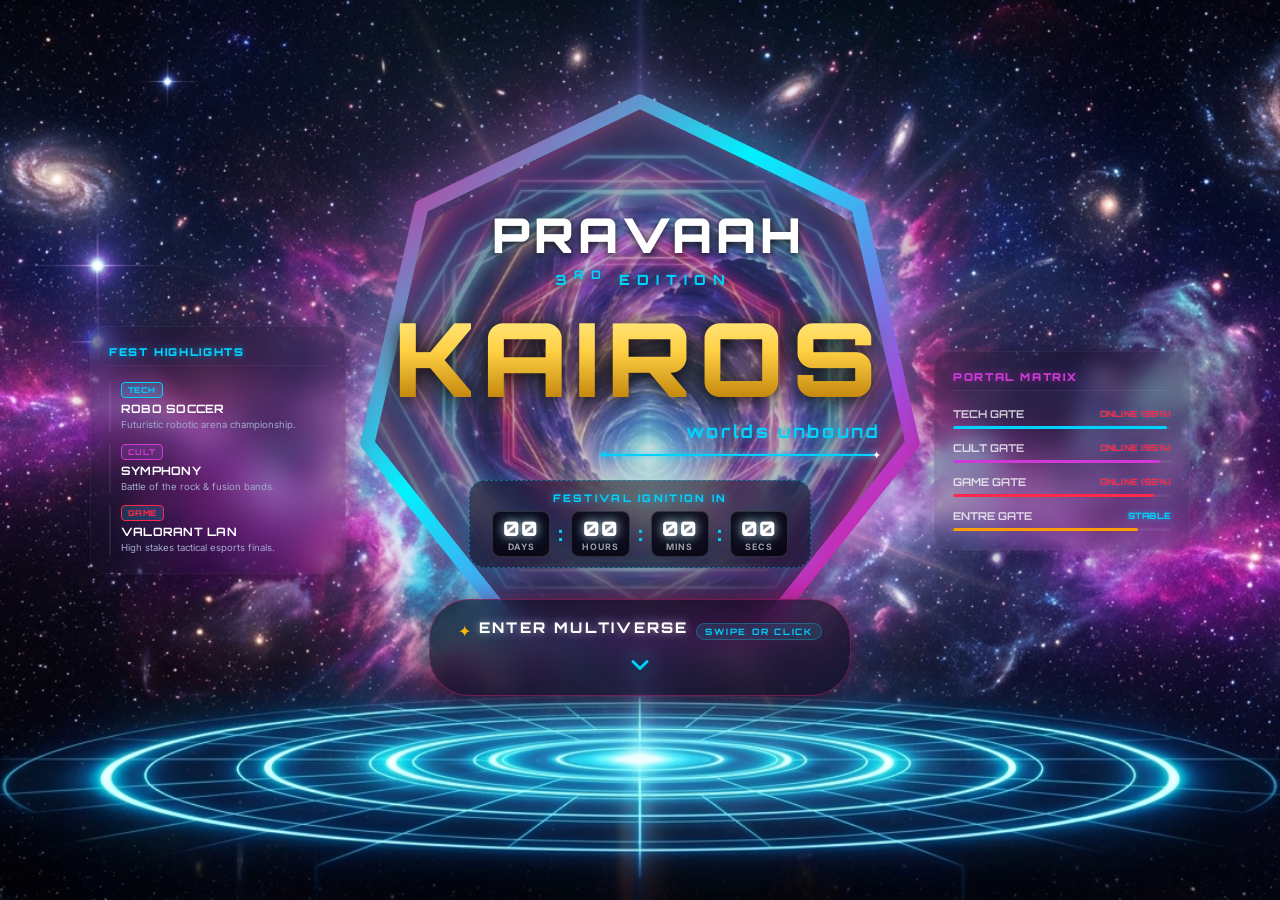
==== commit 5cecfca3: "aa" ====
--- a/index.html
+++ b/index.html
@@ -82,34 +82,8 @@
                             <div class="big-septagon-edge-shadow"></div>
                         </div>
                         <svg viewBox="0 0 100 100" class="big-septagon-frame-svg">
-                            <!-- Outer Layer 1: Septagon (7 sides) -->
-                            <g class="rotate-layer-sync">
-                                <polygon points="50,2.5 87.1,20.4 96.3,60.6 70.6,92.8 29.4,92.8 3.7,60.6 12.9,20.4" class="big-septagon-border-glow" />
-                                <polygon points="50,2.5 87.1,20.4 96.3,60.6 70.6,92.8 29.4,92.8 3.7,60.6 12.9,20.4" class="big-septagon-border-main" />
-                            </g>
-
-                            <!-- Inner Layer 2: Hexagon (6 sides) -->
-                            <g class="rotate-layer-reverse">
-                                <polygon points="50,12 82.9,31 82.9,69 50,88 17.1,69 17.1,31" class="border-hexagon" />
-                            </g>
-
-                            <!-- Inner Layer 3: Pentagon (5 sides) -->
-                            <g class="rotate-layer-sync">
-                                <polygon points="50,21 77.6,41 67.0,73.5 33.0,73.5 22.4,41" class="border-pentagon" />
-                            </g>
-
-                            <!-- Inner Layer 4: Square / Diamond (4 sides) -->
-                            <g class="rotate-layer-reverse">
-                                <polygon points="50,30 70,50 50,70 30,50" class="border-square" />
-                            </g>
-
-                            <!-- Inner Layer 5: Triangle (3 sides) -->
-                            <g class="rotate-layer-sync">
-                                <polygon points="50,38 60.4,56 39.6,56" class="border-triangle" />
-                            </g>
-
-                            <!-- Core Node -->
-                            <circle cx="50" cy="50" r="3" class="border-core-dot" />
+                            <polygon points="50,2.5 87.1,20.4 96.3,60.6 70.6,92.8 29.4,92.8 3.7,60.6 12.9,20.4" class="big-septagon-border-glow" />
+                            <polygon points="50,2.5 87.1,20.4 96.3,60.6 70.6,92.8 29.4,92.8 3.7,60.6 12.9,20.4" class="big-septagon-border-main" />
                         </svg>
                     </div>
                 </div>
--- a/style.css
+++ b/style.css
@@ -219,7 +219,7 @@
 
 .big-septagon-portal-container {
     position: absolute;
-    top: 22%;
+    top: 36%;
     left: 50%;
     width: clamp(360px, 46vw, 600px);
     height: clamp(360px, 46vw, 600px);
